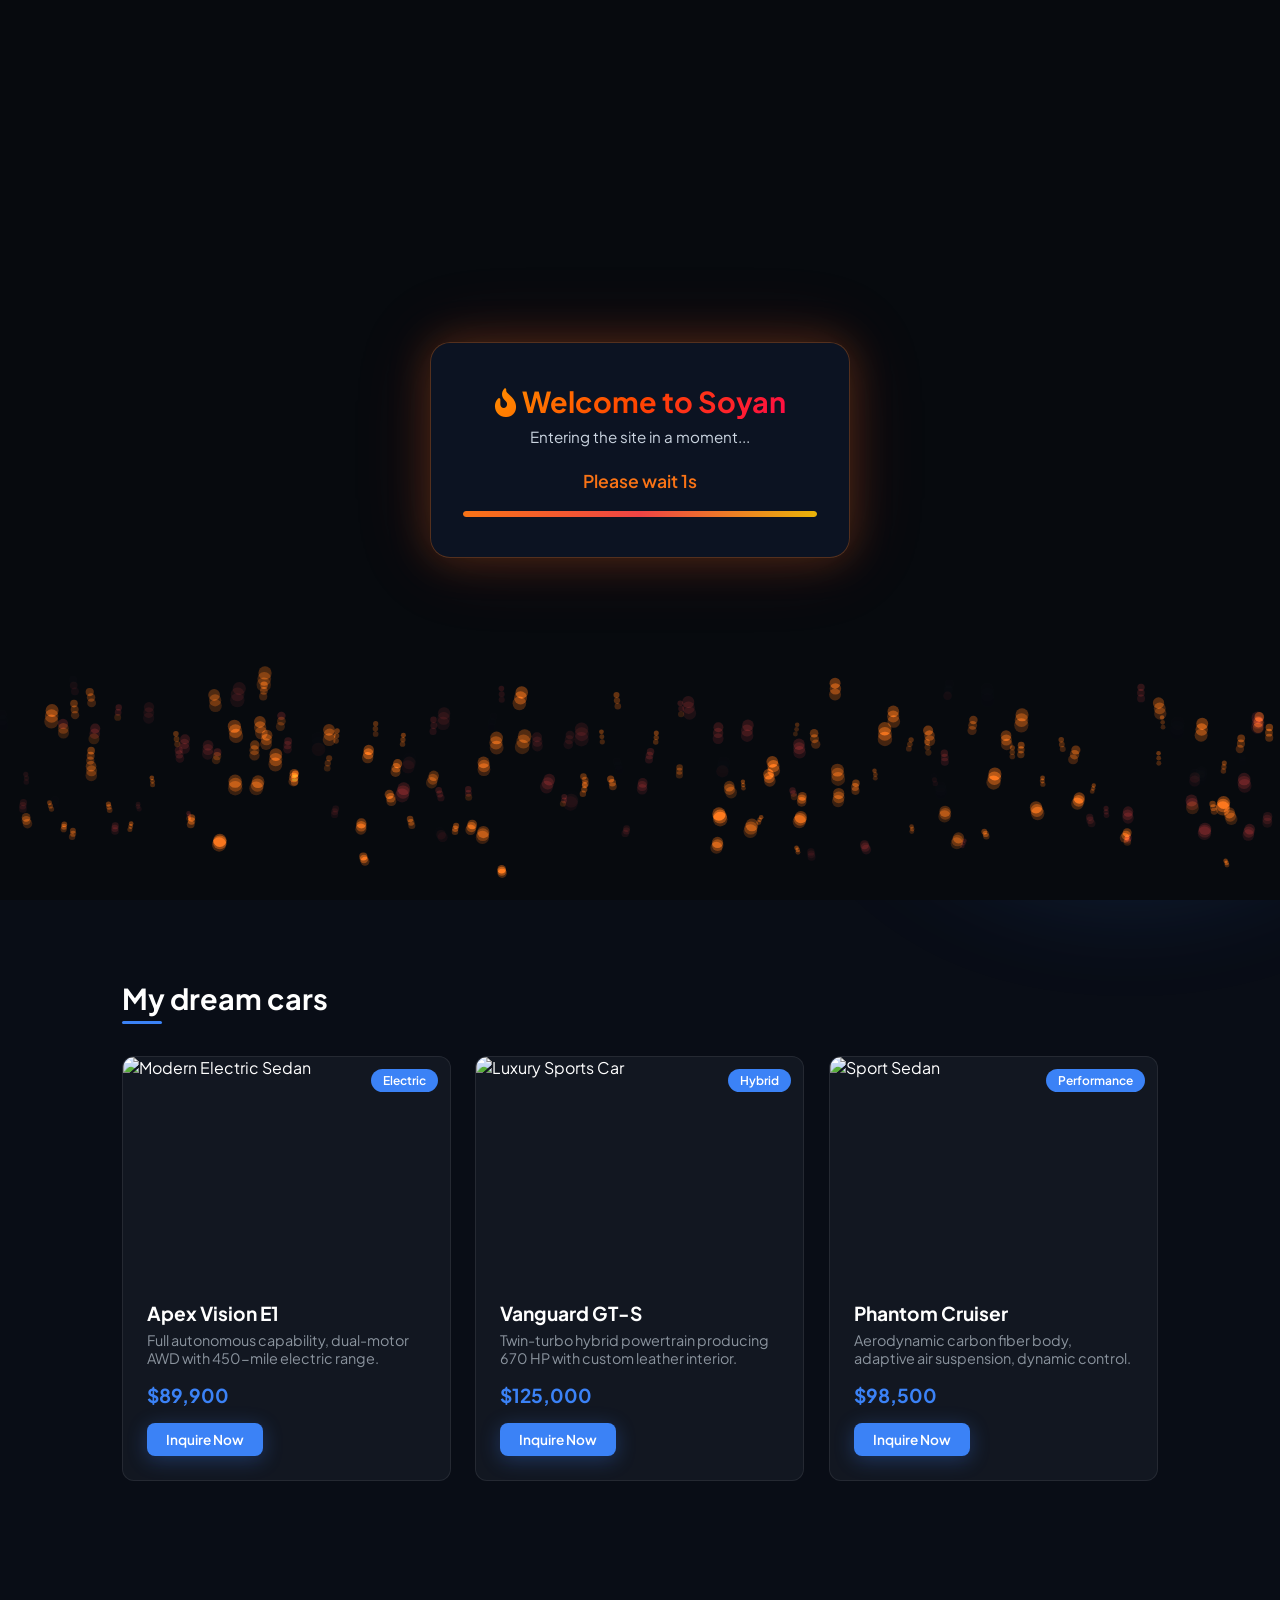
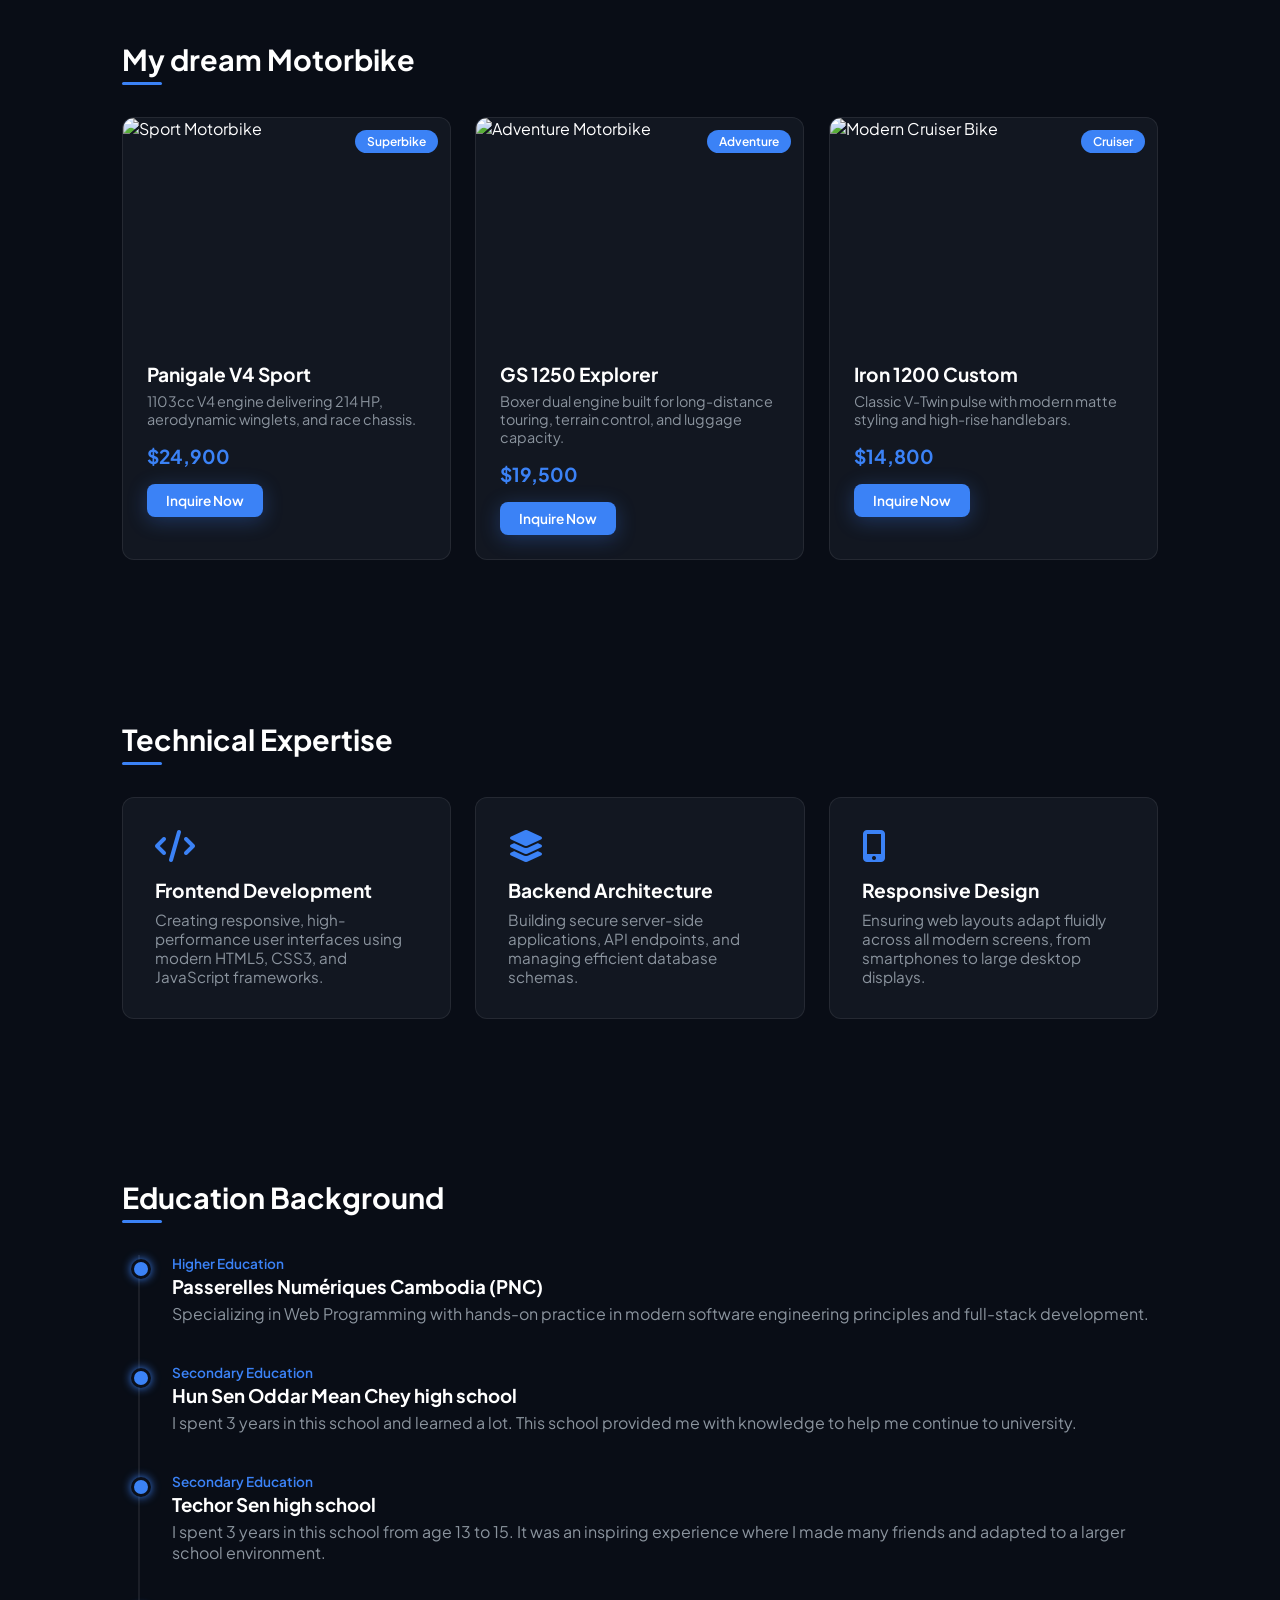
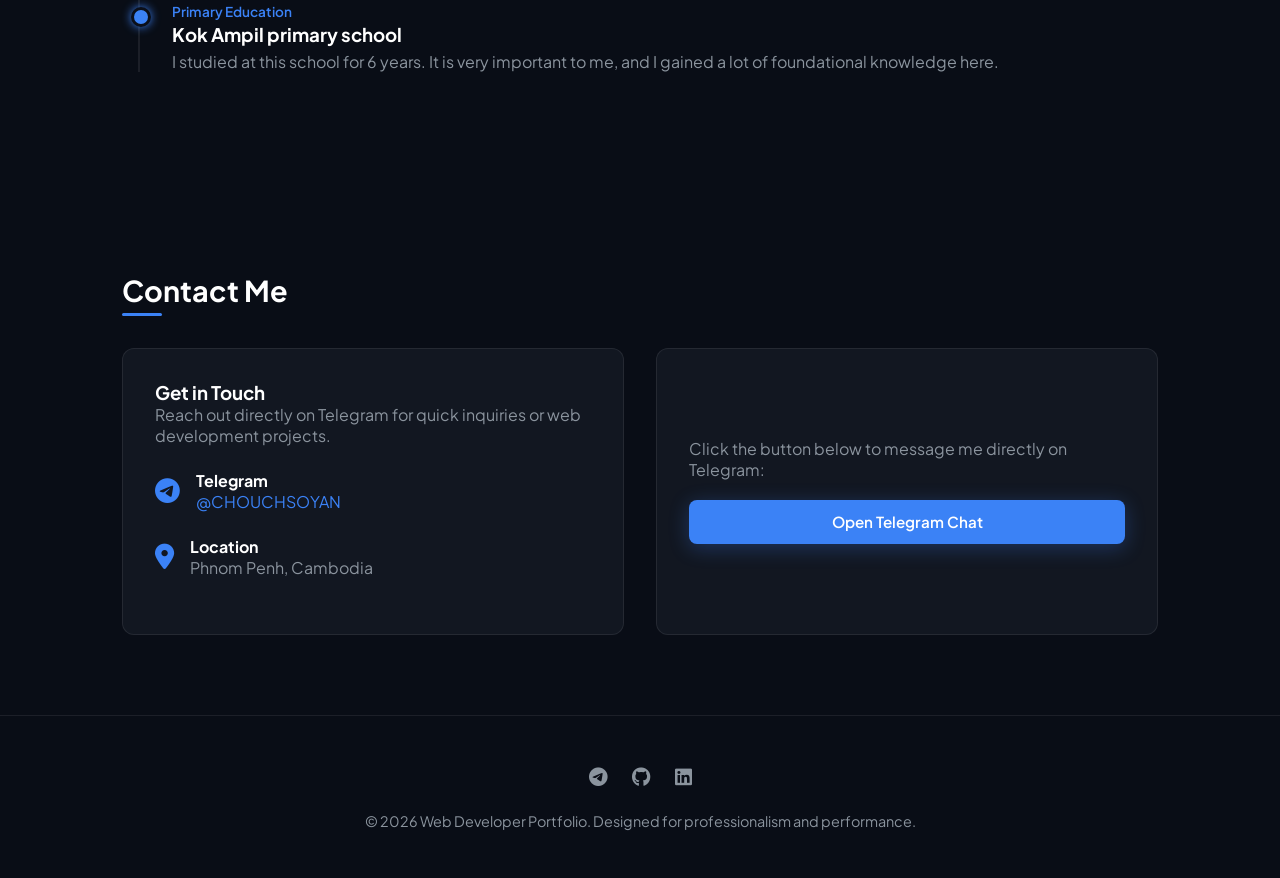
==== index.html @ 1fde0a18 "Persona-hosting" ====
<!DOCTYPE html>
<html lang="en">

<head>
  <meta charset="UTF-8">
  <meta name="viewport" content="width=device-width, initial-scale=1.0">
  <title>Soyan</title>

  <meta name="description"
    content="Welcome to Soyan's personal portfolio. Discover my skills, projects, experience, and web development work.">
  <meta name="robots" content="index, follow">

  <link rel="stylesheet" href="./style.css">

  <style>
    /* REDIRECT OVERLAY - HIGH QUALITY FIRE ANIMATION */
    #redirect-overlay {
      position: fixed;
      inset: 0;
      z-index: 99999;
      background: #090a0f;
      display: flex;
      flex-direction: column;
      align-items: center;
      justify-content: center;
      overflow: hidden;
      color: #ffffff;
      font-family: 'Plus Jakarta Sans', sans-serif;
      transition: opacity 0.6s ease, visibility 0.6s ease;
    }

    #redirect-overlay.fade-out {
      opacity: 0;
      visibility: hidden;
      pointer-events: none;
    }

    #fire-canvas {
      position: absolute;
      inset: 0;
      width: 100%;
      height: 100%;
      z-index: 1;
      pointer-events: none;
    }

    .redirect-card {
      position: relative;
      z-index: 2;
      background: rgba(15, 23, 42, 0.75);
      border: 1px solid rgba(249, 115, 22, 0.3);
      backdrop-filter: blur(16px);
      padding: 2.5rem 2rem;
      border-radius: 20px;
      text-align: center;
      max-width: 420px;
      width: 90%;
      box-shadow: 0 0 40px rgba(249, 115, 22, 0.25), 0 0 80px rgba(239, 68, 68, 0.15);
      animation: firePulse 2s infinite alternate ease-in-out;
    }

    @keyframes firePulse {
      0% {
        box-shadow: 0 0 30px rgba(249, 115, 22, 0.2), 0 0 60px rgba(239, 68, 68, 0.1);
      }
      100% {
        box-shadow: 0 0 50px rgba(249, 115, 22, 0.45), 0 0 100px rgba(239, 68, 68, 0.25);
      }
    }

    .fire-title {
      font-size: 1.8rem;
      font-weight: 700;
      margin-bottom: 0.5rem;
      background: linear-gradient(135deg, #ff9d00, #ff4500, #ff0055);
      -webkit-background-clip: text;
      -webkit-text-fill-color: transparent;
    }

    .redirect-card p {
      color: #cbd5e1;
      font-size: 0.95rem;
      margin-bottom: 1.5rem;
    }

    .timer-badge {
      font-size: 1.1rem;
      font-weight: 600;
      color: #f97316;
      margin-bottom: 1.2rem;
    }

    .redirect-progress-bar {
      width: 100%;
      height: 6px;
      background: rgba(255, 255, 255, 0.1);
      border-radius: 10px;
      overflow: hidden;
      position: relative;
    }

    .redirect-progress-fill {
      width: 0%;
      height: 100%;
      background: linear-gradient(90deg, #f97316, #ef4444, #eab308);
      border-radius: 10px;
      animation: fillProgress 3s linear forwards;
    }

    @keyframes fillProgress {
      0% { width: 0%; }
      100% { width: 100%; }
    }

    /* PROFILE IMAGE ONLY - EXACT FIT RECTANGLE BORDER */
    .profile-card {
      position: relative;
      display: inline-block;
      width: 280px;
      height: 280px;
      border-radius: 16px;
      overflow: hidden;
      box-shadow: 0 0 20px rgba(59, 130, 246, 0.5);
      transition: transform 0.4s ease, box-shadow 0.4s ease;
    }

    .profile-card::before {
      content: '';
      position: absolute;
      inset: 0;
      border-radius: 16px;
      padding: 4px;
      background: linear-gradient(135deg, #3b82f6, #a855f7, #f97316, #3b82f6);
      background-size: 300% 300%;
      animation: profileBorderGlow 4s ease infinite;
      -webkit-mask: linear-gradient(#fff 0 0) content-box, linear-gradient(#fff 0 0);
      -webkit-mask-composite: xor;
              mask-composite: exclude;
      z-index: 3;
      pointer-events: none;
    }

    .profile-card:hover {
      transform: scale(1.03);
      box-shadow: 0 0 30px rgba(168, 85, 247, 0.8);
    }

    @keyframes profileBorderGlow {
      0% { background-position: 0% 50%; }
      50% { background-position: 100% 50%; }
      100% { background-position: 0% 50%; }
    }

    .profile-card-inner {
      width: 100%;
      height: 100%;
      border-radius: 16px;
      overflow: hidden;
    }

    .profile-card-inner img {
      width: 100%;
      height: 100%;
      object-fit: cover;
      display: block;
      transition: opacity 1.5s ease-in-out, transform 1.5s ease-in-out;
    }

    .profile-card-inner img.img-fade-out {
      opacity: 0;
      transform: scale(0.98);
    }
  </style>

  <link rel="preconnect" href="https://fonts.googleapis.com">
  <link rel="preconnect" href="https://fonts.gstatic.com" crossorigin>
  <link href="https://fonts.googleapis.com/css2?family=Kantumruy+Pro:ital,wght@0,300..700;1,300..700&family=Plus+Jakarta+Sans:wght@300;400;600;700&display=swap" rel="stylesheet">

  <link rel="stylesheet" href="https://cdnjs.cloudflare.com/ajax/libs/font-awesome/6.4.0/css/all.min.css">

</head>

<body>

  <div id="redirect-overlay">
    <canvas id="fire-canvas"></canvas>
    <div class="redirect-card">
      <div class="fire-title"><i class="fa-solid fa-fire-flame-curved"></i> Welcome to Soyan</div>
      <p>Entering the site in a moment...</p>
      <div class="timer-badge">Please wait <span id="countdown-timer">3</span>s</div>
      <div class="redirect-progress-bar">
        <div class="redirect-progress-fill"></div>
      </div>
    </div>
  </div>

  <div class="bg-orb orb-1"></div>
  <div class="bg-orb orb-2"></div>

  <div id="welcome-overlay">
    <canvas id="dust-canvas"></canvas>

    <div class="welcome-card" id="actionCard">
      <div class="logo" style="font-size: 2rem; margin-bottom: 0.5rem; font-weight: 700;">Welcome<span style="color: #f97316;">.</span></div>
      <h2>Who is soyan?</h2>
      <p style="margin-bottom: 1.5rem;">If you want to know about me just click start</p>
      
      <button type="button" class="start-btn" onclick="enterSite()">
        Start <i class="fa-solid fa-arrow-right" style="margin-left: 8px;"></i>
      </button>
    </div>
  </div>

  <canvas id="bg-canvas"></canvas>

  <header>
    <video class="nav-video-bg" autoplay loop muted playsinline>
      <source src="https://assets.mixkit.co/videos/preview/mixkit-abstract-technology-network-nodes-in-motion-41559-large.mp4" type="video/mp4">
      Your browser does not support HTML5 video.
    </video>
    <div class="nav-overlay"></div>
    
    <nav>
      <div class="logo">Persona<span>.</span></div>
      <ul class="nav-links">
        <li><a href="features.html" data-i18n="nav_GlobalFeatures">Globalfeatures</a></li>
        <li><a href="#skills" data-i18n="nav_skills">Skills</a></li>
        <li><a href="pricing.html" data-i18n="nav_Portfolio">Portfolio</a></li>
        <li><a href="#education" data-i18n="nav_education">Education</a></li>
        <li><a href="https://t.me/CHOUCHSOYAN" target="_blank" rel="noopener noreferrer" data-i18n="nav_contact">Contact</a></li>
      </ul>

      <div class="nav-controls">
        <button id="theme-toggle-btn" class="ctrl-btn" onclick="toggleTheme()" aria-label="Toggle Theme">
          <i id="theme-icon" class="fa-solid fa-moon"></i>
        </button>
        <button id="lang-toggle-btn" class="ctrl-btn" onclick="toggleLanguage()">
          <i class="fa-solid fa-globe"></i> <span id="lang-label">ខ្មែរ</span>
        </button>
      </div>
    </nav>
  </header>

  <section class="hero" id="about">
    <div class="hero-content">
      <span class="tagline float-anim-1" data-i18n="hero_tagline">Web Developer</span>
      <h1 class="float-anim-2" data-i18n="hero_name" style="cursor: pointer; user-select: none;">CHOUCH SOYAN</h1>
      <p class="float-anim-3" data-i18n="hero_description">I was born in Oddar Mean Chey Province and My birthday on june 17 2008</p>
      <div class="hero-buttons float-anim-4">
        <a href="https://t.me/CHOUCHSOYAN" target="_blank" rel="noopener noreferrer" class="btn btn-primary" data-i18n="btn_touch">Get in Touch</a>
        <a href="#skills" class="btn btn-secondary" data-i18n="btn_skills">View Skills</a>
      </div>
    </div>
    <div class="hero-image">
      <div class="profile-card float-anim-1" id="profileCard">
        <div class="profile-card-inner">
          <img id="profile-img" src="profile.png" alt="Profile Photo">
        </div>
      </div>
    </div>
  </section>

  <section id="cars">
    <h2 class="section-title float-anim-2" data-i18n="section_cars">My dream cars</h2>
    <div class="car-grid auto-swap-grid" id="carGrid">
      <div class="car-card float-anim-1">
        <div class="car-image-box">
          <span class="car-badge" data-i18n="badge_electric">Electric</span>
          <img src="https://images.unsplash.com/photo-1617814076367-b759c7d7e738?auto=format&fit=crop&w=800&q=80" alt="Modern Electric Sedan">
        </div>
        <div class="car-details">
          <h3>Apex Vision E1</h3>
          <p data-i18n="car1_desc">Full autonomous capability, dual-motor AWD with 450-mile electric range.</p>
          <div class="car-price">$89,900</div>
          <a href="https://t.me/CHOUCHSOYAN" target="_blank" rel="noopener noreferrer" class="btn btn-primary btn-sm" data-i18n="btn_inquire">Inquire Now</a>
        </div>
      </div>

      <div class="car-card float-anim-3">
        <div class="car-image-box">
          <span class="car-badge" data-i18n="badge_hybrid">Hybrid</span>
          <img src="https://images.unsplash.com/photo-1503376780353-7e6692767b70?auto=format&fit=crop&w=800&q=80" alt="Luxury Sports Car">
        </div>
        <div class="car-details">
          <h3>Vanguard GT-S</h3>
          <p data-i18n="car2_desc">Twin-turbo hybrid powertrain producing 670 HP with custom leather interior.</p>
          <div class="car-price">$125,000</div>
          <a href="https://t.me/CHOUCHSOYAN" target="_blank" rel="noopener noreferrer" class="btn btn-primary btn-sm" data-i18n="btn_inquire">Inquire Now</a>
        </div>
      </div>

      <div class="car-card float-anim-2">
        <div class="car-image-box">
          <span class="car-badge" data-i18n="badge_performance">Performance</span>
          <img src="https://images.unsplash.com/photo-1552519507-da3b142c6e3d?auto=format&fit=crop&w=800&q=80" alt="Sport Sedan">
        </div>
        <div class="car-details">
          <h3>Phantom Cruiser</h3>
          <p data-i18n="car3_desc">Aerodynamic carbon fiber body, adaptive air suspension, dynamic control.</p>
          <div class="car-price">$98,500</div>
          <a href="https://t.me/CHOUCHSOYAN" target="_blank" rel="noopener noreferrer" class="btn btn-primary btn-sm" data-i18n="btn_inquire">Inquire Now</a>
        </div>
      </div>
    </div>
  </section>

  <section id="motorbikes">
    <h2 class="section-title float-anim-1" data-i18n="section_bikes">My dream Motorbike</h2>
    <div class="car-grid auto-swap-grid" id="bikeGrid">
      <div class="car-card float-anim-2">
        <div class="car-image-box">
          <span class="car-badge" data-i18n="badge_superbike">Superbike</span>
          <img src="https://images.unsplash.com/photo-1558981806-ec527fa84c39?auto=format&fit=crop&w=800&q=80" alt="Sport Motorbike">
        </div>
        <div class="car-details">
          <h3>Panigale V4 Sport</h3>
          <p data-i18n="bike1_desc">1103cc V4 engine delivering 214 HP, aerodynamic winglets, and race chassis.</p>
          <div class="car-price">$24,900</div>
          <a href="https://t.me/CHOUCHSOYAN" target="_blank" rel="noopener noreferrer" class="btn btn-primary btn-sm" data-i18n="btn_inquire">Inquire Now</a>
        </div>
      </div>

      <div class="car-card float-anim-4">
        <div class="car-image-box">
          <span class="car-badge" data-i18n="badge_adventure">Adventure</span>
          <img src="https://images.unsplash.com/photo-1568772585407-9361f9bf3a87?auto=format&fit=crop&w=800&q=80" alt="Adventure Motorbike">
        </div>
        <div class="car-details">
          <h3>GS 1250 Explorer</h3>
          <p data-i18n="bike2_desc">Boxer dual engine built for long-distance touring, terrain control, and luggage capacity.</p>
          <div class="car-price">$19,500</div>
          <a href="https://t.me/CHOUCHSOYAN" target="_blank" rel="noopener noreferrer" class="btn btn-primary btn-sm" data-i18n="btn_inquire">Inquire Now</a>
        </div>
      </div>

      <div class="car-card float-anim-3">
        <div class="car-image-box">
          <span class="car-badge" data-i18n="badge_cruiser">Cruiser</span>
          <img src="https://images.unsplash.com/photo-1558981403-c5f9899a28bc?auto=format&fit=crop&w=800&q=80" alt="Modern Cruiser Bike">
        </div>
        <div class="car-details">
          <h3>Iron 1200 Custom</h3>
          <p data-i18n="bike3_desc">Classic V-Twin pulse with modern matte styling and high-rise handlebars.</p>
          <div class="car-price">$14,800</div>
          <a href="https://t.me/CHOUCHSOYAN" target="_blank" rel="noopener noreferrer" class="btn btn-primary btn-sm" data-i18n="btn_inquire">Inquire Now</a>
        </div>
      </div>
    </div>
  </section>

  <section id="skills">
    <h2 class="section-title float-anim-3" data-i18n="section_skills">Technical Expertise</h2>
    <div class="skills-grid">
      <div class="card float-anim-1">
        <i class="fa-solid fa-code icon-bounce"></i>
        <h3 data-i18n="skill1_title">Frontend Development</h3>
        <p data-i18n="skill1_desc">Creating responsive, high-performance user interfaces using modern HTML5, CSS3, and JavaScript frameworks.</p>
      </div>
      <div class="card float-anim-2">
        <i class="fa-solid fa-layer-group icon-bounce"></i>
        <h3 data-i18n="skill2_title">Backend Architecture</h3>
        <p data-i18n="skill2_desc">Building secure server-side applications, API endpoints, and managing efficient database schemas.</p>
      </div>
      <div class="card float-anim-4">
        <i class="fa-solid fa-mobile-screen-button icon-bounce"></i>
        <h3 data-i18n="skill3_title">Responsive Design</h3>
        <p data-i18n="skill3_desc">Ensuring web layouts adapt fluidly across all modern screens, from smartphones to large desktop displays.</p>
      </div>
    </div>
  </section>

  <section id="education">
    <h2 class="section-title float-anim-2" data-i18n="section_education">Education Background</h2>
    <div class="timeline">
      <div class="timeline-item float-anim-1">
        <div class="timeline-date" data-i18n="edu1_type">Higher Education</div>
        <h3>Passerelles Numériques Cambodia (PNC)</h3>
        <p style="color: var(--text-muted); margin-top: 0.3rem;" data-i18n="edu1_desc">
          Specializing in Web Programming with hands-on practice in modern software engineering principles and full-stack development.
        </p>
      </div>
      <div class="timeline-item float-anim-3">
        <div class="timeline-date" data-i18n="edu2_type">Secondary Education</div>
        <h3>Hun Sen Oddar Mean Chey high school</h3>
        <p style="color: var(--text-muted); margin-top: 0.3rem;" data-i18n="edu2_desc">
          I spent 3 years in this school and learned a lot. This school provided me with knowledge to help me continue to university.
        </p>
      </div>
      <div class="timeline-item float-anim-2">
        <div class="timeline-date" data-i18n="edu3_type">Secondary Education</div>
        <h3>Techor Sen high school</h3>
        <p style="color: var(--text-muted); margin-top: 0.3rem;" data-i18n="edu3_desc">
          I spent 3 years in this school from age 13 to 15. It was an inspiring experience where I made many friends and adapted to a larger school environment.
        </p>
      </div>
      <div class="timeline-item float-anim-4">
        <div class="timeline-date" data-i18n="edu4_type">Primary Education</div>
        <h3>Kok Ampil primary school</h3>
        <p style="color: var(--text-muted); margin-top: 0.3rem;" data-i18n="edu4_desc">
          I studied at this school for 6 years. It is very important to me, and I gained a lot of foundational knowledge here.
        </p>
      </div>
    </div>
  </section>

  <section id="contact-section">
    <h2 class="section-title float-anim-1" data-i18n="section_contact">Contact Me</h2>
    <div class="contact-grid">
      <div class="contact-info float-anim-2">
        <h3 data-i18n="contact_heading">Get in Touch</h3>
        <p style="color: var(--text-muted); margin-bottom: 1.5rem;" data-i18n="contact_subheading">Reach out directly on Telegram for quick inquiries or web development projects.</p>
        
        <a href="https://t.me/CHOUCHSOYAN" target="_blank" rel="noopener noreferrer" class="info-item-link">
          <div class="info-item">
            <i class="fa-brands fa-telegram icon-bounce"></i>
            <div>
              <strong>Telegram</strong>
              <p style="color: var(--accent);">@CHOUCHSOYAN</p>
            </div>
          </div>
        </a>

        <div class="info-item">
          <i class="fa-solid fa-location-dot icon-bounce"></i>
          <div>
            <strong data-i18n="location_title">Location</strong>
            <p style="color: var(--text-muted);" data-i18n="location_value">Phnom Penh, Cambodia</p>
          </div>
        </div>
      </div>

      <div class="contact-form-box float-anim-3">
        <p style="margin-bottom: 1.2rem; color: var(--text-muted);" data-i18n="telegram_prompt">Click the button below to message me directly on Telegram:</p>
        <a href="https://t.me/CHOUCHSOYAN" target="_blank" rel="noopener noreferrer" class="btn btn-primary pulse-btn" style="width: 100%; text-align: center; display: block;" data-i18n="btn_open_telegram">
          <i class="fa-brands fa-telegram" style="margin-right: 8px;"></i> Open Telegram Chat
        </a>
      </div>
    </div>
  </section>

  <footer>
    <div class="social-links float-anim-1">
      <a href="https://t.me/CHOUCHSOYAN" target="_blank" rel="noopener noreferrer"><i class="fa-brands fa-telegram"></i></a>
      <a href="https://github.com/soyan11" target="_blank" rel="noopener noreferrer"><i class="fa-brands fa-github"></i></a>
      <a href="#"><i class="fa-brands fa-linkedin"></i></a>
    </div>
    <p data-i18n="footer_text">&copy; 2026 Web Developer Portfolio. Designed for professionalism and performance.</p>
  </footer>

  <script>
    const fireCanvas = document.getElementById('fire-canvas');
    const fCtx = fireCanvas.getContext('2d');
    let fWidth, fHeight, fireParticles = [];

    function resizeFire() {
      fWidth = fireCanvas.width = window.innerWidth;
      fHeight = fireCanvas.height = window.innerHeight;
    }
    window.addEventListener('resize', resizeFire);
    resizeFire();

    class FireParticle {
      constructor() {
        this.reset();
      }
      reset() {
        this.x = Math.random() * fWidth;
        this.y = fHeight + Math.random() * 50;
        this.vx = (Math.random() - 0.5) * 2;
        this.vy = -(Math.random() * 4 + 2);
        this.size = Math.random() * 24 + 10;
        this.life = 0;
        this.maxLife = Math.random() * 60 + 40;
      }
      update() {
        this.x += this.vx + (Math.random() - 0.5) * 1.5;
        this.y += this.vy;
        this.size *= 0.96;
        this.life++;
        if (this.life >= this.maxLife || this.size <= 0.5) {
          this.reset();
        }
      }
      draw() {
        const progress = this.life / this.maxLife;
        const alpha = 1 - progress;
        fCtx.beginPath();
        fCtx.arc(this.x, this.y, this.size, 0, Math.PI * 2);

        let color;
        if (progress < 0.25) {
          color = `rgba(255, 230, 100, ${alpha * 0.8})`; // Bright Yellow Core
        } else if (progress < 0.6) {
          color = `rgba(249, 115, 22, ${alpha * 0.7})`;  // Intense Orange
        } else if (progress < 0.85) {
          color = `rgba(239, 68, 68, ${alpha * 0.5})`;   // Deep Red
        } else {
          color = `rgba(50, 50, 50, ${alpha * 0.2})`;    // Rising Smoke
        }

        fCtx.fillStyle = color;
        fCtx.fill();
      }
    }

    for (let i = 0; i < 180; i++) {
      fireParticles.push(new FireParticle());
    }

    function animateFire() {
      fCtx.fillStyle = 'rgba(9, 10, 15, 0.2)';
      fCtx.fillRect(0, 0, fWidth, fHeight);
      
      fCtx.globalCompositeOperation = 'lighter';
      fireParticles.forEach(p => {
        p.update();
        p.draw();
      });
      fCtx.globalCompositeOperation = 'source-over';
      requestAnimationFrame(animateFire);
    }
    animateFire();

    // 3-SECOND TIMER TO FADE OUT OVERLAY (PREVENTS 404 ERROR)
    let timeLeft = 3;
    const timerElem = document.getElementById('countdown-timer');

    const countdownInterval = setInterval(() => {
      timeLeft--;
      if (timerElem) timerElem.textContent = timeLeft;
      if (timeLeft <= 0) {
        clearInterval(countdownInterval);
        const overlay = document.getElementById('redirect-overlay');
        if (overlay) {
          overlay.classList.add('fade-out');
        }
      }
    }, 1000);
  </script>

  <script>
    document.addEventListener('DOMContentLoaded', () => {
      const profileImg = document.getElementById('profile-img');
      const profilePhotos = [
        "profile.png",
        "photo_2026-04-27_22-35-55.jpg"
      ];
      let currentPhotoIndex = 0;

      setInterval(() => {
        if (!profileImg) return;

        profileImg.classList.add('img-fade-out');

        setTimeout(() => {
          currentPhotoIndex = (currentPhotoIndex + 1) % profilePhotos.length;
          profileImg.src = profilePhotos[currentPhotoIndex];
          profileImg.classList.remove('img-fade-out');
        }, 1500);
      }, 5000);
    });
  </script>

  <script>
    function startAutoSwap() {
      const grids = document.querySelectorAll('.auto-swap-grid');

      setInterval(() => {
        grids.forEach(grid => {
          const cards = grid.children;
          if (cards.length > 1) {
            const firstCard = cards[0];

            firstCard.classList.add('card-slide-out');

            setTimeout(() => {
              grid.appendChild(firstCard);
              firstCard.classList.remove('card-slide-out');
              firstCard.classList.add('card-slide-in');

              void firstCard.offsetWidth;

              firstCard.classList.remove('card-slide-in');
            }, 3500);
          }
        });
      }, 10000);
    }

    document.addEventListener('DOMContentLoaded', startAutoSwap);
  </script>

  <script>
    function enterSite() {
      const overlay = document.getElementById('welcome-overlay');
      if (overlay) {
        overlay.classList.add('welcome-hidden');
      }
    }
  </script>

  <script>
    document.addEventListener('DOMContentLoaded', () => {
      const heroHeading = document.querySelector('.hero-content h1');
      if (heroHeading) {
        heroHeading.addEventListener('click', () => {
          heroHeading.textContent = 'ជុច​ សុយ៉ាន';
        });
      }
    });
  </script>

  <script>
    const dCanvas = document.getElementById('dust-canvas');
    const dCtx = dCanvas.getContext('2d');
    let dWidth, dHeight, dustParticles = [];

    function resizeDust() {
      dWidth = dCanvas.width = window.innerWidth;
      dHeight = dCanvas.height = window.innerHeight;
    }
    window.addEventListener('resize', resizeDust);
    resizeDust();

    class DustParticle {
      constructor() {
        this.reset();
      }
      reset() {
        this.x = Math.random() * dWidth;
        this.y = dHeight + Math.random() * 20;
        this.vx = (Math.random() - 0.2) * 2;
        this.vy = -(Math.random() * 1.5 + 0.5);
        this.size = Math.random() * 2 + 0.5;
        this.alpha = Math.random() * 0.5 + 0.1;
      }
      update() {
        this.x += this.vx;
        this.y += this.vy;
        if (this.y < -10 || this.x > dWidth + 10) {
          this.reset();
        }
      }
      draw() {
        dCtx.beginPath();
        dCtx.arc(this.x, this.y, this.size, 0, Math.PI * 2);
        dCtx.fillStyle = `rgba(249, 115, 22, ${this.alpha})`;
        dCtx.fill();
      }
    }

    for (let i = 0; i < 60; i++) dustParticles.push(new DustParticle());

    function animateDust() {
      dCtx.clearRect(0, 0, dWidth, dHeight);
      dustParticles.forEach(p => {
        p.update();
        p.draw();
      });
      requestAnimationFrame(animateDust);
    }
    animateDust();
  </script>

  <script>
    let particleColor = 'rgba(59, 130, 246, 0.4)';

    function updateThemeUI(theme) {
      const themeIcon = document.getElementById('theme-icon');

      if (theme === 'light') {
        document.body.classList.add('light-mode');
        themeIcon.className = 'fa-solid fa-sun';
        particleColor = 'rgba(37, 99, 235, 0.5)';
      } else {
        document.body.classList.remove('light-mode');
        themeIcon.className = 'fa-solid fa-moon';
        particleColor = 'rgba(59, 130, 246, 0.4)';
      }
    }

    function toggleTheme() {
      const currentTheme = localStorage.getItem('site_theme') || 'dark';
      const newTheme = currentTheme === 'dark' ? 'light' : 'dark';
      localStorage.setItem('site_theme', newTheme);
      updateThemeUI(newTheme);
    }

    const savedTheme = localStorage.getItem('site_theme') || 'dark';
    updateThemeUI(savedTheme);

    const translations = {
      en: {
        nav_Portfolio: "Portfolio",
        nav_GlobalFeatures: "Globalfeatures",
        nav_about: "About",
        nav_cars: "Car Showroom",
        nav_bikes: "Motorbikes",
        nav_skills: "Skills",
        nav_education: "Education",
        nav_contact: "Contact",
        hero_tagline: "Web Developer",
        hero_name: "CHOUCH SOYAN",
        hero_description: "I was born in Oddar Mean Chey Province and My birthday on june 17 2008",
        btn_touch: "Get in Touch",
        btn_skills: "View Skills",
        section_cars: "My dream cars",
        badge_electric: "Electric",
        badge_hybrid: "Hybrid",
        badge_performance: "Performance",
        car1_desc: "Full autonomous capability, dual-motor AWD with 450-mile electric range.",
        car2_desc: "Twin-turbo hybrid powertrain producing 670 HP with custom leather interior.",
        car3_desc: "Aerodynamic carbon fiber body, adaptive air suspension, dynamic control.",
        btn_inquire: "Inquire Now",
        section_bikes: "My dream Motorbike",
        badge_superbike: "Superbike",
        badge_adventure: "Adventure",
        badge_cruiser: "Cruiser",
        bike1_desc: "1103cc V4 engine delivering 214 HP, aerodynamic winglets, and race chassis.",
        bike2_desc: "Boxer dual engine built for long-distance touring, terrain control, and luggage capacity.",
        bike3_desc: "Classic V-Twin pulse with modern matte styling and high-rise handlebars.",
        section_skills: "Technical Expertise",
        skill1_title: "Frontend Development",
        skill1_desc: "Creating responsive, high-performance user interfaces using modern HTML5, CSS3, and JavaScript frameworks.",
        skill2_title: "Backend Architecture",
        skill2_desc: "Building secure server-side applications, API endpoints, and managing efficient database schemas.",
        skill3_title: "Responsive Design",
        skill3_desc: "Ensuring web layouts adapt fluidly across all modern screens, from smartphones to large desktop displays.",
        section_education: "Education Background",
        edu1_type: "Higher Education",
        edu1_desc: "Specializing in Web Programming with hands-on practice in modern software engineering principles and full-stack development.",
        edu2_type: "Secondary Education",
        edu2_desc: "I spent 3 years in this school and learned a lot. This school provided me with knowledge to help me continue to university.",
        edu3_type: "Secondary Education",
        edu3_desc: "I spent 3 years in this school from age 13 to 15. It was an inspiring experience where I made many friends and adapted to a larger school environment.",
        edu4_type: "Primary Education",
        edu4_desc: "I studied at this school for 6 years. It is very important to me, and I gained a lot of foundational knowledge here.",
        section_contact: "Contact Me",
        contact_heading: "Get in Touch",
        contact_subheading: "Reach out directly on Telegram for quick inquiries or web development projects.",
        location_title: "Location",
        location_value: "Phnom Penh, Cambodia",
        telegram_prompt: "Click the button below to message me directly on Telegram:",
        btn_open_telegram: "Open Telegram Chat",
        footer_text: "© 2026 Web Developer Portfolio. Designed for professionalism and performance."
      },
      km: {
        nav_Portfolio: "ផលប័ត្រ",
        nav_GlobalFeatures: "លក្ខណៈពិសេសសកល",
        nav_about: "អំពីខ្ញុំ",
        nav_cars: "ឡានក្នុងក្ដីស្រម៉ៃ",
        nav_bikes: "ម៉ូតូ",
        nav_skills: "ជំនាញ",
        nav_education: "ការសិក្សា",
        nav_contact: "ទំនាក់ទំនង",
        hero_tagline: "អ្នកអភិវឌ្ឍន៍វេបសាយ",
        hero_name: "ជុច​ សុយ៉ាន",
        hero_description: "ខ្ញុំកើតនៅខេត្តឧត្តរមានជ័យ ហើយថ្ងៃខែឆ្នាំកំណើតរបស់ខ្ញុំគឺ ថ្ងៃទី ១៧ ខែមិថុនា ឆ្នាំ ២០០៨",
        btn_touch: "ទាក់ទងមកខ្ញុំ",
        btn_skills: "មើលជំនាញ",
        section_cars: "ឡានក្នុងក្ដីស្រម៉ៃ",
        badge_electric: "អគ្គិសនី",
        badge_hybrid: "ហាយប្រ៊ីដ",
        badge_performance: "កម្លាំងខ្លាំង",
        car1_desc: "ប្រព័ន្ធបើកបរស្វ័យប្រវត្តិ ម៉ូទ័រពីរ AWD បើកបរបាន ៤៥០ ម៉ាយល៍។",
        car2_desc: "ម៉ាស៊ីន Hybrid Twin-Turbo កម្លាំង ៦៧០ សេះ ជាមួយនឹងពូកស្បែកប្រណិត។",
        car3_desc: "គ្រោងឆ្អឹង Carbon Fiber សម្រួលខ្យល់ ប្រព័ន្ធបូមអាកាស បញ្ជាយ៉ាងរលូន។",
        btn_inquire: "សាកសួរព័ត៌មាន",
        section_bikes: "ម៉ូតូ ក្នុងក្ដីស្រម៉ៃ",
        badge_superbike: "ស៊ុបពើបៃ",
        badge_adventure: "ផ្សងព្រេង",
        badge_cruiser: "គ្រូស៊ើ",
        bike1_desc: "ម៉ាស៊ីន 1103cc V4 កម្លាំង ២១៤ សេះ រចនាបែបប្រកួតប្រជែង។",
        bike2_desc: "ម៉ាស៊ីន Boxer សម្រាប់ធ្វើដំណើរផ្លូវឆ្ងាយ ធន់ និងផ្ទុកអីវ៉ាន់បានច្រើន។",
        bike3_desc: "រចនាប័ទ្ម V-Twin បុរាណ រួមផ្សំជាមួយភាពទាន់សម័យ និងចង្កូតខ្ពស់។",
        section_skills: "ជំនាញបច្ចេកវិទ្យា",
        skill1_title: "ការអភិវឌ្ឍ Frontend",
        skill1_desc: "បង្កើតផ្ទាំងកម្មវិធីទាក់ទាញ លឿន និងដំណើរការស្អាតលើគ្រប់ឧបករណ៍ដោយប្រើ HTML5, CSS3, និង JS។",
        skill2_title: "រចនាសម្ព័ន្ធ Backend",
        skill2_desc: "បង្កើតប្រព័ន្ធម៉ាស៊ីនបម្រើដែលមានសុវត្ថិភាព API និងគ្រប់គ្រងមូលដ្ឋានទិន្នន័យ។",
        skill3_title: "ការរចនា Responsive",
        skill3_desc: "ធានាថាគេហទំព័រសម្របខ្លួនបានល្អលើគ្រប់ទំហំអេក្រង់ ចាប់ពីទូរស័ព្ទដៃរហូតដល់កុំព្យូទ័រ។",
        section_education: "ប្រវត្តិការសិក្សា",
        edu1_type: "ឧត្តមសិក្សា",
        edu1_desc: "ឯកទេសខាងការសរសេរកម្មវិធីវេបសាយ នៅអង្គការ Passerelles Numériques Cambodia (PNC)។",
        edu2_type: "មធ្យមសិក្សា",
        edu2_desc: "ខ្ញុំបានសិក្សានៅវិទ្យាល័យ ហ៊ុន សែន ឧត្តរមានជ័យ រយៈពេល ៣ ឆ្នាំ ហើយទទួលបានចំណេះដឹងយ៉ាងច្រើន។",
        edu3_type: "អនុវិទ្យាល័យ",
        edu3_desc: "ខ្ញុំបានសិក្សានៅវិទ្យាល័យ តេជោ សែន រយៈពេល ៣ ឆ្នាំ (អាយុ ១៣ ដល់ ១៥ ឆ្នាំ)។",
        edu4_type: "បឋមសិក្សា",
        edu4_desc: "ខ្ញុំបានសិក្សានៅសាលាបឋមសិក្សា គោកអំពិល រយៈពេល ៦ ឆ្នាំ ដែលជាគ្រឹះយ៉ាងសំខាន់សម្រាប់ខ្ញុំ។",
        section_contact: "ទំនាក់ទំនងខ្ញុំ",
        contact_heading: "ផ្ញើសារមកកាន់ខ្ញុំ",
        contact_subheading: "ទាក់ទងមកកាន់ខ្ញុំផ្ទាល់តាម Telegram សម្រាប់ការសាកសួរ ឬគម្រោងអភិវឌ្ឍន៍វេបសាយ។",
        location_title: "ទីតាំង",
        location_value: "រាជធានីភ្នំពេញ កម្ពុជា",
        telegram_prompt: "ចុចប៊ូតុងខាងក្រោមដើម្បីផ្ញើសារមកខ្ញុំតាម Telegram ដោយផ្ទាល់:",
        btn_open_telegram: "បើកការឆាត Telegram",
        footer_text: "© 2026 បណ្តុំស្នាដៃអ្នកអភិវឌ្ឍន៍វេបសាយ។ រចនាឡើងដើម្បីភាពអាជីព និងប្រសិទ្ធភាព।"
      }
    };

    let currentLang = localStorage.getItem('site_lang') || 'en';

    function updateLanguage(lang) {
      currentLang = lang;
      localStorage.setItem('site_lang', lang);
      
      if (lang === 'km') {
        document.body.classList.add('km-font');
        document.getElementById('lang-label').textContent = 'English';
      } else {
        document.body.classList.remove('km-font');
        document.getElementById('lang-label').textContent = 'ខ្មែរ';
      }

      document.querySelectorAll('[data-i18n]').forEach(element => {
        const key = element.getAttribute('data-i18n');
        if (translations[lang] && translations[lang][key]) {
          element.textContent = translations[lang][key];
        }
      });
    }

    function toggleLanguage() {
      const newLang = currentLang === 'en' ? 'km' : 'en';
      updateLanguage(newLang);
    }

    document.addEventListener('DOMContentLoaded', () => {
      updateLanguage(currentLang);
    });
  </script>

  <script>
    const canvas = document.getElementById('bg-canvas');
    const ctx = canvas.getContext('2d');
    let width, height, particles = [];

    function resize() {
      width = canvas.width = window.innerWidth;
      height = canvas.height = window.innerHeight;
    }
    window.addEventListener('resize', resize);
    resize();

    class Particle {
      constructor() {
        this.x = Math.random() * width;
        this.y = Math.random() * height;
        this.vx = (Math.random() - 0.5) * 0.4;
        this.vy = (Math.random() - 0.5) * 0.4;
        this.radius = Math.random() * 1.5 + 1;
      }
      update() {
        this.x += this.vx;
        this.y += this.vy;
        if (this.x < 0 || this.x > width) this.vx *= -1;
        if (this.y < 0 || this.y > height) this.vy *= -1;
      }
      draw() {
        ctx.beginPath();
        ctx.arc(this.x, this.y, this.radius, 0, Math.PI * 2);
        ctx.fillStyle = particleColor;
        ctx.fill();
      }
    }

    for (let i = 0; i < 65; i++) particles.push(new Particle());

    function animate() {
      ctx.clearRect(0, 0, width, height);
      for (let i = 0; i < particles.length; i++) {
        particles[i].update();
        particles[i].draw();
        for (let j = i + 1; j < particles.length; j++) {
          const dx = particles[i].x - particles[j].x;
          const dy = particles[i].y - particles[j].y;
          const dist = Math.sqrt(dx * dx + dy * dy);
          if (dist < 130) {
            ctx.beginPath();
            ctx.moveTo(particles[i].x, particles[i].y);
            ctx.lineTo(particles[j].x, particles[j].y);
            ctx.strokeStyle = particleColor.replace('0.4', (0.12 - dist / 1300).toString()).replace('0.5', (0.15 - dist / 1300).toString());
            ctx.lineWidth = 0.8;
            ctx.stroke();
          }
        }
      }
      requestAnimationFrame(animate);
    }
    animate();
  </script>
</body>
</html>
---- style.css ----
/* CSS Theme Variables (Dark Mode Default) */
:root {
  --bg-dark: #0b0f19;
  --header-bg: rgba(11, 15, 25, 0.85);
  --card-bg: rgba(22, 27, 38, 0.75);
  --card-border: rgba(255, 255, 255, 0.08);
  --accent: #3b82f6;
  --accent-glow: rgba(59, 130, 246, 0.3);
  --text-main: #f3f4f6;
  --text-muted: #9ca3af;
  --btn-sec-bg: rgba(255, 255, 255, 0.05);
  --btn-sec-hover: rgba(255, 255, 255, 0.1);
  --transition: all 0.3s cubic-bezier(0.4, 0, 0.2, 1);
}

/* Light Mode Overrides */
body.light-mode {
  --bg-dark: #f8fafc;
  --header-bg: rgba(255, 255, 255, 0.85);
  --card-bg: rgba(255, 255, 255, 0.85);
  --card-border: rgba(0, 0, 0, 0.1);
  --accent: #2563eb;
  --accent-glow: rgba(37, 99, 235, 0.25);
  --text-main: #0f172a;
  --text-muted: #475569;
  --btn-sec-bg: rgba(0, 0, 0, 0.05);
  --btn-sec-hover: rgba(0, 0, 0, 0.1);
}

* {
  box-sizing: border-box;
  margin: 0;
  padding: 0;
}

/* ==========================================================================
   CSS Variables with Background Images
   ========================================================================== */
:root {
  --bg-color: #0d1117;
  /* Default / Dark Mode Background Image */
  --bg-image: url('dark_bg.jpg'); 
  --bg-card: rgba(22, 27, 34, 0.75);
  --text-main: #f0f6fc;
  --text-muted: #8b949e;
  --accent: #3b82f6;
  --accent-hover: #2563eb;
  --nav-bg: rgba(13, 17, 23, 0.85);
  --border-color: rgba(255, 255, 255, 0.1);
  --shadow: 0 10px 30px rgba(0, 0, 0, 0.5);
  --badge-bg: rgba(59, 130, 246, 0.2);
}

/* Light Mode Override — Swaps ONLY the background image */
body.light-mode {
  --bg-color: #f8fafc;
  /* Light Mode Background Image */
  --bg-image: url('light_bg.jpg'); 
  --bg-card: rgba(255, 255, 255, 0.85);
  --text-main: #0f172a;
  --text-muted: #475569;
  --accent: #2563eb;
  --accent-hover: #1d4ed8;
  --nav-bg: rgba(248, 250, 252, 0.85);
  --border-color: rgba(0, 0, 0, 0.1);
  --shadow: 0 10px 30px rgba(0, 0, 0, 0.08);
  --badge-bg: rgba(37, 99, 235, 0.15);
}

/* Base Body Setup */
body {
  font-family: 'Plus Jakarta Sans', sans-serif;
  background-color: var(--bg-color);
  
  /* Applies background image cleanly across the full viewport */
  background-image: var(--bg-image);
  background-size: cover;
  background-position: center;
  background-repeat: no-repeat;
  background-attachment: fixed;
  
  color: var(--text-main);
  transition: background-image 0.4s ease, background-color 0.4s ease, color 0.4s ease;
  overflow-x: hidden;
  position: relative;
}
    body {
      background: #090d16 !important;
      background-image: 
        radial-gradient(at 0% 0%, rgba(249, 115, 22, 0.15) 0px, transparent 50%),
        radial-gradient(at 100% 0%, rgba(59, 130, 246, 0.15) 0px, transparent 50%),
        radial-gradient(at 100% 100%, rgba(236, 72, 153, 0.12) 0px, transparent 50%),
        radial-gradient(at 0% 100%, rgba(139, 92, 246, 0.15) 0px, transparent 50%);
      background-attachment: fixed;
      color: #ffffff;
      overflow-x: hidden;
      margin: 0;
    }

    /* Video Background Container exclusively for Nav Header */
    header {
      position: relative;
      width: 100%;
      overflow: hidden;
      z-index: 100;

      /* Glowing Lightning Border Effect Around Navbar */
      border-bottom: 2px solid #3b82f6;
      box-shadow: 
        0 0 10px rgba(59, 130, 246, 0.8),
        0 0 25px rgba(139, 92, 246, 0.6),
        0 0 45px rgba(59, 130, 246, 0.4);
      animation: lightningGlow 2.5s infinite alternate ease-in-out;
    }

    /* Animated Electric Pulse along bottom edge of Nav */
    header::after {
      content: '';
      position: absolute;
      bottom: 0;
      left: -100%;
      width: 50%;
      height: 2px;
      background: linear-gradient(90deg, transparent, #ffffff, #60a5fa, #f97316, transparent);
      animation: electricStreak 2s linear infinite;
      z-index: 10;
      pointer-events: none;
    }

    @keyframes lightningGlow {
      0% {
        border-bottom-color: #3b82f6;
        box-shadow: 
          0 0 8px rgba(59, 130, 246, 0.7),
          0 0 20px rgba(59, 130, 246, 0.4),
          inset 0 -2px 15px rgba(59, 130, 246, 0.3);
      }
      50% {
        border-bottom-color: #a855f7;
        box-shadow: 
          0 0 18px rgba(168, 85, 247, 0.9),
          0 0 35px rgba(236, 72, 153, 0.7),
          0 0 60px rgba(168, 85, 247, 0.5),
          inset 0 -2px 25px rgba(168, 85, 247, 0.4);
      }
      100% {
        border-bottom-color: #f97316;
        box-shadow: 
          0 0 12px rgba(249, 115, 22, 0.8),
          0 0 30px rgba(249, 115, 22, 0.5),
          inset 0 -2px 18px rgba(249, 115, 22, 0.3);
      }
    }

    @keyframes electricStreak {
      0% { left: -50%; }
      100% { left: 150%; }
    }

    /* Background Video inside Navbar */
    .nav-video-bg {
      position: absolute;
      top: 50%;
      left: 50%;
      min-width: 100%;
      min-height: 100%;
      width: auto;
      height: auto;
      transform: translate(-50%, -50%);
      object-fit: cover;
      z-index: 0;
      opacity: 0.45;
      filter: contrast(115%) brightness(85%);
    }

    /* Dark Tint Overlay over Navbar Video */
    .nav-overlay {
      position: absolute;
      top: 0;
      left: 0;
      width: 100%;
      height: 100%;
      background: linear-gradient(180deg, rgba(9, 13, 22, 0.6) 0%, rgba(9, 13, 22, 0.85) 100%);
      backdrop-filter: blur(8px);
      -webkit-backdrop-filter: blur(8px);
      z-index: 1;
    }

    /* Navigation Menu Items floating above the Video */
    nav {
      position: relative;
      z-index: 2;
      display: flex;
      justify-content: space-between;
      align-items: center;
      padding: 1.2rem 8%;
    }

    /* Ambient Background Light Orbs */
    .bg-orb {
      position: fixed;
      border-radius: 50%;
      filter: blur(90px);
      z-index: -1;
      pointer-events: none;
      opacity: 0.6;
      animation: floatOrb 10s infinite alternate ease-in-out;
    }

    .orb-1 {
      width: 350px;
      height: 350px;
      background: #f97316;
      top: 10%;
      left: -50px;
    }

    .orb-2 {
      width: 400px;
      height: 400px;
      background: #3b82f6;
      bottom: 10%;
      right: -50px;
      animation-delay: -5s;
    }

    @keyframes floatOrb {
      0% { transform: translate(0, 0) scale(1); }
      100% { transform: translate(30px, 40px) scale(1.1); }
    }

    /* Fullscreen Login Page Overlay */
    #welcome-overlay {
      position: fixed;
      top: 0;
      left: 0;
      width: 100vw;
      height: 100vh;
      z-index: 9999;
      display: flex;
      justify-content: center;
      align-items: center;
      transition: opacity 0.8s cubic-bezier(0.4, 0, 0.2, 1), visibility 0.8s cubic-bezier(0.4, 0, 0.2, 1);
      overflow: hidden;
      background: rgba(9, 13, 22, 0.85);
      backdrop-filter: blur(12px);
    }

    /* Glassmorphism Login Card */
    .welcome-card {
      position: relative;
      background: rgba(15, 23, 42, 0.75);
      backdrop-filter: blur(25px);
      -webkit-backdrop-filter: blur(25px);
      border: 1px solid rgba(255, 255, 255, 0.12);
      padding: 3rem 2.5rem;
      border-radius: 24px;
      text-align: center;
      box-shadow: 0 25px 50px -12px rgba(0, 0, 0, 0.7), inset 0 0 20px rgba(255, 255, 255, 0.05);
      max-width: 420px;
      width: 90%;
      color: #ffffff;
      z-index: 4;
    }

    .welcome-card h2 {
      font-size: 2rem;
      margin-bottom: 0.5rem;
      font-weight: 700;
      background: linear-gradient(135deg, #ffffff, #f97316);
      -webkit-background-clip: text;
      -webkit-text-fill-color: transparent;
    }

    .welcome-card p {
      color: #94a3b8;
      margin-bottom: 1.8rem;
      font-size: 0.95rem;
      line-height: 1.5;
    }

    /* Modern Login Inputs */
    .login-input-group {
      margin-bottom: 1.2rem;
      text-align: left;
    }

    .login-input-group label {
      display: block;
      font-size: 0.85rem;
      color: #cbd5e1;
      margin-bottom: 0.4rem;
    }

    .login-input-box {
      position: relative;
      display: flex;
      align-items: center;
    }

    .login-input-box i {
      position: absolute;
      left: 15px;
      color: #64748b;
    }

    .login-input-box input {
      width: 100%;
      padding: 0.85rem 1rem 0.85rem 2.7rem;
      background: rgba(15, 23, 42, 0.6);
      border: 1px solid rgba(255, 255, 255, 0.15);
      border-radius: 12px;
      color: #ffffff;
      font-size: 0.95rem;
      outline: none;
      transition: all 0.3s ease;
    }

    .login-input-box input:focus {
      border-color: #f97316;
      box-shadow: 0 0 15px rgba(249, 115, 22, 0.3);
    }

    /* Action Button */
    .start-btn {
      position: relative;
      width: 100%;
      padding: 0.9rem 1.8rem;
      font-size: 1rem;
      font-weight: 600;
      color: #ffffff;
      background: linear-gradient(135deg, #ea580c, #d97706);
      border: none;
      border-radius: 12px;
      cursor: pointer;
      overflow: hidden;
      transition: all 0.3s ease;
      box-shadow: 0 4px 20px rgba(234, 88, 12, 0.4);
      margin-top: 0.5rem;
    }

    .start-btn:hover {
      transform: translateY(-2px);
      box-shadow: 0 8px 25px rgba(234, 88, 12, 0.6);
    }

    .welcome-hidden {
      opacity: 0;
      visibility: hidden;
      pointer-events: none;
    }

    /* Ultra-Slow & Silky-Smooth Card Transition */
    .car-card {
      transition: opacity 3.5s cubic-bezier(0.16, 1, 0.3, 1), transform 3.5s cubic-bezier(0.16, 1, 0.3, 1);
      will-change: transform, opacity;
      opacity: 1;
      transform: translateY(0) scale(1);
    }
    
    .card-slide-out {
      opacity: 0;
      transform: translateY(-25px) scale(0.95);
    }

    .card-slide-in {
      opacity: 0;
      transform: translateY(25px) scale(0.95);
    }

    /* Profile Image Super-Smooth Transition */
    .profile-card-inner img {
      transition: opacity 1.5s ease-in-out, transform 1.5s ease-in-out;
      will-change: opacity, transform;
      opacity: 1;
      transform: scale(1);
    }

    .profile-card-inner img.img-fade-out {
      opacity: 0;
      transform: scale(0.98);
    }
body.km-font {
  font-family: 'Kantumruy Pro', 'Plus Jakarta Sans', sans-serif;
}
   #welcome-overlay {
      position: fixed;
      top: 0;
      left: 0;
      width: 100vw;
      height: 100vh;
      z-index: 9999;
      display: flex;
      justify-content: center;
      align-items: center;
      transition: opacity 0.8s cubic-bezier(0.4, 0, 0.2, 1), visibility 0.8s cubic-bezier(0.4, 0, 0.2, 1);
      overflow: hidden;
    }

    /* Background Action Video Styling */
    .bg-video {
      position: absolute;
      top: 50%;
      left: 50%;
      min-width: 100%;
      min-height: 100%;
      width: auto;
      height: auto;
      transform: translate(-50%, -50%) scale(1.05);
      object-fit: cover;
      z-index: 1;
      animation: subtleActionZoom 12s infinite alternate ease-in-out;
    }

    /* Subtle dynamic zoom */
    @keyframes subtleActionZoom {
      0% { transform: translate(-50%, -50%) scale(1); }
      100% { transform: translate(-50%, -50%) scale(1.08); }
    }

    /* Cinematic Dark & Heat Gradient Overlay */
    .video-overlay {
      position: absolute;
      top: 0;
      left: 0;
      width: 100%;
      height: 100%;
      background: radial-gradient(circle at center, rgba(15, 23, 42, 0.5) 0%, rgba(2, 6, 23, 0.85) 100%);
      z-index: 2;
    }

    /* Canvas for Dust/Sand Action Particles */
    #dust-canvas {
      position: absolute;
      top: 0;
      left: 0;
      width: 100%;
      height: 100%;
      z-index: 3;
      pointer-events: none;
    }

    /* Glassmorphism Card */
    .welcome-card {
      position: relative;
      background: rgba(15, 23, 42, 0.65);
      backdrop-filter: blur(20px);
      -webkit-backdrop-filter: blur(20px);
      border: 1px solid rgba(249, 115, 22, 0.3);
      padding: 3.5rem 2.5rem;
      border-radius: 24px;
      text-align: center;
      box-shadow: 0 30px 60px rgba(0, 0, 0, 0.8), inset 0 0 25px rgba(249, 115, 22, 0.15);
      max-width: 440px;
      width: 90%;
      color: #ffffff;
      z-index: 4;
      animation: actionPulse 3s infinite alternate cubic-bezier(0.4, 0, 0.2, 1);
    }

    @keyframes actionPulse {
      0% {
        box-shadow: 0 20px 50px rgba(234, 88, 12, 0.25), inset 0 0 15px rgba(249, 115, 22, 0.1);
        border-color: rgba(249, 115, 22, 0.3);
      }
      100% {
        box-shadow: 0 30px 70px rgba(234, 88, 12, 0.5), inset 0 0 30px rgba(249, 115, 22, 0.3);
        border-color: rgba(249, 115, 22, 0.6);
      }
    }

    .welcome-card h2 {
      font-size: 2.2rem;
      margin-bottom: 0.6rem;
      font-weight: 700;
      background: linear-gradient(135deg, #ffffff, #fdba74);
      -webkit-background-clip: text;
      -webkit-text-fill-color: transparent;
    }

    .welcome-card p {
      color: #e2e8f0;
      margin-bottom: 2.2rem;
      font-size: 1rem;
      line-height: 1.5;
    }

    /* Action Button */
    .start-btn {
      position: relative;
      width: 100%;
      padding: 1rem 1.8rem;
      font-size: 1.1rem;
      font-weight: 600;
      color: #ffffff;
      background: linear-gradient(135deg, #ea580c, #d97706);
      border: none;
      border-radius: 14px;
      cursor: pointer;
      overflow: hidden;
      transition: all 0.3s ease;
      box-shadow: 0 4px 25px rgba(234, 88, 12, 0.5);
    }

    .start-btn::before {
      content: '';
      position: absolute;
      top: 0;
      left: -100%;
      width: 100%;
      height: 100%;
      background: linear-gradient(90deg, transparent, rgba(255, 255, 255, 0.5), transparent);
      transition: left 0.5s ease;
    }

    .start-btn:hover::before {
      left: 100%;
    }

    .start-btn:hover {
      transform: translateY(-3px) scale(1.03);
      box-shadow: 0 10px 35px rgba(234, 88, 12, 0.7);
    }

    .welcome-hidden {
      opacity: 0;
      visibility: hidden;
      pointer-events: none;
    }

    /* Ultra-Slow & Silky-Smooth Card Transition */
    .car-card {
      transition: opacity 3.5s cubic-bezier(0.16, 1, 0.3, 1), transform 3.5s cubic-bezier(0.16, 1, 0.3, 1);
      will-change: transform, opacity;
      opacity: 1;
      transform: translateY(0) scale(1);
    }
    
    /* Sliding Out - Very Slow Fade & Gentle Lift */
    .card-slide-out {
      opacity: 0;
      transform: translateY(-25px) scale(0.95);
    }

    /* Sliding In - Gentle Descent */
    .card-slide-in {
      opacity: 0;
      transform: translateY(25px) scale(0.95);
    }

    /* Profile Image Smooth Cross-Fade Transition */
    .profile-card-inner img {
      transition: opacity 1s ease-in-out, transform 1s ease-in-out;
      will-change: opacity, transform;
    }

    .profile-card-inner img.img-fade-out {
      opacity: 0;
      transform: scale(0.95);
    }
/* Background Canvas */
#bg-canvas {
  position: fixed;
  top: 0;
  left: 0;
  width: 100vw;
  height: 100vh;
  z-index: -1;
  pointer-events: none;
}

/* Navigation Bar */
header {
  position: fixed;
  top: 0;
  width: 100%;
  background: var(--header-bg);
  backdrop-filter: blur(12px);
  border-bottom: 1px solid var(--card-border);
  z-index: 1000;
  transition: background-color 0.4s ease;
}

nav {
  max-width: 1100px;
  margin: 0 auto;
  padding: 1.2rem 2rem;
  display: flex;
  justify-content: space-between;
  align-items: center;
}

.logo {
  font-size: 1.3rem;
  font-weight: 700;
  letter-spacing: 1px;
  color: var(--text-main);
}

.logo span {
  color: var(--accent);
}

.nav-links {
  display: flex;
  gap: 2rem;
  list-style: none;
}

.nav-links a {
  color: var(--text-muted);
  text-decoration: none;
  font-size: 0.95rem;
  font-weight: 500;
  transition: var(--transition);
  display: inline-block;
}

.nav-links a:hover {
  color: var(--text-main);
  transform: translateY(-2px);
}

/* Control Buttons (Theme & Language Toggle) */
.nav-controls {
  display: flex;
  align-items: center;
  gap: 0.75rem;
}

.ctrl-btn {
  background: rgba(59, 130, 246, 0.12);
  border: 1px solid rgba(59, 130, 246, 0.3);
  color: var(--text-main);
  padding: 0.45rem 0.9rem;
  border-radius: 20px;
  cursor: pointer;
  font-size: 0.88rem;
  font-weight: 600;
  display: flex;
  align-items: center;
  justify-content: center;
  gap: 0.5rem;
  transition: var(--transition);
}

.ctrl-btn:hover {
  background: var(--accent);
  color: #fff;
  transform: translateY(-2px);
  box-shadow: 0 4px 15px var(--accent-glow);
}

/* Hero Section */
.hero {
  min-height: 100vh;
  display: flex;
  align-items: center;
  justify-content: center;
  padding: 8rem 2rem 4rem;
  max-width: 1100px;
  margin: 0 auto;
  gap: 4rem;
}

.hero-content {
  flex: 1;
}

.tagline {
  display: inline-block;
  font-size: 0.85rem;
  text-transform: uppercase;
  letter-spacing: 2px;
  color: var(--accent);
  background: rgba(59, 130, 246, 0.1);
  padding: 0.4rem 1rem;
  border-radius: 20px;
  margin-bottom: 1.5rem;
  border: 1px solid rgba(59, 130, 246, 0.2);
}

.hero-content h1 {
  font-size: 3rem;
  line-height: 1.2;
  margin-bottom: 1rem;
  display: inline-block;
}

.hero-content p {
  color: var(--text-muted);
  font-size: 1.1rem;
  margin-bottom: 2rem;
  max-width: 500px;
}

.hero-buttons {
  display: flex;
  gap: 1rem;
}

.btn {
  display: inline-block;
  padding: 0.8rem 1.8rem;
  border-radius: 8px;
  text-decoration: none;
  font-weight: 600;
  font-size: 0.95rem;
  transition: var(--transition);
}

.btn-primary {
  background: var(--accent);
  color: #fff;
  box-shadow: 0 4px 20px var(--accent-glow);
}

.btn-primary:hover {
  transform: translateY(-4px) scale(1.02);
  box-shadow: 0 8px 25px rgba(59, 130, 246, 0.5);
}

.btn-secondary {
  background: var(--btn-sec-bg);
  color: var(--text-main);
  border: 1px solid var(--card-border);
}

.btn-secondary:hover {
  background: var(--btn-sec-hover);
  transform: translateY(-4px);
}

.hero-image {
  flex: 1;
  display: flex;
  justify-content: center;
  perspective: 1000px;
}

.profile-card {
  position: relative;
  width: 100%;
  max-width: 360px;
  border-radius: 20px;
  background: var(--card-bg);
  border: 2px solid var(--card-border);
  box-shadow: 0 20px 40px rgba(0, 0, 0, 0.15);
  cursor: pointer;
  transform-style: preserve-3d;
  transition: transform 0.2s ease, border-color 0.3s ease, box-shadow 0.3s ease;
}

.profile-card-inner {
  position: relative;
  border-radius: 18px;
  overflow: hidden;
}

.profile-card img {
  width: 100%;
  height: auto;
  display: block;
  filter: grayscale(15%) contrast(105%);
  transition: transform 0.5s ease, filter 0.5s ease;
}

.profile-card:hover {
  border-color: var(--accent);
  box-shadow: 0 0 25px rgba(59, 130, 246, 0.4);
}

.profile-card:hover img {
  filter: grayscale(0%);
  transform: scale(1.06);
}

/* Sections */
section {
  padding: 5rem 2rem;
  max-width: 1100px;
  margin: 0 auto;
}

.section-title {
  font-size: 1.8rem;
  margin-bottom: 2.5rem;
  position: relative;
  display: inline-block;
}

.section-title::after {
  content: '';
  position: absolute;
  bottom: -8px;
  left: 0;
  width: 40px;
  height: 3px;
  background: var(--accent);
  border-radius: 2px;
}

/* Vehicle Cards */
.car-grid {
  display: grid;
  grid-template-columns: repeat(auto-fit, minmax(280px, 1fr));
  gap: 1.5rem;
}

.car-card {
  background: var(--card-bg);
  border: 1px solid var(--card-border);
  border-radius: 12px;
  overflow: hidden;
  backdrop-filter: blur(10px);
  transition: var(--transition);
}

.car-card:hover {
  transform: translateY(-8px) scale(1.01);
  border-color: rgba(59, 130, 246, 0.5);
  box-shadow: 0 15px 35px rgba(59, 130, 246, 0.2);
}

.car-image-box {
  position: relative;
  overflow: hidden;
}

.car-image-box img {
  width: 100%;
  height: 220px;
  object-fit: cover;
  display: block;
  transition: transform 0.5s ease;
}

.car-card:hover .car-image-box img {
  transform: scale(1.08);
}

.car-badge {
  position: absolute;
  top: 12px;
  right: 12px;
  background: var(--accent);
  color: #fff;
  padding: 0.25rem 0.75rem;
  border-radius: 20px;
  font-size: 0.75rem;
  font-weight: 600;
}

.car-details {
  padding: 1.5rem;
}

.car-details h3 {
  font-size: 1.2rem;
  margin-bottom: 0.4rem;
}

.car-details p {
  color: var(--text-muted);
  font-size: 0.9rem;
  margin-bottom: 1rem;
}

.car-price {
  font-size: 1.2rem;
  font-weight: 700;
  color: var(--accent);
  margin-bottom: 1rem;
}

.btn-sm {
  padding: 0.5rem 1.2rem;
  font-size: 0.85rem;
}

/* Skills Section */
.skills-grid {
  display: grid;
  grid-template-columns: repeat(auto-fit, minmax(280px, 1fr));
  gap: 1.5rem;
}

.card {
  background: var(--card-bg);
  border: 1px solid var(--card-border);
  border-radius: 12px;
  padding: 2rem;
  backdrop-filter: blur(10px);
  transition: var(--transition);
}

.card:hover {
  transform: translateY(-8px);
  border-color: rgba(59, 130, 246, 0.4);
  box-shadow: 0 12px 30px rgba(0, 0, 0, 0.15);
}

.card i {
  font-size: 2rem;
  color: var(--accent);
  margin-bottom: 1rem;
  display: inline-block;
  transition: transform 0.3s ease;
}

.card:hover i {
  transform: scale(1.15) rotate(5deg);
}

.card h3 {
  font-size: 1.2rem;
  margin-bottom: 0.5rem;
}

.card p {
  color: var(--text-muted);
  font-size: 0.95rem;
}

/* Timeline */
.timeline {
  position: relative;
  border-left: 2px solid var(--card-border);
  margin-left: 1rem;
  padding-left: 2rem;
}

.timeline-item {
  position: relative;
  margin-bottom: 2.5rem;
  transition: transform 0.3s ease;
}

.timeline-item:hover {
  transform: translateX(6px);
}

.timeline-item::before {
  content: '';
  position: absolute;
  left: -2.55rem;
  top: 4px;
  width: 14px;
  height: 14px;
  border-radius: 50%;
  background: var(--accent);
  border: 3px solid var(--bg-dark);
  box-shadow: 0 0 10px var(--accent);
}

.timeline-date {
  font-size: 0.85rem;
  color: var(--accent);
  margin-bottom: 0.2rem;
  font-weight: 600;
}

/* Contact Section */
.contact-grid {
  display: grid;
  grid-template-columns: repeat(auto-fit, minmax(300px, 1fr));
  gap: 2rem;
}

.contact-info, .contact-form-box {
  background: var(--card-bg);
  border: 1px solid var(--card-border);
  padding: 2rem;
  border-radius: 12px;
  backdrop-filter: blur(10px);
  display: flex;
  flex-direction: column;
  justify-content: center;
  transition: var(--transition);
}

.contact-info:hover, .contact-form-box:hover {
  border-color: rgba(59, 130, 246, 0.4);
}

.info-item-link {
  text-decoration: none;
  color: inherit;
}

.info-item {
  display: flex;
  align-items: center;
  gap: 1rem;
  margin-bottom: 1.5rem;
}

.info-item i {
  font-size: 1.6rem;
  color: var(--accent);
}

/* Footer */
footer {
  border-top: 1px solid var(--card-border);
  padding: 3rem 2rem;
  text-align: center;
  color: var(--text-muted);
  font-size: 0.9rem;
}

.social-links {
  display: flex;
  justify-content: center;
  gap: 1.5rem;
  margin-bottom: 1.5rem;
}

.social-links a {
  color: var(--text-muted);
  font-size: 1.2rem;
  transition: var(--transition);
  display: inline-block;
}

.social-links a:hover {
  color: var(--accent);
  transform: translateY(-4px) scale(1.1);
}

/* Floating Animations */
.float-anim-1 { animation: floatUp 4s ease-in-out infinite; }
.float-anim-2 { animation: floatUp 4.5s ease-in-out infinite; animation-delay: 0.5s; }
.float-anim-3 { animation: floatUp 5s ease-in-out infinite; animation-delay: 1s; }
.float-anim-4 { animation: floatUp 4.2s ease-in-out infinite; animation-delay: 1.5s; }

@keyframes floatUp {
  0% { transform: translateY(0px); }
  50% { transform: translateY(-12px); }
  100% { transform: translateY(0px); }
}

/* Pulsing Button Action */
.pulse-btn { animation: pulseGlow 2.5s infinite; }

@keyframes pulseGlow {
  0% { box-shadow: 0 0 0 0 rgba(59, 130, 246, 0.6); }
  70% { box-shadow: 0 0 0 15px rgba(59, 130, 246, 0); }
  100% { box-shadow: 0 0 0 0 rgba(59, 130, 246, 0); }
}

/* Responsive Layout */
@media (max-width: 850px) {
  .hero {
    flex-direction: column-reverse;
    text-align: center;
    padding-top: 6rem;
  }
  .hero-content p { margin: 0 auto 2rem; }
  .hero-buttons { justify-content: center; }
  .nav-links { display: none; }
}
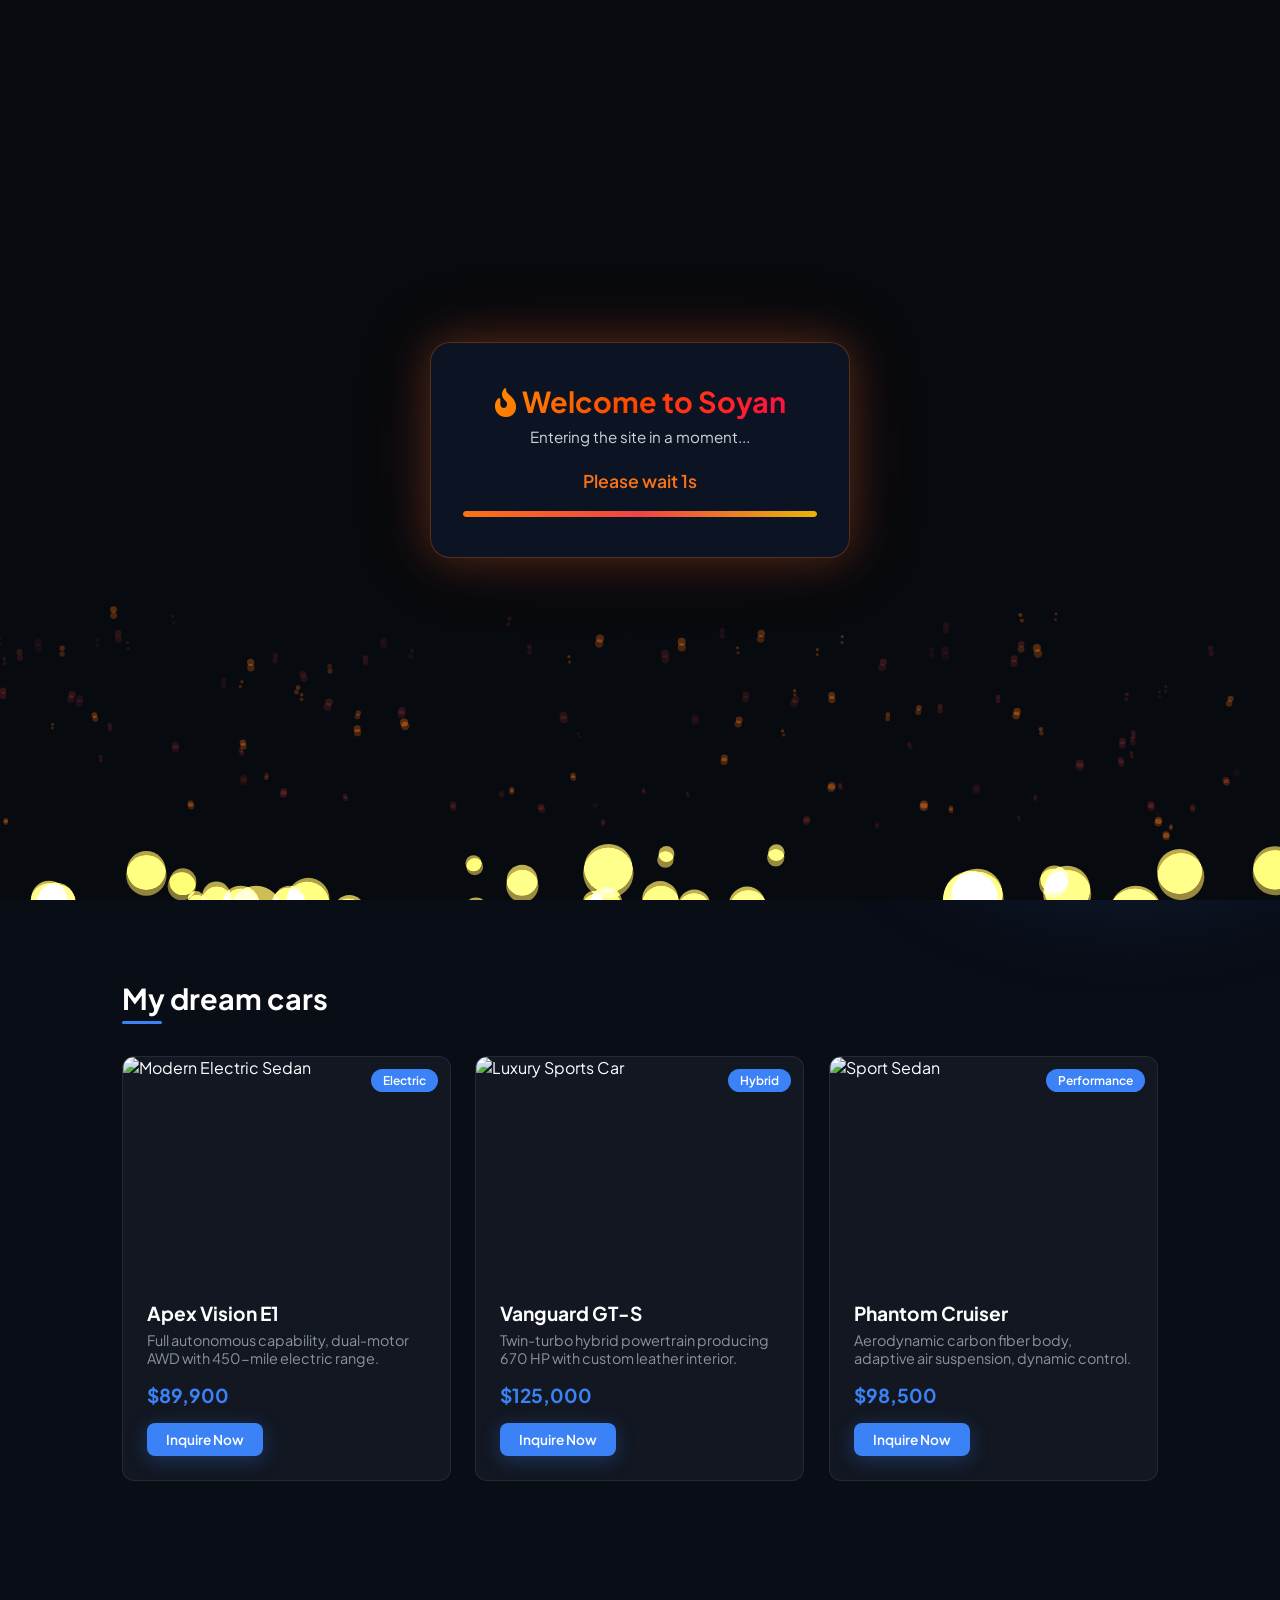
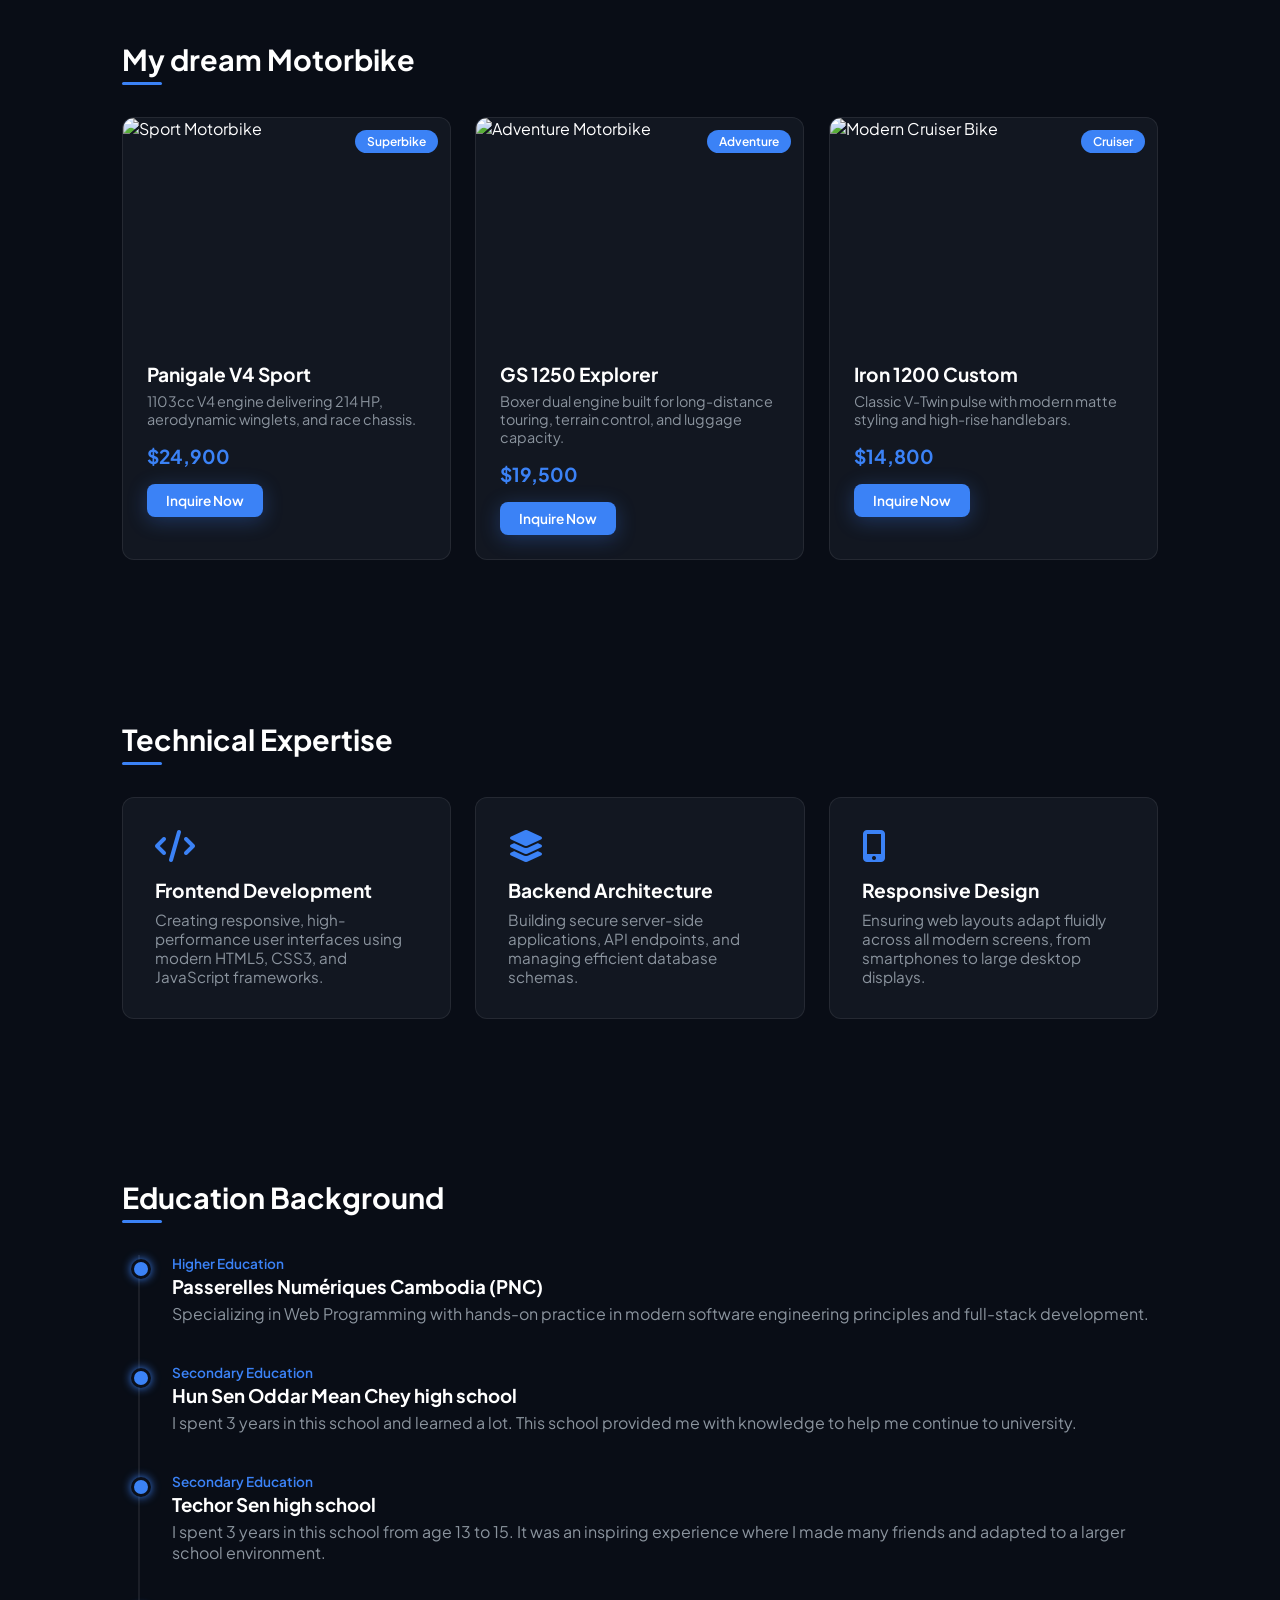
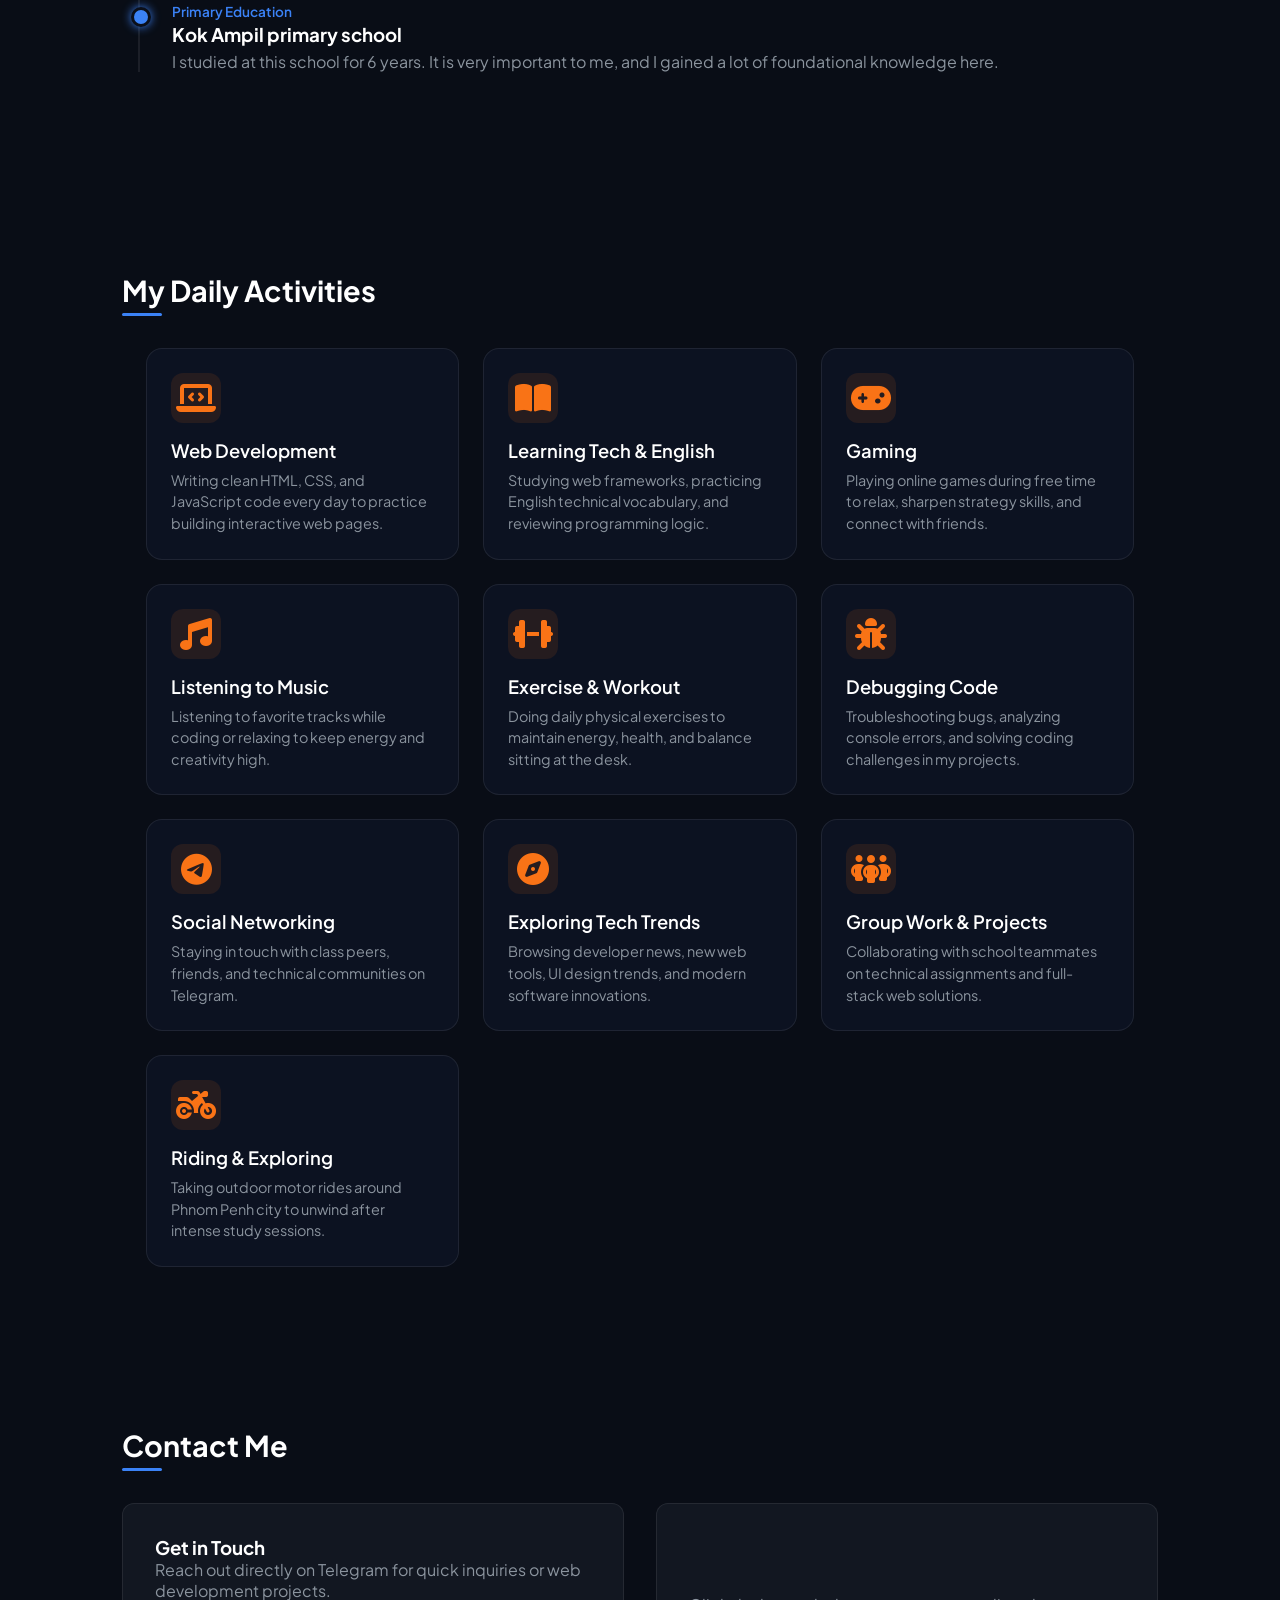
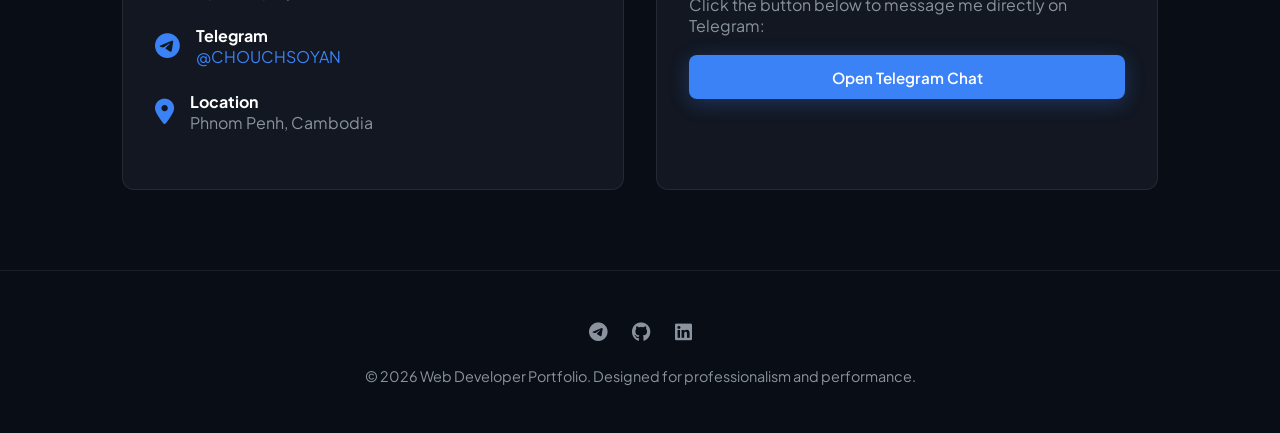
==== commit 52ac0dd4: "Persona-hosting" ====
--- a/index.html
+++ b/index.html
@@ -170,6 +170,116 @@
       opacity: 0;
       transform: scale(0.98);
     }
+
+    /* ACTIVITIES SECTION STYLES */
+    .activities-grid {
+      display: grid;
+      grid-template-columns: repeat(auto-fit, minmax(260px, 1fr));
+      gap: 1.5rem;
+      max-width: 1200px;
+      margin: 0 auto;
+      padding: 0 1.5rem;
+    }
+
+    .activity-card {
+      background: rgba(15, 23, 42, 0.6);
+      border: 1px solid rgba(255, 255, 255, 0.08);
+      border-radius: 16px;
+      padding: 1.5rem;
+      transition: transform 0.3s ease, border-color 0.3s ease, box-shadow 0.3s ease;
+      display: flex;
+      flex-direction: column;
+      align-items: flex-start;
+    }
+
+    .activity-card:hover {
+      transform: translateY(-5px);
+      border-color: #f97316;
+      box-shadow: 0 10px 25px rgba(249, 115, 22, 0.15);
+    }
+
+    .activity-icon {
+      font-size: 2rem;
+      color: #f97316;
+      margin-bottom: 1rem;
+      width: 50px;
+      height: 50px;
+      display: flex;
+      align-items: center;
+      justify-content: center;
+      background: rgba(249, 115, 22, 0.1);
+      border-radius: 12px;
+    }
+
+    .activity-card h3 {
+      font-size: 1.15rem;
+      font-weight: 600;
+      margin-bottom: 0.5rem;
+      color: #fff;
+    }
+
+    .activity-card p {
+      font-size: 0.9rem;
+      color: var(--text-muted, #94a3b8);
+      line-height: 1.5;
+    }
+
+    /* MOBILE NAVIGATION & DROPDOWN MENU */
+    .menu-toggle {
+      display: none;
+      background: none;
+      border: none;
+      color: #ffffff;
+      font-size: 1.5rem;
+      cursor: pointer;
+      z-index: 1000;
+    }
+
+    @media (max-width: 768px) {
+      .menu-toggle {
+        display: block;
+      }
+
+      .nav-links {
+        position: absolute;
+        top: 100%;
+        right: 1.5rem;
+        width: 220px;
+        background: rgba(15, 23, 42, 0.95);
+        border: 1px solid rgba(249, 115, 22, 0.3);
+        backdrop-filter: blur(12px);
+        border-radius: 12px;
+        padding: 1rem;
+        flex-direction: column;
+        gap: 0.8rem;
+        box-shadow: 0 10px 25px rgba(0, 0, 0, 0.5);
+        
+        opacity: 0;
+        visibility: hidden;
+        transform: translateY(-10px);
+        transition: all 0.3s ease;
+      }
+
+      .nav-links.active {
+        opacity: 1;
+        visibility: visible;
+        transform: translateY(0);
+      }
+
+      .nav-links li {
+        width: 100%;
+      }
+
+      .nav-links a {
+        display: block;
+        padding: 0.5rem 0.8rem;
+        border-radius: 6px;
+      }
+
+      .nav-links a:hover {
+        background: rgba(249, 115, 22, 0.15);
+      }
+    }
   </style>
 
   <link rel="preconnect" href="https://fonts.googleapis.com">
@@ -222,14 +332,21 @@
     
     <nav>
       <div class="logo">Persona<span>.</span></div>
-      <ul class="nav-links">
+
+      <button class="menu-toggle" id="menu-toggle" aria-label="Toggle Navigation">
+        <i class="fa-solid fa-bars" id="menu-icon"></i>
+      </button>
+
+      <ul class="nav-links" id="nav-links">
         <li><a href="features.html" data-i18n="nav_GlobalFeatures">Globalfeatures</a></li>
         <li><a href="#skills" data-i18n="nav_skills">Skills</a></li>
+        <li><a href="#activities" data-i18n="nav_activities">Activities</a></li>
+        <li><a href="game.html" data-i18n="nav_game">Game</a></li>
         <li><a href="pricing.html" data-i18n="nav_Portfolio">Portfolio</a></li>
         <li><a href="#education" data-i18n="nav_education">Education</a></li>
         <li><a href="https://t.me/CHOUCHSOYAN" target="_blank" rel="noopener noreferrer" data-i18n="nav_contact">Contact</a></li>
       </ul>
-
+      
       <div class="nav-controls">
         <button id="theme-toggle-btn" class="ctrl-btn" onclick="toggleTheme()" aria-label="Toggle Theme">
           <i id="theme-icon" class="fa-solid fa-moon"></i>
@@ -399,6 +516,71 @@
         <p style="color: var(--text-muted); margin-top: 0.3rem;" data-i18n="edu4_desc">
           I studied at this school for 6 years. It is very important to me, and I gained a lot of foundational knowledge here.
         </p>
+      </div>
+    </div>
+  </section>
+
+  <section id="activities">
+    <h2 class="section-title float-anim-1" data-i18n="section_activities">My Daily Activities</h2>
+    <div class="activities-grid">
+      <div class="activity-card float-anim-1">
+        <div class="activity-icon"><i class="fa-solid fa-laptop-code"></i></div>
+        <h3 data-i18n="act1_title">Web Development</h3>
+        <p data-i18n="act1_desc">Writing clean HTML, CSS, and JavaScript code every day to practice building interactive web pages.</p>
+      </div>
+
+      <div class="activity-card float-anim-2">
+        <div class="activity-icon"><i class="fa-solid fa-book-open"></i></div>
+        <h3 data-i18n="act2_title">Learning Tech & English</h3>
+        <p data-i18n="act2_desc">Studying web frameworks, practicing English technical vocabulary, and reviewing programming logic.</p>
+      </div>
+
+      <div class="activity-card float-anim-3">
+        <div class="activity-icon"><i class="fa-solid fa-gamepad"></i></div>
+        <h3 data-i18n="act3_title">Gaming</h3>
+        <p data-i18n="act3_desc">Playing online games during free time to relax, sharpen strategy skills, and connect with friends.</p>
+      </div>
+
+      <div class="activity-card float-anim-4">
+        <div class="activity-icon"><i class="fa-solid fa-music"></i></div>
+        <h3 data-i18n="act4_title">Listening to Music</h3>
+        <p data-i18n="act4_desc">Listening to favorite tracks while coding or relaxing to keep energy and creativity high.</p>
+      </div>
+
+      <div class="activity-card float-anim-1">
+        <div class="activity-icon"><i class="fa-solid fa-dumbbell"></i></div>
+        <h3 data-i18n="act5_title">Exercise & Workout</h3>
+        <p data-i18n="act5_desc">Doing daily physical exercises to maintain energy, health, and balance sitting at the desk.</p>
+      </div>
+
+      <div class="activity-card float-anim-2">
+        <div class="activity-icon"><i class="fa-solid fa-bug"></i></div>
+        <h3 data-i18n="act6_title">Debugging Code</h3>
+        <p data-i18n="act6_desc">Troubleshooting bugs, analyzing console errors, and solving coding challenges in my projects.</p>
+      </div>
+
+      <div class="activity-card float-anim-3">
+        <div class="activity-icon"><i class="fa-brands fa-telegram"></i></div>
+        <h3 data-i18n="act7_title">Social Networking</h3>
+        <p data-i18n="act7_desc">Staying in touch with class peers, friends, and technical communities on Telegram.</p>
+      </div>
+
+      <div class="activity-card float-anim-4">
+        <div class="activity-icon"><i class="fa-solid fa-compass"></i></div>
+        <h3 data-i18n="act8_title">Exploring Tech Trends</h3>
+        <p data-i18n="act8_desc">Browsing developer news, new web tools, UI design trends, and modern software innovations.</p>
+      </div>
+
+      <div class="activity-card float-anim-1">
+        <div class="activity-icon"><i class="fa-solid fa-people-group"></i></div>
+        <h3 data-i18n="act9_title">Group Work & Projects</h3>
+        <p data-i18n="act9_desc">Collaborating with school teammates on technical assignments and full-stack web solutions.</p>
+      </div>
+
+      <div class="activity-card float-anim-2">
+        <div class="activity-icon"><i class="fa-solid fa-motorcycle"></i></div>
+        <h3 data-i18n="act10_title">Riding & Exploring</h3>
+        <p data-i18n="act10_desc">Taking outdoor motor rides around Phnom Penh city to unwind after intense study sessions.</p>
       </div>
     </div>
   </section>
@@ -489,13 +671,13 @@
 
         let color;
         if (progress < 0.25) {
-          color = `rgba(255, 230, 100, ${alpha * 0.8})`; // Bright Yellow Core
+          color = `rgba(255, 230, 100, ${alpha * 0.8})`; 
         } else if (progress < 0.6) {
-          color = `rgba(249, 115, 22, ${alpha * 0.7})`;  // Intense Orange
+          color = `rgba(249, 115, 22, ${alpha * 0.7})`;  
         } else if (progress < 0.85) {
-          color = `rgba(239, 68, 68, ${alpha * 0.5})`;   // Deep Red
+          color = `rgba(239, 68, 68, ${alpha * 0.5})`;   
         } else {
-          color = `rgba(50, 50, 50, ${alpha * 0.2})`;    // Rising Smoke
+          color = `rgba(50, 50, 50, ${alpha * 0.2})`;    
         }
 
         fCtx.fillStyle = color;
@@ -521,21 +703,25 @@
     }
     animateFire();
 
-    // 3-SECOND TIMER TO FADE OUT OVERLAY (PREVENTS 404 ERROR)
-    let timeLeft = 3;
-    const timerElem = document.getElementById('countdown-timer');
-
-    const countdownInterval = setInterval(() => {
-      timeLeft--;
-      if (timerElem) timerElem.textContent = timeLeft;
-      if (timeLeft <= 0) {
-        clearInterval(countdownInterval);
-        const overlay = document.getElementById('redirect-overlay');
-        if (overlay) {
-          overlay.classList.add('fade-out');
+    if (sessionStorage.getItem('has_entered_site')) {
+      const redirectOverlay = document.getElementById('redirect-overlay');
+      if (redirectOverlay) redirectOverlay.style.display = 'none';
+    } else {
+      let timeLeft = 3;
+      const timerElem = document.getElementById('countdown-timer');
+
+      const countdownInterval = setInterval(() => {
+        timeLeft--;
+        if (timerElem) timerElem.textContent = timeLeft;
+        if (timeLeft <= 0) {
+          clearInterval(countdownInterval);
+          const overlay = document.getElementById('redirect-overlay');
+          if (overlay) {
+            overlay.classList.add('fade-out');
+          }
         }
-      }
-    }, 1000);
+      }, 1000);
+    }
   </script>
 
   <script>
@@ -596,7 +782,18 @@
       if (overlay) {
         overlay.classList.add('welcome-hidden');
       }
-    }
+      sessionStorage.setItem('has_entered_site', 'true');
+    }
+
+    document.addEventListener('DOMContentLoaded', () => {
+      if (sessionStorage.getItem('has_entered_site')) {
+        const welcomeOverlay = document.getElementById('welcome-overlay');
+        if (welcomeOverlay) {
+          welcomeOverlay.classList.add('welcome-hidden');
+          welcomeOverlay.style.display = 'none';
+        }
+      }
+    });
   </script>
 
   <script>
@@ -605,6 +802,33 @@
       if (heroHeading) {
         heroHeading.addEventListener('click', () => {
           heroHeading.textContent = 'ជុច​ សុយ៉ាន';
+        });
+      }
+    });
+  </script>
+
+  <script>
+    document.addEventListener('DOMContentLoaded', () => {
+      const menuToggle = document.getElementById('menu-toggle');
+      const navLinks = document.getElementById('nav-links');
+      const menuIcon = document.getElementById('menu-icon');
+
+      if (menuToggle && navLinks) {
+        menuToggle.addEventListener('click', () => {
+          navLinks.classList.toggle('active');
+          
+          if (navLinks.classList.contains('active')) {
+            menuIcon.className = 'fa-solid fa-xmark';
+          } else {
+            menuIcon.className = 'fa-solid fa-bars';
+          }
+        });
+
+        document.querySelectorAll('.nav-links a').forEach(link => {
+          link.addEventListener('click', () => {
+            navLinks.classList.remove('active');
+            menuIcon.className = 'fa-solid fa-bars';
+          });
         });
       }
     });
@@ -697,6 +921,8 @@
         nav_cars: "Car Showroom",
         nav_bikes: "Motorbikes",
         nav_skills: "Skills",
+        nav_activities: "Activities",
+        nav_game: "Game",
         nav_education: "Education",
         nav_contact: "Contact",
         hero_tagline: "Web Developer",
@@ -735,6 +961,27 @@
         edu3_desc: "I spent 3 years in this school from age 13 to 15. It was an inspiring experience where I made many friends and adapted to a larger school environment.",
         edu4_type: "Primary Education",
         edu4_desc: "I studied at this school for 6 years. It is very important to me, and I gained a lot of foundational knowledge here.",
+        section_activities: "My Daily Activities",
+        act1_title: "Web Development",
+        act1_desc: "Writing clean HTML, CSS, and JavaScript code every day to practice building interactive web pages.",
+        act2_title: "Learning Tech & English",
+        act2_desc: "Studying web frameworks, practicing English technical vocabulary, and reviewing programming logic.",
+        act3_title: "Gaming",
+        act3_desc: "Playing online games during free time to relax, sharpen strategy skills, and connect with friends.",
+        act4_title: "Listening to Music",
+        act4_desc: "Listening to favorite tracks while coding or relaxing to keep energy and creativity high.",
+        act5_title: "Exercise & Workout",
+        act5_desc: "Doing daily physical exercises to maintain energy, health, and balance sitting at the desk.",
+        act6_title: "Debugging Code",
+        act6_desc: "Troubleshooting bugs, analyzing console errors, and solving coding challenges in my projects.",
+        act7_title: "Social Networking",
+        act7_desc: "Staying in touch with class peers, friends, and technical communities on Telegram.",
+        act8_title: "Exploring Tech Trends",
+        act8_desc: "Browsing developer news, new web tools, UI design trends, and modern software innovations.",
+        act9_title: "Group Work & Projects",
+        act9_desc: "Collaborating with school teammates on technical assignments and full-stack web solutions.",
+        act10_title: "Riding & Exploring",
+        act10_desc: "Taking outdoor motor rides around Phnom Penh city to unwind after intense study sessions.",
         section_contact: "Contact Me",
         contact_heading: "Get in Touch",
         contact_subheading: "Reach out directly on Telegram for quick inquiries or web development projects.",
@@ -751,6 +998,8 @@
         nav_cars: "ឡានក្នុងក្ដីស្រម៉ៃ",
         nav_bikes: "ម៉ូតូ",
         nav_skills: "ជំនាញ",
+        nav_activities: "សកម្មភាព",
+        nav_game: "ហ្គេម",
         nav_education: "ការសិក្សា",
         nav_contact: "ទំនាក់ទំនង",
         hero_tagline: "អ្នកអភិវឌ្ឍន៍វេបសាយ",
@@ -789,6 +1038,27 @@
         edu3_desc: "ខ្ញុំបានសិក្សានៅវិទ្យាល័យ តេជោ សែន រយៈពេល ៣ ឆ្នាំ (អាយុ ១៣ ដល់ ១៥ ឆ្នាំ)។",
         edu4_type: "បឋមសិក្សា",
         edu4_desc: "ខ្ញុំបានសិក្សានៅសាលាបឋមសិក្សា គោកអំពិល រយៈពេល ៦ ឆ្នាំ ដែលជាគ្រឹះយ៉ាងសំខាន់សម្រាប់ខ្ញុំ។",
+        section_activities: "សកម្មភាពប្រចាំថ្ងៃ",
+        act1_title: "ការអភិវឌ្ឍវេបសាយ",
+        act1_desc: "សរសេរកូដ HTML, CSS, និង JS រាល់ថ្ងៃដើម្បីហាត់រចនាទំព័រវេបសាយឱ្យកាន់តែស្អាត។",
+        act2_title: "រៀនបច្ចេកវិទ្យា និងភាសាអង់គ្លេស",
+        act2_desc: "សិក្សា Web Frameworks ថ្មីៗ អនុវត្តពាក្យបច្ចេកទេស និងរំលឹកកូដ។",
+        act3_title: "លេងហ្គេម",
+        act3_desc: "លេងហ្គេមតាមអ៊ីនធឺណិតពេលទំនេរដើម្បីលំហែកាយ បង្កើនការគិត និងទំនាក់ទំនងមិត្តភក្តិ។",
+        act4_title: "ស្តាប់តន្ត្រី",
+        act4_desc: "ស្តាប់បទចម្រៀងដែលចូលចិត្តពេលសរសេរកូដ ដើម្បីបង្កើនអារម្មណ៍ស្រស់ថ្លា។",
+        act5_title: "ហាត់ប្រាណ",
+        act5_desc: "ធ្វើលំហាត់ប្រាណប្រចាំថ្ងៃដើម្បីសុខភាពមាំមួន និងរក្សាកម្លាំង។",
+        act6_title: "ដោះស្រាយកូដ (Debugging)",
+        act6_desc: "ស្វែងរក និងដោះស្រាយបញ្ហាកូដ error ផ្សេងៗក្នុងគម្រោង portfolio។",
+        act7_title: "ទំនាក់ទំនងសង្គម",
+        act7_desc: "ទំនាក់ទំនងជាមួយមិត្តរួមថ្នាក់ និងក្រុមអ្នកសរសេរកូដតាម Telegram។",
+        act8_title: "តាមដានបច្ចេកវិទ្យាថ្មីៗ",
+        act8_desc: "មើលព័ត៌មាន Developer, Tool ថ្មីៗ និងការរចនា UI/UX ទំនើបៗ។",
+        act9_title: "ធ្វើការងារក្រុម",
+        act9_desc: "សហការជាមួយមិត្តរួមថ្នាក់ដើម្បីធ្វើកិច្ចការសាលា និងគម្រោងវេបសាយ។",
+        act10_title: "ជិះម៉ូតូលំហែកាយ",
+        act10_desc: "ជិះម៉ូតូមើលទិដ្ឋភាពជុំវិញរាជធានីភ្នំពេញដើម្បីរំសាយអារម្មណ៍បន្ទាប់ពីរៀន។",
         section_contact: "ទំនាក់ទំនងខ្ញុំ",
         contact_heading: "ផ្ញើសារមកកាន់ខ្ញុំ",
         contact_subheading: "ទាក់ទងមកកាន់ខ្ញុំផ្ទាល់តាម Telegram សម្រាប់ការសាកសួរ ឬគម្រោងអភិវឌ្ឍន៍វេបសាយ។",
@@ -805,19 +1075,16 @@
     function updateLanguage(lang) {
       currentLang = lang;
       localStorage.setItem('site_lang', lang);
-      
-      if (lang === 'km') {
-        document.body.classList.add('km-font');
-        document.getElementById('lang-label').textContent = 'English';
-      } else {
-        document.body.classList.remove('km-font');
-        document.getElementById('lang-label').textContent = 'ខ្មែរ';
-      }
-
-      document.querySelectorAll('[data-i18n]').forEach(element => {
-        const key = element.getAttribute('data-i18n');
+
+      const langLabel = document.getElementById('lang-label');
+      if (langLabel) {
+        langLabel.textContent = lang === 'en' ? 'ខ្មែរ' : 'English';
+      }
+
+      document.querySelectorAll('[data-i18n]').forEach(el => {
+        const key = el.getAttribute('data-i18n');
         if (translations[lang] && translations[lang][key]) {
-          element.textContent = translations[lang][key];
+          el.textContent = translations[lang][key];
         }
       });
     }
@@ -831,65 +1098,6 @@
       updateLanguage(currentLang);
     });
   </script>
-
-  <script>
-    const canvas = document.getElementById('bg-canvas');
-    const ctx = canvas.getContext('2d');
-    let width, height, particles = [];
-
-    function resize() {
-      width = canvas.width = window.innerWidth;
-      height = canvas.height = window.innerHeight;
-    }
-    window.addEventListener('resize', resize);
-    resize();
-
-    class Particle {
-      constructor() {
-        this.x = Math.random() * width;
-        this.y = Math.random() * height;
-        this.vx = (Math.random() - 0.5) * 0.4;
-        this.vy = (Math.random() - 0.5) * 0.4;
-        this.radius = Math.random() * 1.5 + 1;
-      }
-      update() {
-        this.x += this.vx;
-        this.y += this.vy;
-        if (this.x < 0 || this.x > width) this.vx *= -1;
-        if (this.y < 0 || this.y > height) this.vy *= -1;
-      }
-      draw() {
-        ctx.beginPath();
-        ctx.arc(this.x, this.y, this.radius, 0, Math.PI * 2);
-        ctx.fillStyle = particleColor;
-        ctx.fill();
-      }
-    }
-
-    for (let i = 0; i < 65; i++) particles.push(new Particle());
-
-    function animate() {
-      ctx.clearRect(0, 0, width, height);
-      for (let i = 0; i < particles.length; i++) {
-        particles[i].update();
-        particles[i].draw();
-        for (let j = i + 1; j < particles.length; j++) {
-          const dx = particles[i].x - particles[j].x;
-          const dy = particles[i].y - particles[j].y;
-          const dist = Math.sqrt(dx * dx + dy * dy);
-          if (dist < 130) {
-            ctx.beginPath();
-            ctx.moveTo(particles[i].x, particles[i].y);
-            ctx.lineTo(particles[j].x, particles[j].y);
-            ctx.strokeStyle = particleColor.replace('0.4', (0.12 - dist / 1300).toString()).replace('0.5', (0.15 - dist / 1300).toString());
-            ctx.lineWidth = 0.8;
-            ctx.stroke();
-          }
-        }
-      }
-      requestAnimationFrame(animate);
-    }
-    animate();
-  </script>
 </body>
+
 </html>
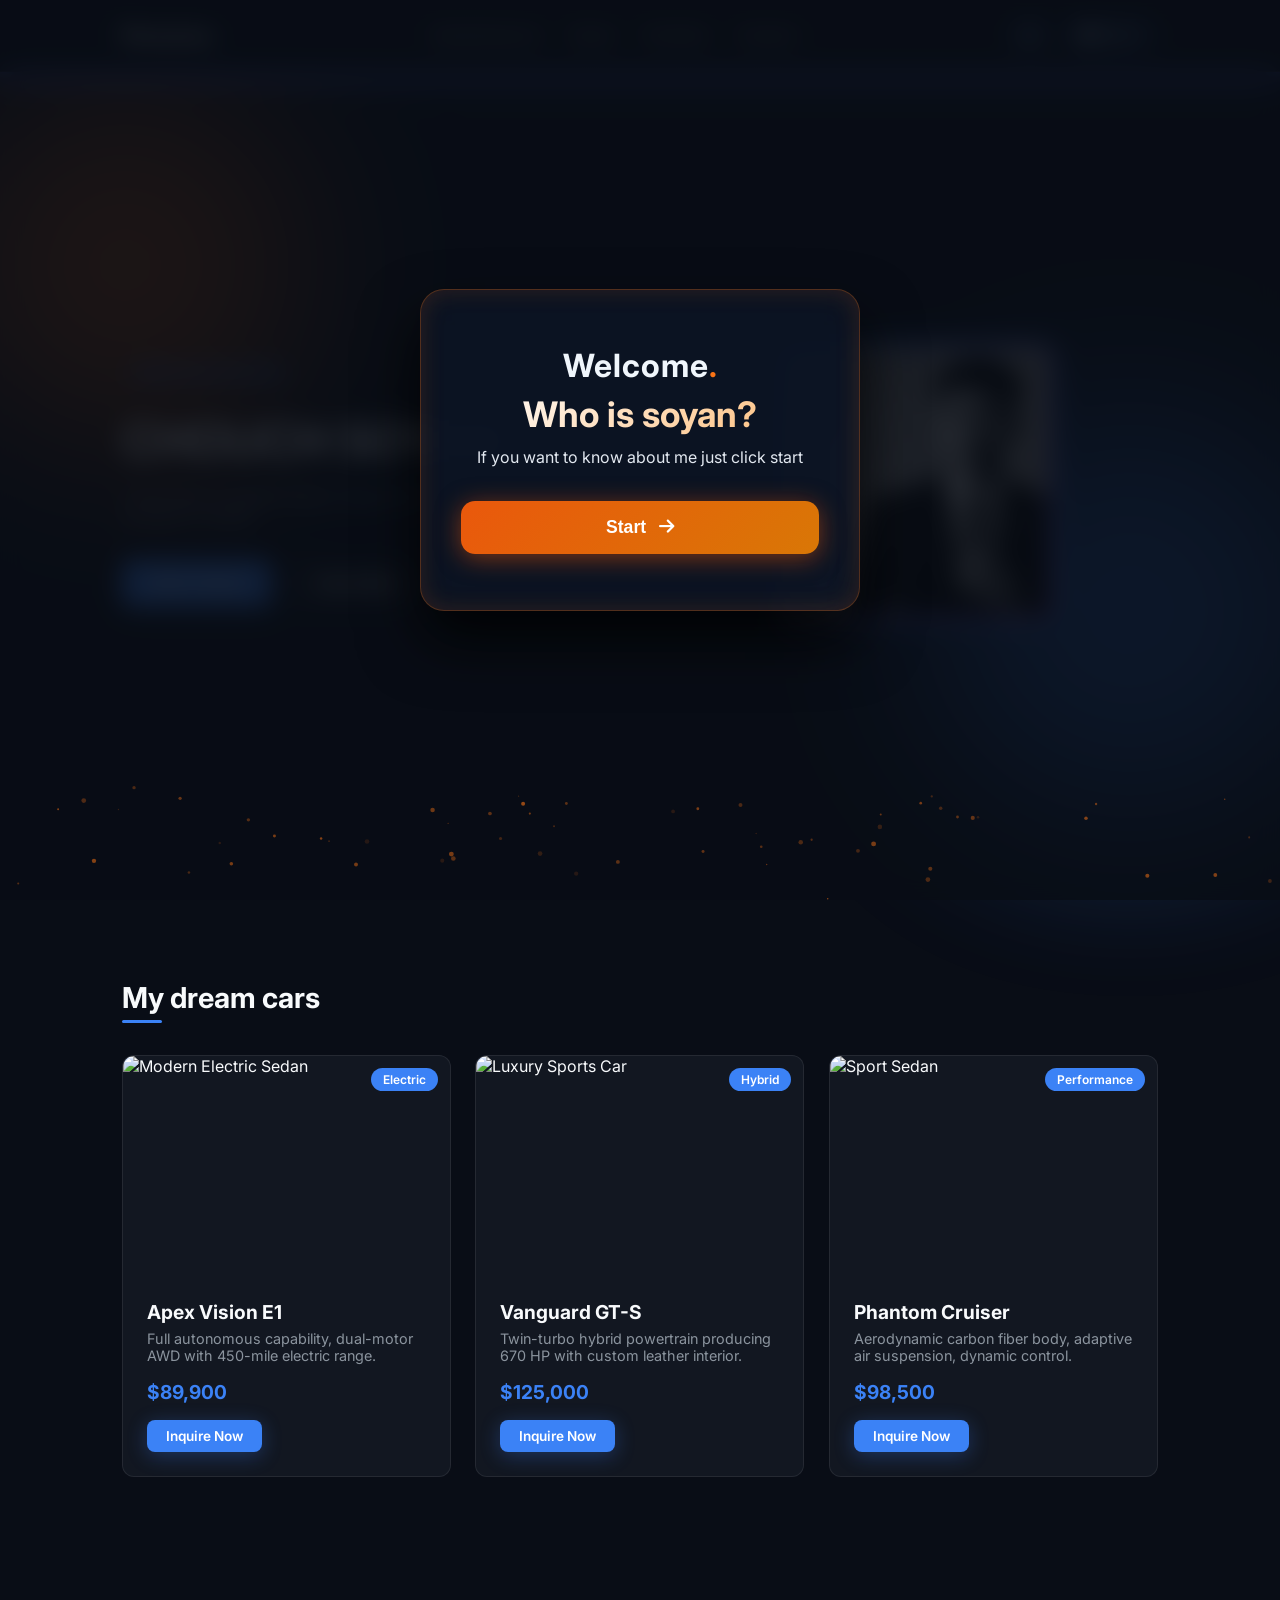
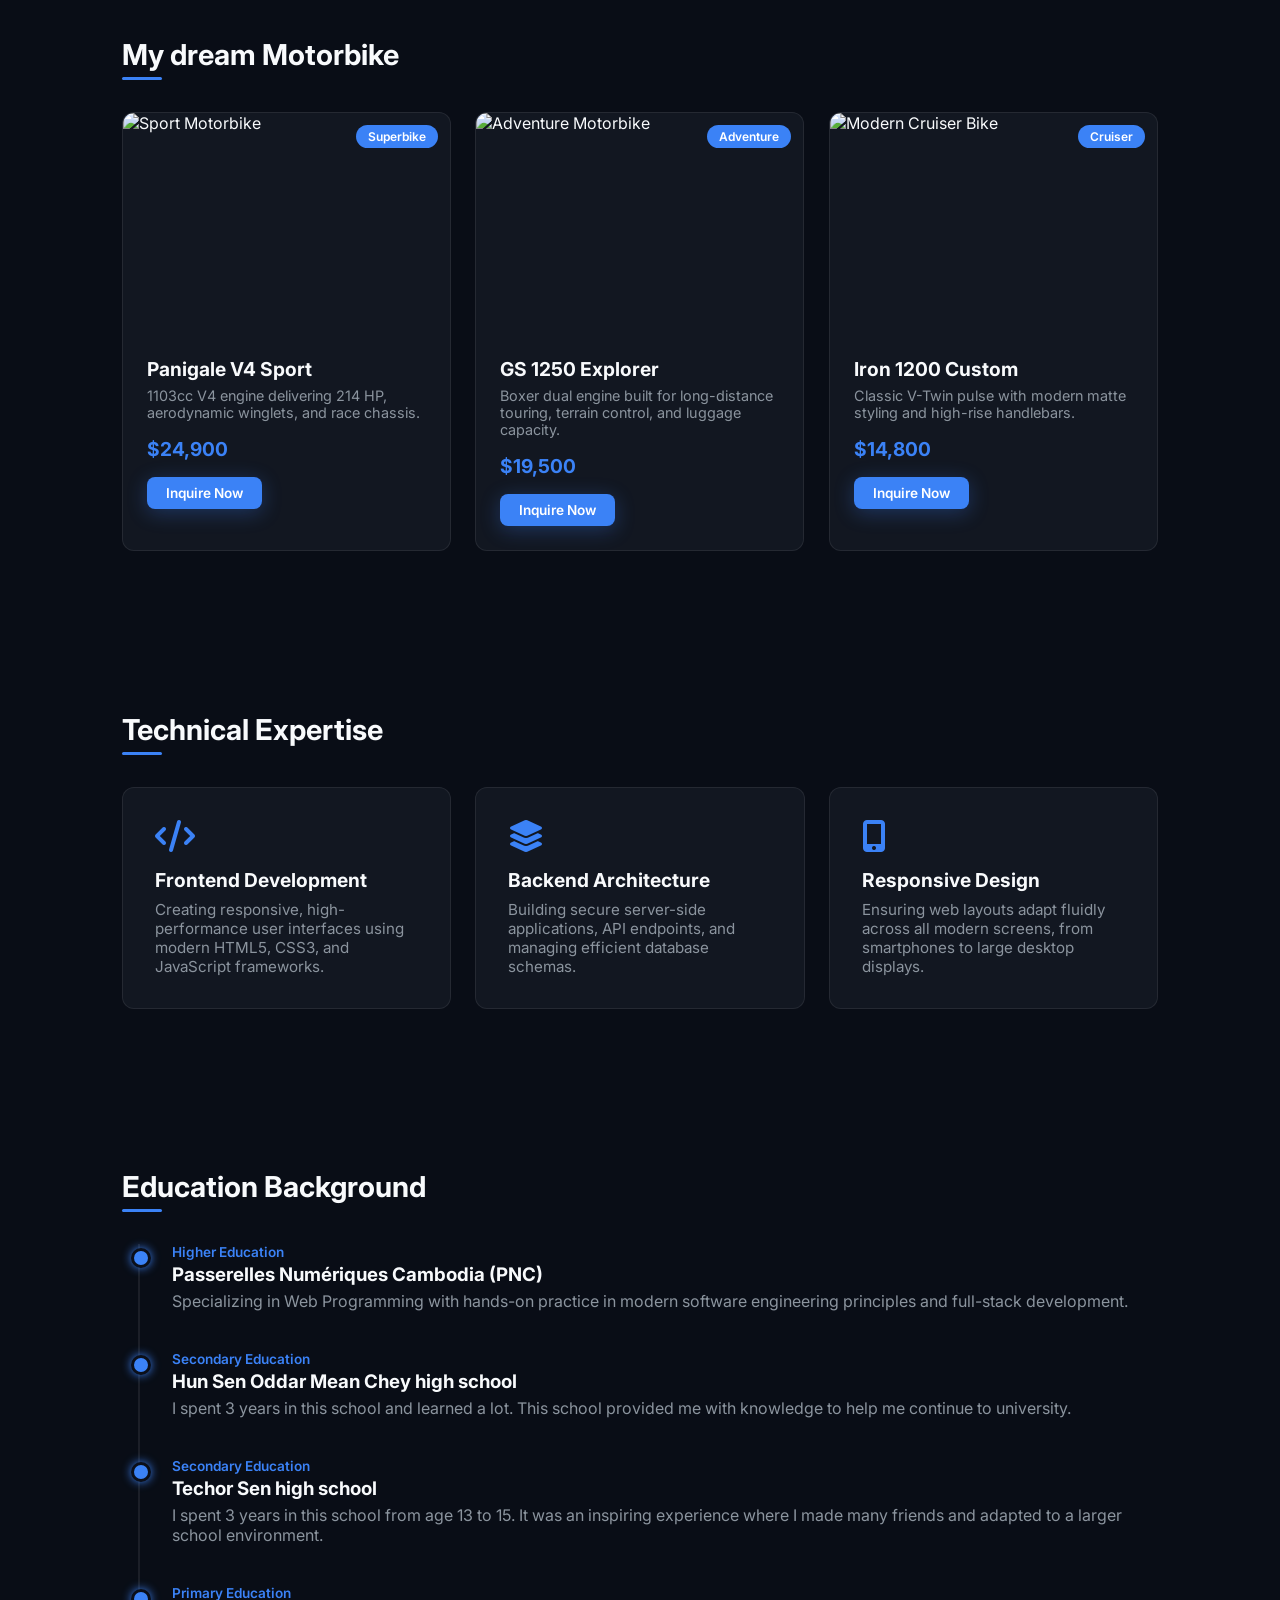
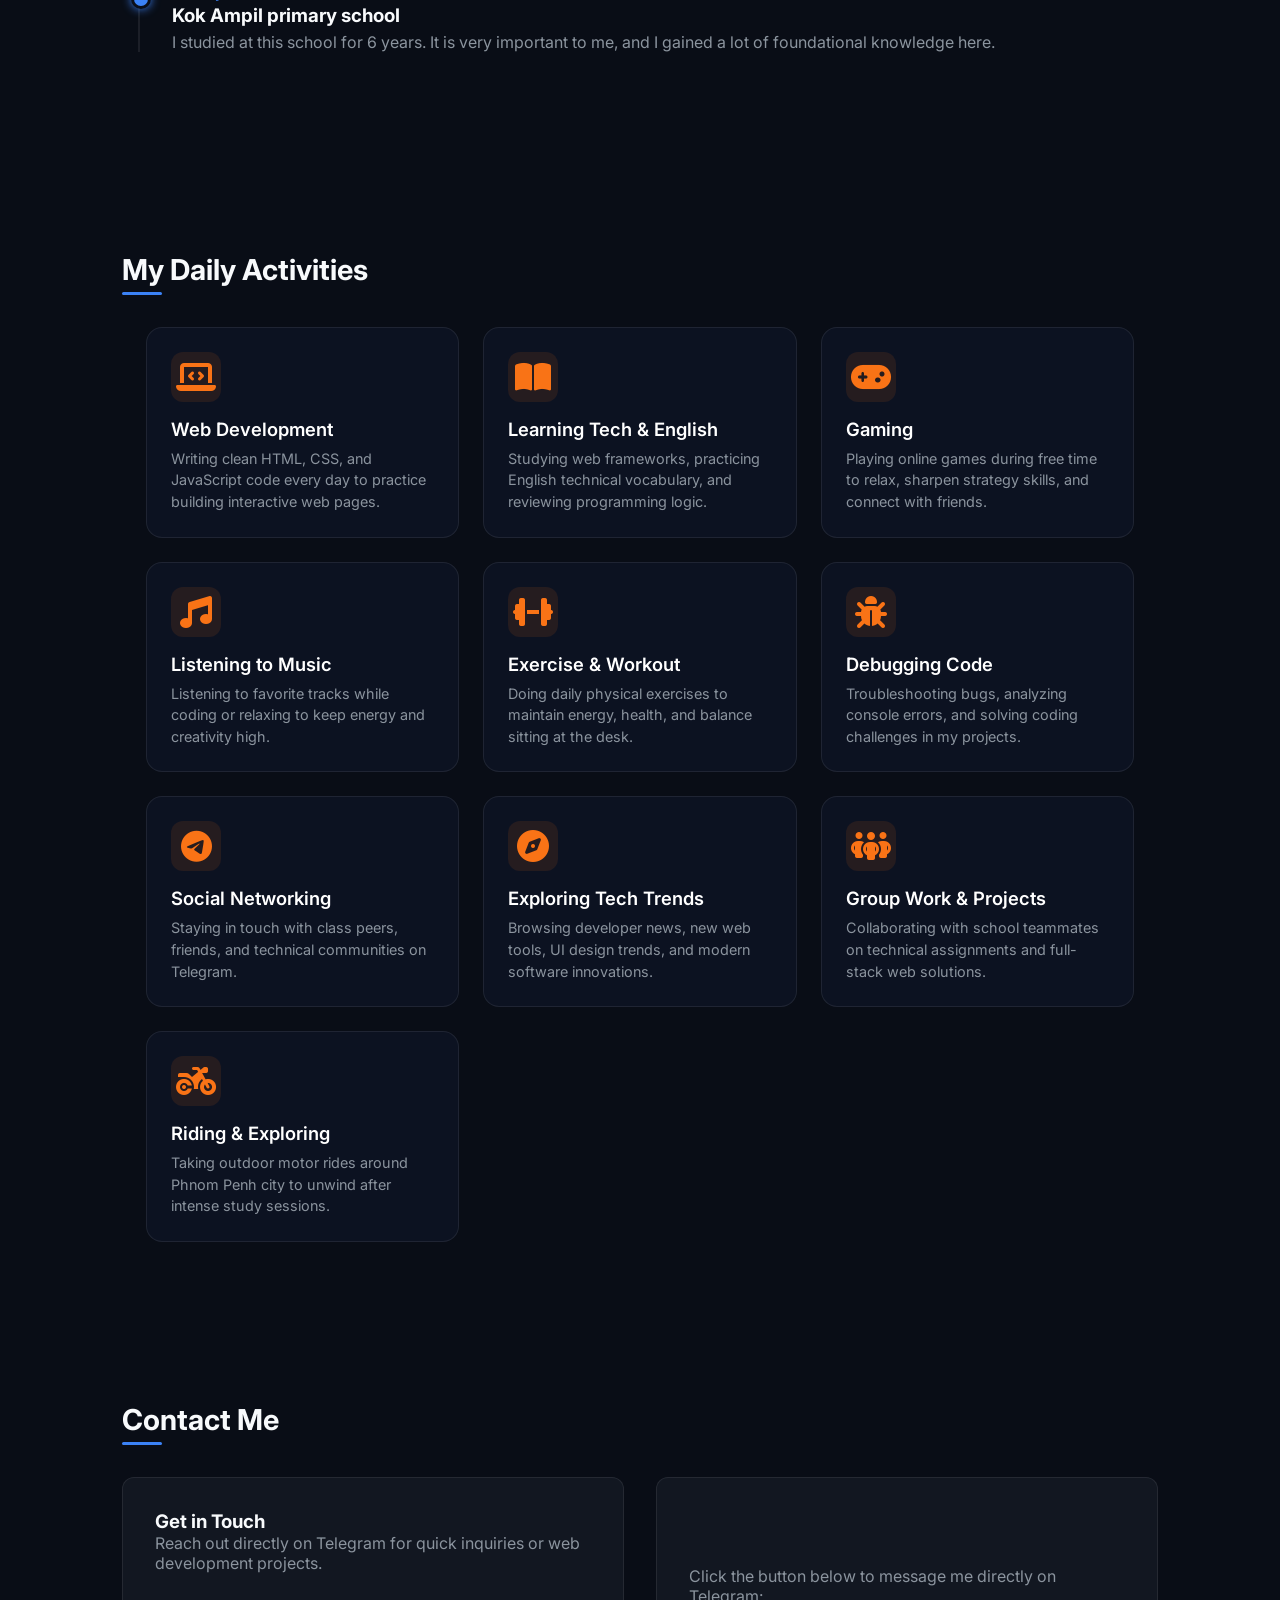
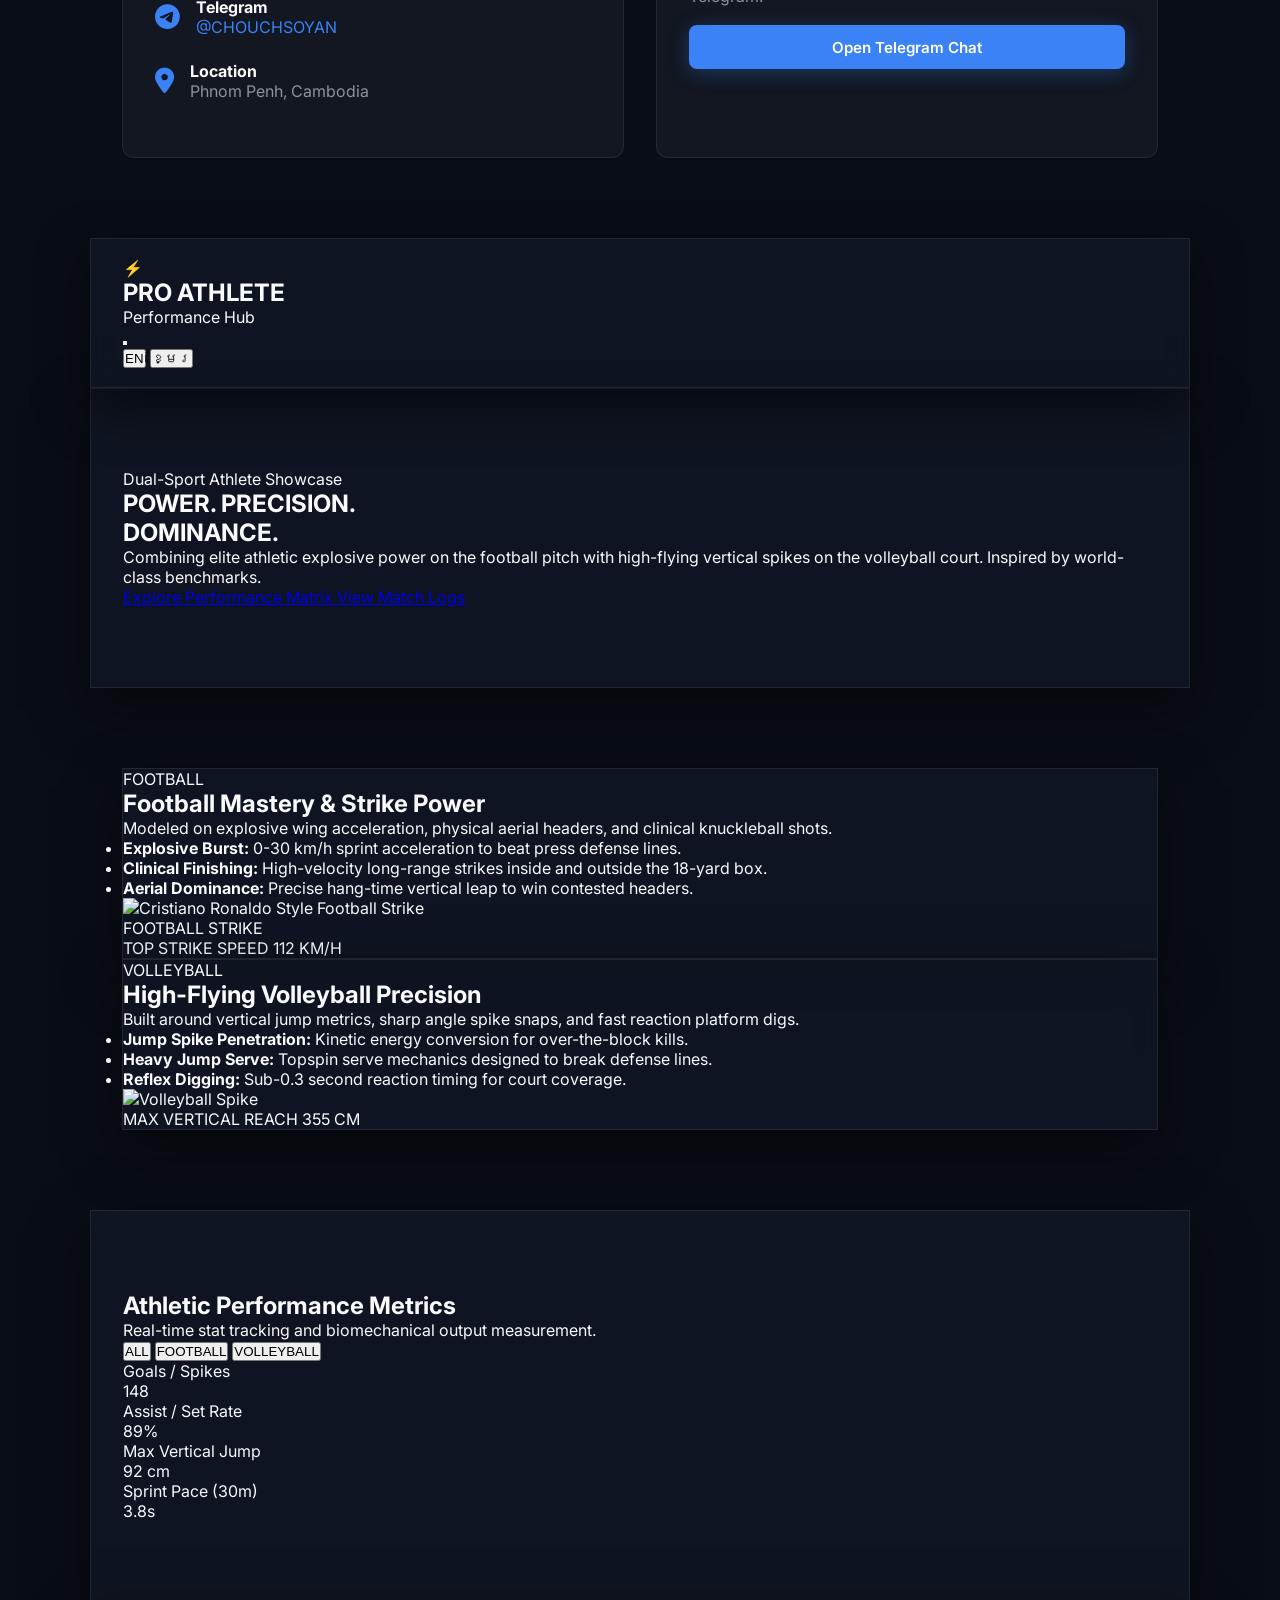
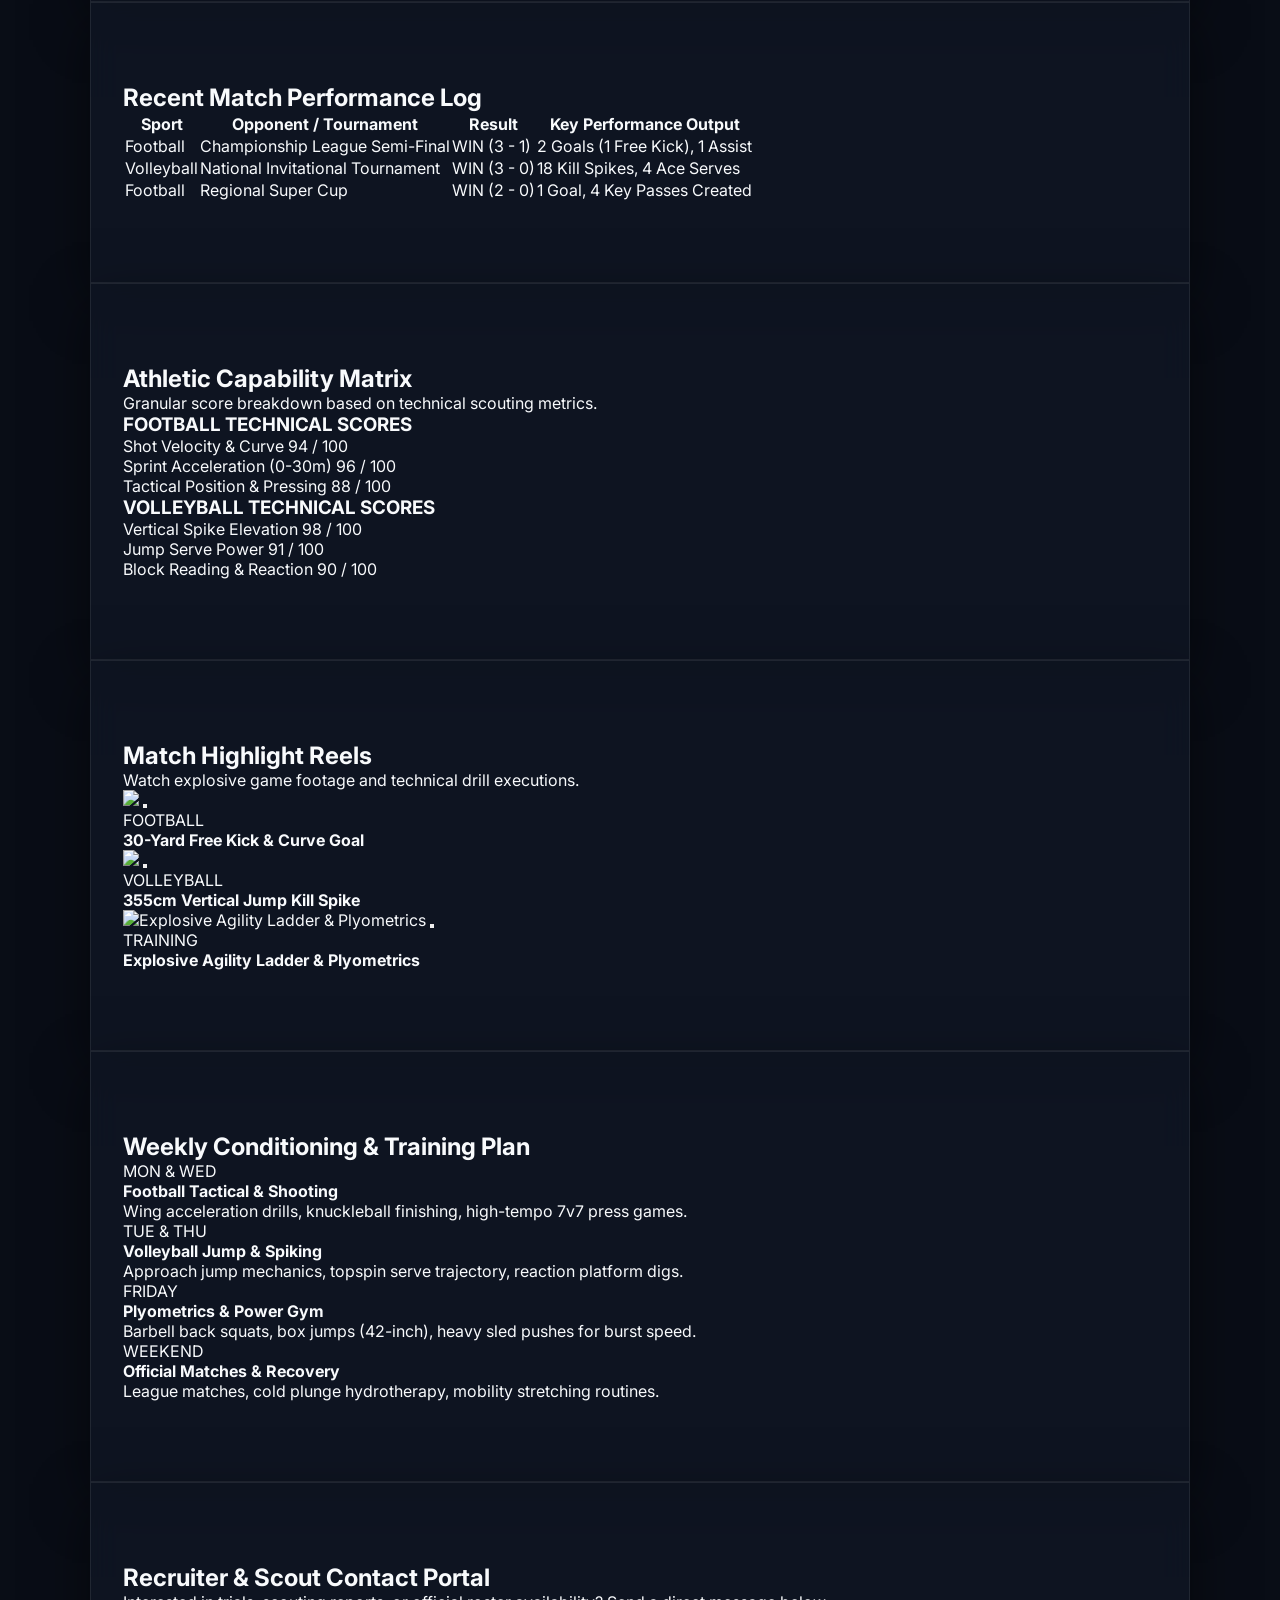
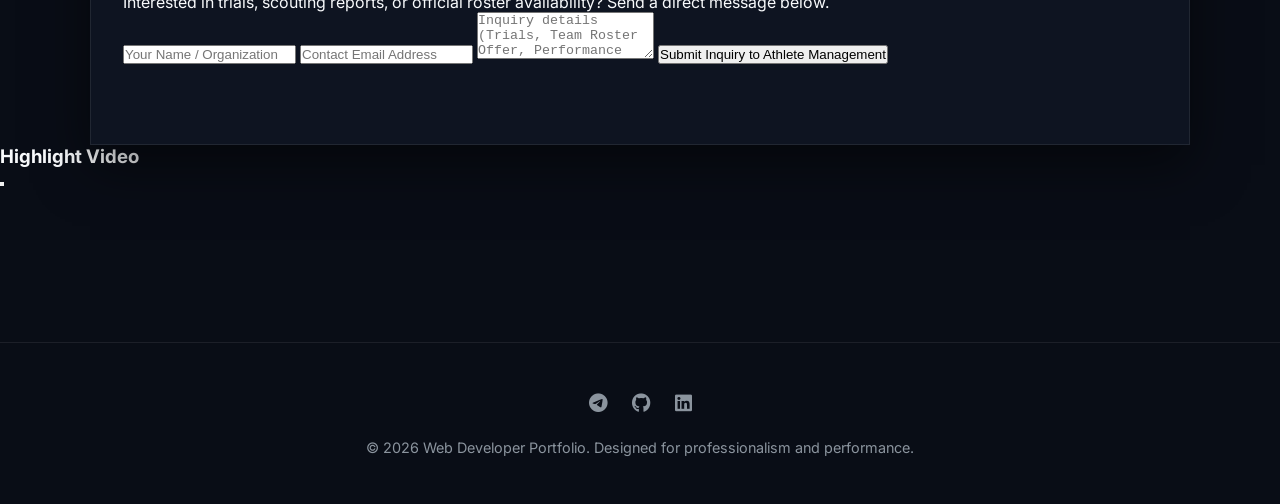
==== commit 698d6efe: "Person-hosting" ====
--- a/index.html
+++ b/index.html
@@ -63,6 +63,7 @@
       0% {
         box-shadow: 0 0 30px rgba(249, 115, 22, 0.2), 0 0 60px rgba(239, 68, 68, 0.1);
       }
+
       100% {
         box-shadow: 0 0 50px rgba(249, 115, 22, 0.45), 0 0 100px rgba(239, 68, 68, 0.25);
       }
@@ -108,8 +109,13 @@
     }
 
     @keyframes fillProgress {
-      0% { width: 0%; }
-      100% { width: 100%; }
+      0% {
+        width: 0%;
+      }
+
+      100% {
+        width: 100%;
+      }
     }
 
     /* PROFILE IMAGE ONLY - EXACT FIT RECTANGLE BORDER */
@@ -135,7 +141,7 @@
       animation: profileBorderGlow 4s ease infinite;
       -webkit-mask: linear-gradient(#fff 0 0) content-box, linear-gradient(#fff 0 0);
       -webkit-mask-composite: xor;
-              mask-composite: exclude;
+      mask-composite: exclude;
       z-index: 3;
       pointer-events: none;
     }
@@ -146,9 +152,17 @@
     }
 
     @keyframes profileBorderGlow {
-      0% { background-position: 0% 50%; }
-      50% { background-position: 100% 50%; }
-      100% { background-position: 0% 50%; }
+      0% {
+        background-position: 0% 50%;
+      }
+
+      50% {
+        background-position: 100% 50%;
+      }
+
+      100% {
+        background-position: 0% 50%;
+      }
     }
 
     .profile-card-inner {
@@ -253,7 +267,7 @@
         flex-direction: column;
         gap: 0.8rem;
         box-shadow: 0 10px 25px rgba(0, 0, 0, 0.5);
-        
+
         opacity: 0;
         visibility: hidden;
         transform: translateY(-10px);
@@ -284,7 +298,9 @@
 
   <link rel="preconnect" href="https://fonts.googleapis.com">
   <link rel="preconnect" href="https://fonts.gstatic.com" crossorigin>
-  <link href="https://fonts.googleapis.com/css2?family=Kantumruy+Pro:ital,wght@0,300..700;1,300..700&family=Plus+Jakarta+Sans:wght@300;400;600;700&display=swap" rel="stylesheet">
+  <link
+    href="https://fonts.googleapis.com/css2?family=Kantumruy+Pro:ital,wght@0,300..700;1,300..700&family=Plus+Jakarta+Sans:wght@300;400;600;700&display=swap"
+    rel="stylesheet">
 
   <link rel="stylesheet" href="https://cdnjs.cloudflare.com/ajax/libs/font-awesome/6.4.0/css/all.min.css">
 
@@ -311,10 +327,11 @@
     <canvas id="dust-canvas"></canvas>
 
     <div class="welcome-card" id="actionCard">
-      <div class="logo" style="font-size: 2rem; margin-bottom: 0.5rem; font-weight: 700;">Welcome<span style="color: #f97316;">.</span></div>
+      <div class="logo" style="font-size: 2rem; margin-bottom: 0.5rem; font-weight: 700;">Welcome<span
+          style="color: #f97316;">.</span></div>
       <h2>Who is soyan?</h2>
       <p style="margin-bottom: 1.5rem;">If you want to know about me just click start</p>
-      
+
       <button type="button" class="start-btn" onclick="enterSite()">
         Start <i class="fa-solid fa-arrow-right" style="margin-left: 8px;"></i>
       </button>
@@ -325,11 +342,13 @@
 
   <header>
     <video class="nav-video-bg" autoplay loop muted playsinline>
-      <source src="https://assets.mixkit.co/videos/preview/mixkit-abstract-technology-network-nodes-in-motion-41559-large.mp4" type="video/mp4">
+      <source
+        src="https://assets.mixkit.co/videos/preview/mixkit-abstract-technology-network-nodes-in-motion-41559-large.mp4"
+        type="video/mp4">
       Your browser does not support HTML5 video.
     </video>
     <div class="nav-overlay"></div>
-    
+
     <nav>
       <div class="logo">Persona<span>.</span></div>
 
@@ -339,14 +358,12 @@
 
       <ul class="nav-links" id="nav-links">
         <li><a href="features.html" data-i18n="nav_GlobalFeatures">Globalfeatures</a></li>
-        <li><a href="#skills" data-i18n="nav_skills">Skills</a></li>
-        <li><a href="#activities" data-i18n="nav_activities">Activities</a></li>
         <li><a href="game.html" data-i18n="nav_game">Game</a></li>
         <li><a href="pricing.html" data-i18n="nav_Portfolio">Portfolio</a></li>
-        <li><a href="#education" data-i18n="nav_education">Education</a></li>
-        <li><a href="https://t.me/CHOUCHSOYAN" target="_blank" rel="noopener noreferrer" data-i18n="nav_contact">Contact</a></li>
+        <li><a href="https://t.me/CHOUCHSOYAN" target="_blank" rel="noopener noreferrer"
+            data-i18n="nav_contact">Contact</a></li>
       </ul>
-      
+
       <div class="nav-controls">
         <button id="theme-toggle-btn" class="ctrl-btn" onclick="toggleTheme()" aria-label="Toggle Theme">
           <i id="theme-icon" class="fa-solid fa-moon"></i>
@@ -362,9 +379,11 @@
     <div class="hero-content">
       <span class="tagline float-anim-1" data-i18n="hero_tagline">Web Developer</span>
       <h1 class="float-anim-2" data-i18n="hero_name" style="cursor: pointer; user-select: none;">CHOUCH SOYAN</h1>
-      <p class="float-anim-3" data-i18n="hero_description">I was born in Oddar Mean Chey Province and My birthday on june 17 2008</p>
+      <p class="float-anim-3" data-i18n="hero_description">I was born in Oddar Mean Chey Province and My birthday on
+        june 17 2008</p>
       <div class="hero-buttons float-anim-4">
-        <a href="https://t.me/CHOUCHSOYAN" target="_blank" rel="noopener noreferrer" class="btn btn-primary" data-i18n="btn_touch">Get in Touch</a>
+        <a href="https://t.me/CHOUCHSOYAN" target="_blank" rel="noopener noreferrer" class="btn btn-primary"
+          data-i18n="btn_touch">Get in Touch</a>
         <a href="#skills" class="btn btn-secondary" data-i18n="btn_skills">View Skills</a>
       </div>
     </div>
@@ -383,39 +402,45 @@
       <div class="car-card float-anim-1">
         <div class="car-image-box">
           <span class="car-badge" data-i18n="badge_electric">Electric</span>
-          <img src="https://images.unsplash.com/photo-1617814076367-b759c7d7e738?auto=format&fit=crop&w=800&q=80" alt="Modern Electric Sedan">
+          <img src="https://images.unsplash.com/photo-1617814076367-b759c7d7e738?auto=format&fit=crop&w=800&q=80"
+            alt="Modern Electric Sedan">
         </div>
         <div class="car-details">
           <h3>Apex Vision E1</h3>
           <p data-i18n="car1_desc">Full autonomous capability, dual-motor AWD with 450-mile electric range.</p>
           <div class="car-price">$89,900</div>
-          <a href="https://t.me/CHOUCHSOYAN" target="_blank" rel="noopener noreferrer" class="btn btn-primary btn-sm" data-i18n="btn_inquire">Inquire Now</a>
+          <a href="https://t.me/CHOUCHSOYAN" target="_blank" rel="noopener noreferrer" class="btn btn-primary btn-sm"
+            data-i18n="btn_inquire">Inquire Now</a>
         </div>
       </div>
 
       <div class="car-card float-anim-3">
         <div class="car-image-box">
           <span class="car-badge" data-i18n="badge_hybrid">Hybrid</span>
-          <img src="https://images.unsplash.com/photo-1503376780353-7e6692767b70?auto=format&fit=crop&w=800&q=80" alt="Luxury Sports Car">
+          <img src="https://images.unsplash.com/photo-1503376780353-7e6692767b70?auto=format&fit=crop&w=800&q=80"
+            alt="Luxury Sports Car">
         </div>
         <div class="car-details">
           <h3>Vanguard GT-S</h3>
           <p data-i18n="car2_desc">Twin-turbo hybrid powertrain producing 670 HP with custom leather interior.</p>
           <div class="car-price">$125,000</div>
-          <a href="https://t.me/CHOUCHSOYAN" target="_blank" rel="noopener noreferrer" class="btn btn-primary btn-sm" data-i18n="btn_inquire">Inquire Now</a>
+          <a href="https://t.me/CHOUCHSOYAN" target="_blank" rel="noopener noreferrer" class="btn btn-primary btn-sm"
+            data-i18n="btn_inquire">Inquire Now</a>
         </div>
       </div>
 
       <div class="car-card float-anim-2">
         <div class="car-image-box">
           <span class="car-badge" data-i18n="badge_performance">Performance</span>
-          <img src="https://images.unsplash.com/photo-1552519507-da3b142c6e3d?auto=format&fit=crop&w=800&q=80" alt="Sport Sedan">
+          <img src="https://images.unsplash.com/photo-1552519507-da3b142c6e3d?auto=format&fit=crop&w=800&q=80"
+            alt="Sport Sedan">
         </div>
         <div class="car-details">
           <h3>Phantom Cruiser</h3>
           <p data-i18n="car3_desc">Aerodynamic carbon fiber body, adaptive air suspension, dynamic control.</p>
           <div class="car-price">$98,500</div>
-          <a href="https://t.me/CHOUCHSOYAN" target="_blank" rel="noopener noreferrer" class="btn btn-primary btn-sm" data-i18n="btn_inquire">Inquire Now</a>
+          <a href="https://t.me/CHOUCHSOYAN" target="_blank" rel="noopener noreferrer" class="btn btn-primary btn-sm"
+            data-i18n="btn_inquire">Inquire Now</a>
         </div>
       </div>
     </div>
@@ -427,39 +452,46 @@
       <div class="car-card float-anim-2">
         <div class="car-image-box">
           <span class="car-badge" data-i18n="badge_superbike">Superbike</span>
-          <img src="https://images.unsplash.com/photo-1558981806-ec527fa84c39?auto=format&fit=crop&w=800&q=80" alt="Sport Motorbike">
+          <img src="https://images.unsplash.com/photo-1558981806-ec527fa84c39?auto=format&fit=crop&w=800&q=80"
+            alt="Sport Motorbike">
         </div>
         <div class="car-details">
           <h3>Panigale V4 Sport</h3>
           <p data-i18n="bike1_desc">1103cc V4 engine delivering 214 HP, aerodynamic winglets, and race chassis.</p>
           <div class="car-price">$24,900</div>
-          <a href="https://t.me/CHOUCHSOYAN" target="_blank" rel="noopener noreferrer" class="btn btn-primary btn-sm" data-i18n="btn_inquire">Inquire Now</a>
+          <a href="https://t.me/CHOUCHSOYAN" target="_blank" rel="noopener noreferrer" class="btn btn-primary btn-sm"
+            data-i18n="btn_inquire">Inquire Now</a>
         </div>
       </div>
 
       <div class="car-card float-anim-4">
         <div class="car-image-box">
           <span class="car-badge" data-i18n="badge_adventure">Adventure</span>
-          <img src="https://images.unsplash.com/photo-1568772585407-9361f9bf3a87?auto=format&fit=crop&w=800&q=80" alt="Adventure Motorbike">
+          <img src="https://images.unsplash.com/photo-1568772585407-9361f9bf3a87?auto=format&fit=crop&w=800&q=80"
+            alt="Adventure Motorbike">
         </div>
         <div class="car-details">
           <h3>GS 1250 Explorer</h3>
-          <p data-i18n="bike2_desc">Boxer dual engine built for long-distance touring, terrain control, and luggage capacity.</p>
+          <p data-i18n="bike2_desc">Boxer dual engine built for long-distance touring, terrain control, and luggage
+            capacity.</p>
           <div class="car-price">$19,500</div>
-          <a href="https://t.me/CHOUCHSOYAN" target="_blank" rel="noopener noreferrer" class="btn btn-primary btn-sm" data-i18n="btn_inquire">Inquire Now</a>
+          <a href="https://t.me/CHOUCHSOYAN" target="_blank" rel="noopener noreferrer" class="btn btn-primary btn-sm"
+            data-i18n="btn_inquire">Inquire Now</a>
         </div>
       </div>
 
       <div class="car-card float-anim-3">
         <div class="car-image-box">
           <span class="car-badge" data-i18n="badge_cruiser">Cruiser</span>
-          <img src="https://images.unsplash.com/photo-1558981403-c5f9899a28bc?auto=format&fit=crop&w=800&q=80" alt="Modern Cruiser Bike">
+          <img src="https://images.unsplash.com/photo-1558981403-c5f9899a28bc?auto=format&fit=crop&w=800&q=80"
+            alt="Modern Cruiser Bike">
         </div>
         <div class="car-details">
           <h3>Iron 1200 Custom</h3>
           <p data-i18n="bike3_desc">Classic V-Twin pulse with modern matte styling and high-rise handlebars.</p>
           <div class="car-price">$14,800</div>
-          <a href="https://t.me/CHOUCHSOYAN" target="_blank" rel="noopener noreferrer" class="btn btn-primary btn-sm" data-i18n="btn_inquire">Inquire Now</a>
+          <a href="https://t.me/CHOUCHSOYAN" target="_blank" rel="noopener noreferrer" class="btn btn-primary btn-sm"
+            data-i18n="btn_inquire">Inquire Now</a>
         </div>
       </div>
     </div>
@@ -471,17 +503,20 @@
       <div class="card float-anim-1">
         <i class="fa-solid fa-code icon-bounce"></i>
         <h3 data-i18n="skill1_title">Frontend Development</h3>
-        <p data-i18n="skill1_desc">Creating responsive, high-performance user interfaces using modern HTML5, CSS3, and JavaScript frameworks.</p>
+        <p data-i18n="skill1_desc">Creating responsive, high-performance user interfaces using modern HTML5, CSS3, and
+          JavaScript frameworks.</p>
       </div>
       <div class="card float-anim-2">
         <i class="fa-solid fa-layer-group icon-bounce"></i>
         <h3 data-i18n="skill2_title">Backend Architecture</h3>
-        <p data-i18n="skill2_desc">Building secure server-side applications, API endpoints, and managing efficient database schemas.</p>
+        <p data-i18n="skill2_desc">Building secure server-side applications, API endpoints, and managing efficient
+          database schemas.</p>
       </div>
       <div class="card float-anim-4">
         <i class="fa-solid fa-mobile-screen-button icon-bounce"></i>
         <h3 data-i18n="skill3_title">Responsive Design</h3>
-        <p data-i18n="skill3_desc">Ensuring web layouts adapt fluidly across all modern screens, from smartphones to large desktop displays.</p>
+        <p data-i18n="skill3_desc">Ensuring web layouts adapt fluidly across all modern screens, from smartphones to
+          large desktop displays.</p>
       </div>
     </div>
   </section>
@@ -493,28 +528,32 @@
         <div class="timeline-date" data-i18n="edu1_type">Higher Education</div>
         <h3>Passerelles Numériques Cambodia (PNC)</h3>
         <p style="color: var(--text-muted); margin-top: 0.3rem;" data-i18n="edu1_desc">
-          Specializing in Web Programming with hands-on practice in modern software engineering principles and full-stack development.
+          Specializing in Web Programming with hands-on practice in modern software engineering principles and
+          full-stack development.
         </p>
       </div>
       <div class="timeline-item float-anim-3">
         <div class="timeline-date" data-i18n="edu2_type">Secondary Education</div>
         <h3>Hun Sen Oddar Mean Chey high school</h3>
         <p style="color: var(--text-muted); margin-top: 0.3rem;" data-i18n="edu2_desc">
-          I spent 3 years in this school and learned a lot. This school provided me with knowledge to help me continue to university.
+          I spent 3 years in this school and learned a lot. This school provided me with knowledge to help me continue
+          to university.
         </p>
       </div>
       <div class="timeline-item float-anim-2">
         <div class="timeline-date" data-i18n="edu3_type">Secondary Education</div>
         <h3>Techor Sen high school</h3>
         <p style="color: var(--text-muted); margin-top: 0.3rem;" data-i18n="edu3_desc">
-          I spent 3 years in this school from age 13 to 15. It was an inspiring experience where I made many friends and adapted to a larger school environment.
+          I spent 3 years in this school from age 13 to 15. It was an inspiring experience where I made many friends and
+          adapted to a larger school environment.
         </p>
       </div>
       <div class="timeline-item float-anim-4">
         <div class="timeline-date" data-i18n="edu4_type">Primary Education</div>
         <h3>Kok Ampil primary school</h3>
         <p style="color: var(--text-muted); margin-top: 0.3rem;" data-i18n="edu4_desc">
-          I studied at this school for 6 years. It is very important to me, and I gained a lot of foundational knowledge here.
+          I studied at this school for 6 years. It is very important to me, and I gained a lot of foundational knowledge
+          here.
         </p>
       </div>
     </div>
@@ -526,37 +565,43 @@
       <div class="activity-card float-anim-1">
         <div class="activity-icon"><i class="fa-solid fa-laptop-code"></i></div>
         <h3 data-i18n="act1_title">Web Development</h3>
-        <p data-i18n="act1_desc">Writing clean HTML, CSS, and JavaScript code every day to practice building interactive web pages.</p>
+        <p data-i18n="act1_desc">Writing clean HTML, CSS, and JavaScript code every day to practice building interactive
+          web pages.</p>
       </div>
 
       <div class="activity-card float-anim-2">
         <div class="activity-icon"><i class="fa-solid fa-book-open"></i></div>
         <h3 data-i18n="act2_title">Learning Tech & English</h3>
-        <p data-i18n="act2_desc">Studying web frameworks, practicing English technical vocabulary, and reviewing programming logic.</p>
+        <p data-i18n="act2_desc">Studying web frameworks, practicing English technical vocabulary, and reviewing
+          programming logic.</p>
       </div>
 
       <div class="activity-card float-anim-3">
         <div class="activity-icon"><i class="fa-solid fa-gamepad"></i></div>
         <h3 data-i18n="act3_title">Gaming</h3>
-        <p data-i18n="act3_desc">Playing online games during free time to relax, sharpen strategy skills, and connect with friends.</p>
+        <p data-i18n="act3_desc">Playing online games during free time to relax, sharpen strategy skills, and connect
+          with friends.</p>
       </div>
 
       <div class="activity-card float-anim-4">
         <div class="activity-icon"><i class="fa-solid fa-music"></i></div>
         <h3 data-i18n="act4_title">Listening to Music</h3>
-        <p data-i18n="act4_desc">Listening to favorite tracks while coding or relaxing to keep energy and creativity high.</p>
+        <p data-i18n="act4_desc">Listening to favorite tracks while coding or relaxing to keep energy and creativity
+          high.</p>
       </div>
 
       <div class="activity-card float-anim-1">
         <div class="activity-icon"><i class="fa-solid fa-dumbbell"></i></div>
         <h3 data-i18n="act5_title">Exercise & Workout</h3>
-        <p data-i18n="act5_desc">Doing daily physical exercises to maintain energy, health, and balance sitting at the desk.</p>
+        <p data-i18n="act5_desc">Doing daily physical exercises to maintain energy, health, and balance sitting at the
+          desk.</p>
       </div>
 
       <div class="activity-card float-anim-2">
         <div class="activity-icon"><i class="fa-solid fa-bug"></i></div>
         <h3 data-i18n="act6_title">Debugging Code</h3>
-        <p data-i18n="act6_desc">Troubleshooting bugs, analyzing console errors, and solving coding challenges in my projects.</p>
+        <p data-i18n="act6_desc">Troubleshooting bugs, analyzing console errors, and solving coding challenges in my
+          projects.</p>
       </div>
 
       <div class="activity-card float-anim-3">
@@ -568,19 +613,22 @@
       <div class="activity-card float-anim-4">
         <div class="activity-icon"><i class="fa-solid fa-compass"></i></div>
         <h3 data-i18n="act8_title">Exploring Tech Trends</h3>
-        <p data-i18n="act8_desc">Browsing developer news, new web tools, UI design trends, and modern software innovations.</p>
+        <p data-i18n="act8_desc">Browsing developer news, new web tools, UI design trends, and modern software
+          innovations.</p>
       </div>
 
       <div class="activity-card float-anim-1">
         <div class="activity-icon"><i class="fa-solid fa-people-group"></i></div>
         <h3 data-i18n="act9_title">Group Work & Projects</h3>
-        <p data-i18n="act9_desc">Collaborating with school teammates on technical assignments and full-stack web solutions.</p>
+        <p data-i18n="act9_desc">Collaborating with school teammates on technical assignments and full-stack web
+          solutions.</p>
       </div>
 
       <div class="activity-card float-anim-2">
         <div class="activity-icon"><i class="fa-solid fa-motorcycle"></i></div>
         <h3 data-i18n="act10_title">Riding & Exploring</h3>
-        <p data-i18n="act10_desc">Taking outdoor motor rides around Phnom Penh city to unwind after intense study sessions.</p>
+        <p data-i18n="act10_desc">Taking outdoor motor rides around Phnom Penh city to unwind after intense study
+          sessions.</p>
       </div>
     </div>
   </section>
@@ -590,8 +638,9 @@
     <div class="contact-grid">
       <div class="contact-info float-anim-2">
         <h3 data-i18n="contact_heading">Get in Touch</h3>
-        <p style="color: var(--text-muted); margin-bottom: 1.5rem;" data-i18n="contact_subheading">Reach out directly on Telegram for quick inquiries or web development projects.</p>
-        
+        <p style="color: var(--text-muted); margin-bottom: 1.5rem;" data-i18n="contact_subheading">Reach out directly on
+          Telegram for quick inquiries or web development projects.</p>
+
         <a href="https://t.me/CHOUCHSOYAN" target="_blank" rel="noopener noreferrer" class="info-item-link">
           <div class="info-item">
             <i class="fa-brands fa-telegram icon-bounce"></i>
@@ -612,22 +661,16 @@
       </div>
 
       <div class="contact-form-box float-anim-3">
-        <p style="margin-bottom: 1.2rem; color: var(--text-muted);" data-i18n="telegram_prompt">Click the button below to message me directly on Telegram:</p>
-        <a href="https://t.me/CHOUCHSOYAN" target="_blank" rel="noopener noreferrer" class="btn btn-primary pulse-btn" style="width: 100%; text-align: center; display: block;" data-i18n="btn_open_telegram">
+        <p style="margin-bottom: 1.2rem; color: var(--text-muted);" data-i18n="telegram_prompt">Click the button below
+          to message me directly on Telegram:</p>
+        <a href="https://t.me/CHOUCHSOYAN" target="_blank" rel="noopener noreferrer" class="btn btn-primary pulse-btn"
+          style="width: 100%; text-align: center; display: block;" data-i18n="btn_open_telegram">
           <i class="fa-brands fa-telegram" style="margin-right: 8px;"></i> Open Telegram Chat
         </a>
       </div>
     </div>
   </section>
 
-  <footer>
-    <div class="social-links float-anim-1">
-      <a href="https://t.me/CHOUCHSOYAN" target="_blank" rel="noopener noreferrer"><i class="fa-brands fa-telegram"></i></a>
-      <a href="https://github.com/soyan11" target="_blank" rel="noopener noreferrer"><i class="fa-brands fa-github"></i></a>
-      <a href="#"><i class="fa-brands fa-linkedin"></i></a>
-    </div>
-    <p data-i18n="footer_text">&copy; 2026 Web Developer Portfolio. Designed for professionalism and performance.</p>
-  </footer>
 
   <script>
     const fireCanvas = document.getElementById('fire-canvas');
@@ -671,13 +714,13 @@
 
         let color;
         if (progress < 0.25) {
-          color = `rgba(255, 230, 100, ${alpha * 0.8})`; 
+          color = `rgba(255, 230, 100, ${alpha * 0.8})`;
         } else if (progress < 0.6) {
-          color = `rgba(249, 115, 22, ${alpha * 0.7})`;  
+          color = `rgba(249, 115, 22, ${alpha * 0.7})`;
         } else if (progress < 0.85) {
-          color = `rgba(239, 68, 68, ${alpha * 0.5})`;   
+          color = `rgba(239, 68, 68, ${alpha * 0.5})`;
         } else {
-          color = `rgba(50, 50, 50, ${alpha * 0.2})`;    
+          color = `rgba(50, 50, 50, ${alpha * 0.2})`;
         }
 
         fCtx.fillStyle = color;
@@ -692,7 +735,7 @@
     function animateFire() {
       fCtx.fillStyle = 'rgba(9, 10, 15, 0.2)';
       fCtx.fillRect(0, 0, fWidth, fHeight);
-      
+
       fCtx.globalCompositeOperation = 'lighter';
       fireParticles.forEach(p => {
         p.update();
@@ -816,7 +859,7 @@
       if (menuToggle && navLinks) {
         menuToggle.addEventListener('click', () => {
           navLinks.classList.toggle('active');
-          
+
           if (navLinks.classList.contains('active')) {
             menuIcon.className = 'fa-solid fa-xmark';
           } else {
@@ -1100,4 +1143,828 @@
   </script>
 </body>
 
+</html>
+<!DOCTYPE html>
+<html lang="en">
+
+<head>
+  <meta charset="UTF-8">
+  <meta name="viewport" content="width=device-width, initial-scale=1.0">
+  <title>ELITE ATHLETE | High-Action Football & Volleyball Hub</title>
+  <!-- Tailwind CSS -->
+  <script src="https://cdn.tailwindcss.com"></script>
+  <!-- Three.js for 3D Background & Visuals -->
+  <script src="https://cdnjs.cloudflare.com/ajax/libs/three.js/r128/three.min.js"></script>
+  <!-- Lucide Icons -->
+  <script src="https://unpkg.com/lucide@latest"></script>
+  <!-- Custom Tailwind Configuration -->
+  <script>
+    tailwind.config = {
+      darkMode: 'class',
+      theme: {
+        extend: {
+          colors: {
+            gold: '#FFB703',
+            cyan: '#00B4D8',
+            darkBg: '#080C14',
+            cardBg: '#101726'
+          },
+          fontFamily: {
+            en: ['Inter', 'sans-serif'],
+            km: ['Kantumruy Pro', 'Battambang', 'sans-serif']
+          }
+        }
+      }
+    }
+  </script>
+  <style>
+    @import url('https://fonts.googleapis.com/css2?family=Inter:wght@400;600;800;900&family=Kantumruy+Pro:wght@400;600;700&display=swap');
+
+    body {
+      background-color: #080C14;
+      color: #F8FAFC;
+      font-family: 'Inter', sans-serif;
+      overflow-x: hidden;
+    }
+
+    /* 3D Canvas Background */
+    #canvas-container {
+      position: fixed;
+      top: 0;
+      left: 0;
+      width: 100vw;
+      height: 100vh;
+      z-index: -1;
+      pointer-events: none;
+    }
+
+    /* Custom Glassmorphism Cards */
+    .glass-card {
+      background: rgba(16, 23, 38, 0.75);
+      backdrop-filter: blur(16px);
+      border: 1px solid rgba(255, 255, 255, 0.08);
+      box-shadow: 0 20px 50px rgba(0, 0, 0, 0.5);
+    }
+
+    .glass-card:hover {
+      border-color: rgba(255, 183, 3, 0.4);
+      box-shadow: 0 0 30px rgba(255, 183, 3, 0.15);
+    }
+
+    /* Neon Glow Utility */
+    .glow-gold {
+      box-shadow: 0 0 25px rgba(255, 183, 3, 0.35);
+    }
+
+    .glow-cyan {
+      box-shadow: 0 0 25px rgba(0, 180, 216, 0.35);
+    }
+
+    /* Language-specific Display Rules */
+    [data-lang="km"] {
+      display: none;
+    }
+
+    .lang-km [data-lang="en"] {
+      display: none;
+    }
+
+    .lang-km [data-lang="km"] {
+      display: block;
+    }
+
+    .lang-km {
+      font-family: 'Kantumruy Pro', sans-serif;
+    }
+  </style>
+</head>
+
+<body class="antialiased">
+
+  <!-- 3D Canvas Element for Interactive Background -->
+  <div id="canvas-container"></div>
+
+  <!-- Navigation Bar -->
+  <!-- Navigation Bar -->
+  <nav class="sticky top-0 z-50 glass-card border-b border-slate-800/80 px-6 py-4">
+    <!-- w-full and justify-between pushes Left side to start, Right side to end -->
+    <div class="w-full max-w-7xl mx-auto flex justify-between items-center">
+
+      <!-- LEFT SIDE: Logo & Title -->
+      <div class="flex items-center space-x-3">
+        <div
+          class="w-10 h-10 rounded-lg bg-gradient-to-tr from-gold to-orange-500 flex items-center justify-center font-black text-black text-xl shadow-lg shadow-gold/20">
+          ⚡
+        </div>
+        <div>
+          <h1 class="text-xl font-black tracking-wider text-white">PRO ATHLETE</h1>
+          <p class="text-xs text-gold font-semibold uppercase tracking-widest" data-lang="en">Performance Hub</p>
+          <p class="text-xs text-gold font-semibold uppercase tracking-widest" data-lang="km">មជ្ឈមណ្ឌលសមត្ថភាព</p>
+        </div>
+      </div>
+
+      <!-- RIGHT SIDE: Controls pushed to far right -->
+      <div class="flex items-center space-x-3">
+        <!-- Sound Toggle -->
+        <button onclick="toggleSound()" id="sound-btn"
+          class="p-2.5 rounded-xl bg-slate-800/80 text-slate-300 hover:text-gold hover:bg-slate-700 transition flex items-center justify-center">
+          <i data-lucide="volume-2" class="w-5 h-5"></i>
+        </button>
+
+        <!-- Bilingual Switcher -->
+        <div class="bg-slate-900 p-1 rounded-xl border border-slate-700 flex items-center space-x-1">
+          <button onclick="setLanguage('en')" id="btn-en"
+            class="px-3 py-1.5 text-xs font-extrabold rounded-lg transition-all bg-gold text-black shadow-md">EN</button>
+          <button onclick="setLanguage('km')" id="btn-km"
+            class="px-3 py-1.5 text-xs font-extrabold rounded-lg transition-all text-slate-400 hover:text-white">ខ្មែរ</button>
+        </div>
+      </div>
+
+    </div>
+  </nav>
+
+  <main class="max-w-7xl mx-auto px-6 py-10 space-y-16">
+
+    <!-- HERO SECTION -->
+    <section class="relative rounded-3xl overflow-hidden glass-card p-8 md:p-14 border border-slate-700/50">
+      <div class="absolute -right-20 -top-20 w-96 h-96 bg-gold/10 rounded-full blur-3xl pointer-events-none"></div>
+      <div class="absolute -left-20 -bottom-20 w-96 h-96 bg-cyan/10 rounded-full blur-3xl pointer-events-none"></div>
+
+      <div class="relative z-10 max-w-3xl space-y-6">
+        <div
+          class="inline-flex items-center space-x-2 px-3 py-1.5 rounded-full bg-gold/10 border border-gold/30 text-gold text-xs font-bold uppercase tracking-wider">
+          <span class="w-2 h-2 rounded-full bg-gold animate-ping"></span>
+          <span data-lang="en">Dual-Sport Athlete Showcase</span>
+          <span data-lang="km">ការបង្ហាញសមត្ថភាពកីឡាពីរប្រភេទ</span>
+        </div>
+
+        <h1 class="text-4xl md:text-6xl font-black tracking-tight leading-none text-white">
+          <span data-lang="en">POWER. PRECISION. <br><span
+              class="text-transparent bg-clip-text bg-gradient-to-r from-gold via-orange-400 to-cyan">DOMINANCE.</span></span>
+          <span data-lang="km">ថាមពល។ ភាពច្បាស់លាស់។ <br><span
+              class="text-transparent bg-clip-text bg-gradient-to-r from-gold via-orange-400 to-cyan">ឧត្តមភាព។</span></span>
+        </h1>
+
+        <p class="text-slate-300 text-lg md:text-xl font-normal leading-relaxed" data-lang="en">
+          Combining elite athletic explosive power on the football pitch with high-flying vertical spikes on the
+          volleyball court. Inspired by world-class benchmarks.
+        </p>
+        <p class="text-slate-300 text-lg md:text-xl font-normal leading-relaxed" data-lang="km">
+          រួមបញ្ចូលគ្នានូវថាមពលស្ទុះដ៏ខ្លាំងក្លាលើទីលានបាល់ទាត់ ជាមួយនឹងការលោតវាយបាល់យ៉ាងខ្ពស់លើទីលានបាល់ទះ។
+          ទទួលបានបម្រែបម្រួលពីកីឡាករកំពូលៗលើពិភពលោក។
+        </p>
+
+        <div class="flex flex-wrap gap-4 pt-4">
+          <a href="#stats" onclick="playSound()"
+            class="px-8 py-4 rounded-xl bg-gradient-to-r from-gold to-orange-500 text-black font-extrabold tracking-wide uppercase shadow-lg shadow-gold/20 hover:scale-105 transition-all">
+            <span data-lang="en">Explore Performance Matrix</span>
+            <span data-lang="km">មើលតារាងសមត្ថភាព</span>
+          </a>
+          <a href="#logs" onclick="playSound()"
+            class="px-8 py-4 rounded-xl bg-slate-800 border border-slate-700 hover:border-cyan text-white font-extrabold tracking-wide uppercase hover:bg-slate-700 transition-all">
+            <span data-lang="en">View Match Logs</span>
+            <span data-lang="km">មើលកំណត់ត្រាការប្រកួត</span>
+          </a>
+        </div>
+      </div>
+    </section>
+
+    <!-- HIGH-ACTION SPORT CARDS -->
+    <section class="grid md:grid-cols-2 gap-8">
+
+      <!-- Football Showcase Card -->
+      <div
+        class="glass-card rounded-3xl p-8 space-y-6 relative overflow-hidden group hover:border-gold/50 transition-all duration-500">
+        <div class="flex justify-between items-start">
+          <div class="p-4 rounded-2xl bg-gold/10 text-gold border border-gold/30">
+            <i data-lucide="trophy" class="w-8 h-8"></i>
+          </div>
+          <span
+            class="px-3 py-1 rounded-full bg-slate-800 text-xs font-bold text-slate-300 border border-slate-700">FOOTBALL</span>
+        </div>
+
+        <div class="space-y-2">
+          <h2 class="text-2xl font-black text-white" data-lang="en">Football Mastery & Strike Power</h2>
+          <h2 class="text-2xl font-black text-white" data-lang="km">ជំនាញបាល់ទាត់ និងថាមពលស៊ុត</h2>
+          <p class="text-slate-400 text-sm" data-lang="en">Modeled on explosive wing acceleration, physical aerial
+            headers, and clinical knuckleball shots.</p>
+          <p class="text-slate-400 text-sm" data-lang="km">ផ្តោតលើល្បឿនស្ទុះតាមស្លាប ការតែតបាល់លើអាកាស
+            និងការស៊ុតបញ្ចូលទីយ៉ាងច្បាស់លាស់។</p>
+        </div>
+
+        <ul class="space-y-3 text-sm text-slate-300">
+          <li class="flex items-center space-x-3">
+            <i data-lucide="check-circle-2" class="w-5 h-5 text-gold flex-shrink-0"></i>
+            <span data-lang="en"><strong>Explosive Burst:</strong> 0-30 km/h sprint acceleration to beat press defense
+              lines.</span>
+            <span data-lang="km"><strong>ល្បឿនស្ទុះ៖</strong> ការសន្ទុះល្បឿនយ៉ាងរហ័សដើម្បីជម្រុះខ្សែការពារ។</span>
+          </li>
+          <li class="flex items-center space-x-3">
+            <i data-lucide="check-circle-2" class="w-5 h-5 text-gold flex-shrink-0"></i>
+            <span data-lang="en"><strong>Clinical Finishing:</strong> High-velocity long-range strikes inside and
+              outside the 18-yard box.</span>
+            <span data-lang="km"><strong>ការស៊ុតបញ្ចូលទី៖</strong> ការស៊ុតបាល់ថាមពលខ្ពស់ពីចម្ងាយយ៉ាងច្បាស់លាស់។</span>
+          </li>
+          <li class="flex items-center space-x-3">
+            <i data-lucide="check-circle-2" class="w-5 h-5 text-gold flex-shrink-0"></i>
+            <span data-lang="en"><strong>Aerial Dominance:</strong> Precise hang-time vertical leap to win contested
+              headers.</span>
+            <span data-lang="km"><strong>សមត្ថភាពលើអាកាស៖</strong> ការលោតតែតបាល់យកឈ្នះលើខ្សែការពារ។</span>
+          </li>
+        </ul>
+
+        <!-- Visual Action Banner -->
+        <div class="relative w-full h-56 rounded-2xl overflow-hidden border border-amber-500/40 shadow-xl group">
+    <!-- Image -->
+    <img 
+        src="https://images.unsplash.com/photo-1518091043644-c1d4457512c6?auto=format&fit=crop&w=1200&q=80" 
+        alt="Cristiano Ronaldo Style Football Strike" 
+        class="absolute inset-0 w-full h-full object-cover group-hover:scale-105 transition duration-500"
+    />
+
+    <!-- Dark Gradient Overlay -->
+    <div class="absolute inset-0 bg-gradient-to-t from-slate-950 via-slate-950/40 to-transparent"></div>
+
+    <!-- Stats / Text Content -->
+    <div class="relative z-10 h-full flex flex-col justify-between p-5">
+        <span class="text-xs font-black tracking-widest text-amber-400 uppercase">FOOTBALL STRIKE</span>
+
+        <div class="flex justify-between items-center text-xs font-bold text-white bg-slate-950/80 px-4 py-2.5 rounded-xl backdrop-blur-md border border-slate-800">
+            <span class="text-slate-300">TOP STRIKE SPEED</span>
+            <span class="text-amber-400 font-mono text-sm">112 KM/H</span>
+        </div>
+    </div>
+</div>
+      </div>
+
+      <!-- Volleyball Showcase Card -->
+      <div
+        class="glass-card rounded-3xl p-8 space-y-6 relative overflow-hidden group hover:border-cyan/50 transition-all duration-500">
+        <div class="flex justify-between items-start">
+          <div class="p-4 rounded-2xl bg-cyan/10 text-cyan border border-cyan/30">
+            <i data-lucide="zap" class="w-8 h-8"></i>
+          </div>
+          <span
+            class="px-3 py-1 rounded-full bg-slate-800 text-xs font-bold text-slate-300 border border-slate-700">VOLLEYBALL</span>
+        </div>
+
+        <div class="space-y-2">
+          <h2 class="text-2xl font-black text-white" data-lang="en">High-Flying Volleyball Precision</h2>
+          <h2 class="text-2xl font-black text-white" data-lang="km">ជំនាញបាល់ទះ និងការលោតស៊ុតពីលើអាកាស</h2>
+          <p class="text-slate-400 text-sm" data-lang="en">Built around vertical jump metrics, sharp angle spike snaps,
+            and fast reaction platform digs.</p>
+          <p class="text-slate-400 text-sm" data-lang="km">ផ្តោតលើកម្ពស់នៃការលោត ការវាយបាល់ផ្តាច់កាត់រ៉ាវបាំង
+            និងការការពារបាល់យ៉ាងរហ័ស។</p>
+        </div>
+
+        <ul class="space-y-3 text-sm text-slate-300">
+          <li class="flex items-center space-x-3">
+            <i data-lucide="check-circle-2" class="w-5 h-5 text-cyan flex-shrink-0"></i>
+            <span data-lang="en"><strong>Jump Spike Penetration:</strong> Kinetic energy conversion for over-the-block
+              kills.</span>
+            <span data-lang="km"><strong>ការវាយបាល់ផ្តាច់៖</strong> ការបញ្ចេញថាមពលលោតវាយបាល់រំលងរ៉ាវបាំង។</span>
+          </li>
+          <li class="flex items-center space-x-3">
+            <i data-lucide="check-circle-2" class="w-5 h-5 text-cyan flex-shrink-0"></i>
+            <span data-lang="en"><strong>Heavy Jump Serve:</strong> Topspin serve mechanics designed to break defense
+              lines.</span>
+            <span data-lang="km"><strong>ការលោតសេវាធ្ងន់៖</strong> ការលោតសេវាថាមពលខ្ពស់ដើម្បីបំផ្លាញការទទួលបាល់។</span>
+          </li>
+          <li class="flex items-center space-x-3">
+            <i data-lucide="check-circle-2" class="w-5 h-5 text-cyan flex-shrink-0"></i>
+            <span data-lang="en"><strong>Reflex Digging:</strong> Sub-0.3 second reaction timing for court
+              coverage.</span>
+            <span data-lang="km"><strong>ប្រតិកម្មការពារ៖</strong> ការសង្គ្រោះបាល់ល្បឿនលឿនក្រោម ០.៣ វិនាទី។</span>
+          </li>
+        </ul>
+
+        <!-- Visual Action Banner -->
+        <div class="relative h-48 rounded-2xl overflow-hidden bg-slate-900 border border-slate-800">
+          <img src="https://images.unsplash.com/photo-1612872087720-bb876e2e67d1?auto=format&fit=crop&w=800&q=80"
+            alt="Volleyball Spike"
+            class="w-full h-full object-cover group-hover:scale-110 transition-transform duration-700 opacity-80">
+          <div class="absolute inset-0 bg-gradient-to-t from-darkBg via-transparent to-transparent"></div>
+          <div class="absolute bottom-4 left-4 right-4 flex justify-between items-center text-xs font-bold text-white">
+            <span>MAX VERTICAL REACH</span>
+            <span class="text-cyan font-mono">355 CM</span>
+          </div>
+        </div>
+      </div>
+
+    </section>
+
+    <!-- DYNAMIC STATS DASHBOARD -->
+    <section id="stats" class="glass-card rounded-3xl p-8 space-y-8">
+      <div class="flex flex-col md:flex-row justify-between md:items-center gap-4 border-b border-slate-800 pb-6">
+        <div>
+          <h2 class="text-3xl font-black text-white" data-lang="en">Athletic Performance Metrics</h2>
+          <h2 class="text-3xl font-black text-white" data-lang="km">តារាងសមត្ថភាពកាយសម្បទា</h2>
+          <p class="text-slate-400 text-sm" data-lang="en">Real-time stat tracking and biomechanical output measurement.
+          </p>
+          <p class="text-slate-400 text-sm" data-lang="km">ការតាមដានទិន្នន័យសមត្ថភាព និងការវាស់វែងកម្លាំងកាយសម្បទា។</p>
+        </div>
+        <div class="flex space-x-2">
+          <button onclick="updateStats('all')"
+            class="px-4 py-2 rounded-xl bg-slate-800 hover:bg-slate-700 text-xs font-bold text-white transition">ALL</button>
+          <button onclick="updateStats('football')"
+            class="px-4 py-2 rounded-xl bg-slate-800 hover:bg-gold hover:text-black text-xs font-bold text-white transition">FOOTBALL</button>
+          <button onclick="updateStats('volleyball')"
+            class="px-4 py-2 rounded-xl bg-slate-800 hover:bg-cyan hover:text-black text-xs font-bold text-white transition">VOLLEYBALL</button>
+        </div>
+      </div>
+
+      <!-- Stat Counters Grid -->
+      <div class="grid grid-cols-2 md:grid-cols-4 gap-6">
+        <div class="bg-slate-900/80 p-6 rounded-2xl border border-slate-800 text-center space-y-2">
+          <span class="text-slate-400 text-xs font-extrabold uppercase" data-lang="en">Goals / Spikes</span>
+          <span class="text-slate-400 text-xs font-extrabold uppercase" data-lang="km">គ្រាប់បាល់ / ការវាយបញ្ចូល</span>
+          <div id="stat-goals" class="text-4xl md:text-5xl font-black text-gold font-mono">148</div>
+        </div>
+
+        <div class="bg-slate-900/80 p-6 rounded-2xl border border-slate-800 text-center space-y-2">
+          <span class="text-slate-400 text-xs font-extrabold uppercase" data-lang="en">Assist / Set Rate</span>
+          <span class="text-slate-400 text-xs font-extrabold uppercase" data-lang="km">ការបញ្ជូនបាល់ឱ្យស៊ុត</span>
+          <div id="stat-assists" class="text-4xl md:text-5xl font-black text-cyan font-mono">89%</div>
+        </div>
+
+        <div class="bg-slate-900/80 p-6 rounded-2xl border border-slate-800 text-center space-y-2">
+          <span class="text-slate-400 text-xs font-extrabold uppercase" data-lang="en">Max Vertical Jump</span>
+          <span class="text-slate-400 text-xs font-extrabold uppercase" data-lang="km">កម្ពស់លោតអតិបរមា</span>
+          <div id="stat-jump" class="text-4xl md:text-5xl font-black text-white font-mono">92 cm</div>
+        </div>
+
+        <div class="bg-slate-900/80 p-6 rounded-2xl border border-slate-800 text-center space-y-2">
+          <span class="text-slate-400 text-xs font-extrabold uppercase" data-lang="en">Sprint Pace (30m)</span>
+          <span class="text-slate-400 text-xs font-extrabold uppercase" data-lang="km">ល្បឿនស្ទុះ (៣០ម៉ែត្រ)</span>
+          <div id="stat-speed" class="text-4xl md:text-5xl font-black text-orange-400 font-mono">3.8s</div>
+        </div>
+      </div>
+    </section>
+
+    <!-- INTERACTIVE MATCH LOG SYSTEM -->
+    <section id="logs" class="glass-card rounded-3xl p-8 space-y-6">
+      <h2 class="text-3xl font-black text-white" data-lang="en">Recent Match Performance Log</h2>
+      <h2 class="text-3xl font-black text-white" data-lang="km">កំណត់ត្រាការប្រកួតថ្មីៗ</h2>
+
+      <div class="overflow-x-auto">
+        <table class="w-full text-left border-collapse">
+          <thead>
+            <tr class="border-b border-slate-800 text-slate-400 text-xs uppercase font-extrabold">
+              <th class="py-4 px-4">Sport</th>
+              <th class="py-4 px-4">Opponent / Tournament</th>
+              <th class="py-4 px-4">Result</th>
+              <th class="py-4 px-4">Key Performance Output</th>
+            </tr>
+          </thead>
+          <tbody class="divide-y divide-slate-800/60 text-sm font-semibold">
+            <tr class="hover:bg-slate-800/30 transition">
+              <td class="py-4 px-4"><span
+                  class="px-2.5 py-1 rounded-md bg-gold/10 text-gold font-bold text-xs">Football</span></td>
+              <td class="py-4 px-4 text-white">Championship League Semi-Final</td>
+              <td class="py-4 px-4 text-emerald-400 font-bold">WIN (3 - 1)</td>
+              <td class="py-4 px-4 text-slate-300">2 Goals (1 Free Kick), 1 Assist</td>
+            </tr>
+            <tr class="hover:bg-slate-800/30 transition">
+              <td class="py-4 px-4"><span
+                  class="px-2.5 py-1 rounded-md bg-cyan/10 text-cyan font-bold text-xs">Volleyball</span></td>
+              <td class="py-4 px-4 text-white">National Invitational Tournament</td>
+              <td class="py-4 px-4 text-emerald-400 font-bold">WIN (3 - 0)</td>
+              <td class="py-4 px-4 text-slate-300">18 Kill Spikes, 4 Ace Serves</td>
+            </tr>
+            <tr class="hover:bg-slate-800/30 transition">
+              <td class="py-4 px-4"><span
+                  class="px-2.5 py-1 rounded-md bg-gold/10 text-gold font-bold text-xs">Football</span></td>
+              <td class="py-4 px-4 text-white">Regional Super Cup</td>
+              <td class="py-4 px-4 text-emerald-400 font-bold">WIN (2 - 0)</td>
+              <td class="py-4 px-4 text-slate-300">1 Goal, 4 Key Passes Created</td>
+            </tr>
+          </tbody>
+        </table>
+      </div>
+    </section>
+
+    <!-- ADDED MODULE 1: SKILL RADAR MATRIX & PROFILER -->
+    <section class="glass-card rounded-3xl p-8 space-y-8">
+      <div class="border-b border-slate-800 pb-4">
+        <h2 class="text-3xl font-black text-white" data-lang="en">Athletic Capability Matrix</h2>
+        <h2 class="text-3xl font-black text-white" data-lang="km">រ៉ាដាកម្រិតជំនាញ និងកាយសម្បទា</h2>
+        <p class="text-slate-400 text-sm" data-lang="en">Granular score breakdown based on technical scouting metrics.
+        </p>
+        <p class="text-slate-400 text-sm" data-lang="km">ការបែងចែកពិន្ទុជំនាញលម្អិតយោងតាមការវាយតម្លៃពីគ្រូបង្វឹក។</p>
+      </div>
+
+      <div class="grid md:grid-cols-2 gap-8">
+        <!-- Football Skills Bar Matrix -->
+        <div class="space-y-4 bg-slate-900/50 p-6 rounded-2xl border border-slate-800">
+          <h3 class="text-lg font-bold text-gold flex items-center space-x-2">
+            <i data-lucide="target" class="w-5 h-5"></i>
+            <span>FOOTBALL TECHNICAL SCORES</span>
+          </h3>
+
+          <div class="space-y-3">
+            <div>
+              <div class="flex justify-between text-xs font-bold text-slate-300 mb-1">
+                <span>Shot Velocity & Curve</span>
+                <span class="text-gold font-mono">94 / 100</span>
+              </div>
+              <div class="w-full h-2.5 bg-slate-800 rounded-full overflow-hidden">
+                <div class="h-full bg-gradient-to-r from-gold to-orange-500 rounded-full" style="width: 94%"></div>
+              </div>
+            </div>
+
+            <div>
+              <div class="flex justify-between text-xs font-bold text-slate-300 mb-1">
+                <span>Sprint Acceleration (0-30m)</span>
+                <span class="text-gold font-mono">96 / 100</span>
+              </div>
+              <div class="w-full h-2.5 bg-slate-800 rounded-full overflow-hidden">
+                <div class="h-full bg-gradient-to-r from-gold to-orange-500 rounded-full" style="width: 96%"></div>
+              </div>
+            </div>
+
+            <div>
+              <div class="flex justify-between text-xs font-bold text-slate-300 mb-1">
+                <span>Tactical Position & Pressing</span>
+                <span class="text-gold font-mono">88 / 100</span>
+              </div>
+              <div class="w-full h-2.5 bg-slate-800 rounded-full overflow-hidden">
+                <div class="h-full bg-gradient-to-r from-gold to-orange-500 rounded-full" style="width: 88%"></div>
+              </div>
+            </div>
+          </div>
+        </div>
+
+        <!-- Volleyball Skills Bar Matrix -->
+        <div class="space-y-4 bg-slate-900/50 p-6 rounded-2xl border border-slate-800">
+          <h3 class="text-lg font-bold text-cyan flex items-center space-x-2">
+            <i data-lucide="activity" class="w-5 h-5"></i>
+            <span>VOLLEYBALL TECHNICAL SCORES</span>
+          </h3>
+
+          <div class="space-y-3">
+            <div>
+              <div class="flex justify-between text-xs font-bold text-slate-300 mb-1">
+                <span>Vertical Spike Elevation</span>
+                <span class="text-cyan font-mono">98 / 100</span>
+              </div>
+              <div class="w-full h-2.5 bg-slate-800 rounded-full overflow-hidden">
+                <div class="h-full bg-gradient-to-r from-cyan to-blue-500 rounded-full" style="width: 98%"></div>
+              </div>
+            </div>
+
+            <div>
+              <div class="flex justify-between text-xs font-bold text-slate-300 mb-1">
+                <span>Jump Serve Power</span>
+                <span class="text-cyan font-mono">91 / 100</span>
+              </div>
+              <div class="w-full h-2.5 bg-slate-800 rounded-full overflow-hidden">
+                <div class="h-full bg-gradient-to-r from-cyan to-blue-500 rounded-full" style="width: 91%"></div>
+              </div>
+            </div>
+
+            <div>
+              <div class="flex justify-between text-xs font-bold text-slate-300 mb-1">
+                <span>Block Reading & Reaction</span>
+                <span class="text-cyan font-mono">90 / 100</span>
+              </div>
+              <div class="w-full h-2.5 bg-slate-800 rounded-full overflow-hidden">
+                <div class="h-full bg-gradient-to-r from-cyan to-blue-500 rounded-full" style="width: 90%"></div>
+              </div>
+            </div>
+          </div>
+        </div>
+      </div>
+    </section>
+
+    <!-- ADDED MODULE 2: HIGH-ACTION VIDEO HIGHLIGHTS SYSTEM -->
+    <section class="glass-card rounded-3xl p-8 space-y-6">
+      <div class="flex justify-between items-center border-b border-slate-800 pb-4">
+        <div>
+          <h2 class="text-3xl font-black text-white" data-lang="en">Match Highlight Reels</h2>
+          <h2 class="text-3xl font-black text-white" data-lang="km">វីដេអូសកម្មភាពលេចធ្លោ</h2>
+          <p class="text-slate-400 text-sm" data-lang="en">Watch explosive game footage and technical drill executions.
+          </p>
+        </div>
+      </div>
+
+      <div class="grid md:grid-cols-3 gap-6">
+        <!-- Video Reel 1 -->
+        <div
+          class="bg-slate-900 rounded-2xl overflow-hidden border border-slate-800 hover:border-gold transition group">
+          <div class="relative h-44 overflow-hidden">
+            <img src="https://images.unsplash.com/photo-1574629810360-7efbbe195018?auto=format&fit=crop&w=600&q=80"
+              class="w-full h-full object-cover group-hover:scale-105 transition duration-500">
+            <button onclick="openVideoModal('Football Strike Highlights', 'https://www.youtube.com/embed/dQw4w9WgXcQ')"
+              class="absolute inset-0 m-auto w-12 h-12 rounded-full bg-gold/90 text-black flex items-center justify-center shadow-lg group-hover:scale-110 transition">
+              <i data-lucide="play" class="w-6 h-6 fill-black ml-1"></i>
+            </button>
+          </div>
+          <div class="p-4 space-y-1">
+            <span class="text-xs font-bold text-gold">FOOTBALL</span>
+            <h4 class="font-bold text-white text-sm">30-Yard Free Kick & Curve Goal</h4>
+          </div>
+        </div>
+
+        <!-- Video Reel 2 -->
+        <div
+          class="bg-slate-900 rounded-2xl overflow-hidden border border-slate-800 hover:border-cyan transition group">
+          <div class="relative h-44 overflow-hidden">
+            <img src="https://images.unsplash.com/photo-1592656094267-764a45160876?auto=format&fit=crop&w=600&q=80"
+              class="w-full h-full object-cover group-hover:scale-105 transition duration-500">
+            <button onclick="openVideoModal('Volleyball Spike Kills', 'https://www.youtube.com/embed/dQw4w9WgXcQ')"
+              class="absolute inset-0 m-auto w-12 h-12 rounded-full bg-cyan/90 text-black flex items-center justify-center shadow-lg group-hover:scale-110 transition">
+              <i data-lucide="play" class="w-6 h-6 fill-black ml-1"></i>
+            </button>
+          </div>
+          <div class="p-4 space-y-1">
+            <span class="text-xs font-bold text-cyan">VOLLEYBALL</span>
+            <h4 class="font-bold text-white text-sm">355cm Vertical Jump Kill Spike</h4>
+          </div>
+        </div>
+
+        <!-- Video Reel 3 -->
+        <div
+          class="bg-slate-900 rounded-2xl overflow-hidden border border-slate-800 hover:border-orange-400 transition group">
+          <div class="relative h-44 overflow-hidden">
+            <img src="https://images.unsplash.com/photo-1517838277536-f5f99be501cd?auto=format&fit=crop&w=800&q=80"
+              alt="Explosive Agility Ladder & Plyometrics" class="w-full h-48 object-cover" />
+            <button
+              onclick="openVideoModal('Athletic Conditioning Drills', 'https://www.youtube.com/embed/dQw4w9WgXcQ')"
+              class="absolute inset-0 m-auto w-12 h-12 rounded-full bg-orange-500/90 text-black flex items-center justify-center shadow-lg group-hover:scale-110 transition">
+              <i data-lucide="play" class="w-6 h-6 fill-black ml-1"></i>
+            </button>
+          </div>
+          <div class="p-4 space-y-1">
+            <span class="text-xs font-bold text-orange-400">TRAINING</span>
+            <h4 class="font-bold text-white text-sm">Explosive Agility Ladder & Plyometrics</h4>
+          </div>
+        </div>
+      </div>
+    </section>
+
+    <!-- ADDED MODULE 3: ATHLETIC TRAINING SCHEDULE LOG -->
+    <section class="glass-card rounded-3xl p-8 space-y-6">
+      <h2 class="text-3xl font-black text-white" data-lang="en">Weekly Conditioning & Training Plan</h2>
+      <h2 class="text-3xl font-black text-white" data-lang="km">កាលវិភាគហ្វឹកហាត់ប្រចាំសប្តាហ៍</h2>
+
+      <div class="grid md:grid-cols-4 gap-4 text-sm">
+        <div class="bg-slate-900/90 p-5 rounded-2xl border border-slate-800 space-y-2">
+          <span class="px-2 py-1 bg-gold/10 text-gold text-xs font-bold rounded">MON & WED</span>
+          <h4 class="font-extrabold text-white">Football Tactical & Shooting</h4>
+          <p class="text-xs text-slate-400">Wing acceleration drills, knuckleball finishing, high-tempo 7v7 press games.
+          </p>
+        </div>
+
+        <div class="bg-slate-900/90 p-5 rounded-2xl border border-slate-800 space-y-2">
+          <span class="px-2 py-1 bg-cyan/10 text-cyan text-xs font-bold rounded">TUE & THU</span>
+          <h4 class="font-extrabold text-white">Volleyball Jump & Spiking</h4>
+          <p class="text-xs text-slate-400">Approach jump mechanics, topspin serve trajectory, reaction platform digs.
+          </p>
+        </div>
+
+        <div class="bg-slate-900/90 p-5 rounded-2xl border border-slate-800 space-y-2">
+          <span class="px-2 py-1 bg-orange-500/10 text-orange-400 text-xs font-bold rounded">FRIDAY</span>
+          <h4 class="font-extrabold text-white">Plyometrics & Power Gym</h4>
+          <p class="text-xs text-slate-400">Barbell back squats, box jumps (42-inch), heavy sled pushes for burst speed.
+          </p>
+        </div>
+
+        <div class="bg-slate-900/90 p-5 rounded-2xl border border-slate-800 space-y-2">
+          <span class="px-2 py-1 bg-emerald-500/10 text-emerald-400 text-xs font-bold rounded">WEEKEND</span>
+          <h4 class="font-extrabold text-white">Official Matches & Recovery</h4>
+          <p class="text-xs text-slate-400">League matches, cold plunge hydrotherapy, mobility stretching routines.</p>
+        </div>
+      </div>
+    </section>
+
+    <!-- ADDED MODULE 4: SCOUT & RECRUITER CONTACT PORTAL -->
+    <section class="glass-card rounded-3xl p-8 md:p-12 space-y-6 border border-gold/30">
+      <div class="max-w-2xl space-y-4">
+        <h2 class="text-3xl font-black text-white" data-lang="en">Recruiter & Scout Contact Portal</h2>
+        <h2 class="text-3xl font-black text-white" data-lang="km">ទំនាក់ទំនងគ្រូបង្វឹក និងអ្នកស្វែងរកកីឡាករ</h2>
+        <p class="text-slate-300 text-sm" data-lang="en">Interested in trials, scouting reports, or official roster
+          availability? Send a direct message below.</p>
+      </div>
+
+      <form onsubmit="handleContactSubmit(event)" class="grid md:grid-cols-2 gap-4">
+        <input type="text" placeholder="Your Name / Organization" required
+          class="bg-slate-900 border border-slate-800 rounded-xl p-4 text-sm text-white focus:outline-none focus:border-gold">
+        <input type="email" placeholder="Contact Email Address" required
+          class="bg-slate-900 border border-slate-800 rounded-xl p-4 text-sm text-white focus:outline-none focus:border-gold">
+        <textarea placeholder="Inquiry details (Trials, Team Roster Offer, Performance Data request...)" rows="3"
+          required
+          class="md:col-span-2 bg-slate-900 border border-slate-800 rounded-xl p-4 text-sm text-white focus:outline-none focus:border-gold"></textarea>
+        <button type="submit"
+          class="md:col-span-2 py-4 rounded-xl bg-gradient-to-r from-gold to-orange-500 text-black font-extrabold tracking-wider uppercase shadow-lg shadow-gold/20 hover:scale-[1.01] transition-all">
+          Submit Inquiry to Athlete Management
+        </button>
+      </form>
+    </section>
+
+  </main>
+
+  <!-- VIDEO PLAYER MODAL -->
+  <div id="video-modal"
+    class="fixed inset-0 z-50 bg-black/90 backdrop-blur-md hidden flex items-center justify-center p-4">
+    <div class="max-w-4xl w-full bg-slate-900 rounded-2xl border border-slate-700 overflow-hidden shadow-2xl">
+      <div class="flex justify-between items-center p-4 border-b border-slate-800">
+        <h3 id="modal-title" class="text-lg font-bold text-white">Highlight Video</h3>
+        <button onclick="closeVideoModal()" class="text-slate-400 hover:text-white p-2"><i data-lucide="x"
+            class="w-6 h-6"></i></button>
+      </div>
+      <div class="aspect-video w-full bg-black">
+        <iframe id="modal-iframe" class="w-full h-full" src="" frameborder="0" allowfullscreen></iframe>
+      </div>
+    </div>
+  </div>
+
+  <footer>
+    <div class="social-links float-anim-1">
+      <a href="https://t.me/CHOUCHSOYAN" target="_blank" rel="noopener noreferrer"><i
+          class="fa-brands fa-telegram"></i></a>
+      <a href="https://github.com/soyan11" target="_blank" rel="noopener noreferrer"><i
+          class="fa-brands fa-github"></i></a>
+      <a href="#"><i class="fa-brands fa-linkedin"></i></a>
+    </div>
+    <p data-i18n="footer_text">&copy; 2026 Web Developer Portfolio. Designed for professionalism and performance.</p>
+  </footer>
+
+
+  <!-- INTERACTIVE JAVASCRIPT & 3D ENGINE -->
+  <script>
+    // Initialize Lucide Icons
+    lucide.createIcons();
+
+    // Audio Effects Setup (Web Audio API)
+    let soundEnabled = true;
+    const audioCtx = new (window.AudioContext || window.webkitAudioContext)();
+
+    function playSound() {
+      if (!soundEnabled) return;
+      const osc = audioCtx.createOscillator();
+      const gain = audioCtx.createGain();
+      osc.type = 'sine';
+      osc.frequency.setValueAtTime(440, audioCtx.currentTime);
+      osc.frequency.exponentialRampToValueAtTime(880, audioCtx.currentTime + 0.1);
+      gain.gain.setValueAtTime(0.05, audioCtx.currentTime);
+      gain.gain.exponentialRampToValueAtTime(0.001, audioCtx.currentTime + 0.1);
+      osc.connect(gain);
+      gain.connect(audioCtx.destination);
+      osc.start();
+      osc.stop(audioCtx.currentTime + 0.1);
+    }
+
+    function toggleSound() {
+      soundEnabled = !soundEnabled;
+      const btn = document.getElementById('sound-btn');
+      btn.classList.toggle('text-gold', soundEnabled);
+      btn.classList.toggle('text-slate-500', !soundEnabled);
+    }
+
+    // Language Switcher System
+    function setLanguage(lang) {
+      playSound();
+      const body = document.body;
+      const btnEn = document.getElementById('btn-en');
+      const btnKm = document.getElementById('btn-km');
+
+      if (lang === 'km') {
+        body.classList.add('lang-km');
+        btnKm.className = "px-3 py-1.5 text-xs font-extrabold rounded-lg transition-all bg-gold text-black shadow-md";
+        btnEn.className = "px-3 py-1.5 text-xs font-extrabold rounded-lg transition-all text-slate-400 hover:text-white";
+      } else {
+        body.classList.remove('lang-km');
+        btnEn.className = "px-3 py-1.5 text-xs font-extrabold rounded-lg transition-all bg-gold text-black shadow-md";
+        btnKm.className = "px-3 py-1.5 text-xs font-extrabold rounded-lg transition-all text-slate-400 hover:text-white";
+      }
+    }
+
+    // Dynamic Dashboard Filter
+    function updateStats(type) {
+      playSound();
+      const goals = document.getElementById('stat-goals');
+      const assists = document.getElementById('stat-assists');
+      const jump = document.getElementById('stat-jump');
+      const speed = document.getElementById('stat-speed');
+
+      if (type === 'football') {
+        goals.innerText = '84';
+        assists.innerText = '92%';
+        jump.innerText = '84 cm';
+        speed.innerText = '3.7s';
+      } else if (type === 'volleyball') {
+        goals.innerText = '64';
+        assists.innerText = '86%';
+        jump.innerText = '95 cm';
+        speed.innerText = '3.9s';
+      } else {
+        goals.innerText = '148';
+        assists.innerText = '89%';
+        jump.innerText = '92 cm';
+        speed.innerText = '3.8s';
+      }
+    }
+
+    // Modal Controls
+    function openVideoModal(title, url) {
+      playSound();
+      document.getElementById('modal-title').innerText = title;
+      document.getElementById('modal-iframe').src = url;
+      document.getElementById('video-modal').classList.remove('hidden');
+    }
+
+    function closeVideoModal() {
+      playSound();
+      document.getElementById('modal-iframe').src = '';
+      document.getElementById('video-modal').classList.add('hidden');
+    }
+
+    function handleContactSubmit(e) {
+      e.preventDefault();
+      playSound();
+      alert('Inquiry sent successfully! The athlete management team will reply shorty.');
+      e.target.reset();
+    }
+
+    // Three.js 3D Background Engine
+    const container = document.getElementById('canvas-container');
+    const scene = new THREE.Scene();
+    const camera = new THREE.PerspectiveCamera(75, window.innerWidth / window.innerHeight, 0.1, 1000);
+    const renderer = new THREE.WebGLRenderer({ alpha: true, antialias: true });
+
+    renderer.setSize(window.innerWidth, window.innerHeight);
+    renderer.setPixelRatio(Math.min(window.devicePixelRatio, 2));
+    container.appendChild(renderer.domElement);
+
+    // Particle System
+    const particlesCount = 700;
+    const posArray = new Float32Array(particlesCount * 3);
+    const colorArray = new Float32Array(particlesCount * 3);
+
+    const color1 = new THREE.Color('#FFB703');
+    const color2 = new THREE.Color('#00B4D8');
+
+    for (let i = 0; i < particlesCount * 3; i += 3) {
+      posArray[i] = (Math.random() - 0.5) * 15;
+      posArray[i + 1] = (Math.random() - 0.5) * 15;
+      posArray[i + 2] = (Math.random() - 0.5) * 15;
+
+      const mixedColor = Math.random() > 0.5 ? color1 : color2;
+      colorArray[i] = mixedColor.r;
+      colorArray[i + 1] = mixedColor.g;
+      colorArray[i + 2] = mixedColor.b;
+    }
+
+    const particlesGeometry = new THREE.BufferGeometry();
+    particlesGeometry.setAttribute('position', new THREE.BufferAttribute(posArray, 3));
+    particlesGeometry.setAttribute('color', new THREE.BufferAttribute(colorArray, 3));
+
+    const particlesMaterial = new THREE.PointsMaterial({
+      size: 0.04,
+      vertexColors: true,
+      transparent: true,
+      opacity: 0.7
+    });
+
+    const particlesMesh = new THREE.Points(particlesGeometry, particlesMaterial);
+    scene.add(particlesMesh);
+
+    camera.position.z = 5;
+
+    // Mouse Parallax Effect
+    let mouseX = 0;
+    let mouseY = 0;
+
+    window.addEventListener('mousemove', (e) => {
+      mouseX = (e.clientX / window.innerWidth - 0.5) * 0.5;
+      mouseY = (e.clientY / window.innerHeight - 0.5) * 0.5;
+    });
+
+    // Window Resize Listener
+    window.addEventListener('resize', () => {
+      camera.aspect = window.innerWidth / window.innerHeight;
+      camera.updateProjectionMatrix();
+      renderer.setSize(window.innerWidth, window.innerHeight);
+    });
+
+    // Animation Loop
+    const clock = new THREE.Clock();
+
+    function animate() {
+      requestAnimationFrame(animate);
+      const elapsedTime = clock.getElapsedTime();
+
+      particlesMesh.rotation.y = elapsedTime * 0.05;
+      particlesMesh.rotation.x = elapsedTime * 0.02;
+
+      camera.position.x += (mouseX - camera.position.x) * 0.05;
+      camera.position.y += (-mouseY - camera.position.y) * 0.05;
+
+      renderer.render(scene, camera);
+    }
+
+    animate();
+  </script>
+</body>
+
 </html>
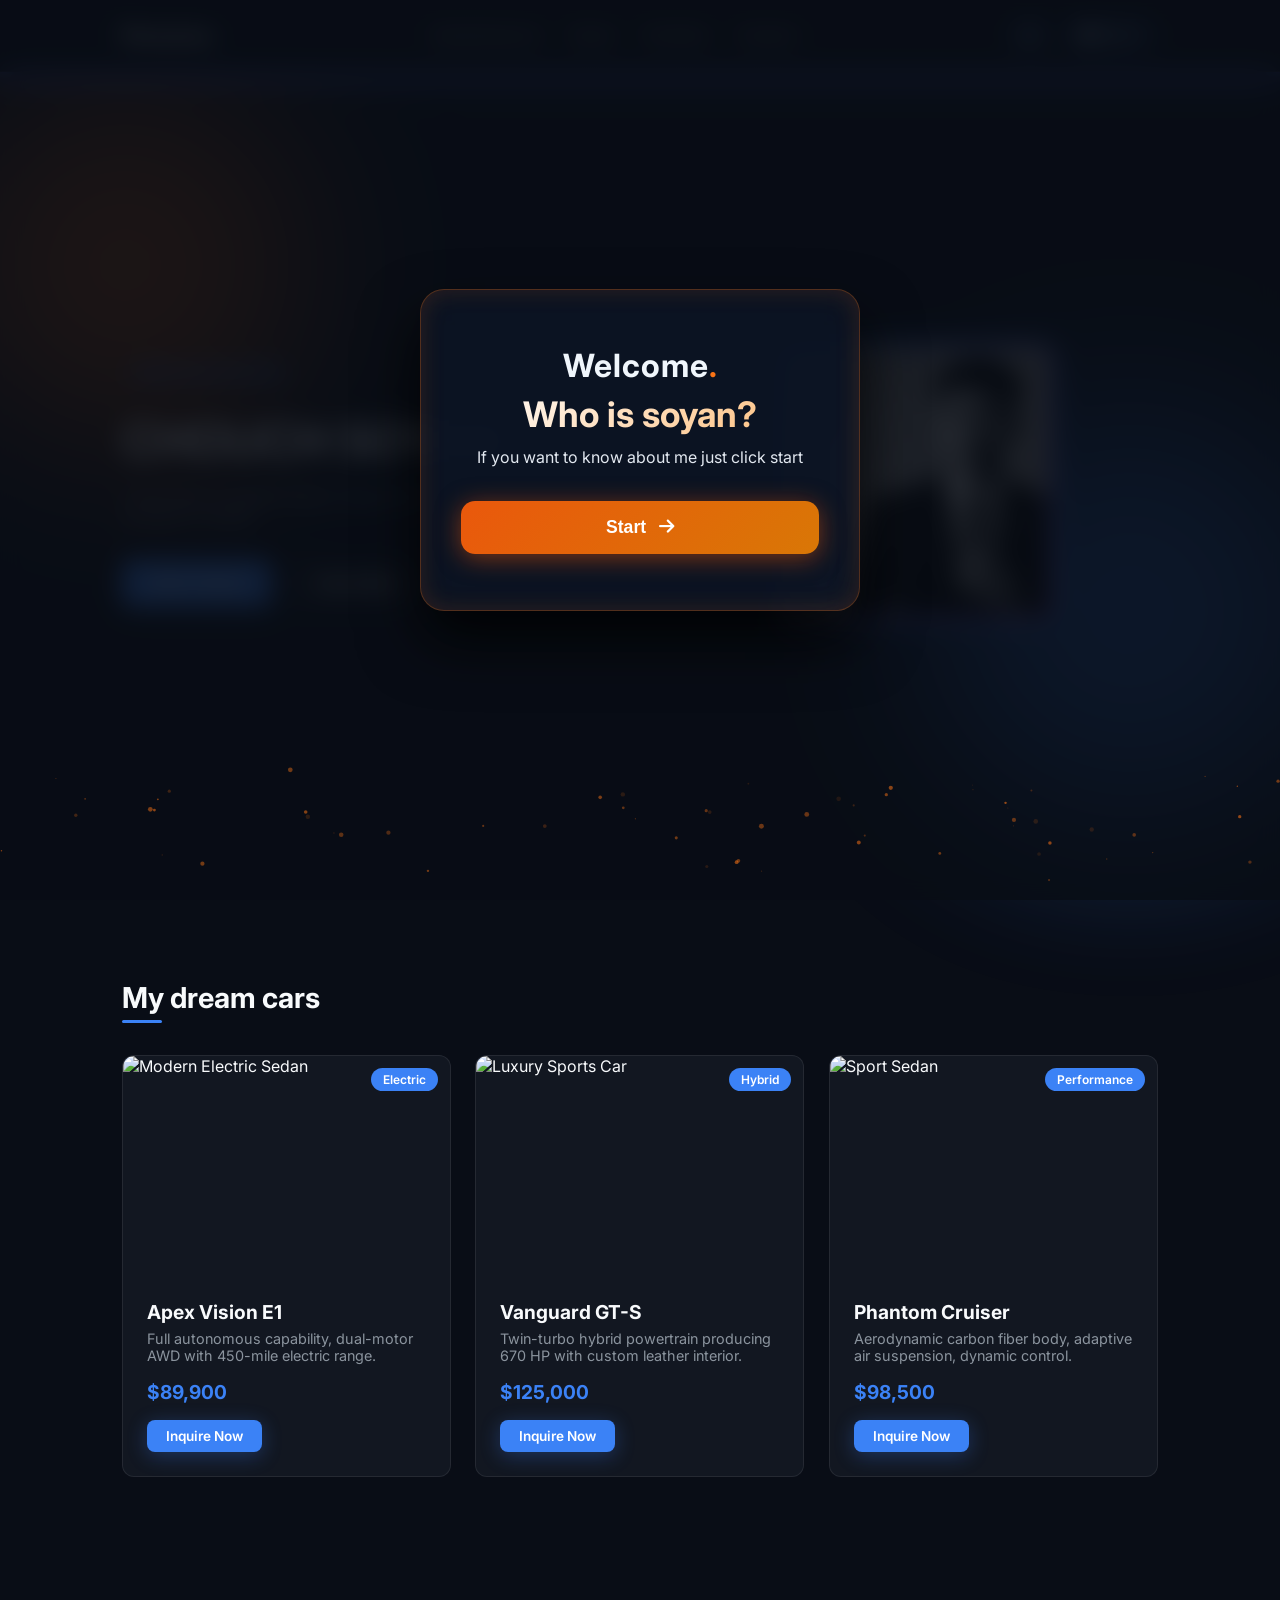
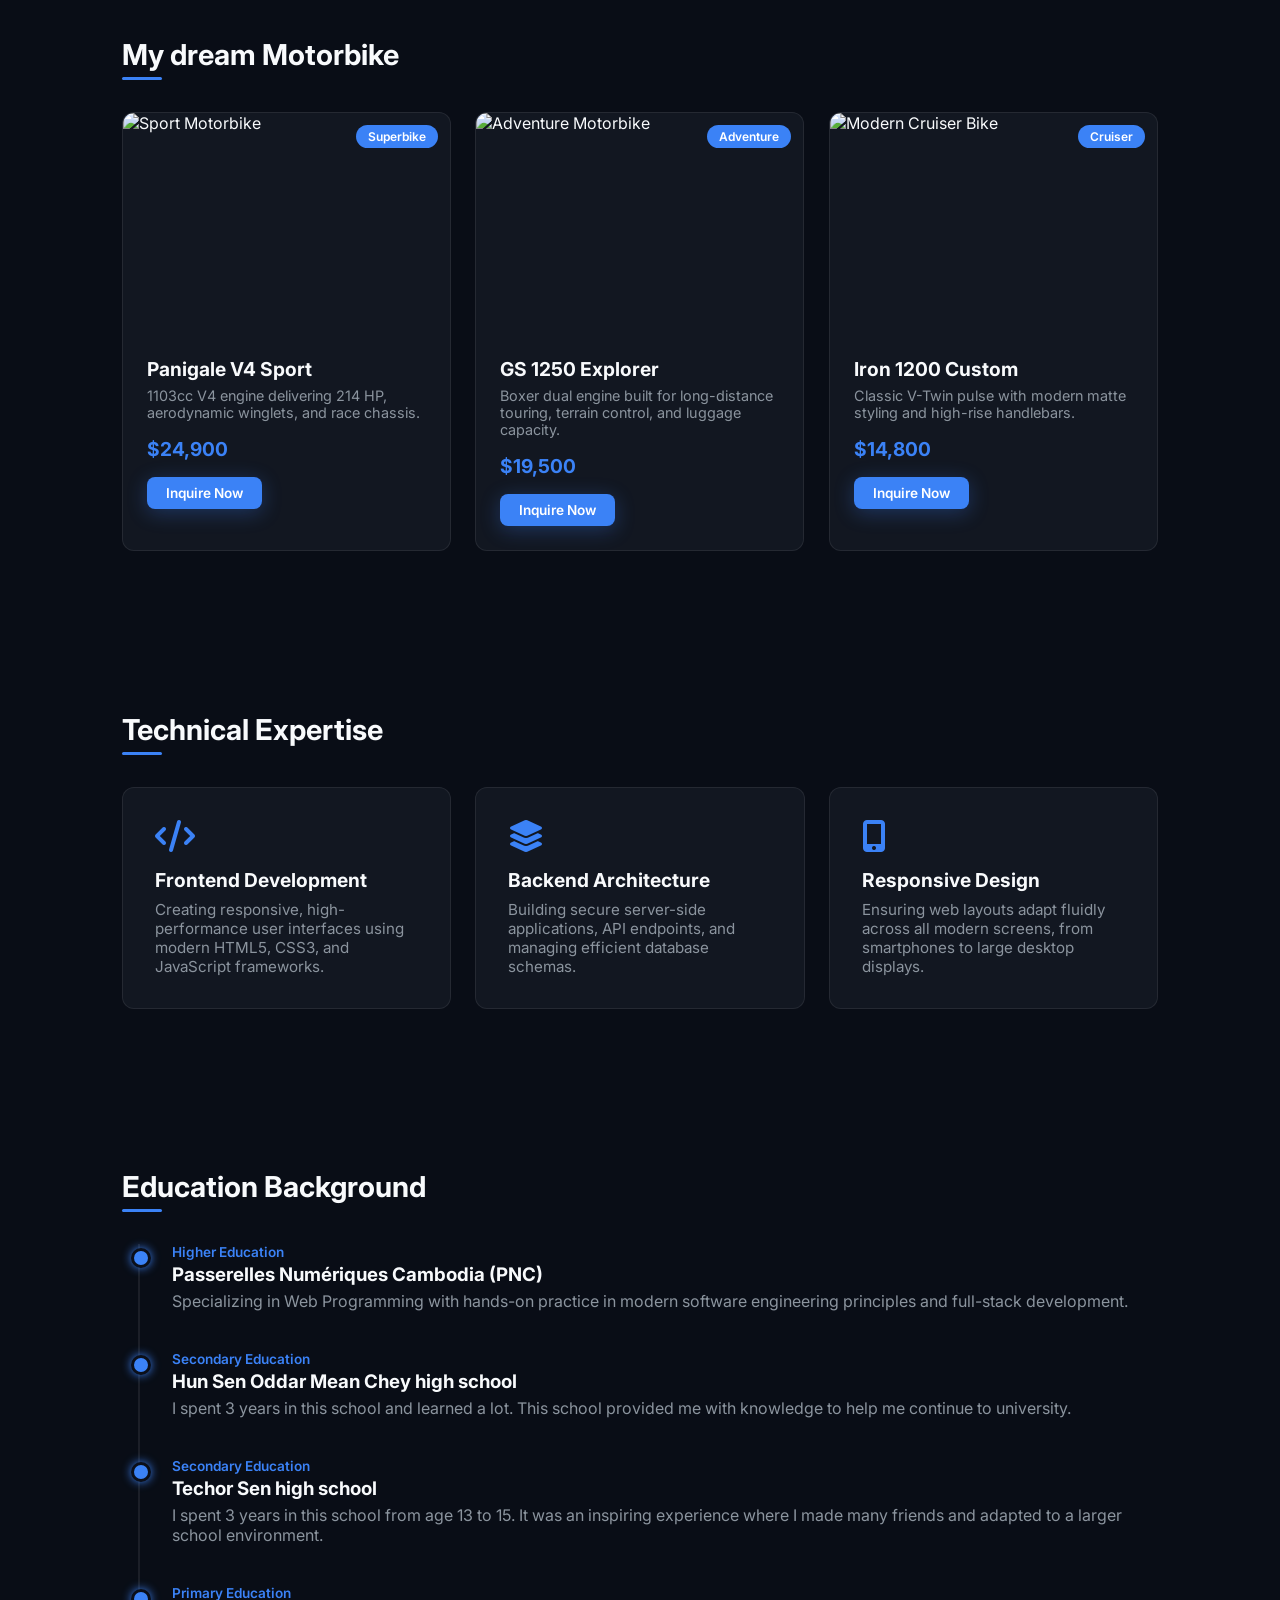
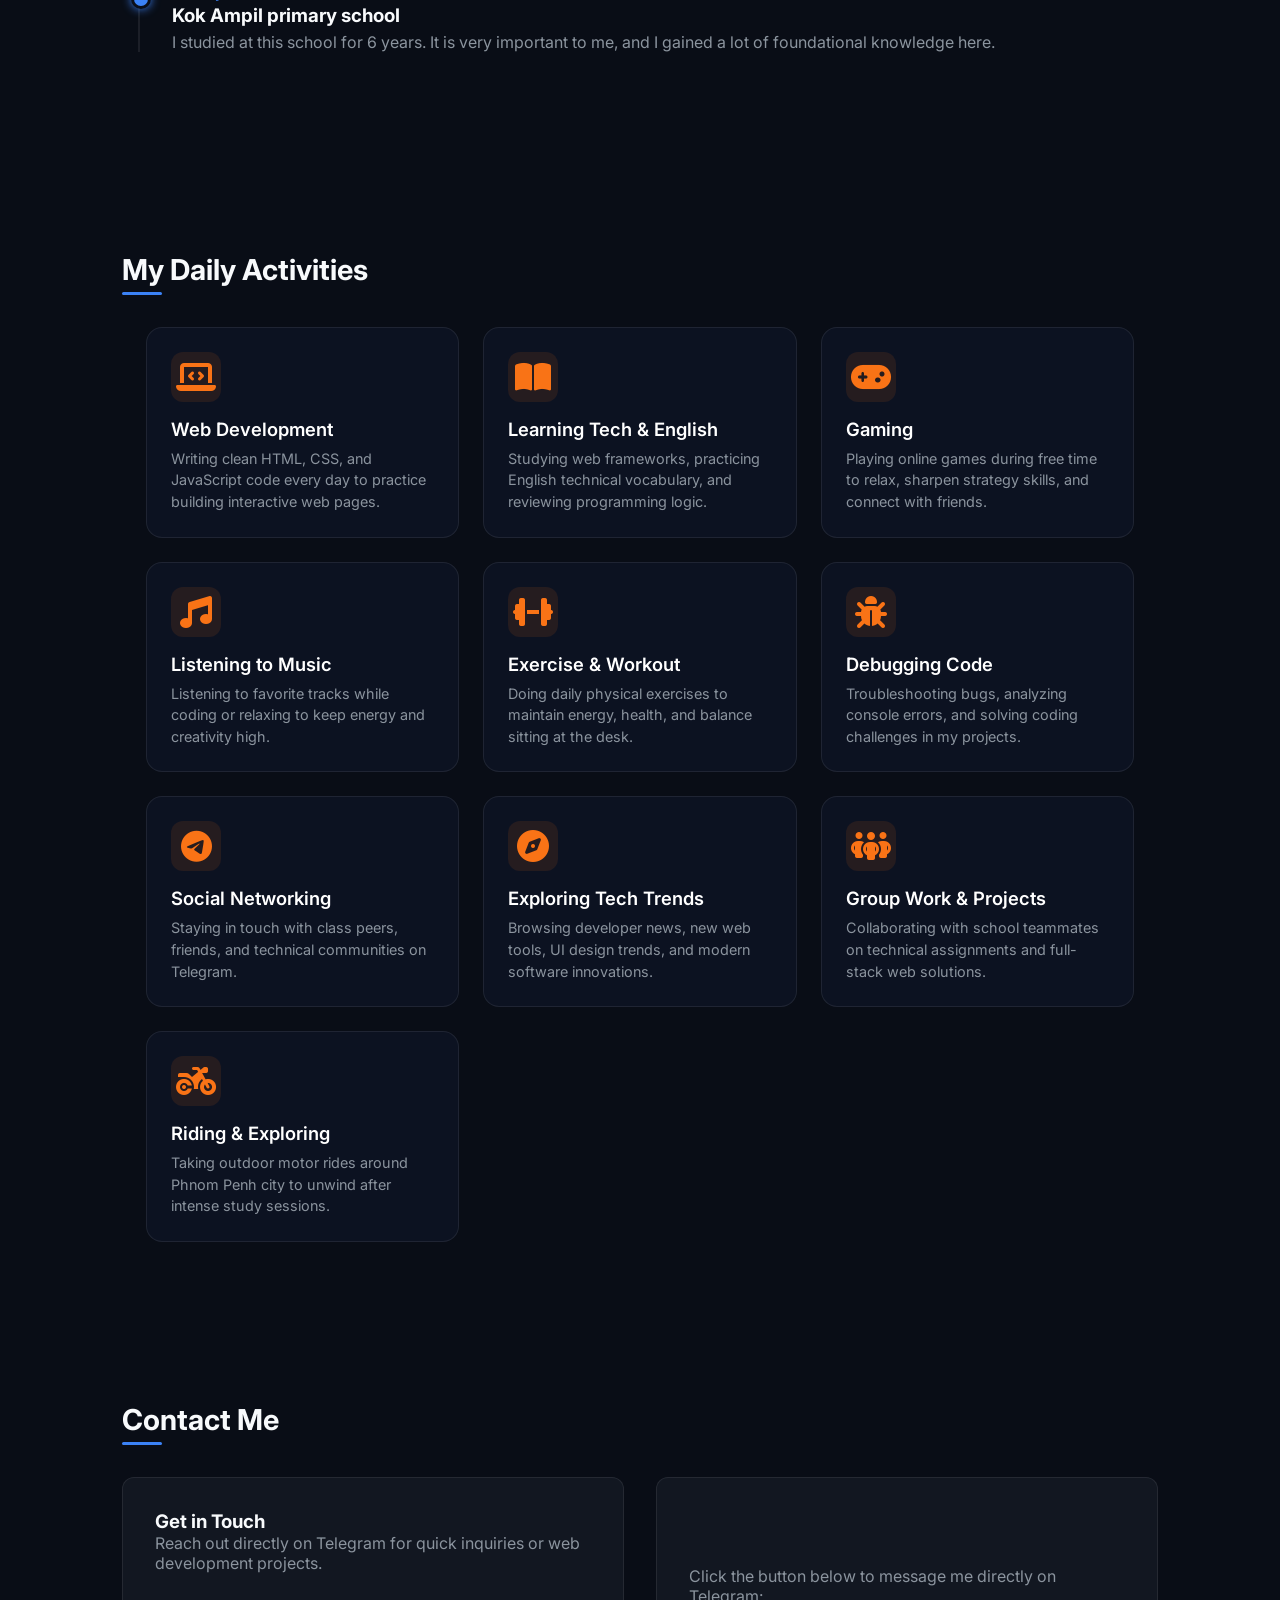
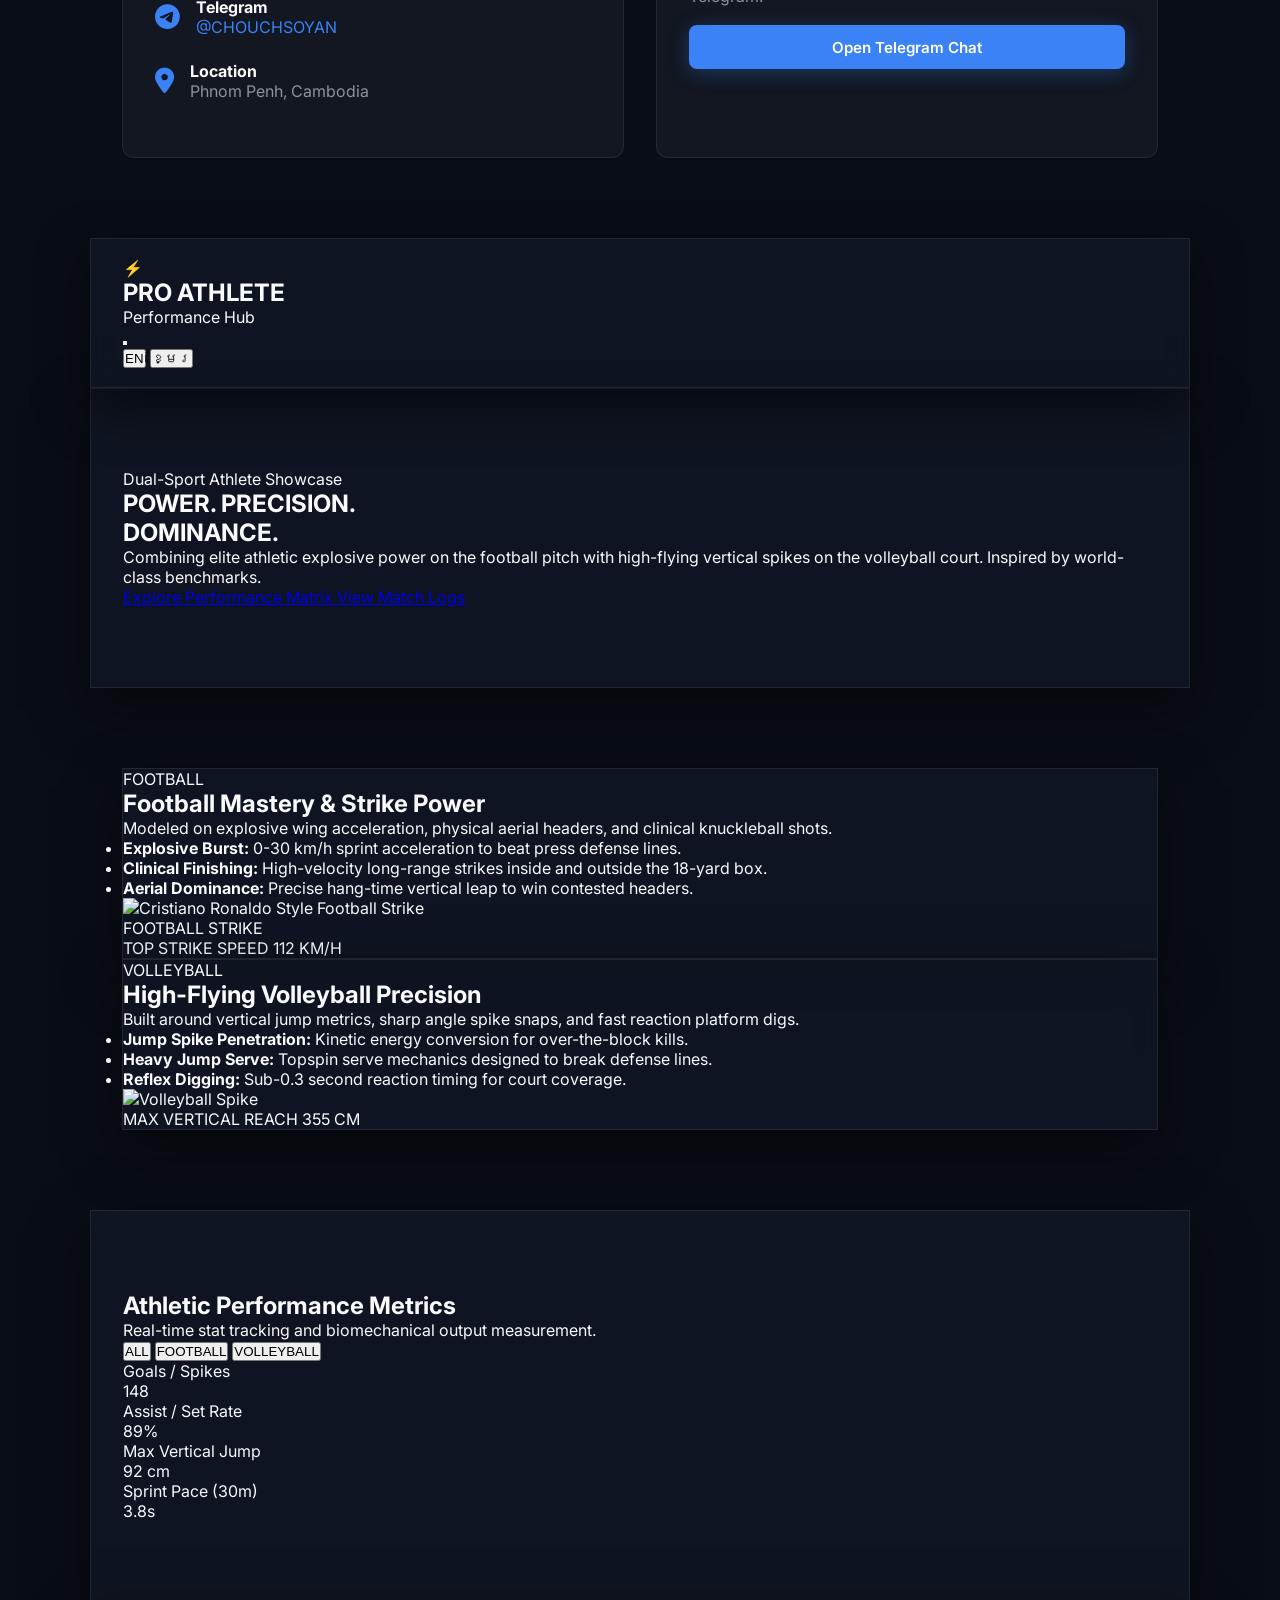
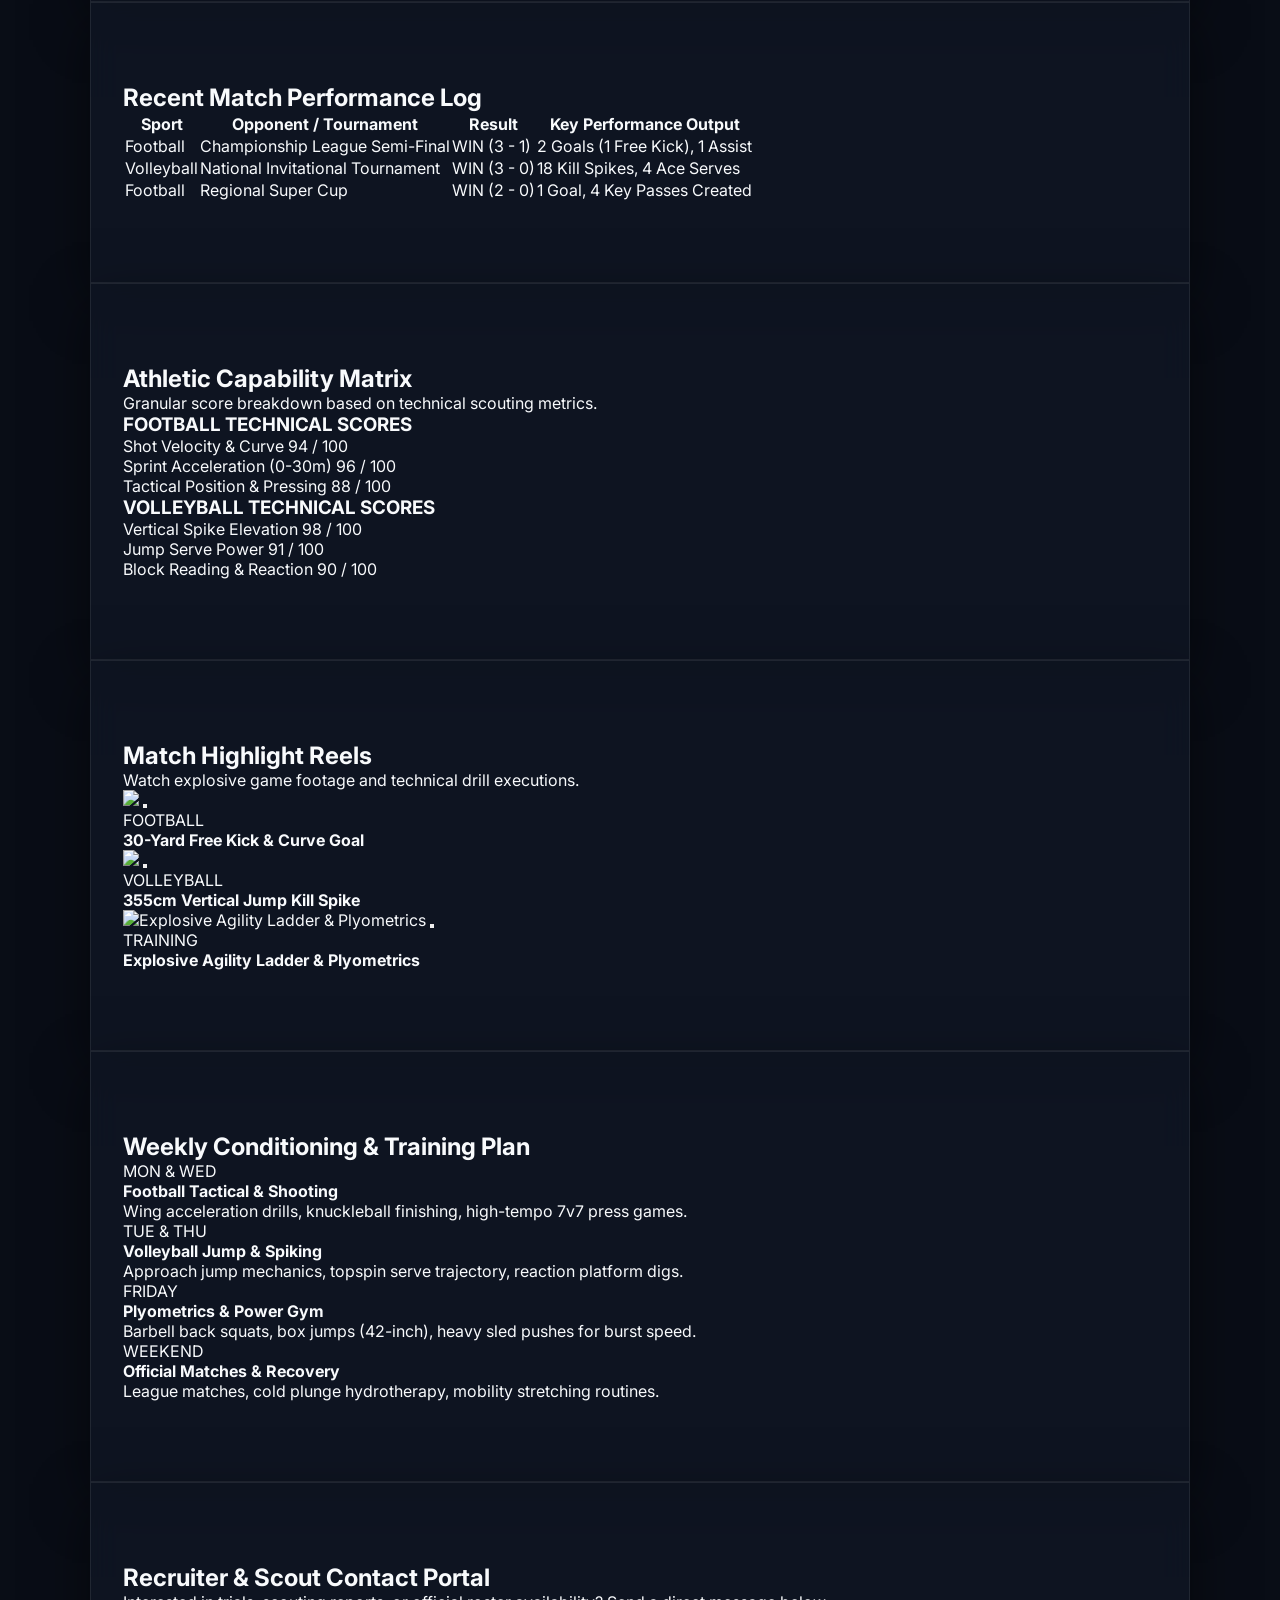
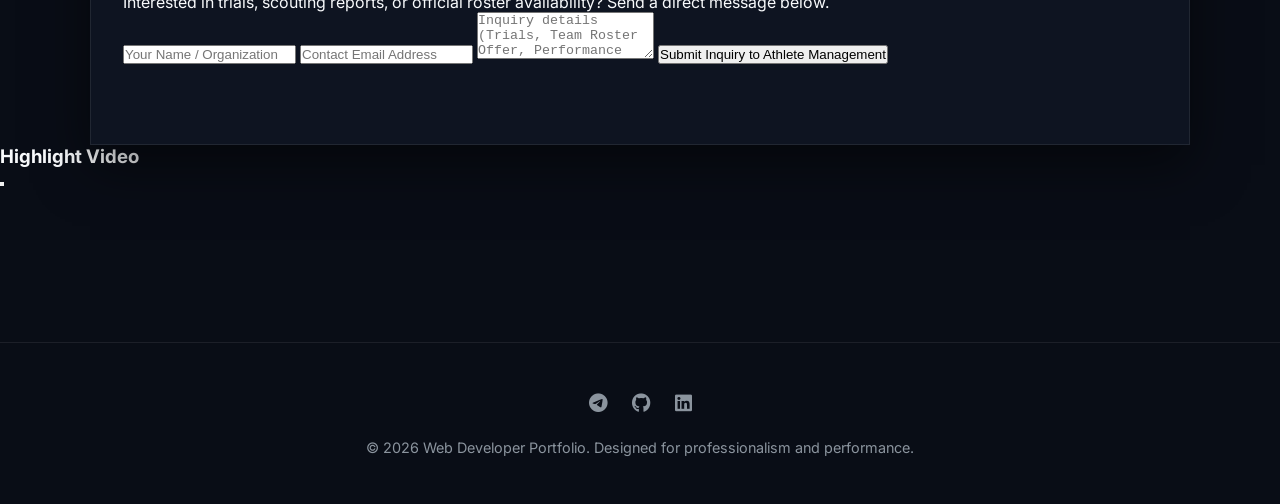
==== commit 76fbd9e9: "Update page" ====
--- a/index.html
+++ b/index.html
@@ -2,15 +2,33 @@
 <html lang="en">
 
 <head>
+ <head>
+  <head>
   <meta charset="UTF-8">
   <meta name="viewport" content="width=device-width, initial-scale=1.0">
   <title>Soyan</title>
 
-  <meta name="description"
-    content="Welcome to Soyan's personal portfolio. Discover my skills, projects, experience, and web development work.">
+  <link rel="icon" type="image/jpeg" href="photo_2026-04-27_22-35-55.jpg">
+  <link rel="apple-touch-icon" href="photo_2026-04-27_22-35-55.jpg">
+
+  <meta property="og:site_name" content="Soyan">
+  <meta property="og:title" content="Soyan">
+  <meta property="og:description" content="Soyan">
+  <meta property="og:image" content="https://persona-c4lu.vercel.app/photo_2026-04-27_22-35-55.jpg">
+  <meta property="og:type" content="website">
+  <meta property="og:url" content="https://persona-c4lu.vercel.app/">
+
+  <meta name="twitter:card" content="summary_large_image">
+  <meta name="twitter:title" content="Soyan">
+  <meta name="twitter:description" content="Soyan">
+  <meta name="twitter:image" content="https://persona-c4lu.vercel.app/photo_2026-04-27_22-35-55.jpg">
+
+  <meta name="description" content="Soyan">
   <meta name="robots" content="index, follow">
+  <meta property="og:site_name" content="Soyan">
 
   <link rel="stylesheet" href="./style.css">
+
 
   <style>
     /* REDIRECT OVERLAY - HIGH QUALITY FIRE ANIMATION */
@@ -350,6 +368,7 @@
     <div class="nav-overlay"></div>
 
     <nav>
+      
       <div class="logo">Persona<span>.</span></div>
 
       <button class="menu-toggle" id="menu-toggle" aria-label="Toggle Navigation">
--- a/style.css
+++ b/style.css
@@ -39,7 +39,7 @@
 :root {
   --bg-color: #0d1117;
   /* Default / Dark Mode Background Image */
-  --bg-image: url('dark_bg.jpg'); 
+  --bg-image: url('dark_bg.jpg');
   --bg-card: rgba(22, 27, 34, 0.75);
   --text-main: #f0f6fc;
   --text-muted: #8b949e;
@@ -55,7 +55,7 @@
 body.light-mode {
   --bg-color: #f8fafc;
   /* Light Mode Background Image */
-  --bg-image: url('light_bg.jpg'); 
+  --bg-image: url('light_bg.jpg');
   --bg-card: rgba(255, 255, 255, 0.85);
   --text-main: #0f172a;
   --text-muted: #475569;
@@ -71,493 +71,543 @@
 body {
   font-family: 'Plus Jakarta Sans', sans-serif;
   background-color: var(--bg-color);
-  
+
   /* Applies background image cleanly across the full viewport */
   background-image: var(--bg-image);
   background-size: cover;
   background-position: center;
   background-repeat: no-repeat;
   background-attachment: fixed;
-  
+
   color: var(--text-main);
   transition: background-image 0.4s ease, background-color 0.4s ease, color 0.4s ease;
   overflow-x: hidden;
   position: relative;
 }
-    body {
-      background: #090d16 !important;
-      background-image: 
-        radial-gradient(at 0% 0%, rgba(249, 115, 22, 0.15) 0px, transparent 50%),
-        radial-gradient(at 100% 0%, rgba(59, 130, 246, 0.15) 0px, transparent 50%),
-        radial-gradient(at 100% 100%, rgba(236, 72, 153, 0.12) 0px, transparent 50%),
-        radial-gradient(at 0% 100%, rgba(139, 92, 246, 0.15) 0px, transparent 50%);
-      background-attachment: fixed;
-      color: #ffffff;
-      overflow-x: hidden;
-      margin: 0;
-    }
-
-    /* Video Background Container exclusively for Nav Header */
-    header {
-      position: relative;
-      width: 100%;
-      overflow: hidden;
-      z-index: 100;
-
-      /* Glowing Lightning Border Effect Around Navbar */
-      border-bottom: 2px solid #3b82f6;
-      box-shadow: 
-        0 0 10px rgba(59, 130, 246, 0.8),
-        0 0 25px rgba(139, 92, 246, 0.6),
-        0 0 45px rgba(59, 130, 246, 0.4);
-      animation: lightningGlow 2.5s infinite alternate ease-in-out;
-    }
-
-    /* Animated Electric Pulse along bottom edge of Nav */
-    header::after {
-      content: '';
-      position: absolute;
-      bottom: 0;
-      left: -100%;
-      width: 50%;
-      height: 2px;
-      background: linear-gradient(90deg, transparent, #ffffff, #60a5fa, #f97316, transparent);
-      animation: electricStreak 2s linear infinite;
-      z-index: 10;
-      pointer-events: none;
-    }
-
-    @keyframes lightningGlow {
-      0% {
-        border-bottom-color: #3b82f6;
-        box-shadow: 
-          0 0 8px rgba(59, 130, 246, 0.7),
-          0 0 20px rgba(59, 130, 246, 0.4),
-          inset 0 -2px 15px rgba(59, 130, 246, 0.3);
-      }
-      50% {
-        border-bottom-color: #a855f7;
-        box-shadow: 
-          0 0 18px rgba(168, 85, 247, 0.9),
-          0 0 35px rgba(236, 72, 153, 0.7),
-          0 0 60px rgba(168, 85, 247, 0.5),
-          inset 0 -2px 25px rgba(168, 85, 247, 0.4);
-      }
-      100% {
-        border-bottom-color: #f97316;
-        box-shadow: 
-          0 0 12px rgba(249, 115, 22, 0.8),
-          0 0 30px rgba(249, 115, 22, 0.5),
-          inset 0 -2px 18px rgba(249, 115, 22, 0.3);
-      }
-    }
-
-    @keyframes electricStreak {
-      0% { left: -50%; }
-      100% { left: 150%; }
-    }
-
-    /* Background Video inside Navbar */
-    .nav-video-bg {
-      position: absolute;
-      top: 50%;
-      left: 50%;
-      min-width: 100%;
-      min-height: 100%;
-      width: auto;
-      height: auto;
-      transform: translate(-50%, -50%);
-      object-fit: cover;
-      z-index: 0;
-      opacity: 0.45;
-      filter: contrast(115%) brightness(85%);
-    }
-
-    /* Dark Tint Overlay over Navbar Video */
-    .nav-overlay {
-      position: absolute;
-      top: 0;
-      left: 0;
-      width: 100%;
-      height: 100%;
-      background: linear-gradient(180deg, rgba(9, 13, 22, 0.6) 0%, rgba(9, 13, 22, 0.85) 100%);
-      backdrop-filter: blur(8px);
-      -webkit-backdrop-filter: blur(8px);
-      z-index: 1;
-    }
-
-    /* Navigation Menu Items floating above the Video */
-    nav {
-      position: relative;
-      z-index: 2;
-      display: flex;
-      justify-content: space-between;
-      align-items: center;
-      padding: 1.2rem 8%;
-    }
-
-    /* Ambient Background Light Orbs */
-    .bg-orb {
-      position: fixed;
-      border-radius: 50%;
-      filter: blur(90px);
-      z-index: -1;
-      pointer-events: none;
-      opacity: 0.6;
-      animation: floatOrb 10s infinite alternate ease-in-out;
-    }
-
-    .orb-1 {
-      width: 350px;
-      height: 350px;
-      background: #f97316;
-      top: 10%;
-      left: -50px;
-    }
-
-    .orb-2 {
-      width: 400px;
-      height: 400px;
-      background: #3b82f6;
-      bottom: 10%;
-      right: -50px;
-      animation-delay: -5s;
-    }
-
-    @keyframes floatOrb {
-      0% { transform: translate(0, 0) scale(1); }
-      100% { transform: translate(30px, 40px) scale(1.1); }
-    }
-
-    /* Fullscreen Login Page Overlay */
-    #welcome-overlay {
-      position: fixed;
-      top: 0;
-      left: 0;
-      width: 100vw;
-      height: 100vh;
-      z-index: 9999;
-      display: flex;
-      justify-content: center;
-      align-items: center;
-      transition: opacity 0.8s cubic-bezier(0.4, 0, 0.2, 1), visibility 0.8s cubic-bezier(0.4, 0, 0.2, 1);
-      overflow: hidden;
-      background: rgba(9, 13, 22, 0.85);
-      backdrop-filter: blur(12px);
-    }
-
-    /* Glassmorphism Login Card */
-    .welcome-card {
-      position: relative;
-      background: rgba(15, 23, 42, 0.75);
-      backdrop-filter: blur(25px);
-      -webkit-backdrop-filter: blur(25px);
-      border: 1px solid rgba(255, 255, 255, 0.12);
-      padding: 3rem 2.5rem;
-      border-radius: 24px;
-      text-align: center;
-      box-shadow: 0 25px 50px -12px rgba(0, 0, 0, 0.7), inset 0 0 20px rgba(255, 255, 255, 0.05);
-      max-width: 420px;
-      width: 90%;
-      color: #ffffff;
-      z-index: 4;
-    }
-
-    .welcome-card h2 {
-      font-size: 2rem;
-      margin-bottom: 0.5rem;
-      font-weight: 700;
-      background: linear-gradient(135deg, #ffffff, #f97316);
-      -webkit-background-clip: text;
-      -webkit-text-fill-color: transparent;
-    }
-
-    .welcome-card p {
-      color: #94a3b8;
-      margin-bottom: 1.8rem;
-      font-size: 0.95rem;
-      line-height: 1.5;
-    }
-
-    /* Modern Login Inputs */
-    .login-input-group {
-      margin-bottom: 1.2rem;
-      text-align: left;
-    }
-
-    .login-input-group label {
-      display: block;
-      font-size: 0.85rem;
-      color: #cbd5e1;
-      margin-bottom: 0.4rem;
-    }
-
-    .login-input-box {
-      position: relative;
-      display: flex;
-      align-items: center;
-    }
-
-    .login-input-box i {
-      position: absolute;
-      left: 15px;
-      color: #64748b;
-    }
-
-    .login-input-box input {
-      width: 100%;
-      padding: 0.85rem 1rem 0.85rem 2.7rem;
-      background: rgba(15, 23, 42, 0.6);
-      border: 1px solid rgba(255, 255, 255, 0.15);
-      border-radius: 12px;
-      color: #ffffff;
-      font-size: 0.95rem;
-      outline: none;
-      transition: all 0.3s ease;
-    }
-
-    .login-input-box input:focus {
-      border-color: #f97316;
-      box-shadow: 0 0 15px rgba(249, 115, 22, 0.3);
-    }
-
-    /* Action Button */
-    .start-btn {
-      position: relative;
-      width: 100%;
-      padding: 0.9rem 1.8rem;
-      font-size: 1rem;
-      font-weight: 600;
-      color: #ffffff;
-      background: linear-gradient(135deg, #ea580c, #d97706);
-      border: none;
-      border-radius: 12px;
-      cursor: pointer;
-      overflow: hidden;
-      transition: all 0.3s ease;
-      box-shadow: 0 4px 20px rgba(234, 88, 12, 0.4);
-      margin-top: 0.5rem;
-    }
-
-    .start-btn:hover {
-      transform: translateY(-2px);
-      box-shadow: 0 8px 25px rgba(234, 88, 12, 0.6);
-    }
-
-    .welcome-hidden {
-      opacity: 0;
-      visibility: hidden;
-      pointer-events: none;
-    }
-
-    /* Ultra-Slow & Silky-Smooth Card Transition */
-    .car-card {
-      transition: opacity 3.5s cubic-bezier(0.16, 1, 0.3, 1), transform 3.5s cubic-bezier(0.16, 1, 0.3, 1);
-      will-change: transform, opacity;
-      opacity: 1;
-      transform: translateY(0) scale(1);
-    }
-    
-    .card-slide-out {
-      opacity: 0;
-      transform: translateY(-25px) scale(0.95);
-    }
-
-    .card-slide-in {
-      opacity: 0;
-      transform: translateY(25px) scale(0.95);
-    }
-
-    /* Profile Image Super-Smooth Transition */
-    .profile-card-inner img {
-      transition: opacity 1.5s ease-in-out, transform 1.5s ease-in-out;
-      will-change: opacity, transform;
-      opacity: 1;
-      transform: scale(1);
-    }
-
-    .profile-card-inner img.img-fade-out {
-      opacity: 0;
-      transform: scale(0.98);
-    }
+
+
+body {
+  background: #090d16 !important;
+  background-image:
+    radial-gradient(at 0% 0%, rgba(249, 115, 22, 0.15) 0px, transparent 50%),
+    radial-gradient(at 100% 0%, rgba(59, 130, 246, 0.15) 0px, transparent 50%),
+    radial-gradient(at 100% 100%, rgba(236, 72, 153, 0.12) 0px, transparent 50%),
+    radial-gradient(at 0% 100%, rgba(139, 92, 246, 0.15) 0px, transparent 50%);
+  background-attachment: fixed;
+  color: #ffffff;
+  overflow-x: hidden;
+  margin: 0;
+}
+
+/* Video Background Container exclusively for Nav Header */
+header {
+  position: relative;
+  width: 100%;
+  overflow: hidden;
+  z-index: 100;
+
+  /* Glowing Lightning Border Effect Around Navbar */
+  border-bottom: 2px solid #3b82f6;
+  box-shadow:
+    0 0 10px rgba(59, 130, 246, 0.8),
+    0 0 25px rgba(139, 92, 246, 0.6),
+    0 0 45px rgba(59, 130, 246, 0.4);
+  animation: lightningGlow 2.5s infinite alternate ease-in-out;
+}
+
+/* Animated Electric Pulse along bottom edge of Nav */
+header::after {
+  content: '';
+  position: absolute;
+  bottom: 0;
+  left: -100%;
+  width: 50%;
+  height: 2px;
+  background: linear-gradient(90deg, transparent, #ffffff, #60a5fa, #f97316, transparent);
+  animation: electricStreak 2s linear infinite;
+  z-index: 10;
+  pointer-events: none;
+}
+
+.logo-link {
+  display: flex;
+  align-items: center;
+  text-decoration: none;
+}
+
+.site-logo {
+  height: 36px;
+  /* Adjust height to match your header height */
+  width: auto;
+  /* Keeps the original aspect ratio */
+  object-fit: contain;
+  transition: transform 0.3s ease;
+}
+
+.site-logo:hover {
+  transform: scale(1.05);
+  /* Optional hover effect */
+}
+
+/* Ensure mobile header stays aligned */
+@media (max-width: 768px) {
+  .site-logo {
+    height: 30px;
+  }
+}
+
+@keyframes lightningGlow {
+  0% {
+    border-bottom-color: #3b82f6;
+    box-shadow:
+      0 0 8px rgba(59, 130, 246, 0.7),
+      0 0 20px rgba(59, 130, 246, 0.4),
+      inset 0 -2px 15px rgba(59, 130, 246, 0.3);
+  }
+
+  50% {
+    border-bottom-color: #a855f7;
+    box-shadow:
+      0 0 18px rgba(168, 85, 247, 0.9),
+      0 0 35px rgba(236, 72, 153, 0.7),
+      0 0 60px rgba(168, 85, 247, 0.5),
+      inset 0 -2px 25px rgba(168, 85, 247, 0.4);
+  }
+
+  100% {
+    border-bottom-color: #f97316;
+    box-shadow:
+      0 0 12px rgba(249, 115, 22, 0.8),
+      0 0 30px rgba(249, 115, 22, 0.5),
+      inset 0 -2px 18px rgba(249, 115, 22, 0.3);
+  }
+}
+
+@keyframes electricStreak {
+  0% {
+    left: -50%;
+  }
+
+  100% {
+    left: 150%;
+  }
+}
+
+/* Background Video inside Navbar */
+.nav-video-bg {
+  position: absolute;
+  top: 50%;
+  left: 50%;
+  min-width: 100%;
+  min-height: 100%;
+  width: auto;
+  height: auto;
+  transform: translate(-50%, -50%);
+  object-fit: cover;
+  z-index: 0;
+  opacity: 0.45;
+  filter: contrast(115%) brightness(85%);
+}
+
+/* Dark Tint Overlay over Navbar Video */
+.nav-overlay {
+  position: absolute;
+  top: 0;
+  left: 0;
+  width: 100%;
+  height: 100%;
+  background: linear-gradient(180deg, rgba(9, 13, 22, 0.6) 0%, rgba(9, 13, 22, 0.85) 100%);
+  backdrop-filter: blur(8px);
+  -webkit-backdrop-filter: blur(8px);
+  z-index: 1;
+}
+
+/* Navigation Menu Items floating above the Video */
+nav {
+  position: relative;
+  z-index: 2;
+  display: flex;
+  justify-content: space-between;
+  align-items: center;
+  padding: 1.2rem 8%;
+}
+
+/* Ambient Background Light Orbs */
+.bg-orb {
+  position: fixed;
+  border-radius: 50%;
+  filter: blur(90px);
+  z-index: -1;
+  pointer-events: none;
+  opacity: 0.6;
+  animation: floatOrb 10s infinite alternate ease-in-out;
+}
+
+.orb-1 {
+  width: 350px;
+  height: 350px;
+  background: #f97316;
+  top: 10%;
+  left: -50px;
+}
+
+.orb-2 {
+  width: 400px;
+  height: 400px;
+  background: #3b82f6;
+  bottom: 10%;
+  right: -50px;
+  animation-delay: -5s;
+}
+
+@keyframes floatOrb {
+  0% {
+    transform: translate(0, 0) scale(1);
+  }
+
+  100% {
+    transform: translate(30px, 40px) scale(1.1);
+  }
+}
+
+/* Fullscreen Login Page Overlay */
+#welcome-overlay {
+  position: fixed;
+  top: 0;
+  left: 0;
+  width: 100vw;
+  height: 100vh;
+  z-index: 9999;
+  display: flex;
+  justify-content: center;
+  align-items: center;
+  transition: opacity 0.8s cubic-bezier(0.4, 0, 0.2, 1), visibility 0.8s cubic-bezier(0.4, 0, 0.2, 1);
+  overflow: hidden;
+  background: rgba(9, 13, 22, 0.85);
+  backdrop-filter: blur(12px);
+}
+
+/* Glassmorphism Login Card */
+.welcome-card {
+  position: relative;
+  background: rgba(15, 23, 42, 0.75);
+  backdrop-filter: blur(25px);
+  -webkit-backdrop-filter: blur(25px);
+  border: 1px solid rgba(255, 255, 255, 0.12);
+  padding: 3rem 2.5rem;
+  border-radius: 24px;
+  text-align: center;
+  box-shadow: 0 25px 50px -12px rgba(0, 0, 0, 0.7), inset 0 0 20px rgba(255, 255, 255, 0.05);
+  max-width: 420px;
+  width: 90%;
+  color: #ffffff;
+  z-index: 4;
+}
+
+.welcome-card h2 {
+  font-size: 2rem;
+  margin-bottom: 0.5rem;
+  font-weight: 700;
+  background: linear-gradient(135deg, #ffffff, #f97316);
+  -webkit-background-clip: text;
+  -webkit-text-fill-color: transparent;
+}
+
+.welcome-card p {
+  color: #94a3b8;
+  margin-bottom: 1.8rem;
+  font-size: 0.95rem;
+  line-height: 1.5;
+}
+
+/* Modern Login Inputs */
+.login-input-group {
+  margin-bottom: 1.2rem;
+  text-align: left;
+}
+
+.login-input-group label {
+  display: block;
+  font-size: 0.85rem;
+  color: #cbd5e1;
+  margin-bottom: 0.4rem;
+}
+
+.login-input-box {
+  position: relative;
+  display: flex;
+  align-items: center;
+}
+
+.login-input-box i {
+  position: absolute;
+  left: 15px;
+  color: #64748b;
+}
+
+.login-input-box input {
+  width: 100%;
+  padding: 0.85rem 1rem 0.85rem 2.7rem;
+  background: rgba(15, 23, 42, 0.6);
+  border: 1px solid rgba(255, 255, 255, 0.15);
+  border-radius: 12px;
+  color: #ffffff;
+  font-size: 0.95rem;
+  outline: none;
+  transition: all 0.3s ease;
+}
+
+.login-input-box input:focus {
+  border-color: #f97316;
+  box-shadow: 0 0 15px rgba(249, 115, 22, 0.3);
+}
+
+/* Action Button */
+.start-btn {
+  position: relative;
+  width: 100%;
+  padding: 0.9rem 1.8rem;
+  font-size: 1rem;
+  font-weight: 600;
+  color: #ffffff;
+  background: linear-gradient(135deg, #ea580c, #d97706);
+  border: none;
+  border-radius: 12px;
+  cursor: pointer;
+  overflow: hidden;
+  transition: all 0.3s ease;
+  box-shadow: 0 4px 20px rgba(234, 88, 12, 0.4);
+  margin-top: 0.5rem;
+}
+
+.start-btn:hover {
+  transform: translateY(-2px);
+  box-shadow: 0 8px 25px rgba(234, 88, 12, 0.6);
+}
+
+.welcome-hidden {
+  opacity: 0;
+  visibility: hidden;
+  pointer-events: none;
+}
+
+/* Ultra-Slow & Silky-Smooth Card Transition */
+.car-card {
+  transition: opacity 3.5s cubic-bezier(0.16, 1, 0.3, 1), transform 3.5s cubic-bezier(0.16, 1, 0.3, 1);
+  will-change: transform, opacity;
+  opacity: 1;
+  transform: translateY(0) scale(1);
+}
+
+.card-slide-out {
+  opacity: 0;
+  transform: translateY(-25px) scale(0.95);
+}
+
+.card-slide-in {
+  opacity: 0;
+  transform: translateY(25px) scale(0.95);
+}
+
+/* Profile Image Super-Smooth Transition */
+.profile-card-inner img {
+  transition: opacity 1.5s ease-in-out, transform 1.5s ease-in-out;
+  will-change: opacity, transform;
+  opacity: 1;
+  transform: scale(1);
+}
+
+.profile-card-inner img.img-fade-out {
+  opacity: 0;
+  transform: scale(0.98);
+}
+
 body.km-font {
   font-family: 'Kantumruy Pro', 'Plus Jakarta Sans', sans-serif;
 }
-   #welcome-overlay {
-      position: fixed;
-      top: 0;
-      left: 0;
-      width: 100vw;
-      height: 100vh;
-      z-index: 9999;
-      display: flex;
-      justify-content: center;
-      align-items: center;
-      transition: opacity 0.8s cubic-bezier(0.4, 0, 0.2, 1), visibility 0.8s cubic-bezier(0.4, 0, 0.2, 1);
-      overflow: hidden;
-    }
-
-    /* Background Action Video Styling */
-    .bg-video {
-      position: absolute;
-      top: 50%;
-      left: 50%;
-      min-width: 100%;
-      min-height: 100%;
-      width: auto;
-      height: auto;
-      transform: translate(-50%, -50%) scale(1.05);
-      object-fit: cover;
-      z-index: 1;
-      animation: subtleActionZoom 12s infinite alternate ease-in-out;
-    }
-
-    /* Subtle dynamic zoom */
-    @keyframes subtleActionZoom {
-      0% { transform: translate(-50%, -50%) scale(1); }
-      100% { transform: translate(-50%, -50%) scale(1.08); }
-    }
-
-    /* Cinematic Dark & Heat Gradient Overlay */
-    .video-overlay {
-      position: absolute;
-      top: 0;
-      left: 0;
-      width: 100%;
-      height: 100%;
-      background: radial-gradient(circle at center, rgba(15, 23, 42, 0.5) 0%, rgba(2, 6, 23, 0.85) 100%);
-      z-index: 2;
-    }
-
-    /* Canvas for Dust/Sand Action Particles */
-    #dust-canvas {
-      position: absolute;
-      top: 0;
-      left: 0;
-      width: 100%;
-      height: 100%;
-      z-index: 3;
-      pointer-events: none;
-    }
-
-    /* Glassmorphism Card */
-    .welcome-card {
-      position: relative;
-      background: rgba(15, 23, 42, 0.65);
-      backdrop-filter: blur(20px);
-      -webkit-backdrop-filter: blur(20px);
-      border: 1px solid rgba(249, 115, 22, 0.3);
-      padding: 3.5rem 2.5rem;
-      border-radius: 24px;
-      text-align: center;
-      box-shadow: 0 30px 60px rgba(0, 0, 0, 0.8), inset 0 0 25px rgba(249, 115, 22, 0.15);
-      max-width: 440px;
-      width: 90%;
-      color: #ffffff;
-      z-index: 4;
-      animation: actionPulse 3s infinite alternate cubic-bezier(0.4, 0, 0.2, 1);
-    }
-
-    @keyframes actionPulse {
-      0% {
-        box-shadow: 0 20px 50px rgba(234, 88, 12, 0.25), inset 0 0 15px rgba(249, 115, 22, 0.1);
-        border-color: rgba(249, 115, 22, 0.3);
-      }
-      100% {
-        box-shadow: 0 30px 70px rgba(234, 88, 12, 0.5), inset 0 0 30px rgba(249, 115, 22, 0.3);
-        border-color: rgba(249, 115, 22, 0.6);
-      }
-    }
-
-    .welcome-card h2 {
-      font-size: 2.2rem;
-      margin-bottom: 0.6rem;
-      font-weight: 700;
-      background: linear-gradient(135deg, #ffffff, #fdba74);
-      -webkit-background-clip: text;
-      -webkit-text-fill-color: transparent;
-    }
-
-    .welcome-card p {
-      color: #e2e8f0;
-      margin-bottom: 2.2rem;
-      font-size: 1rem;
-      line-height: 1.5;
-    }
-
-    /* Action Button */
-    .start-btn {
-      position: relative;
-      width: 100%;
-      padding: 1rem 1.8rem;
-      font-size: 1.1rem;
-      font-weight: 600;
-      color: #ffffff;
-      background: linear-gradient(135deg, #ea580c, #d97706);
-      border: none;
-      border-radius: 14px;
-      cursor: pointer;
-      overflow: hidden;
-      transition: all 0.3s ease;
-      box-shadow: 0 4px 25px rgba(234, 88, 12, 0.5);
-    }
-
-    .start-btn::before {
-      content: '';
-      position: absolute;
-      top: 0;
-      left: -100%;
-      width: 100%;
-      height: 100%;
-      background: linear-gradient(90deg, transparent, rgba(255, 255, 255, 0.5), transparent);
-      transition: left 0.5s ease;
-    }
-
-    .start-btn:hover::before {
-      left: 100%;
-    }
-
-    .start-btn:hover {
-      transform: translateY(-3px) scale(1.03);
-      box-shadow: 0 10px 35px rgba(234, 88, 12, 0.7);
-    }
-
-    .welcome-hidden {
-      opacity: 0;
-      visibility: hidden;
-      pointer-events: none;
-    }
-
-    /* Ultra-Slow & Silky-Smooth Card Transition */
-    .car-card {
-      transition: opacity 3.5s cubic-bezier(0.16, 1, 0.3, 1), transform 3.5s cubic-bezier(0.16, 1, 0.3, 1);
-      will-change: transform, opacity;
-      opacity: 1;
-      transform: translateY(0) scale(1);
-    }
-    
-    /* Sliding Out - Very Slow Fade & Gentle Lift */
-    .card-slide-out {
-      opacity: 0;
-      transform: translateY(-25px) scale(0.95);
-    }
-
-    /* Sliding In - Gentle Descent */
-    .card-slide-in {
-      opacity: 0;
-      transform: translateY(25px) scale(0.95);
-    }
-
-    /* Profile Image Smooth Cross-Fade Transition */
-    .profile-card-inner img {
-      transition: opacity 1s ease-in-out, transform 1s ease-in-out;
-      will-change: opacity, transform;
-    }
-
-    .profile-card-inner img.img-fade-out {
-      opacity: 0;
-      transform: scale(0.95);
-    }
+
+#welcome-overlay {
+  position: fixed;
+  top: 0;
+  left: 0;
+  width: 100vw;
+  height: 100vh;
+  z-index: 9999;
+  display: flex;
+  justify-content: center;
+  align-items: center;
+  transition: opacity 0.8s cubic-bezier(0.4, 0, 0.2, 1), visibility 0.8s cubic-bezier(0.4, 0, 0.2, 1);
+  overflow: hidden;
+}
+
+/* Background Action Video Styling */
+.bg-video {
+  position: absolute;
+  top: 50%;
+  left: 50%;
+  min-width: 100%;
+  min-height: 100%;
+  width: auto;
+  height: auto;
+  transform: translate(-50%, -50%) scale(1.05);
+  object-fit: cover;
+  z-index: 1;
+  animation: subtleActionZoom 12s infinite alternate ease-in-out;
+}
+
+/* Subtle dynamic zoom */
+@keyframes subtleActionZoom {
+  0% {
+    transform: translate(-50%, -50%) scale(1);
+  }
+
+  100% {
+    transform: translate(-50%, -50%) scale(1.08);
+  }
+}
+
+/* Cinematic Dark & Heat Gradient Overlay */
+.video-overlay {
+  position: absolute;
+  top: 0;
+  left: 0;
+  width: 100%;
+  height: 100%;
+  background: radial-gradient(circle at center, rgba(15, 23, 42, 0.5) 0%, rgba(2, 6, 23, 0.85) 100%);
+  z-index: 2;
+}
+
+/* Canvas for Dust/Sand Action Particles */
+#dust-canvas {
+  position: absolute;
+  top: 0;
+  left: 0;
+  width: 100%;
+  height: 100%;
+  z-index: 3;
+  pointer-events: none;
+}
+
+/* Glassmorphism Card */
+.welcome-card {
+  position: relative;
+  background: rgba(15, 23, 42, 0.65);
+  backdrop-filter: blur(20px);
+  -webkit-backdrop-filter: blur(20px);
+  border: 1px solid rgba(249, 115, 22, 0.3);
+  padding: 3.5rem 2.5rem;
+  border-radius: 24px;
+  text-align: center;
+  box-shadow: 0 30px 60px rgba(0, 0, 0, 0.8), inset 0 0 25px rgba(249, 115, 22, 0.15);
+  max-width: 440px;
+  width: 90%;
+  color: #ffffff;
+  z-index: 4;
+  animation: actionPulse 3s infinite alternate cubic-bezier(0.4, 0, 0.2, 1);
+}
+
+@keyframes actionPulse {
+  0% {
+    box-shadow: 0 20px 50px rgba(234, 88, 12, 0.25), inset 0 0 15px rgba(249, 115, 22, 0.1);
+    border-color: rgba(249, 115, 22, 0.3);
+  }
+
+  100% {
+    box-shadow: 0 30px 70px rgba(234, 88, 12, 0.5), inset 0 0 30px rgba(249, 115, 22, 0.3);
+    border-color: rgba(249, 115, 22, 0.6);
+  }
+}
+
+.welcome-card h2 {
+  font-size: 2.2rem;
+  margin-bottom: 0.6rem;
+  font-weight: 700;
+  background: linear-gradient(135deg, #ffffff, #fdba74);
+  -webkit-background-clip: text;
+  -webkit-text-fill-color: transparent;
+}
+
+.welcome-card p {
+  color: #e2e8f0;
+  margin-bottom: 2.2rem;
+  font-size: 1rem;
+  line-height: 1.5;
+}
+
+/* Action Button */
+.start-btn {
+  position: relative;
+  width: 100%;
+  padding: 1rem 1.8rem;
+  font-size: 1.1rem;
+  font-weight: 600;
+  color: #ffffff;
+  background: linear-gradient(135deg, #ea580c, #d97706);
+  border: none;
+  border-radius: 14px;
+  cursor: pointer;
+  overflow: hidden;
+  transition: all 0.3s ease;
+  box-shadow: 0 4px 25px rgba(234, 88, 12, 0.5);
+}
+
+.start-btn::before {
+  content: '';
+  position: absolute;
+  top: 0;
+  left: -100%;
+  width: 100%;
+  height: 100%;
+  background: linear-gradient(90deg, transparent, rgba(255, 255, 255, 0.5), transparent);
+  transition: left 0.5s ease;
+}
+
+.start-btn:hover::before {
+  left: 100%;
+}
+
+.start-btn:hover {
+  transform: translateY(-3px) scale(1.03);
+  box-shadow: 0 10px 35px rgba(234, 88, 12, 0.7);
+}
+
+.welcome-hidden {
+  opacity: 0;
+  visibility: hidden;
+  pointer-events: none;
+}
+
+/* Ultra-Slow & Silky-Smooth Card Transition */
+.car-card {
+  transition: opacity 3.5s cubic-bezier(0.16, 1, 0.3, 1), transform 3.5s cubic-bezier(0.16, 1, 0.3, 1);
+  will-change: transform, opacity;
+  opacity: 1;
+  transform: translateY(0) scale(1);
+}
+
+/* Sliding Out - Very Slow Fade & Gentle Lift */
+.card-slide-out {
+  opacity: 0;
+  transform: translateY(-25px) scale(0.95);
+}
+
+/* Sliding In - Gentle Descent */
+.card-slide-in {
+  opacity: 0;
+  transform: translateY(25px) scale(0.95);
+}
+
+/* Profile Image Smooth Cross-Fade Transition */
+.profile-card-inner img {
+  transition: opacity 1s ease-in-out, transform 1s ease-in-out;
+  will-change: opacity, transform;
+}
+
+.profile-card-inner img.img-fade-out {
+  opacity: 0;
+  transform: scale(0.95);
+}
+
 /* Background Canvas */
 #bg-canvas {
   position: fixed;
@@ -967,7 +1017,8 @@
   gap: 2rem;
 }
 
-.contact-info, .contact-form-box {
+.contact-info,
+.contact-form-box {
   background: var(--card-bg);
   border: 1px solid var(--card-border);
   padding: 2rem;
@@ -979,7 +1030,8 @@
   transition: var(--transition);
 }
 
-.contact-info:hover, .contact-form-box:hover {
+.contact-info:hover,
+.contact-form-box:hover {
   border-color: rgba(59, 130, 246, 0.4);
 }
 
@@ -1029,24 +1081,56 @@
 }
 
 /* Floating Animations */
-.float-anim-1 { animation: floatUp 4s ease-in-out infinite; }
-.float-anim-2 { animation: floatUp 4.5s ease-in-out infinite; animation-delay: 0.5s; }
-.float-anim-3 { animation: floatUp 5s ease-in-out infinite; animation-delay: 1s; }
-.float-anim-4 { animation: floatUp 4.2s ease-in-out infinite; animation-delay: 1.5s; }
+.float-anim-1 {
+  animation: floatUp 4s ease-in-out infinite;
+}
+
+.float-anim-2 {
+  animation: floatUp 4.5s ease-in-out infinite;
+  animation-delay: 0.5s;
+}
+
+.float-anim-3 {
+  animation: floatUp 5s ease-in-out infinite;
+  animation-delay: 1s;
+}
+
+.float-anim-4 {
+  animation: floatUp 4.2s ease-in-out infinite;
+  animation-delay: 1.5s;
+}
 
 @keyframes floatUp {
-  0% { transform: translateY(0px); }
-  50% { transform: translateY(-12px); }
-  100% { transform: translateY(0px); }
+  0% {
+    transform: translateY(0px);
+  }
+
+  50% {
+    transform: translateY(-12px);
+  }
+
+  100% {
+    transform: translateY(0px);
+  }
 }
 
 /* Pulsing Button Action */
-.pulse-btn { animation: pulseGlow 2.5s infinite; }
+.pulse-btn {
+  animation: pulseGlow 2.5s infinite;
+}
 
 @keyframes pulseGlow {
-  0% { box-shadow: 0 0 0 0 rgba(59, 130, 246, 0.6); }
-  70% { box-shadow: 0 0 0 15px rgba(59, 130, 246, 0); }
-  100% { box-shadow: 0 0 0 0 rgba(59, 130, 246, 0); }
+  0% {
+    box-shadow: 0 0 0 0 rgba(59, 130, 246, 0.6);
+  }
+
+  70% {
+    box-shadow: 0 0 0 15px rgba(59, 130, 246, 0);
+  }
+
+  100% {
+    box-shadow: 0 0 0 0 rgba(59, 130, 246, 0);
+  }
 }
 
 /* Responsive Layout */
@@ -1056,7 +1140,16 @@
     text-align: center;
     padding-top: 6rem;
   }
-  .hero-content p { margin: 0 auto 2rem; }
-  .hero-buttons { justify-content: center; }
-  .nav-links { display: none; }
+
+  .hero-content p {
+    margin: 0 auto 2rem;
+  }
+
+  .hero-buttons {
+    justify-content: center;
+  }
+
+  .nav-links {
+    display: none;
+  }
 }
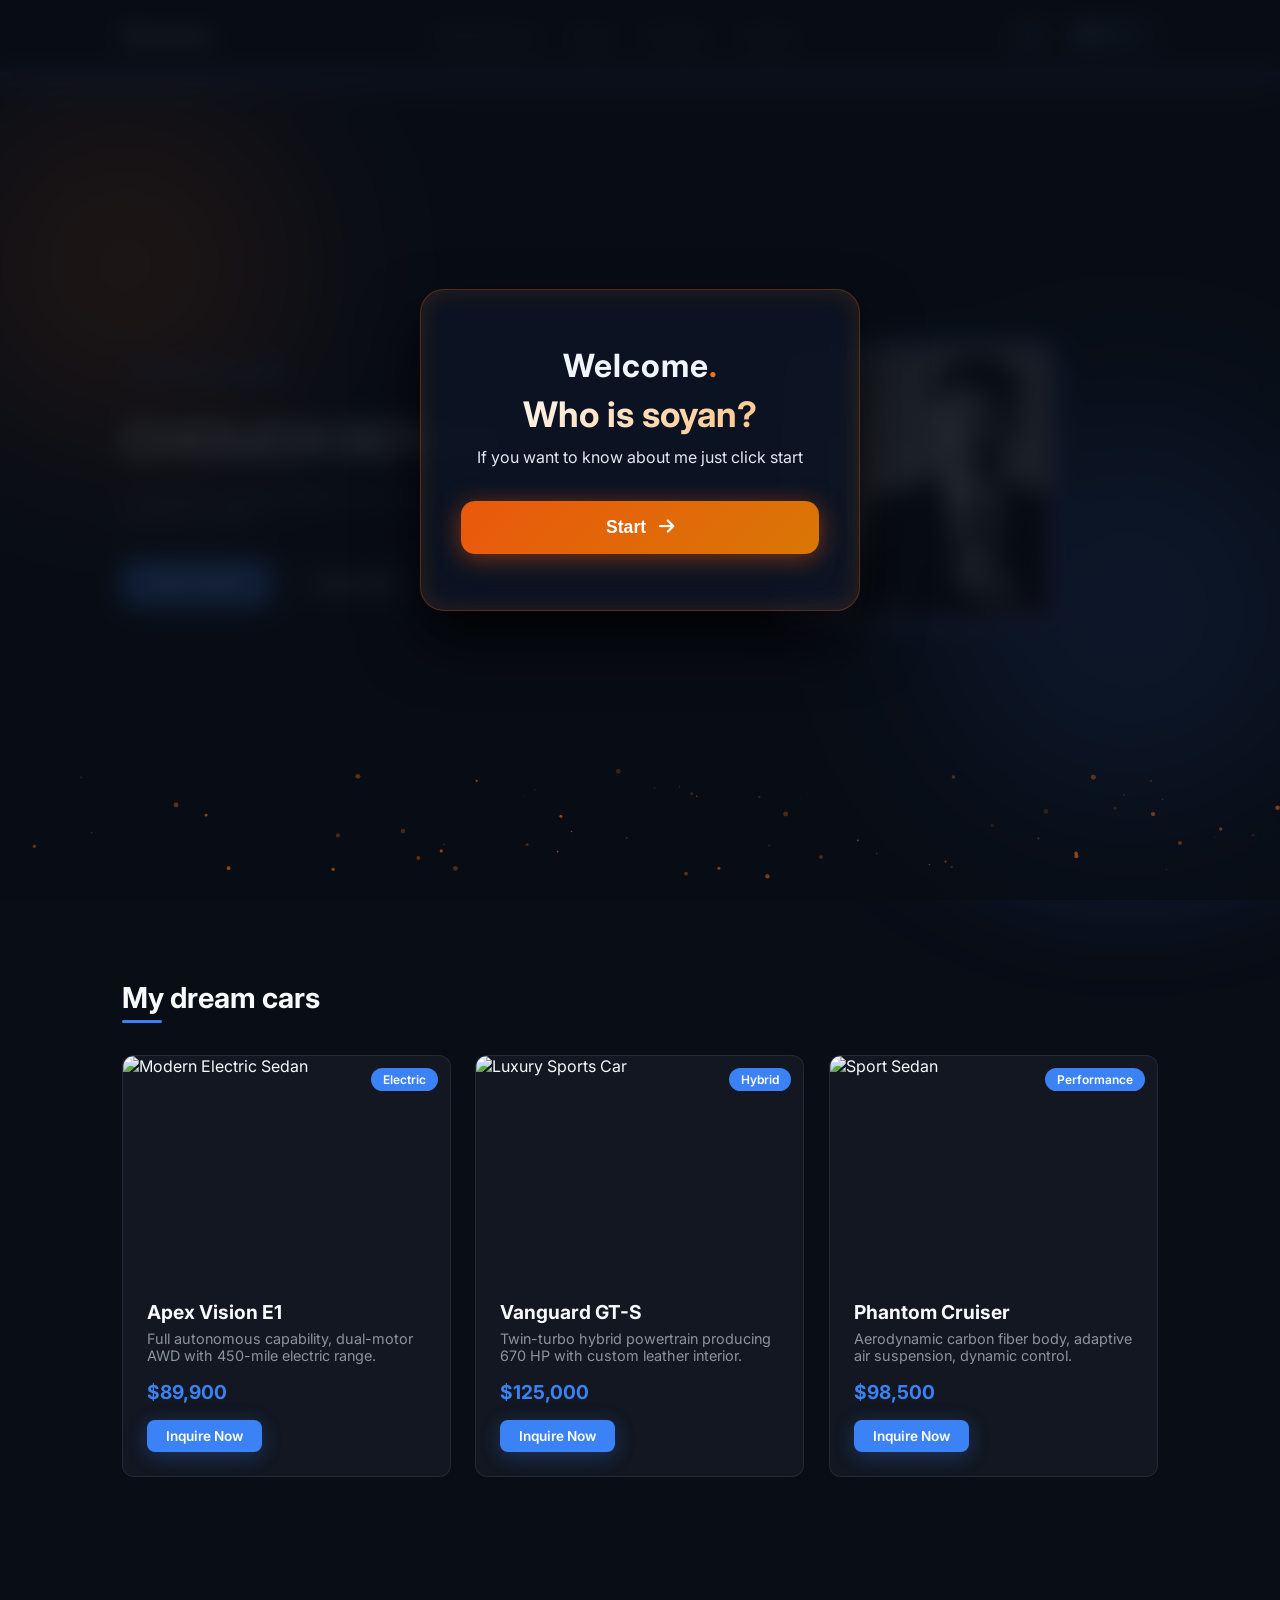
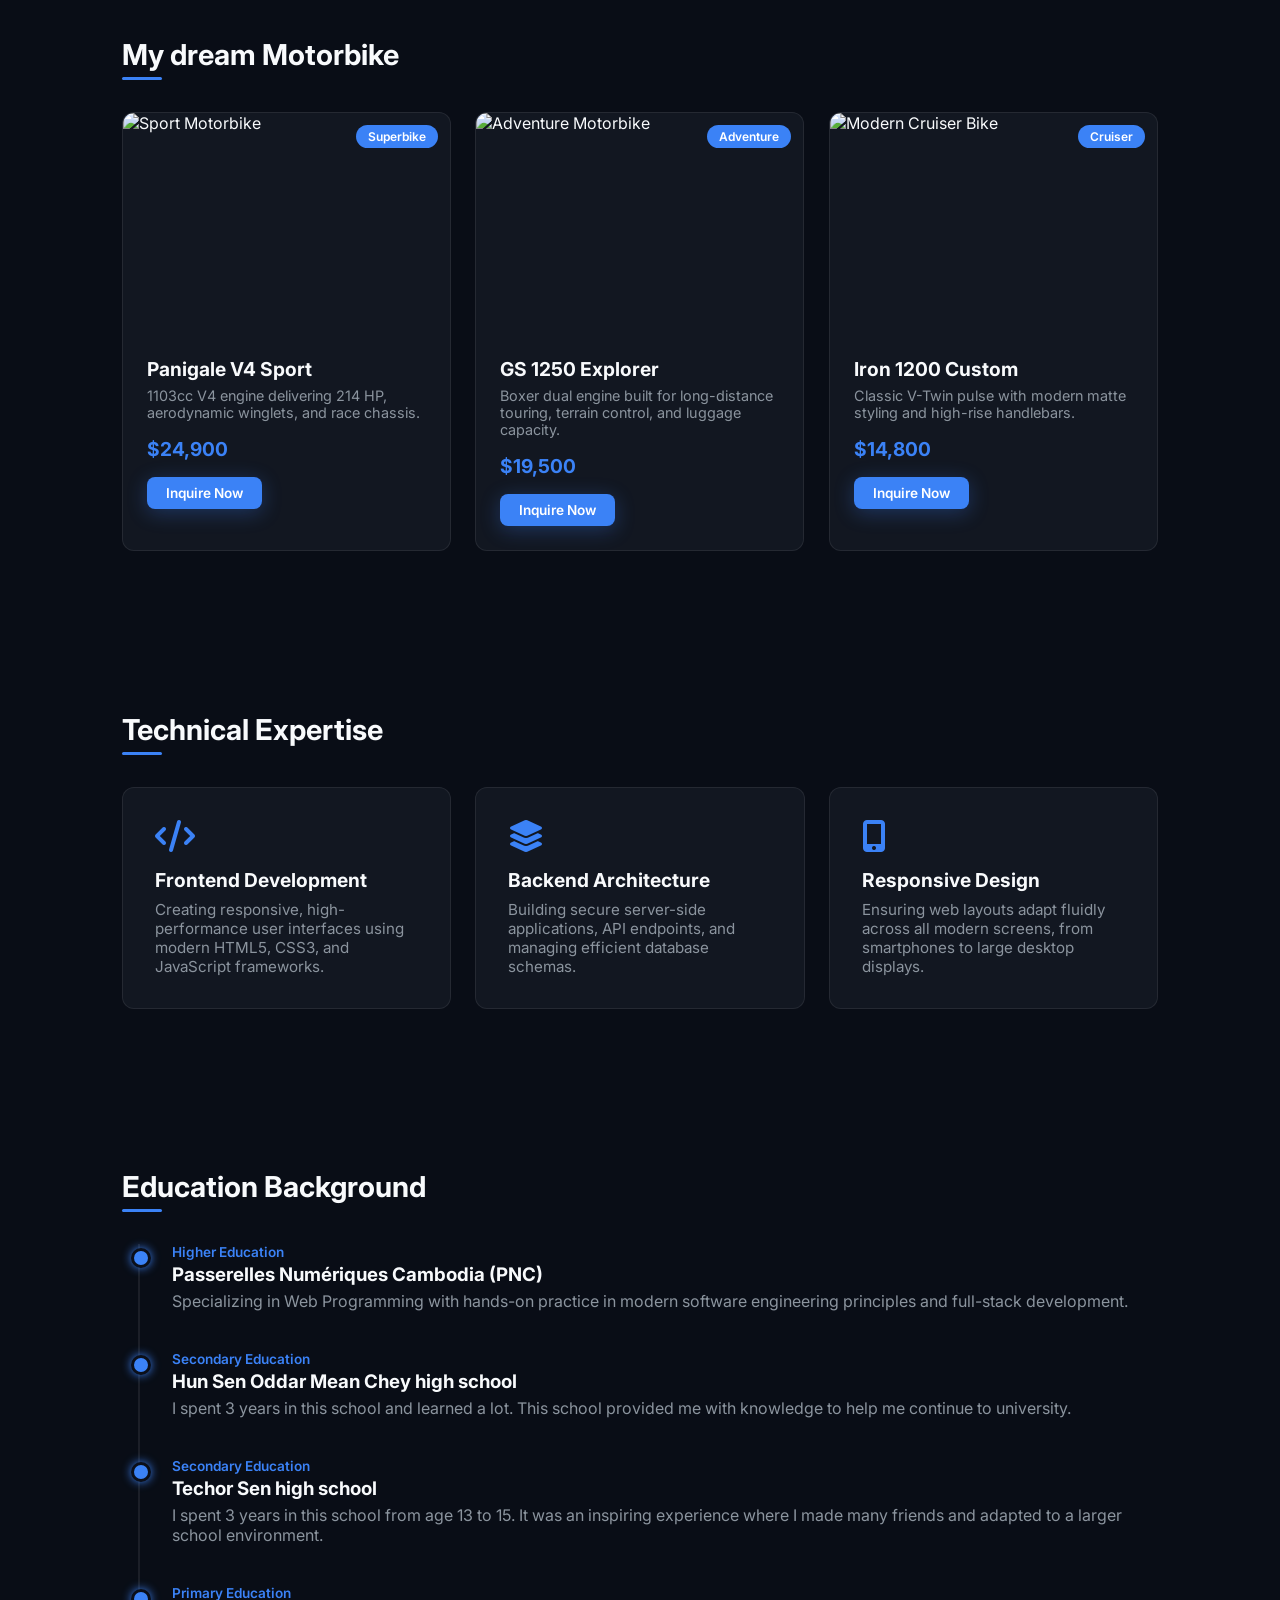
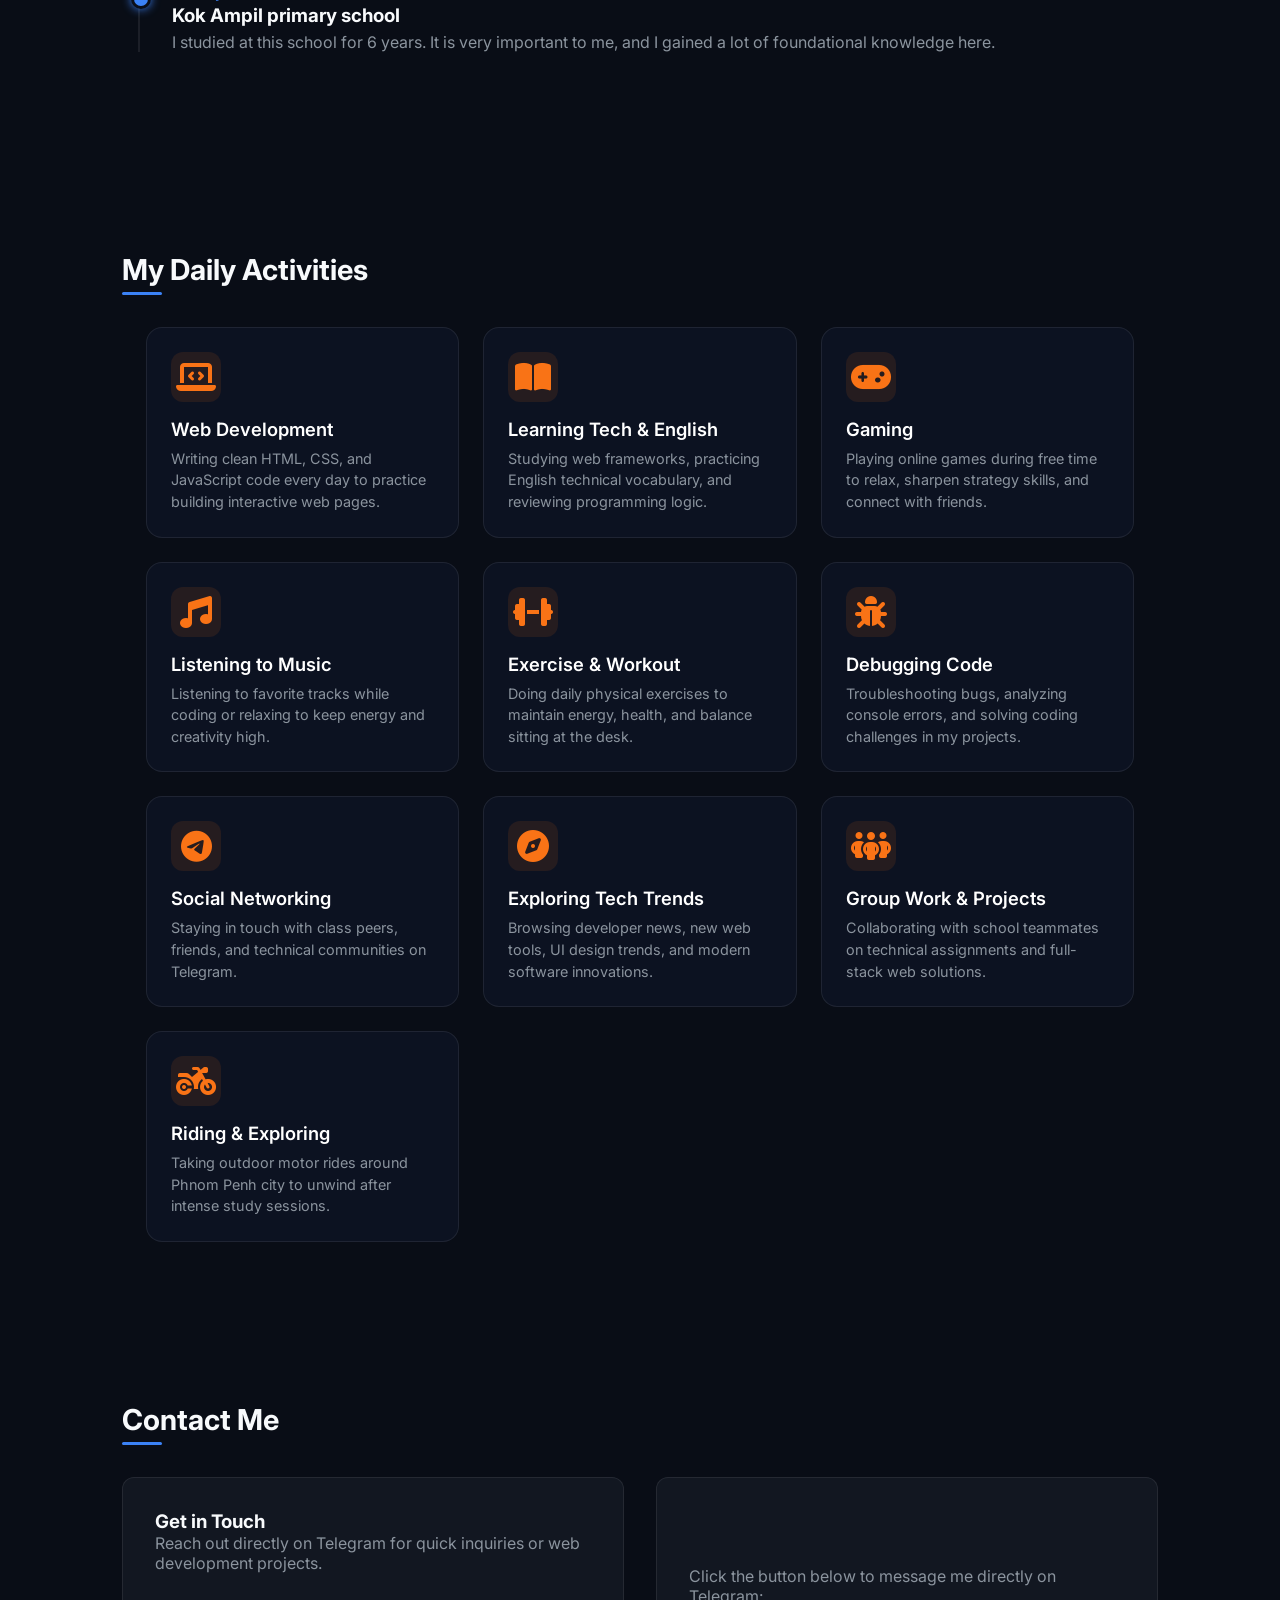
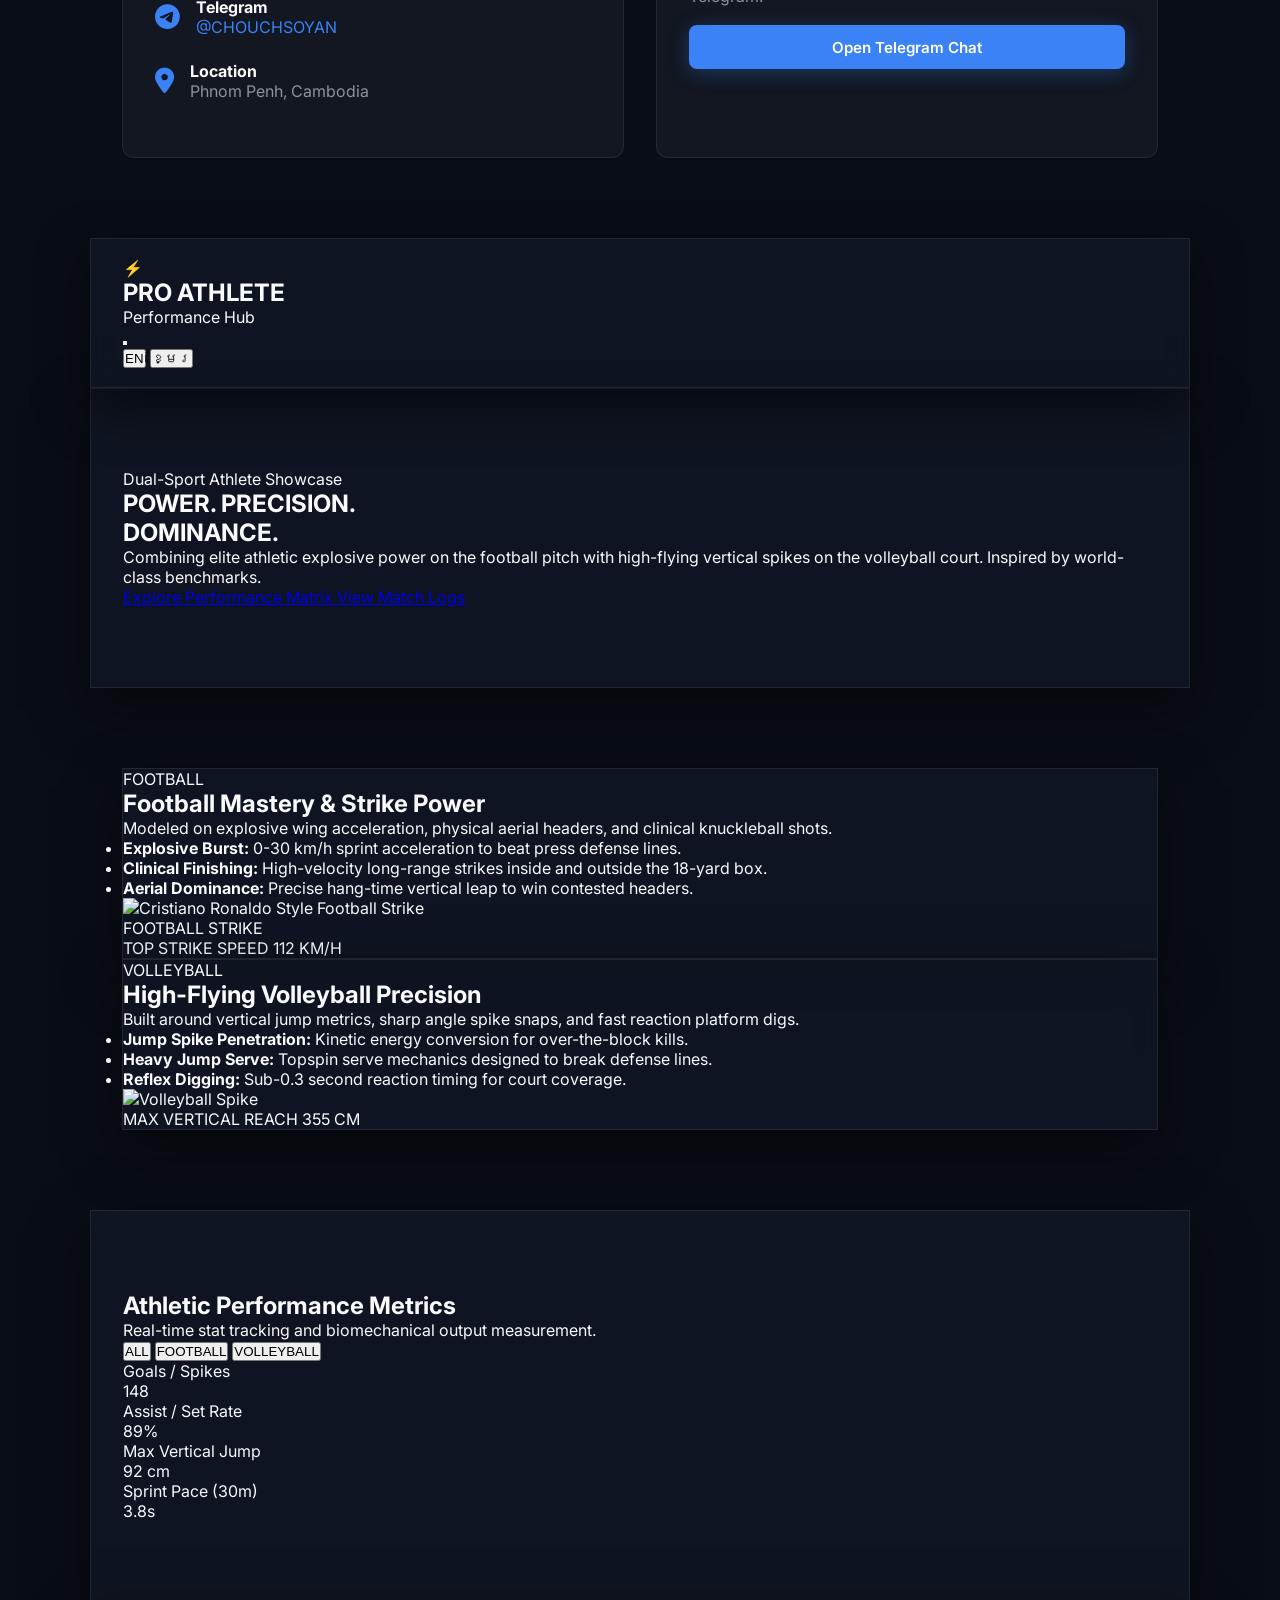
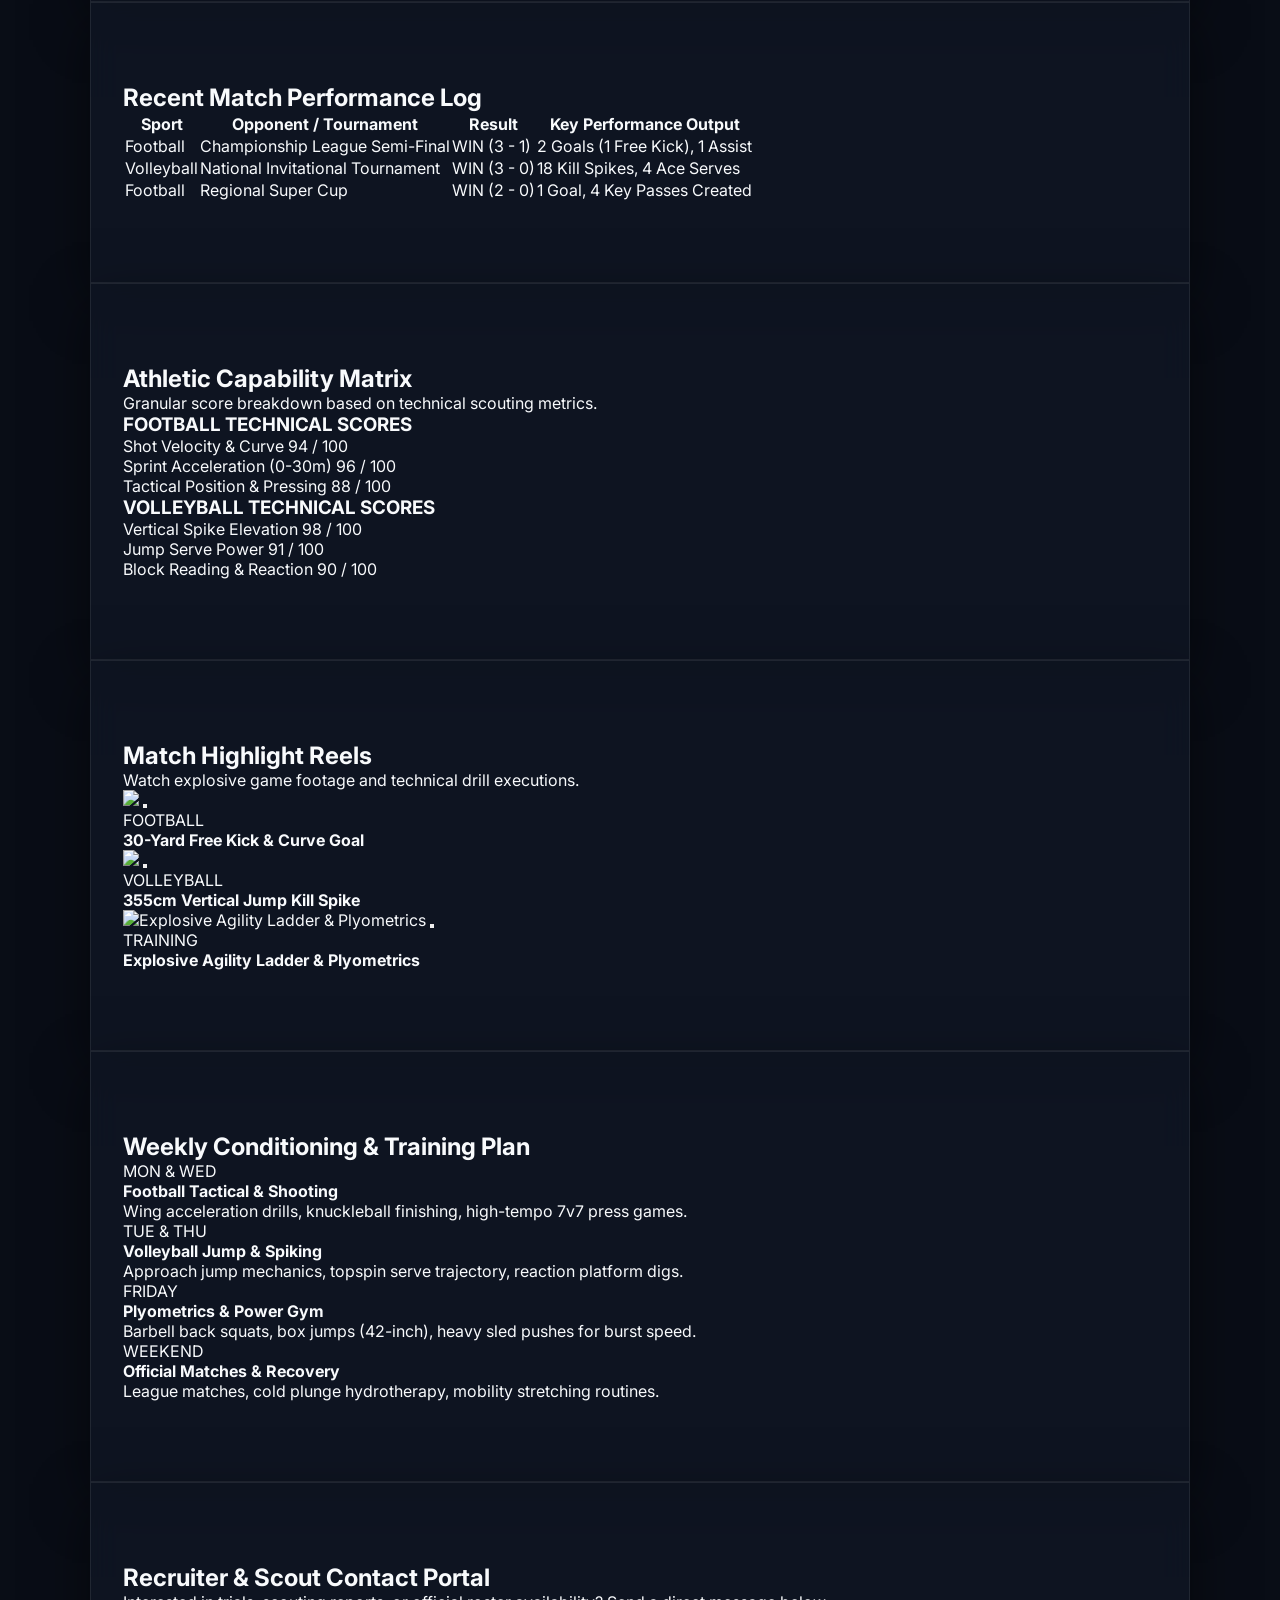
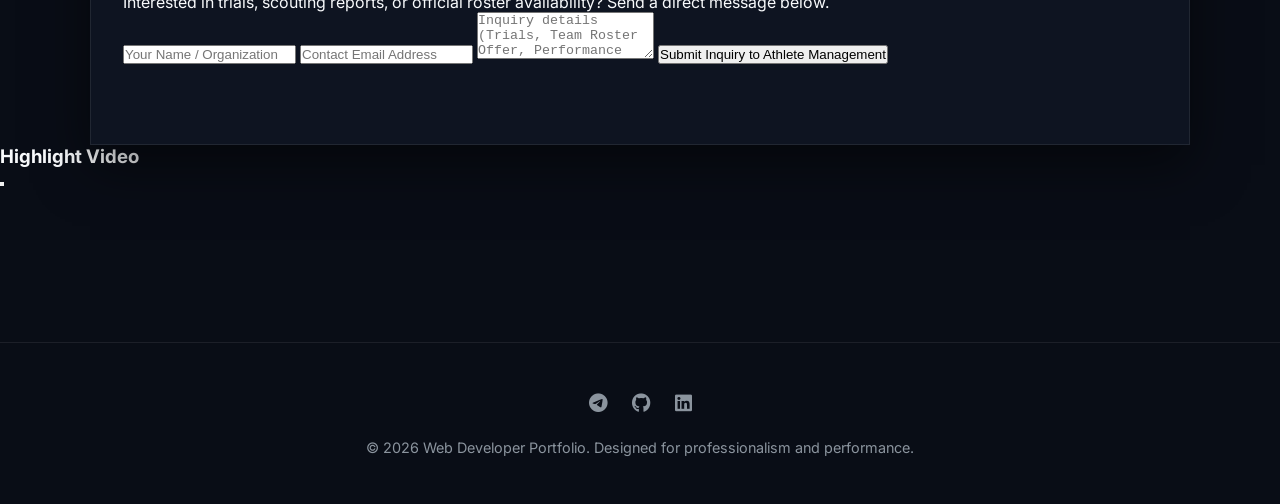
==== commit c22e9fa0: "Update page" ====
--- a/index.html
+++ b/index.html
@@ -2,327 +2,329 @@
 <html lang="en">
 
 <head>
- <head>
+
   <head>
-  <meta charset="UTF-8">
-  <meta name="viewport" content="width=device-width, initial-scale=1.0">
-  <title>Soyan</title>
-
-  <link rel="icon" type="image/jpeg" href="photo_2026-04-27_22-35-55.jpg">
-  <link rel="apple-touch-icon" href="photo_2026-04-27_22-35-55.jpg">
-
-  <meta property="og:site_name" content="Soyan">
-  <meta property="og:title" content="Soyan">
-  <meta property="og:description" content="Soyan">
-  <meta property="og:image" content="https://persona-c4lu.vercel.app/photo_2026-04-27_22-35-55.jpg">
-  <meta property="og:type" content="website">
-  <meta property="og:url" content="https://persona-c4lu.vercel.app/">
-
-  <meta name="twitter:card" content="summary_large_image">
-  <meta name="twitter:title" content="Soyan">
-  <meta name="twitter:description" content="Soyan">
-  <meta name="twitter:image" content="https://persona-c4lu.vercel.app/photo_2026-04-27_22-35-55.jpg">
-
-  <meta name="description" content="Soyan">
-  <meta name="robots" content="index, follow">
-  <meta property="og:site_name" content="Soyan">
-
-  <link rel="stylesheet" href="./style.css">
-
-
-  <style>
-    /* REDIRECT OVERLAY - HIGH QUALITY FIRE ANIMATION */
-    #redirect-overlay {
-      position: fixed;
-      inset: 0;
-      z-index: 99999;
-      background: #090a0f;
-      display: flex;
-      flex-direction: column;
-      align-items: center;
-      justify-content: center;
-      overflow: hidden;
-      color: #ffffff;
-      font-family: 'Plus Jakarta Sans', sans-serif;
-      transition: opacity 0.6s ease, visibility 0.6s ease;
-    }
-
-    #redirect-overlay.fade-out {
-      opacity: 0;
-      visibility: hidden;
-      pointer-events: none;
-    }
-
-    #fire-canvas {
-      position: absolute;
-      inset: 0;
-      width: 100%;
-      height: 100%;
-      z-index: 1;
-      pointer-events: none;
-    }
-
-    .redirect-card {
-      position: relative;
-      z-index: 2;
-      background: rgba(15, 23, 42, 0.75);
-      border: 1px solid rgba(249, 115, 22, 0.3);
-      backdrop-filter: blur(16px);
-      padding: 2.5rem 2rem;
-      border-radius: 20px;
-      text-align: center;
-      max-width: 420px;
-      width: 90%;
-      box-shadow: 0 0 40px rgba(249, 115, 22, 0.25), 0 0 80px rgba(239, 68, 68, 0.15);
-      animation: firePulse 2s infinite alternate ease-in-out;
-    }
-
-    @keyframes firePulse {
-      0% {
-        box-shadow: 0 0 30px rgba(249, 115, 22, 0.2), 0 0 60px rgba(239, 68, 68, 0.1);
-      }
-
-      100% {
-        box-shadow: 0 0 50px rgba(249, 115, 22, 0.45), 0 0 100px rgba(239, 68, 68, 0.25);
-      }
-    }
-
-    .fire-title {
-      font-size: 1.8rem;
-      font-weight: 700;
-      margin-bottom: 0.5rem;
-      background: linear-gradient(135deg, #ff9d00, #ff4500, #ff0055);
-      -webkit-background-clip: text;
-      -webkit-text-fill-color: transparent;
-    }
-
-    .redirect-card p {
-      color: #cbd5e1;
-      font-size: 0.95rem;
-      margin-bottom: 1.5rem;
-    }
-
-    .timer-badge {
-      font-size: 1.1rem;
-      font-weight: 600;
-      color: #f97316;
-      margin-bottom: 1.2rem;
-    }
-
-    .redirect-progress-bar {
-      width: 100%;
-      height: 6px;
-      background: rgba(255, 255, 255, 0.1);
-      border-radius: 10px;
-      overflow: hidden;
-      position: relative;
-    }
-
-    .redirect-progress-fill {
-      width: 0%;
-      height: 100%;
-      background: linear-gradient(90deg, #f97316, #ef4444, #eab308);
-      border-radius: 10px;
-      animation: fillProgress 3s linear forwards;
-    }
-
-    @keyframes fillProgress {
-      0% {
-        width: 0%;
-      }
-
-      100% {
-        width: 100%;
-      }
-    }
-
-    /* PROFILE IMAGE ONLY - EXACT FIT RECTANGLE BORDER */
-    .profile-card {
-      position: relative;
-      display: inline-block;
-      width: 280px;
-      height: 280px;
-      border-radius: 16px;
-      overflow: hidden;
-      box-shadow: 0 0 20px rgba(59, 130, 246, 0.5);
-      transition: transform 0.4s ease, box-shadow 0.4s ease;
-    }
-
-    .profile-card::before {
-      content: '';
-      position: absolute;
-      inset: 0;
-      border-radius: 16px;
-      padding: 4px;
-      background: linear-gradient(135deg, #3b82f6, #a855f7, #f97316, #3b82f6);
-      background-size: 300% 300%;
-      animation: profileBorderGlow 4s ease infinite;
-      -webkit-mask: linear-gradient(#fff 0 0) content-box, linear-gradient(#fff 0 0);
-      -webkit-mask-composite: xor;
-      mask-composite: exclude;
-      z-index: 3;
-      pointer-events: none;
-    }
-
-    .profile-card:hover {
-      transform: scale(1.03);
-      box-shadow: 0 0 30px rgba(168, 85, 247, 0.8);
-    }
-
-    @keyframes profileBorderGlow {
-      0% {
-        background-position: 0% 50%;
-      }
-
-      50% {
-        background-position: 100% 50%;
-      }
-
-      100% {
-        background-position: 0% 50%;
-      }
-    }
-
-    .profile-card-inner {
-      width: 100%;
-      height: 100%;
-      border-radius: 16px;
-      overflow: hidden;
-    }
-
-    .profile-card-inner img {
-      width: 100%;
-      height: 100%;
-      object-fit: cover;
-      display: block;
-      transition: opacity 1.5s ease-in-out, transform 1.5s ease-in-out;
-    }
-
-    .profile-card-inner img.img-fade-out {
-      opacity: 0;
-      transform: scale(0.98);
-    }
-
-    /* ACTIVITIES SECTION STYLES */
-    .activities-grid {
-      display: grid;
-      grid-template-columns: repeat(auto-fit, minmax(260px, 1fr));
-      gap: 1.5rem;
-      max-width: 1200px;
-      margin: 0 auto;
-      padding: 0 1.5rem;
-    }
-
-    .activity-card {
-      background: rgba(15, 23, 42, 0.6);
-      border: 1px solid rgba(255, 255, 255, 0.08);
-      border-radius: 16px;
-      padding: 1.5rem;
-      transition: transform 0.3s ease, border-color 0.3s ease, box-shadow 0.3s ease;
-      display: flex;
-      flex-direction: column;
-      align-items: flex-start;
-    }
-
-    .activity-card:hover {
-      transform: translateY(-5px);
-      border-color: #f97316;
-      box-shadow: 0 10px 25px rgba(249, 115, 22, 0.15);
-    }
-
-    .activity-icon {
-      font-size: 2rem;
-      color: #f97316;
-      margin-bottom: 1rem;
-      width: 50px;
-      height: 50px;
-      display: flex;
-      align-items: center;
-      justify-content: center;
-      background: rgba(249, 115, 22, 0.1);
-      border-radius: 12px;
-    }
-
-    .activity-card h3 {
-      font-size: 1.15rem;
-      font-weight: 600;
-      margin-bottom: 0.5rem;
-      color: #fff;
-    }
-
-    .activity-card p {
-      font-size: 0.9rem;
-      color: var(--text-muted, #94a3b8);
-      line-height: 1.5;
-    }
-
-    /* MOBILE NAVIGATION & DROPDOWN MENU */
-    .menu-toggle {
-      display: none;
-      background: none;
-      border: none;
-      color: #ffffff;
-      font-size: 1.5rem;
-      cursor: pointer;
-      z-index: 1000;
-    }
-
-    @media (max-width: 768px) {
-      .menu-toggle {
-        display: block;
-      }
-
-      .nav-links {
-        position: absolute;
-        top: 100%;
-        right: 1.5rem;
-        width: 220px;
-        background: rgba(15, 23, 42, 0.95);
-        border: 1px solid rgba(249, 115, 22, 0.3);
-        backdrop-filter: blur(12px);
-        border-radius: 12px;
-        padding: 1rem;
+    <meta charset="UTF-8">
+    <meta name="viewport" content="width=device-width, initial-scale=1.0">
+    <title>Soyan</title>
+
+    <link rel="icon" type="image/jpeg" href="logo.jpg">
+    <link rel="apple-touch-icon" href="logo.jpg">
+
+    <!-- THIS CONTROL THE TOP TITLE LINE IN LINK PREVIEWS -->
+    <meta property="og:site_name" content="soyan.org">
+
+    <meta property="og:title" content="Soyan">
+    <meta property="og:description" content="Soyan">
+    <meta property="og:image" content="https://persona-c4lu.vercel.app/logo.jpg">
+    <meta property="og:type" content="website">
+    <meta property="og:url" content="https://persona-c4lu.vercel.app/">
+
+    <meta name="twitter:card" content="summary_large_image">
+    <meta name="twitter:title" content="Soyan">
+    <meta name="twitter:description" content="Soyan">
+    <meta name="twitter:image" content="https://persona-c4lu.vercel.app/logo.jpg">
+
+    <meta name="description" content="Soyan">
+    <meta name="robots" content="index, follow">
+
+    <link rel="stylesheet" href="./style.css">
+
+
+
+    <style>
+      /* REDIRECT OVERLAY - HIGH QUALITY FIRE ANIMATION */
+      #redirect-overlay {
+        position: fixed;
+        inset: 0;
+        z-index: 99999;
+        background: #090a0f;
+        display: flex;
         flex-direction: column;
-        gap: 0.8rem;
-        box-shadow: 0 10px 25px rgba(0, 0, 0, 0.5);
-
+        align-items: center;
+        justify-content: center;
+        overflow: hidden;
+        color: #ffffff;
+        font-family: 'Plus Jakarta Sans', sans-serif;
+        transition: opacity 0.6s ease, visibility 0.6s ease;
+      }
+
+      #redirect-overlay.fade-out {
         opacity: 0;
         visibility: hidden;
-        transform: translateY(-10px);
-        transition: all 0.3s ease;
-      }
-
-      .nav-links.active {
-        opacity: 1;
-        visibility: visible;
-        transform: translateY(0);
-      }
-
-      .nav-links li {
+        pointer-events: none;
+      }
+
+      #fire-canvas {
+        position: absolute;
+        inset: 0;
         width: 100%;
-      }
-
-      .nav-links a {
+        height: 100%;
+        z-index: 1;
+        pointer-events: none;
+      }
+
+      .redirect-card {
+        position: relative;
+        z-index: 2;
+        background: rgba(15, 23, 42, 0.75);
+        border: 1px solid rgba(249, 115, 22, 0.3);
+        backdrop-filter: blur(16px);
+        padding: 2.5rem 2rem;
+        border-radius: 20px;
+        text-align: center;
+        max-width: 420px;
+        width: 90%;
+        box-shadow: 0 0 40px rgba(249, 115, 22, 0.25), 0 0 80px rgba(239, 68, 68, 0.15);
+        animation: firePulse 2s infinite alternate ease-in-out;
+      }
+
+      @keyframes firePulse {
+        0% {
+          box-shadow: 0 0 30px rgba(249, 115, 22, 0.2), 0 0 60px rgba(239, 68, 68, 0.1);
+        }
+
+        100% {
+          box-shadow: 0 0 50px rgba(249, 115, 22, 0.45), 0 0 100px rgba(239, 68, 68, 0.25);
+        }
+      }
+
+      .fire-title {
+        font-size: 1.8rem;
+        font-weight: 700;
+        margin-bottom: 0.5rem;
+        background: linear-gradient(135deg, #ff9d00, #ff4500, #ff0055);
+        -webkit-background-clip: text;
+        -webkit-text-fill-color: transparent;
+      }
+
+      .redirect-card p {
+        color: #cbd5e1;
+        font-size: 0.95rem;
+        margin-bottom: 1.5rem;
+      }
+
+      .timer-badge {
+        font-size: 1.1rem;
+        font-weight: 600;
+        color: #f97316;
+        margin-bottom: 1.2rem;
+      }
+
+      .redirect-progress-bar {
+        width: 100%;
+        height: 6px;
+        background: rgba(255, 255, 255, 0.1);
+        border-radius: 10px;
+        overflow: hidden;
+        position: relative;
+      }
+
+      .redirect-progress-fill {
+        width: 0%;
+        height: 100%;
+        background: linear-gradient(90deg, #f97316, #ef4444, #eab308);
+        border-radius: 10px;
+        animation: fillProgress 3s linear forwards;
+      }
+
+      @keyframes fillProgress {
+        0% {
+          width: 0%;
+        }
+
+        100% {
+          width: 100%;
+        }
+      }
+
+      /* PROFILE IMAGE ONLY - EXACT FIT RECTANGLE BORDER */
+      .profile-card {
+        position: relative;
+        display: inline-block;
+        width: 280px;
+        height: 280px;
+        border-radius: 16px;
+        overflow: hidden;
+        box-shadow: 0 0 20px rgba(59, 130, 246, 0.5);
+        transition: transform 0.4s ease, box-shadow 0.4s ease;
+      }
+
+      .profile-card::before {
+        content: '';
+        position: absolute;
+        inset: 0;
+        border-radius: 16px;
+        padding: 4px;
+        background: linear-gradient(135deg, #3b82f6, #a855f7, #f97316, #3b82f6);
+        background-size: 300% 300%;
+        animation: profileBorderGlow 4s ease infinite;
+        -webkit-mask: linear-gradient(#fff 0 0) content-box, linear-gradient(#fff 0 0);
+        -webkit-mask-composite: xor;
+        mask-composite: exclude;
+        z-index: 3;
+        pointer-events: none;
+      }
+
+      .profile-card:hover {
+        transform: scale(1.03);
+        box-shadow: 0 0 30px rgba(168, 85, 247, 0.8);
+      }
+
+      @keyframes profileBorderGlow {
+        0% {
+          background-position: 0% 50%;
+        }
+
+        50% {
+          background-position: 100% 50%;
+        }
+
+        100% {
+          background-position: 0% 50%;
+        }
+      }
+
+      .profile-card-inner {
+        width: 100%;
+        height: 100%;
+        border-radius: 16px;
+        overflow: hidden;
+      }
+
+      .profile-card-inner img {
+        width: 100%;
+        height: 100%;
+        object-fit: cover;
         display: block;
-        padding: 0.5rem 0.8rem;
-        border-radius: 6px;
-      }
-
-      .nav-links a:hover {
-        background: rgba(249, 115, 22, 0.15);
-      }
-    }
-  </style>
-
-  <link rel="preconnect" href="https://fonts.googleapis.com">
-  <link rel="preconnect" href="https://fonts.gstatic.com" crossorigin>
-  <link
-    href="https://fonts.googleapis.com/css2?family=Kantumruy+Pro:ital,wght@0,300..700;1,300..700&family=Plus+Jakarta+Sans:wght@300;400;600;700&display=swap"
-    rel="stylesheet">
-
-  <link rel="stylesheet" href="https://cdnjs.cloudflare.com/ajax/libs/font-awesome/6.4.0/css/all.min.css">
-
-</head>
+        transition: opacity 1.5s ease-in-out, transform 1.5s ease-in-out;
+      }
+
+      .profile-card-inner img.img-fade-out {
+        opacity: 0;
+        transform: scale(0.98);
+      }
+
+      /* ACTIVITIES SECTION STYLES */
+      .activities-grid {
+        display: grid;
+        grid-template-columns: repeat(auto-fit, minmax(260px, 1fr));
+        gap: 1.5rem;
+        max-width: 1200px;
+        margin: 0 auto;
+        padding: 0 1.5rem;
+      }
+
+      .activity-card {
+        background: rgba(15, 23, 42, 0.6);
+        border: 1px solid rgba(255, 255, 255, 0.08);
+        border-radius: 16px;
+        padding: 1.5rem;
+        transition: transform 0.3s ease, border-color 0.3s ease, box-shadow 0.3s ease;
+        display: flex;
+        flex-direction: column;
+        align-items: flex-start;
+      }
+
+      .activity-card:hover {
+        transform: translateY(-5px);
+        border-color: #f97316;
+        box-shadow: 0 10px 25px rgba(249, 115, 22, 0.15);
+      }
+
+      .activity-icon {
+        font-size: 2rem;
+        color: #f97316;
+        margin-bottom: 1rem;
+        width: 50px;
+        height: 50px;
+        display: flex;
+        align-items: center;
+        justify-content: center;
+        background: rgba(249, 115, 22, 0.1);
+        border-radius: 12px;
+      }
+
+      .activity-card h3 {
+        font-size: 1.15rem;
+        font-weight: 600;
+        margin-bottom: 0.5rem;
+        color: #fff;
+      }
+
+      .activity-card p {
+        font-size: 0.9rem;
+        color: var(--text-muted, #94a3b8);
+        line-height: 1.5;
+      }
+
+      /* MOBILE NAVIGATION & DROPDOWN MENU */
+      .menu-toggle {
+        display: none;
+        background: none;
+        border: none;
+        color: #ffffff;
+        font-size: 1.5rem;
+        cursor: pointer;
+        z-index: 1000;
+      }
+
+      @media (max-width: 768px) {
+        .menu-toggle {
+          display: block;
+        }
+
+        .nav-links {
+          position: absolute;
+          top: 100%;
+          right: 1.5rem;
+          width: 220px;
+          background: rgba(15, 23, 42, 0.95);
+          border: 1px solid rgba(249, 115, 22, 0.3);
+          backdrop-filter: blur(12px);
+          border-radius: 12px;
+          padding: 1rem;
+          flex-direction: column;
+          gap: 0.8rem;
+          box-shadow: 0 10px 25px rgba(0, 0, 0, 0.5);
+
+          opacity: 0;
+          visibility: hidden;
+          transform: translateY(-10px);
+          transition: all 0.3s ease;
+        }
+
+        .nav-links.active {
+          opacity: 1;
+          visibility: visible;
+          transform: translateY(0);
+        }
+
+        .nav-links li {
+          width: 100%;
+        }
+
+        .nav-links a {
+          display: block;
+          padding: 0.5rem 0.8rem;
+          border-radius: 6px;
+        }
+
+        .nav-links a:hover {
+          background: rgba(249, 115, 22, 0.15);
+        }
+      }
+    </style>
+
+    <link rel="preconnect" href="https://fonts.googleapis.com">
+    <link rel="preconnect" href="https://fonts.gstatic.com" crossorigin>
+    <link
+      href="https://fonts.googleapis.com/css2?family=Kantumruy+Pro:ital,wght@0,300..700;1,300..700&family=Plus+Jakarta+Sans:wght@300;400;600;700&display=swap"
+      rel="stylesheet">
+
+    <link rel="stylesheet" href="https://cdnjs.cloudflare.com/ajax/libs/font-awesome/6.4.0/css/all.min.css">
+
+  </head>
 
 <body>
 
@@ -368,7 +370,7 @@
     <div class="nav-overlay"></div>
 
     <nav>
-      
+
       <div class="logo">Persona<span>.</span></div>
 
       <button class="menu-toggle" id="menu-toggle" aria-label="Toggle Navigation">
@@ -1394,26 +1396,25 @@
 
         <!-- Visual Action Banner -->
         <div class="relative w-full h-56 rounded-2xl overflow-hidden border border-amber-500/40 shadow-xl group">
-    <!-- Image -->
-    <img 
-        src="https://images.unsplash.com/photo-1518091043644-c1d4457512c6?auto=format&fit=crop&w=1200&q=80" 
-        alt="Cristiano Ronaldo Style Football Strike" 
-        class="absolute inset-0 w-full h-full object-cover group-hover:scale-105 transition duration-500"
-    />
-
-    <!-- Dark Gradient Overlay -->
-    <div class="absolute inset-0 bg-gradient-to-t from-slate-950 via-slate-950/40 to-transparent"></div>
-
-    <!-- Stats / Text Content -->
-    <div class="relative z-10 h-full flex flex-col justify-between p-5">
-        <span class="text-xs font-black tracking-widest text-amber-400 uppercase">FOOTBALL STRIKE</span>
-
-        <div class="flex justify-between items-center text-xs font-bold text-white bg-slate-950/80 px-4 py-2.5 rounded-xl backdrop-blur-md border border-slate-800">
-            <span class="text-slate-300">TOP STRIKE SPEED</span>
-            <span class="text-amber-400 font-mono text-sm">112 KM/H</span>
-        </div>
-    </div>
-</div>
+          <!-- Image -->
+          <img src="https://images.unsplash.com/photo-1518091043644-c1d4457512c6?auto=format&fit=crop&w=1200&q=80"
+            alt="Cristiano Ronaldo Style Football Strike"
+            class="absolute inset-0 w-full h-full object-cover group-hover:scale-105 transition duration-500" />
+
+          <!-- Dark Gradient Overlay -->
+          <div class="absolute inset-0 bg-gradient-to-t from-slate-950 via-slate-950/40 to-transparent"></div>
+
+          <!-- Stats / Text Content -->
+          <div class="relative z-10 h-full flex flex-col justify-between p-5">
+            <span class="text-xs font-black tracking-widest text-amber-400 uppercase">FOOTBALL STRIKE</span>
+
+            <div
+              class="flex justify-between items-center text-xs font-bold text-white bg-slate-950/80 px-4 py-2.5 rounded-xl backdrop-blur-md border border-slate-800">
+              <span class="text-slate-300">TOP STRIKE SPEED</span>
+              <span class="text-amber-400 font-mono text-sm">112 KM/H</span>
+            </div>
+          </div>
+        </div>
       </div>
 
       <!-- Volleyball Showcase Card -->
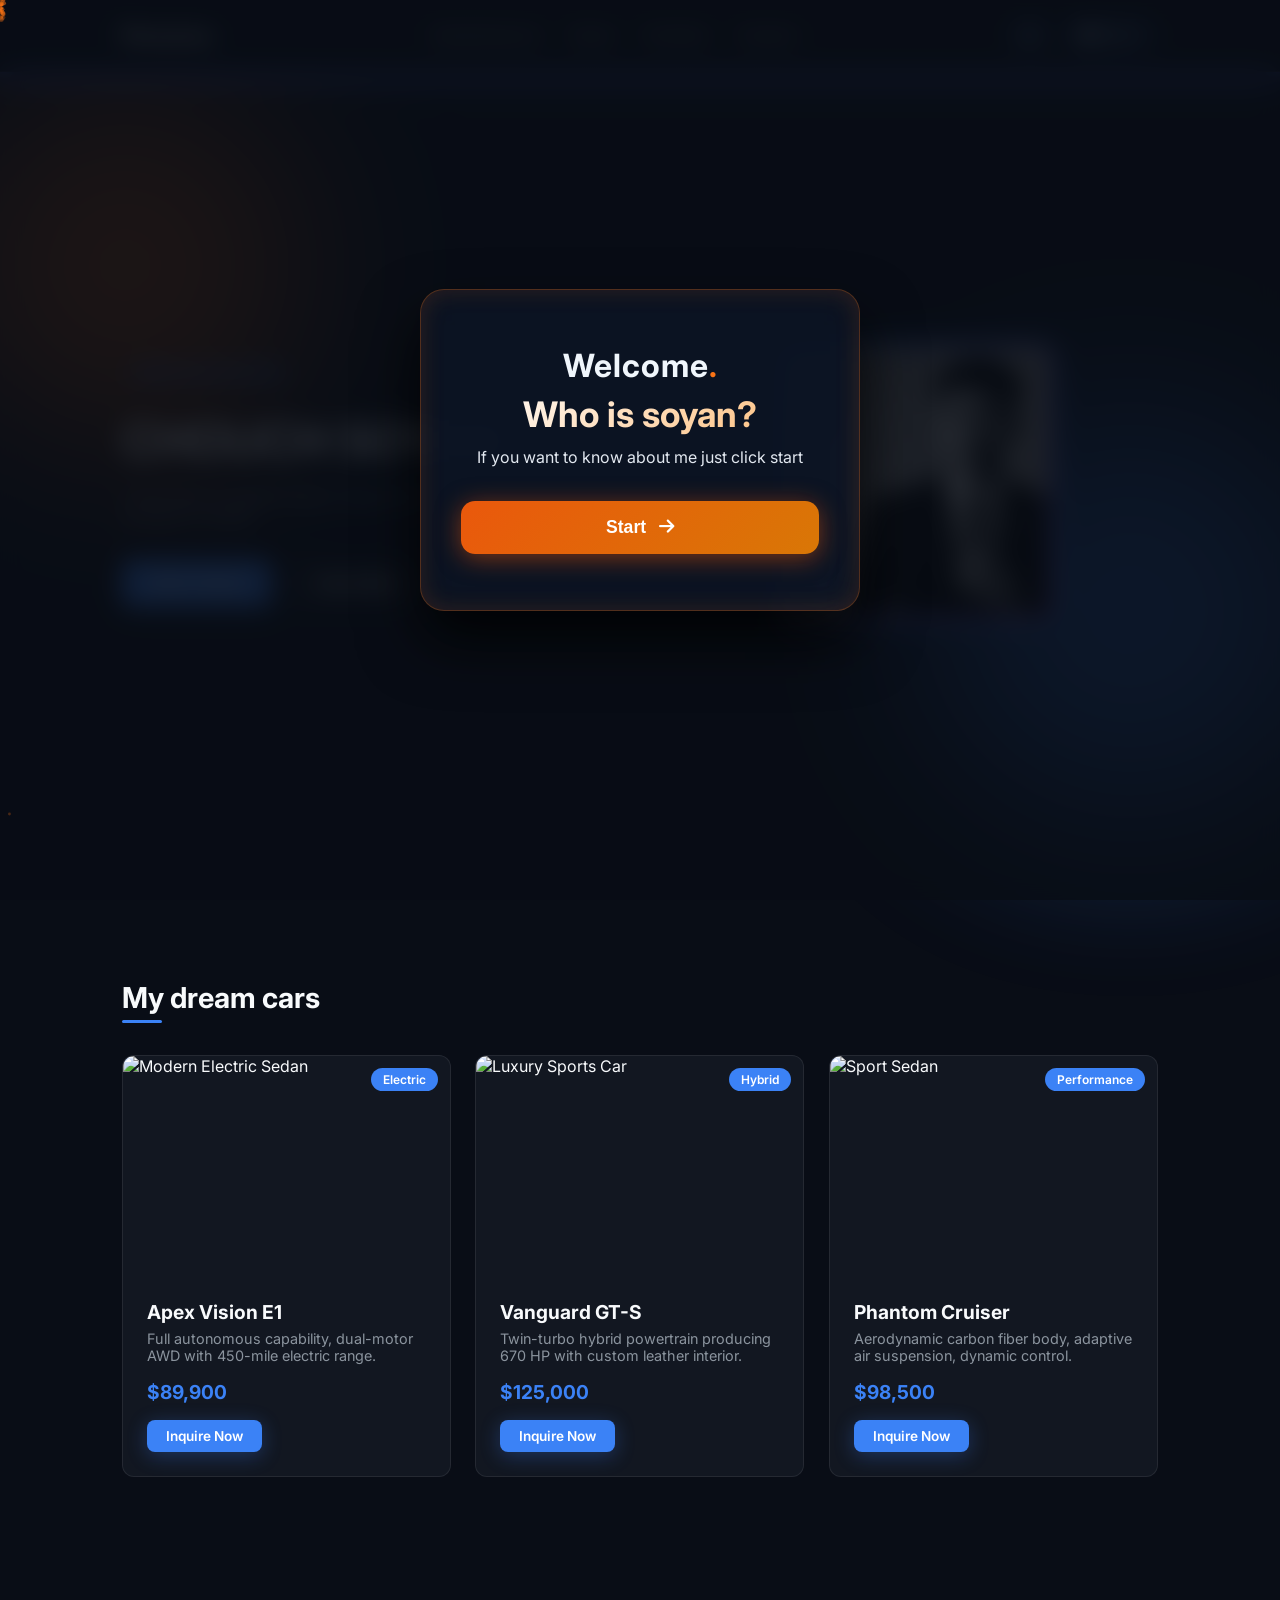
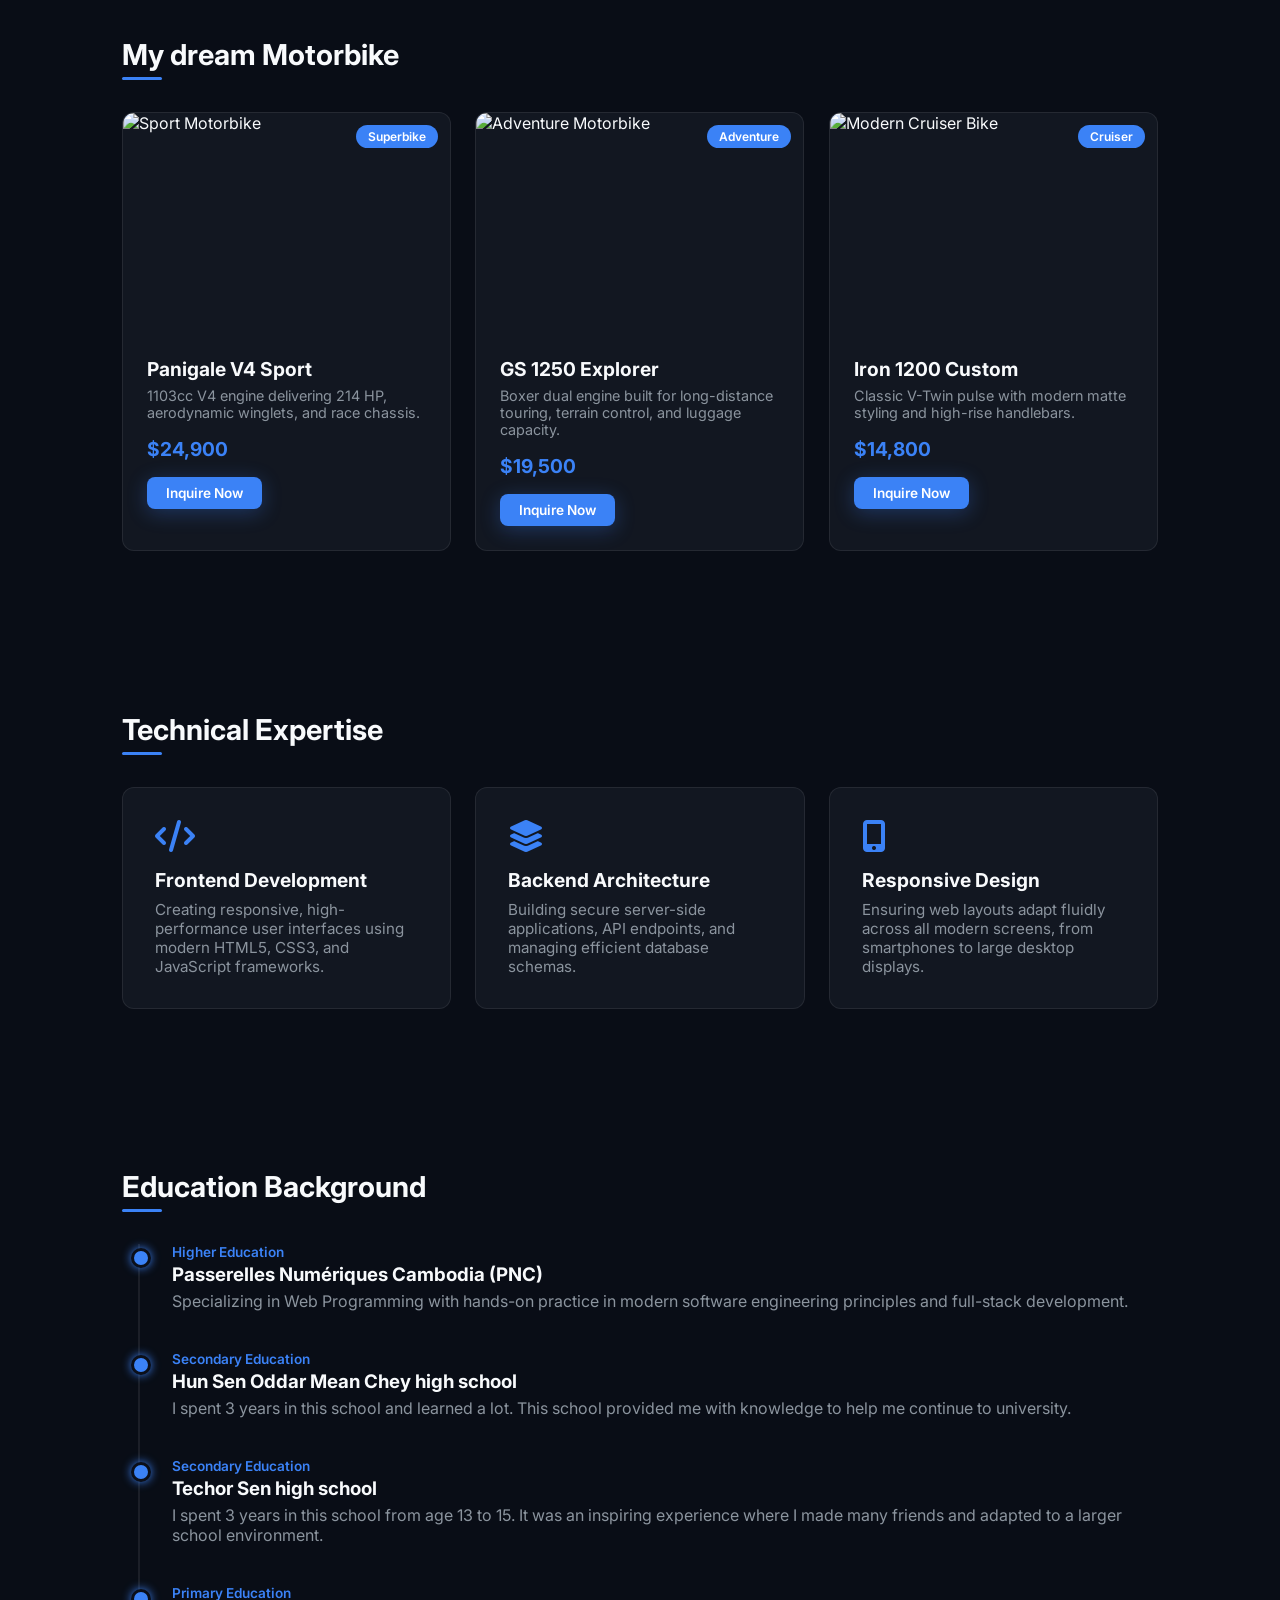
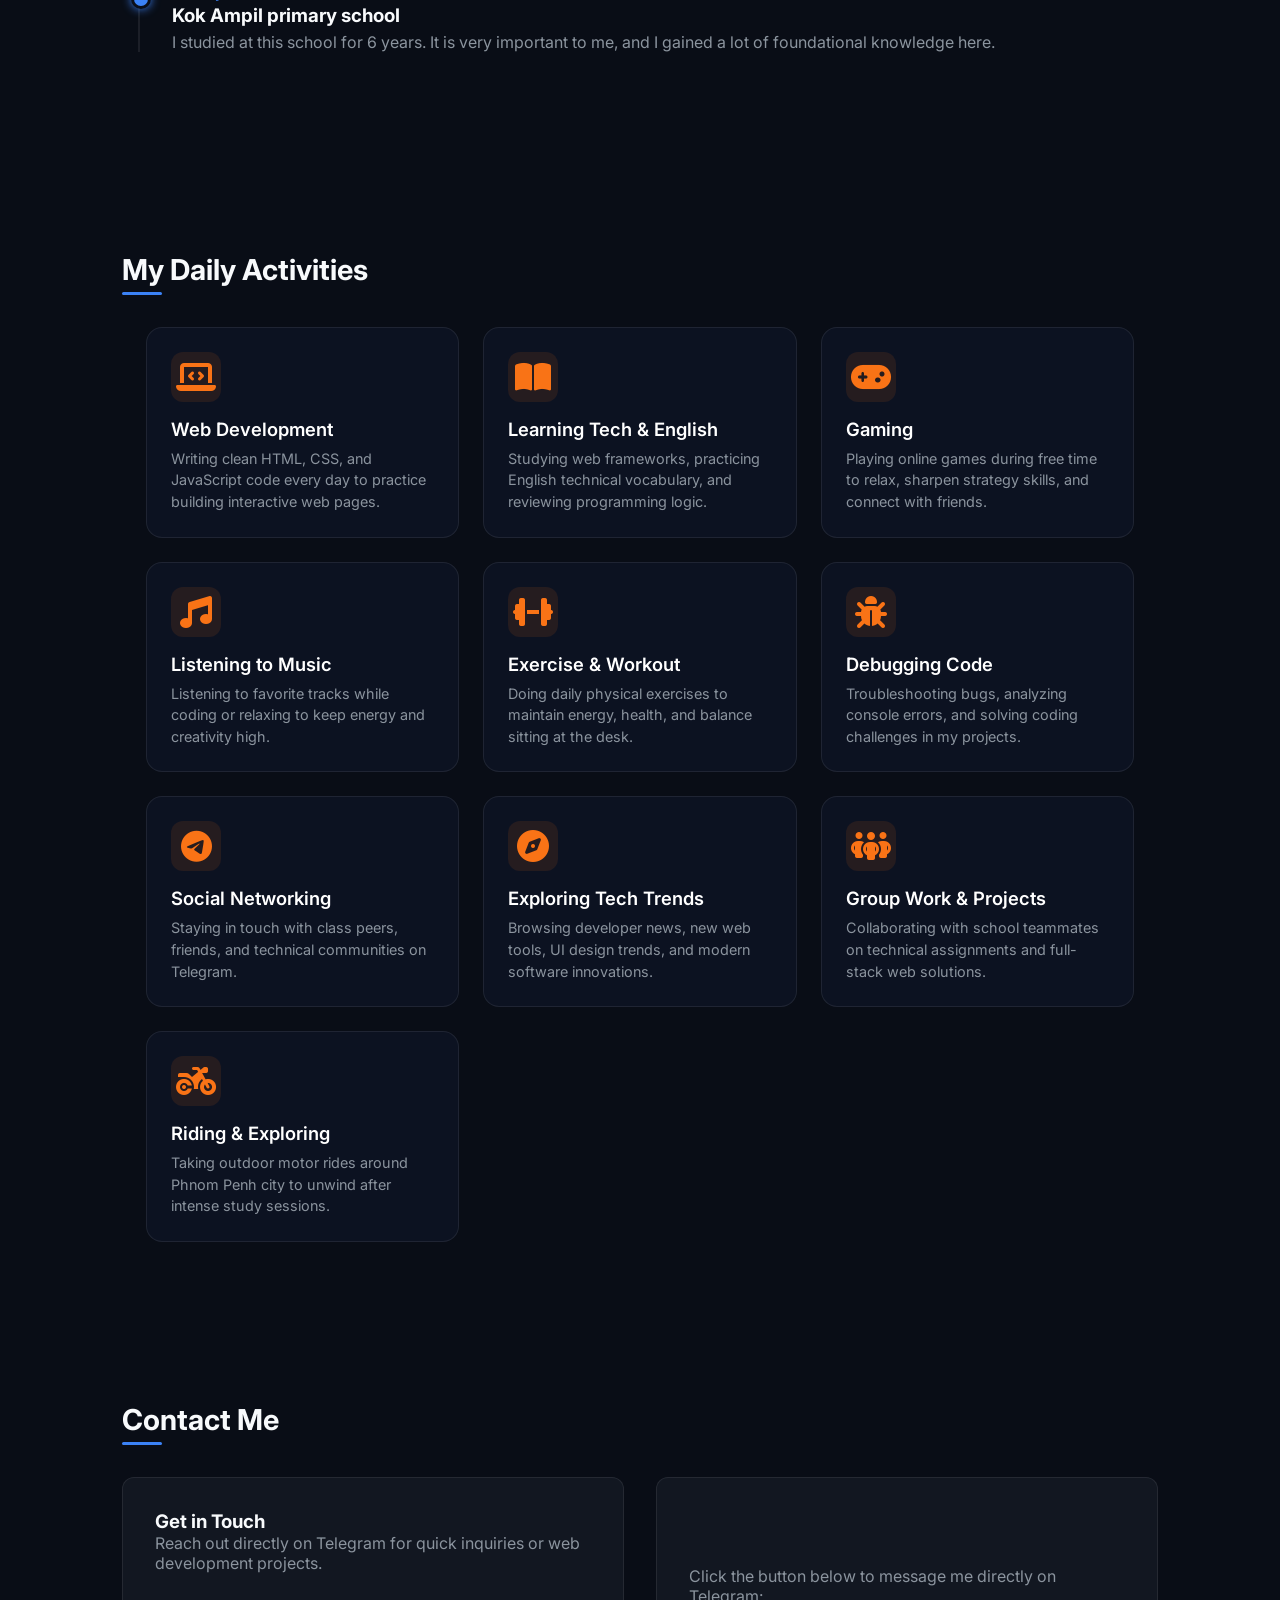
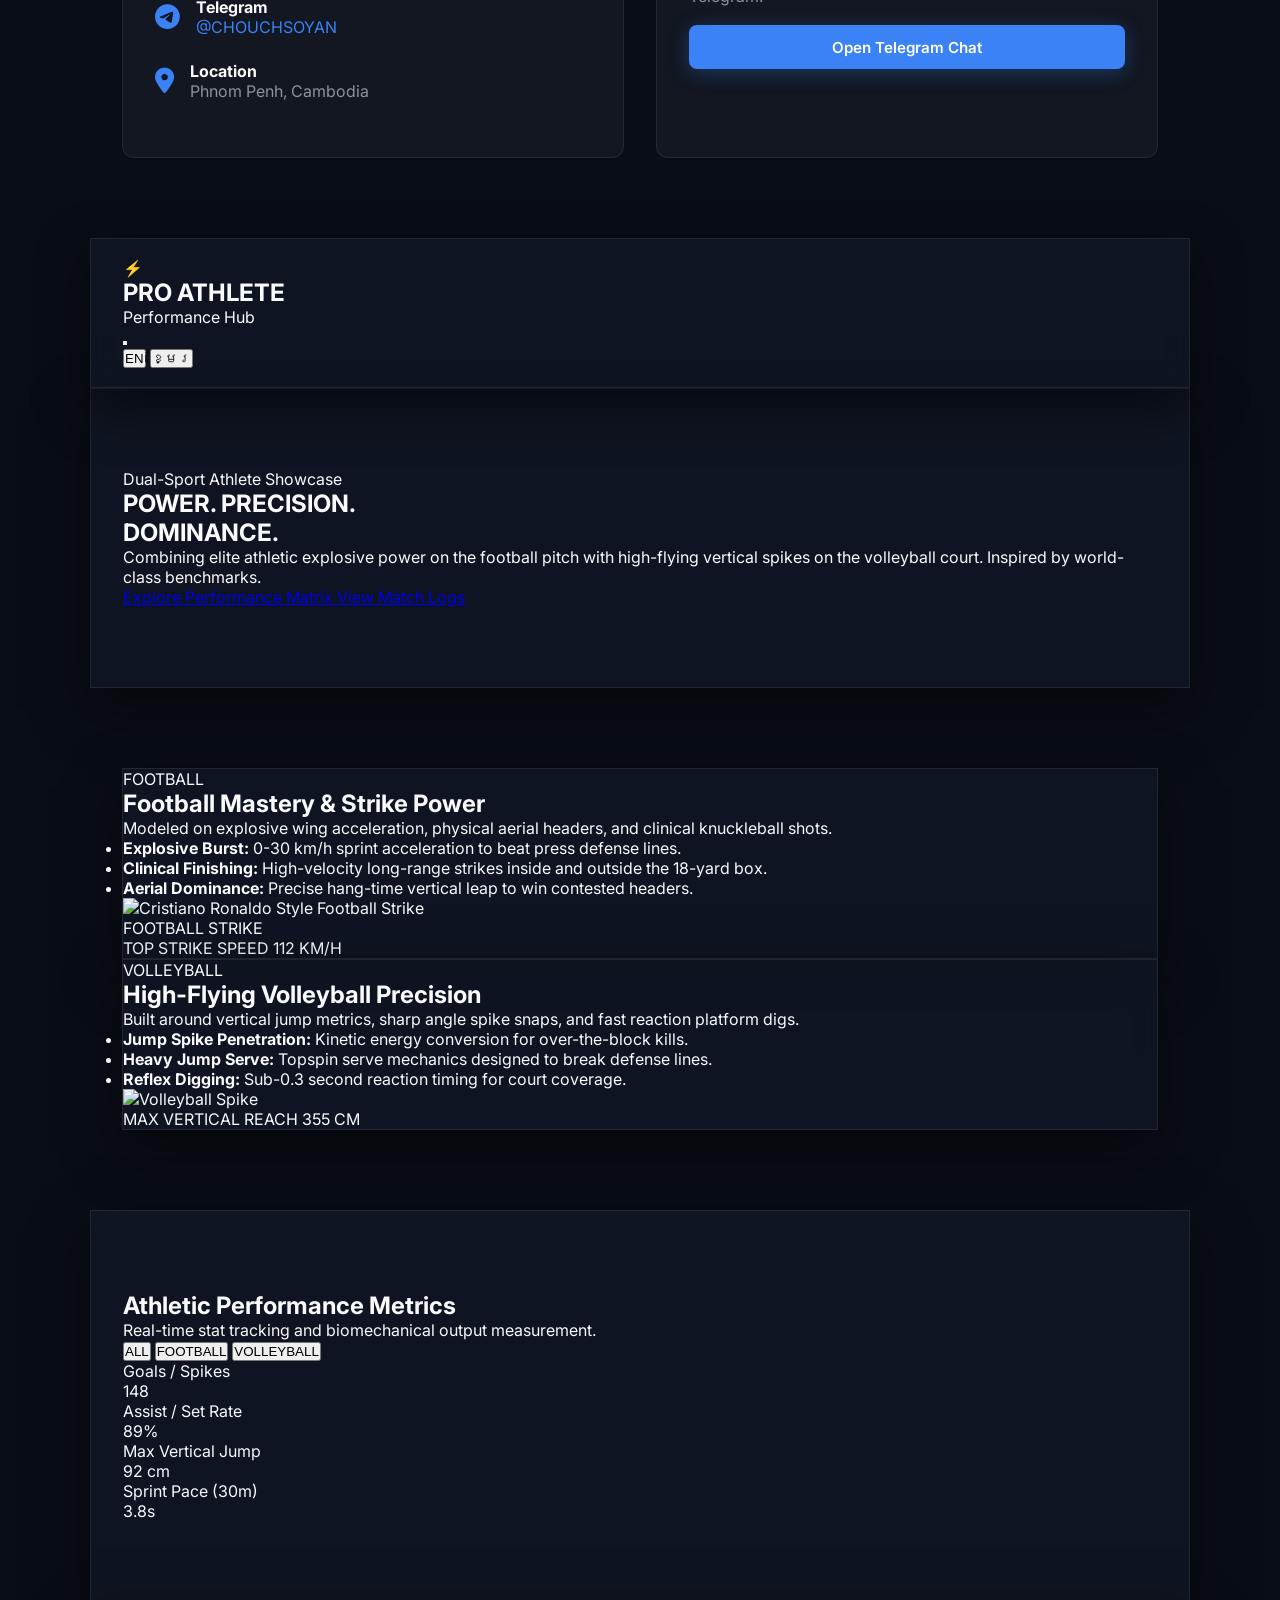
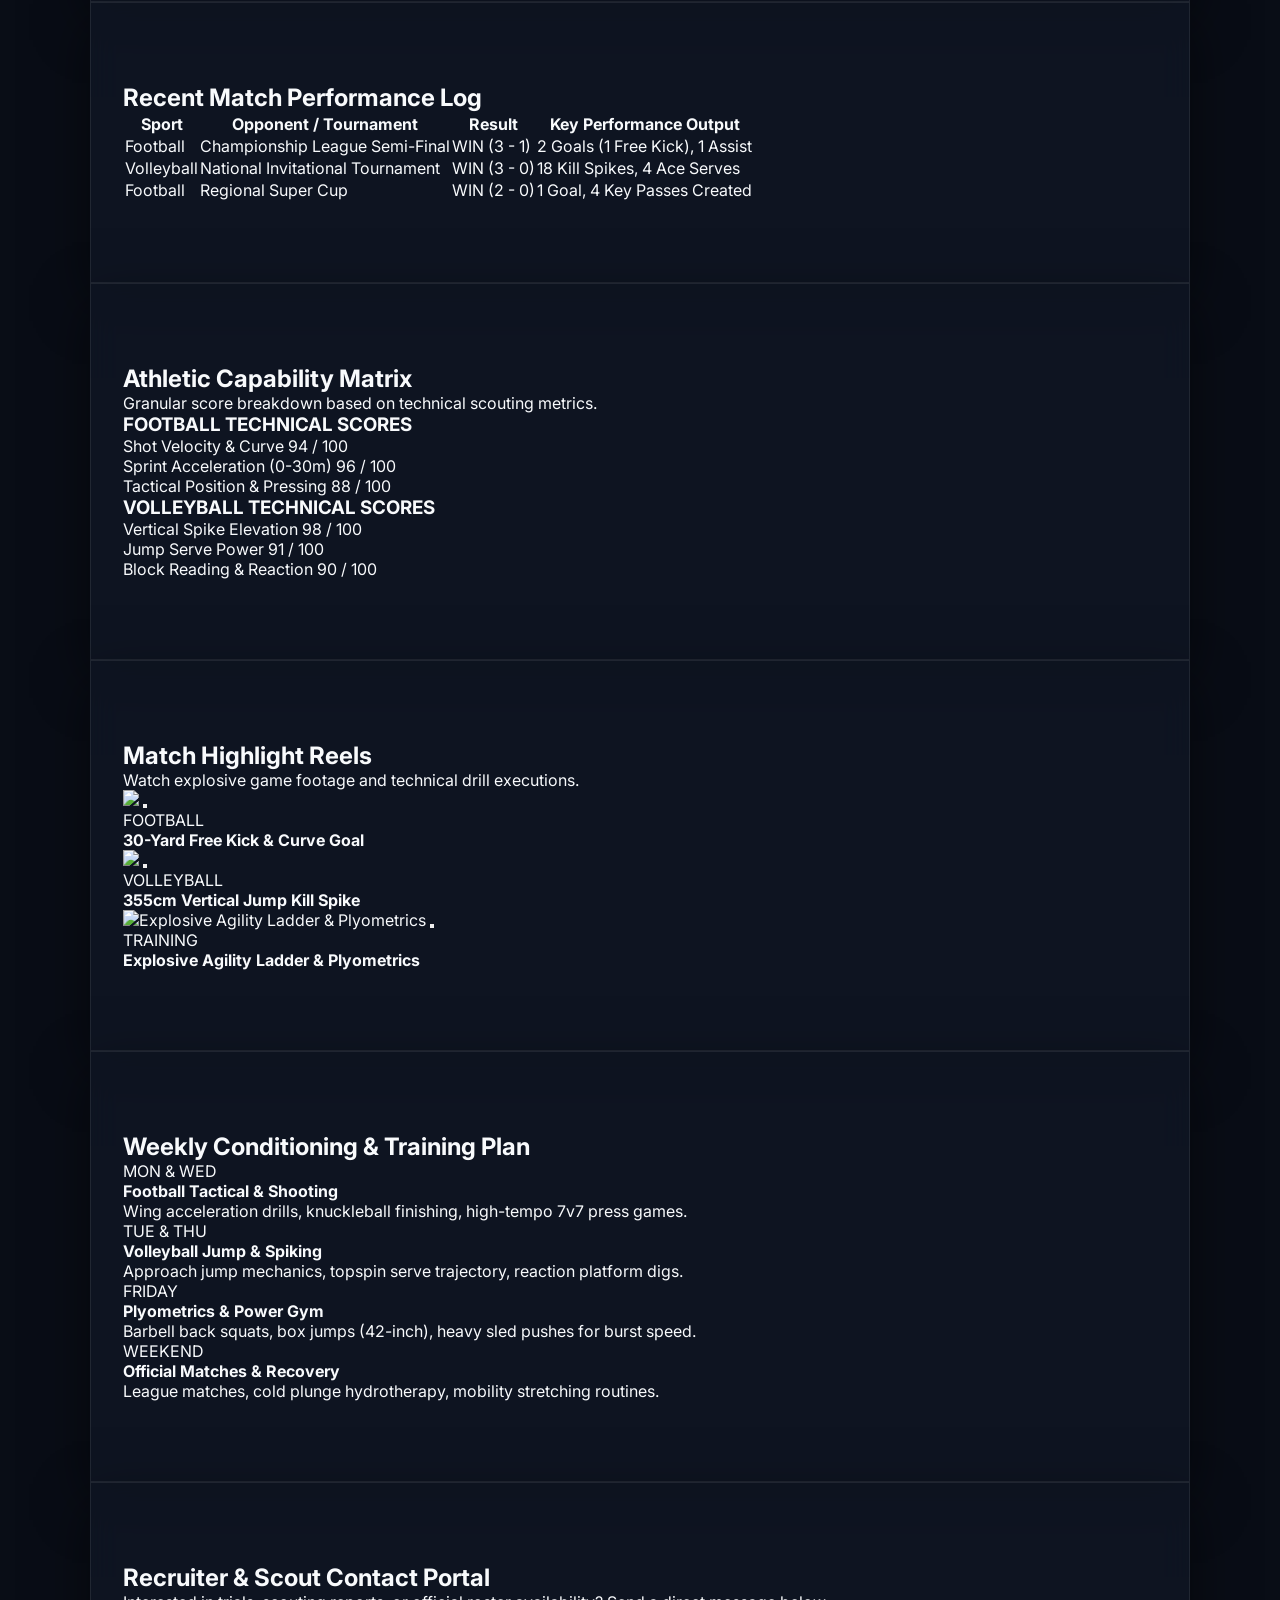
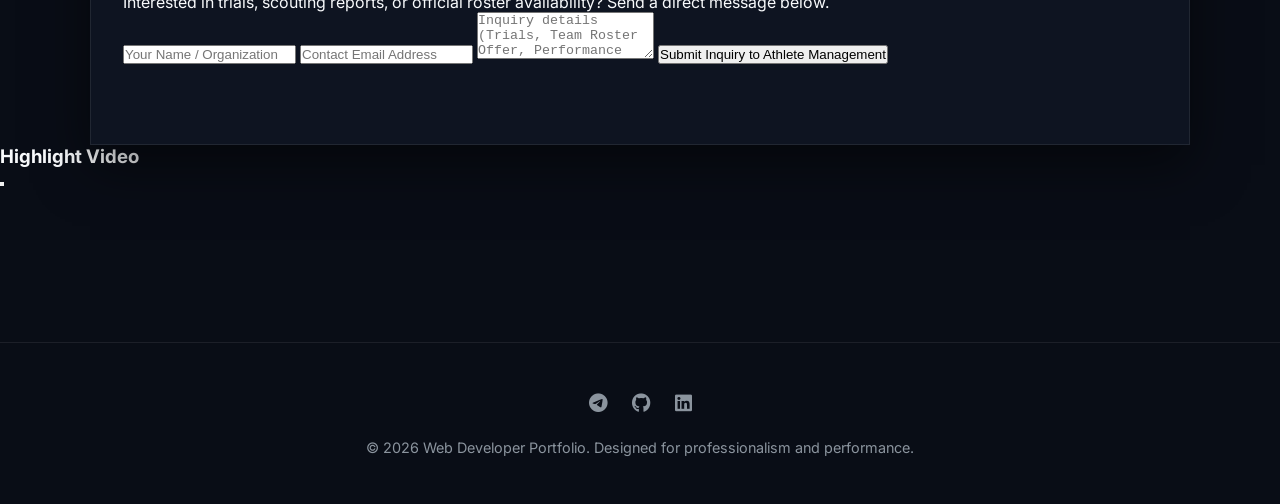
==== commit ced0b6cd: "update page" ====
--- a/index.html
+++ b/index.html
@@ -8,22 +8,22 @@
     <meta name="viewport" content="width=device-width, initial-scale=1.0">
     <title>Soyan</title>
 
-    <link rel="icon" type="image/jpeg" href="logo.jpg">
-    <link rel="apple-touch-icon" href="logo.jpg">
+    <link rel="icon" type="image/jpeg" href="photo_2026-04-27_22-35-55.jpg">
+    <link rel="apple-touch-icon" href="photo_2026-04-27_22-35-55.jpg">
 
     <!-- THIS CONTROL THE TOP TITLE LINE IN LINK PREVIEWS -->
-    <meta property="og:site_name" content="soyan.org">
+    <meta property="og:site_name" content="chouch soyan">
 
     <meta property="og:title" content="Soyan">
     <meta property="og:description" content="Soyan">
-    <meta property="og:image" content="https://persona-c4lu.vercel.app/logo.jpg">
+    <meta property="og:image" content="https://persona-c4lu.vercel.app/photo_2026-04-27_22-35-55.jpg">
     <meta property="og:type" content="website">
     <meta property="og:url" content="https://persona-c4lu.vercel.app/">
 
     <meta name="twitter:card" content="summary_large_image">
     <meta name="twitter:title" content="Soyan">
     <meta name="twitter:description" content="Soyan">
-    <meta name="twitter:image" content="https://persona-c4lu.vercel.app/logo.jpg">
+    <meta name="twitter:image" content="https://persona-c4lu.vercel.app/photo_2026-04-27_22-35-55.jpg">
 
     <meta name="description" content="Soyan">
     <meta name="robots" content="index, follow">
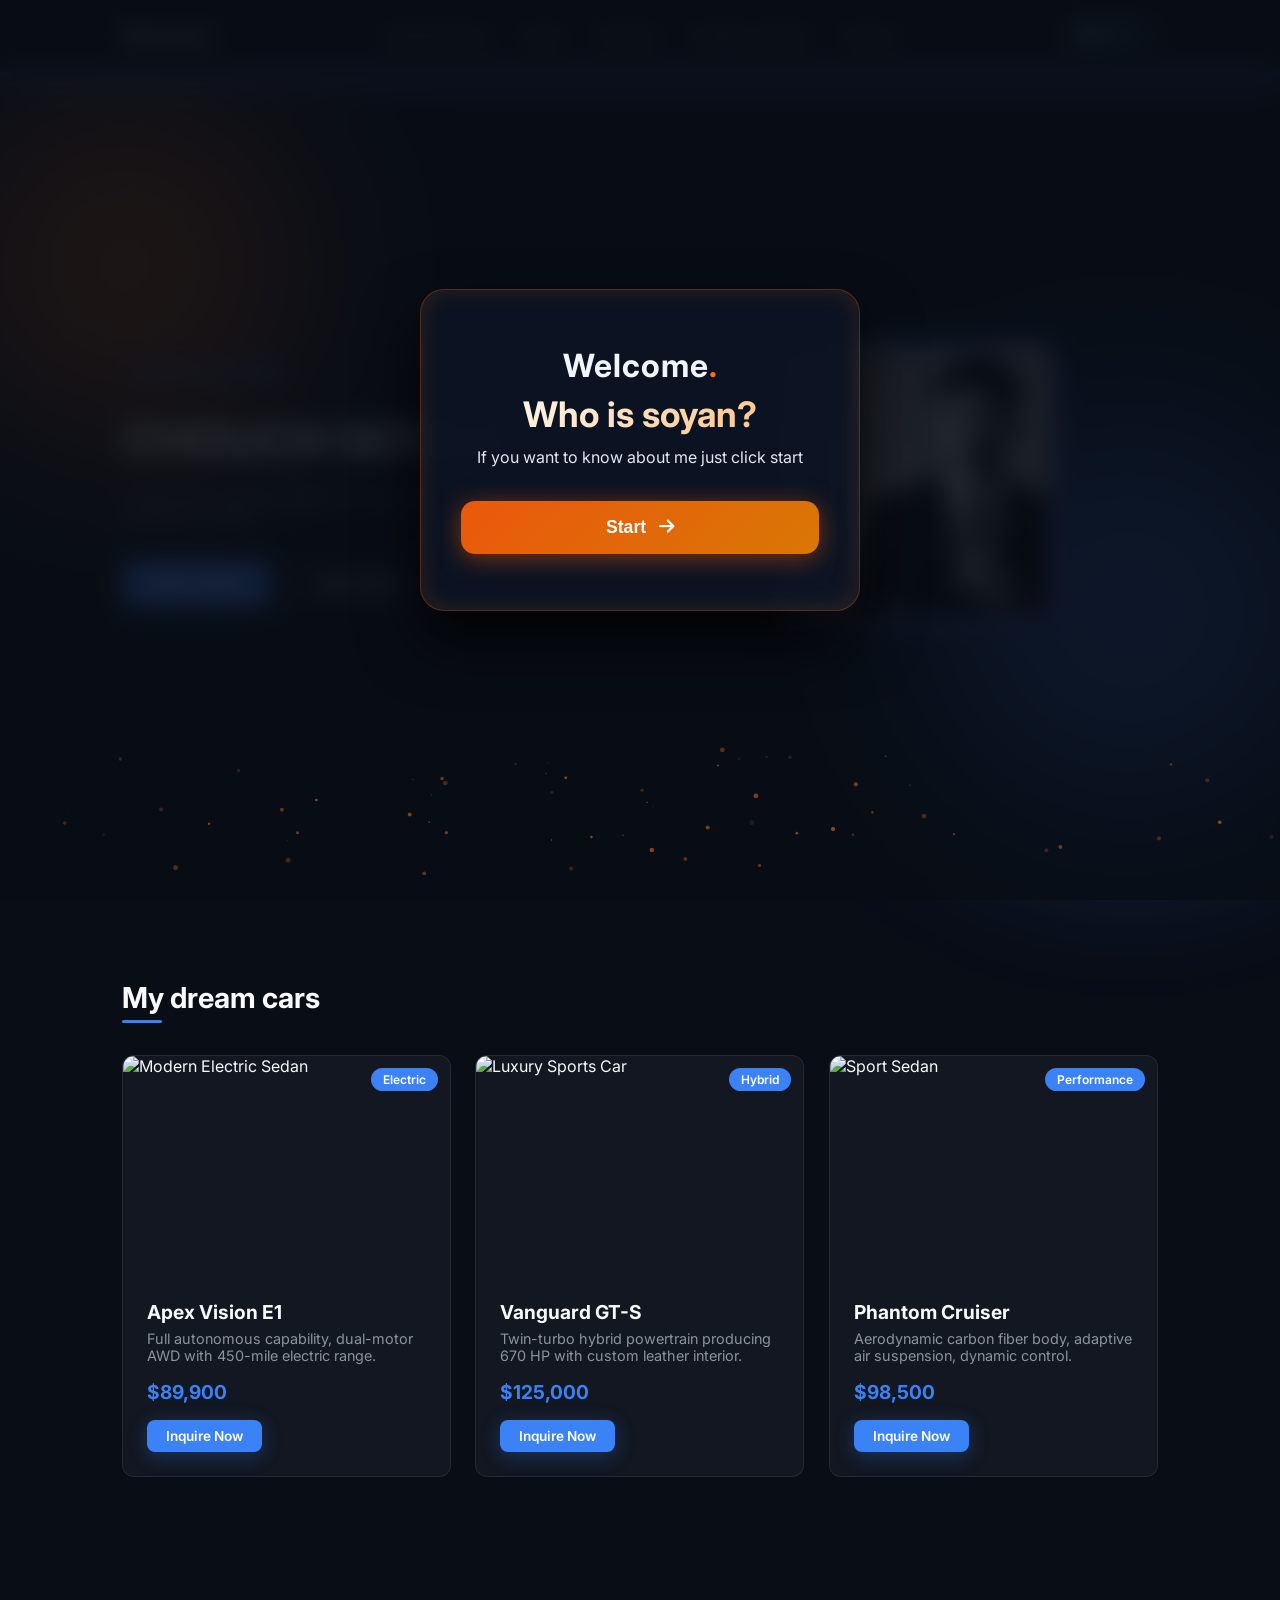
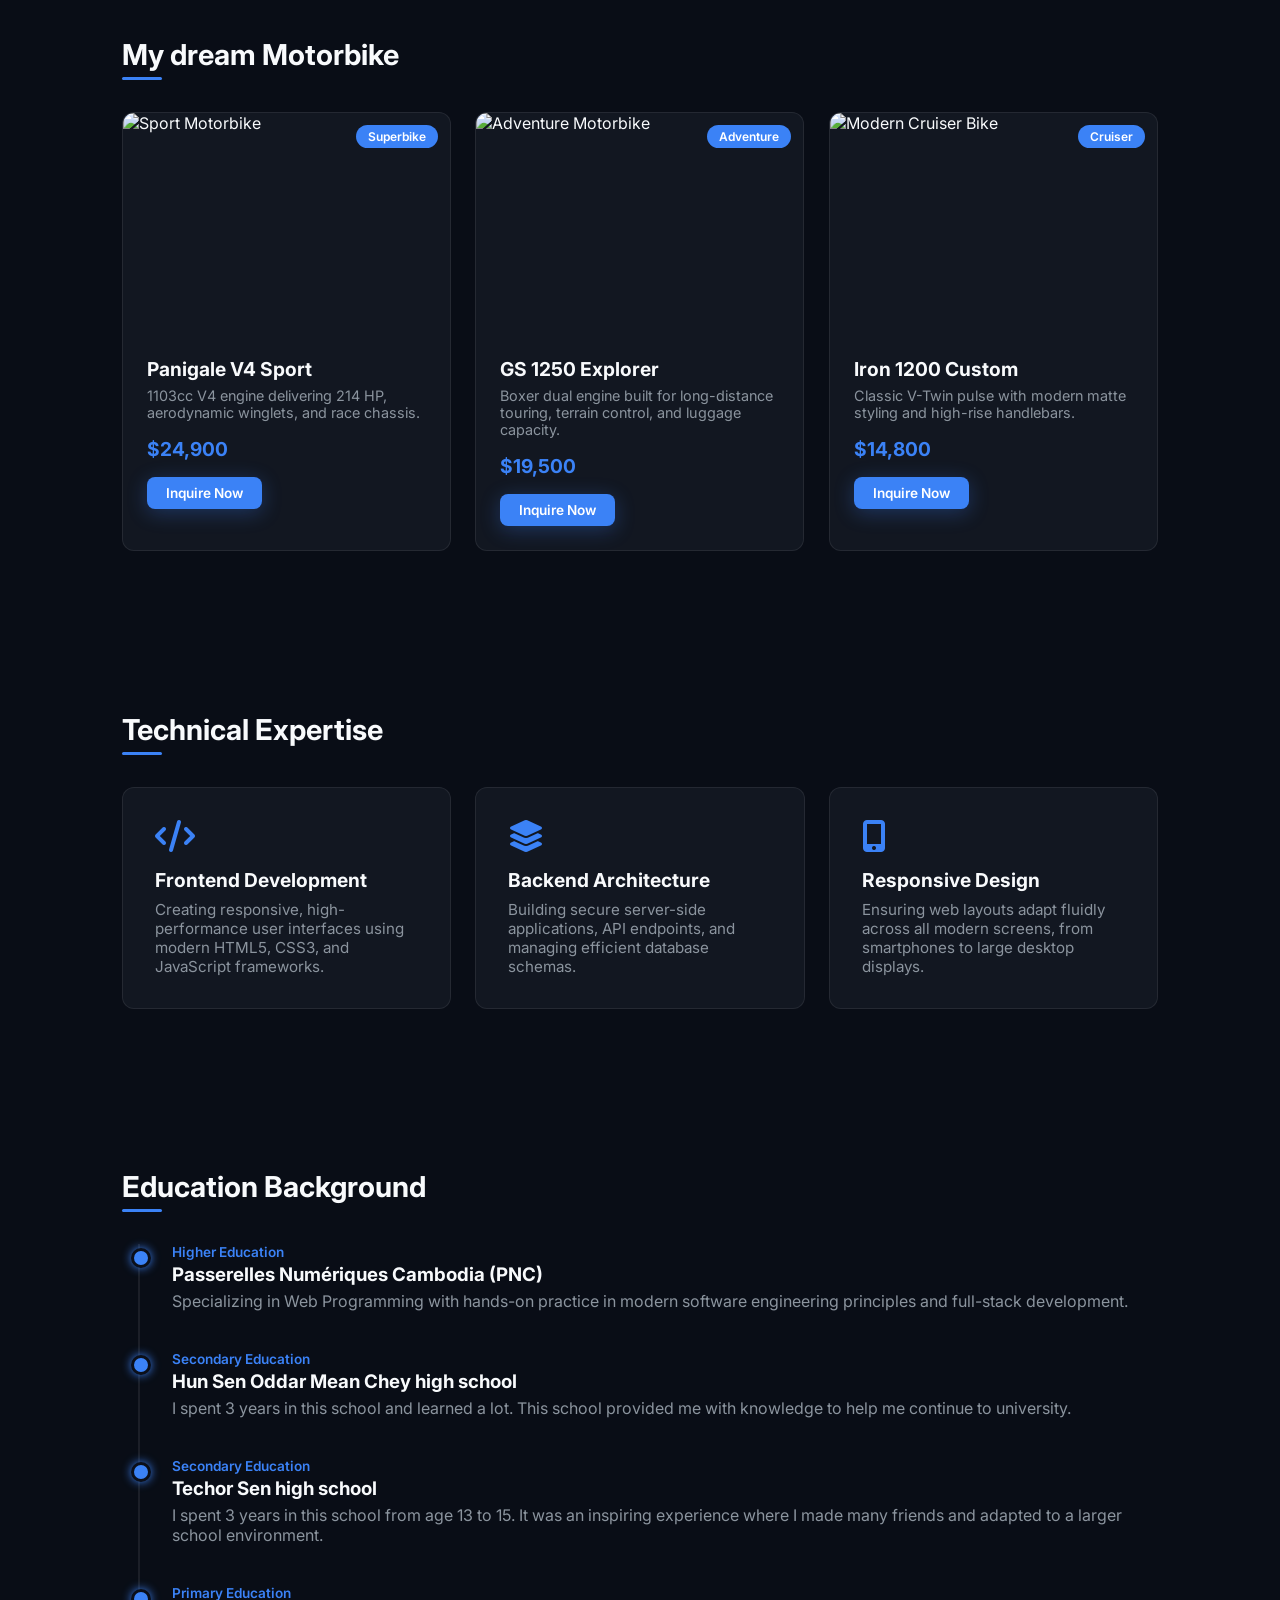
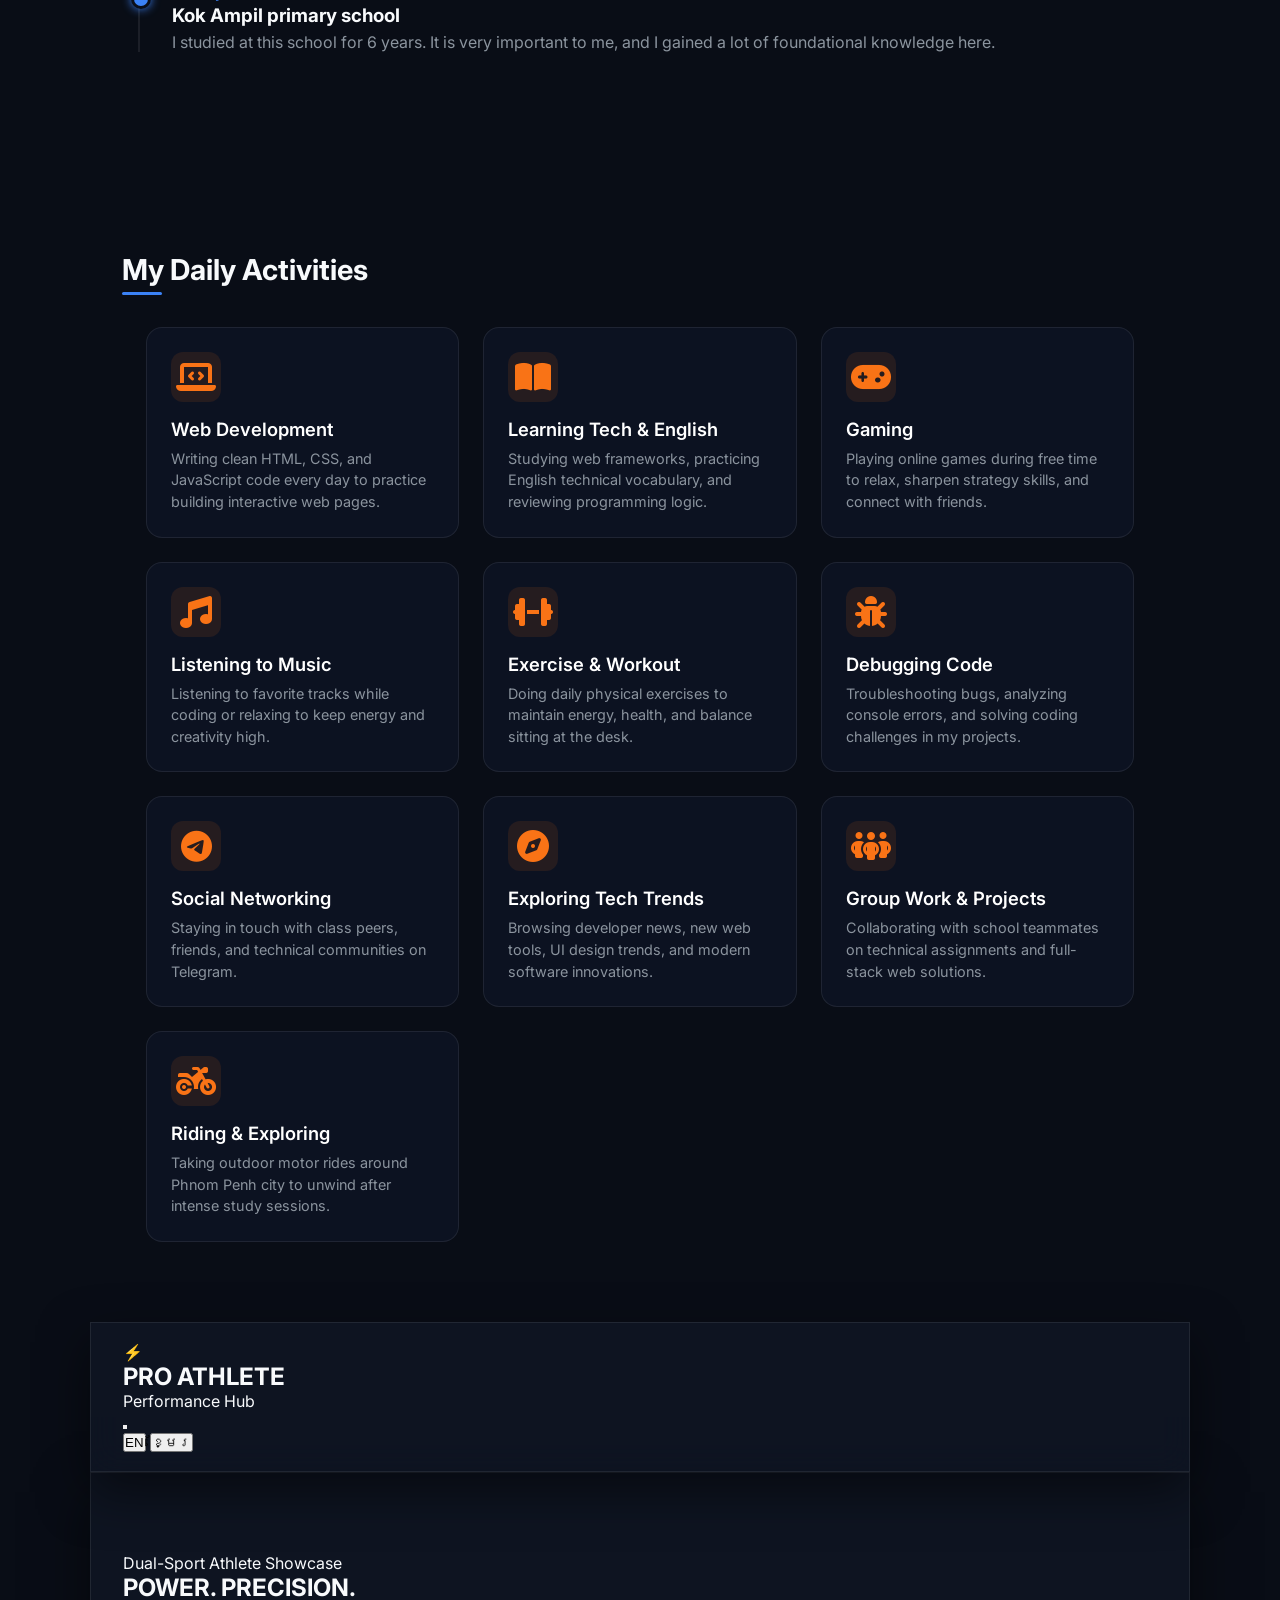
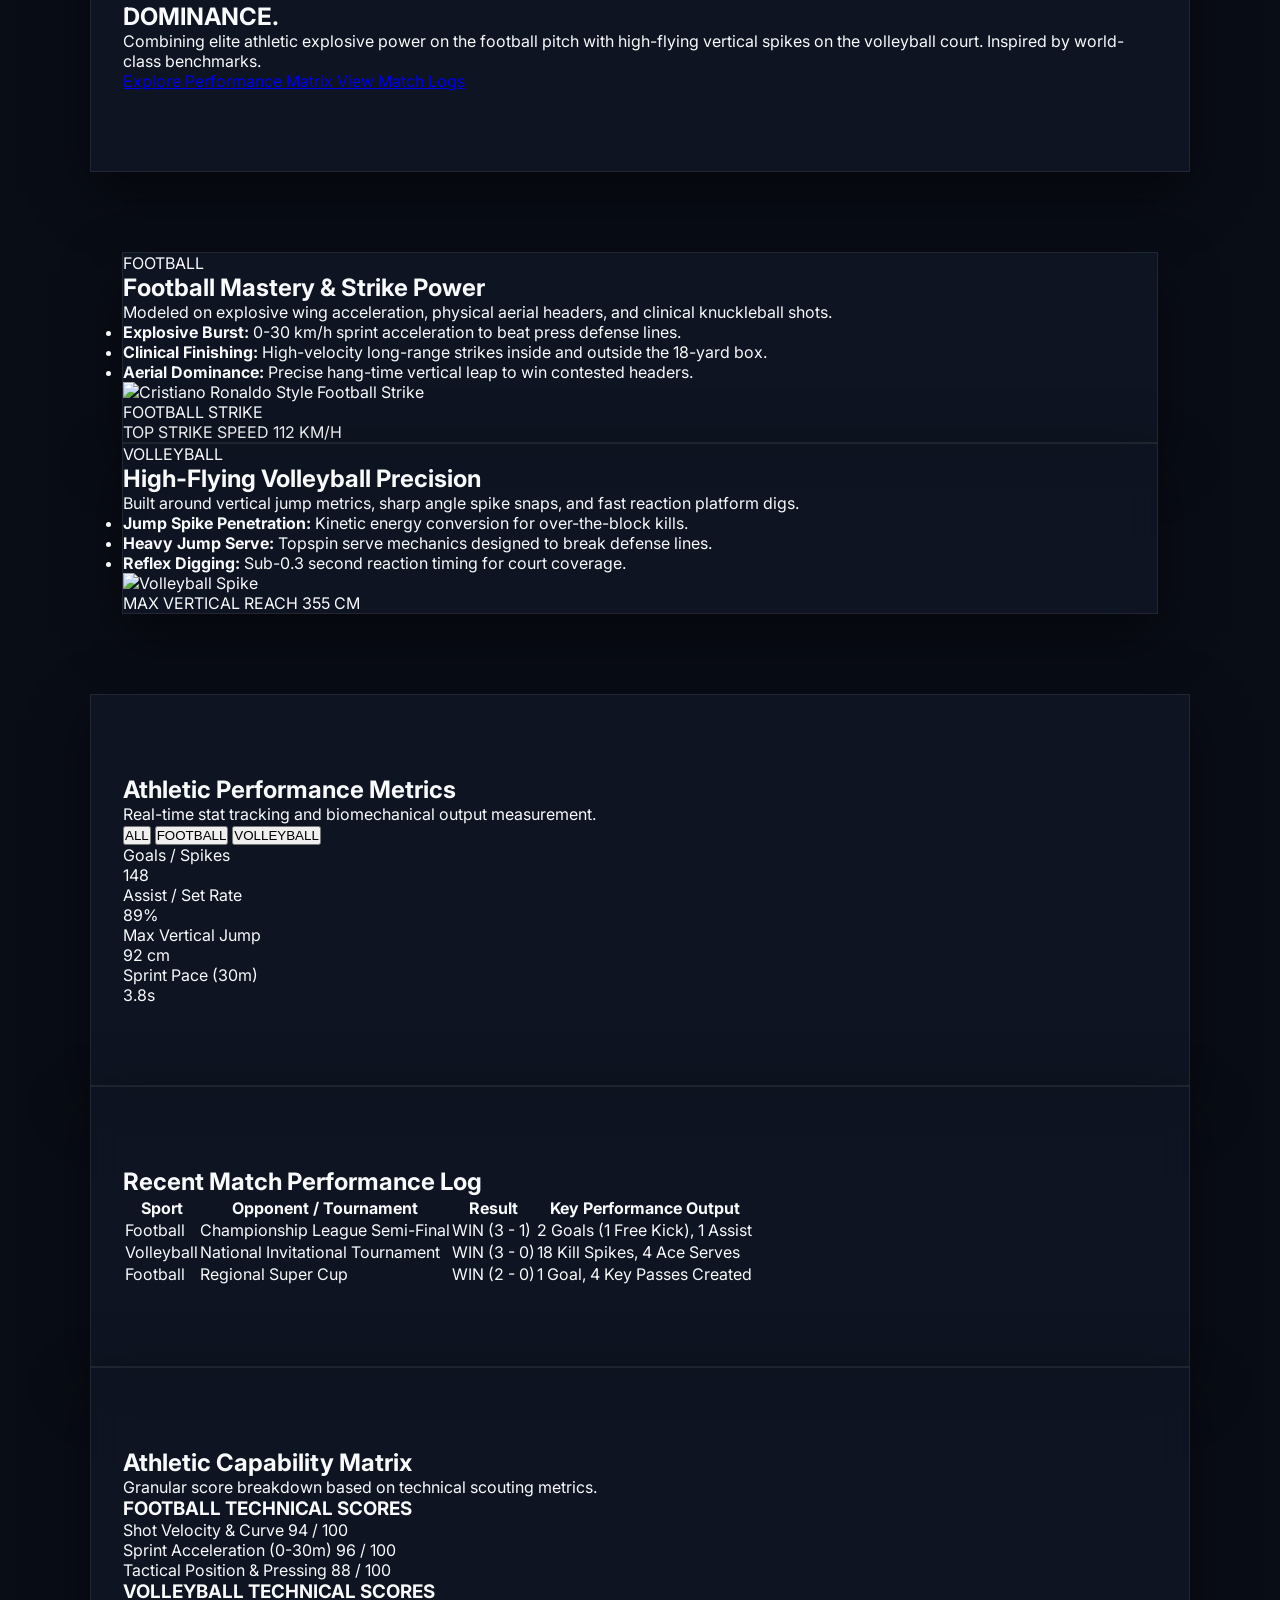
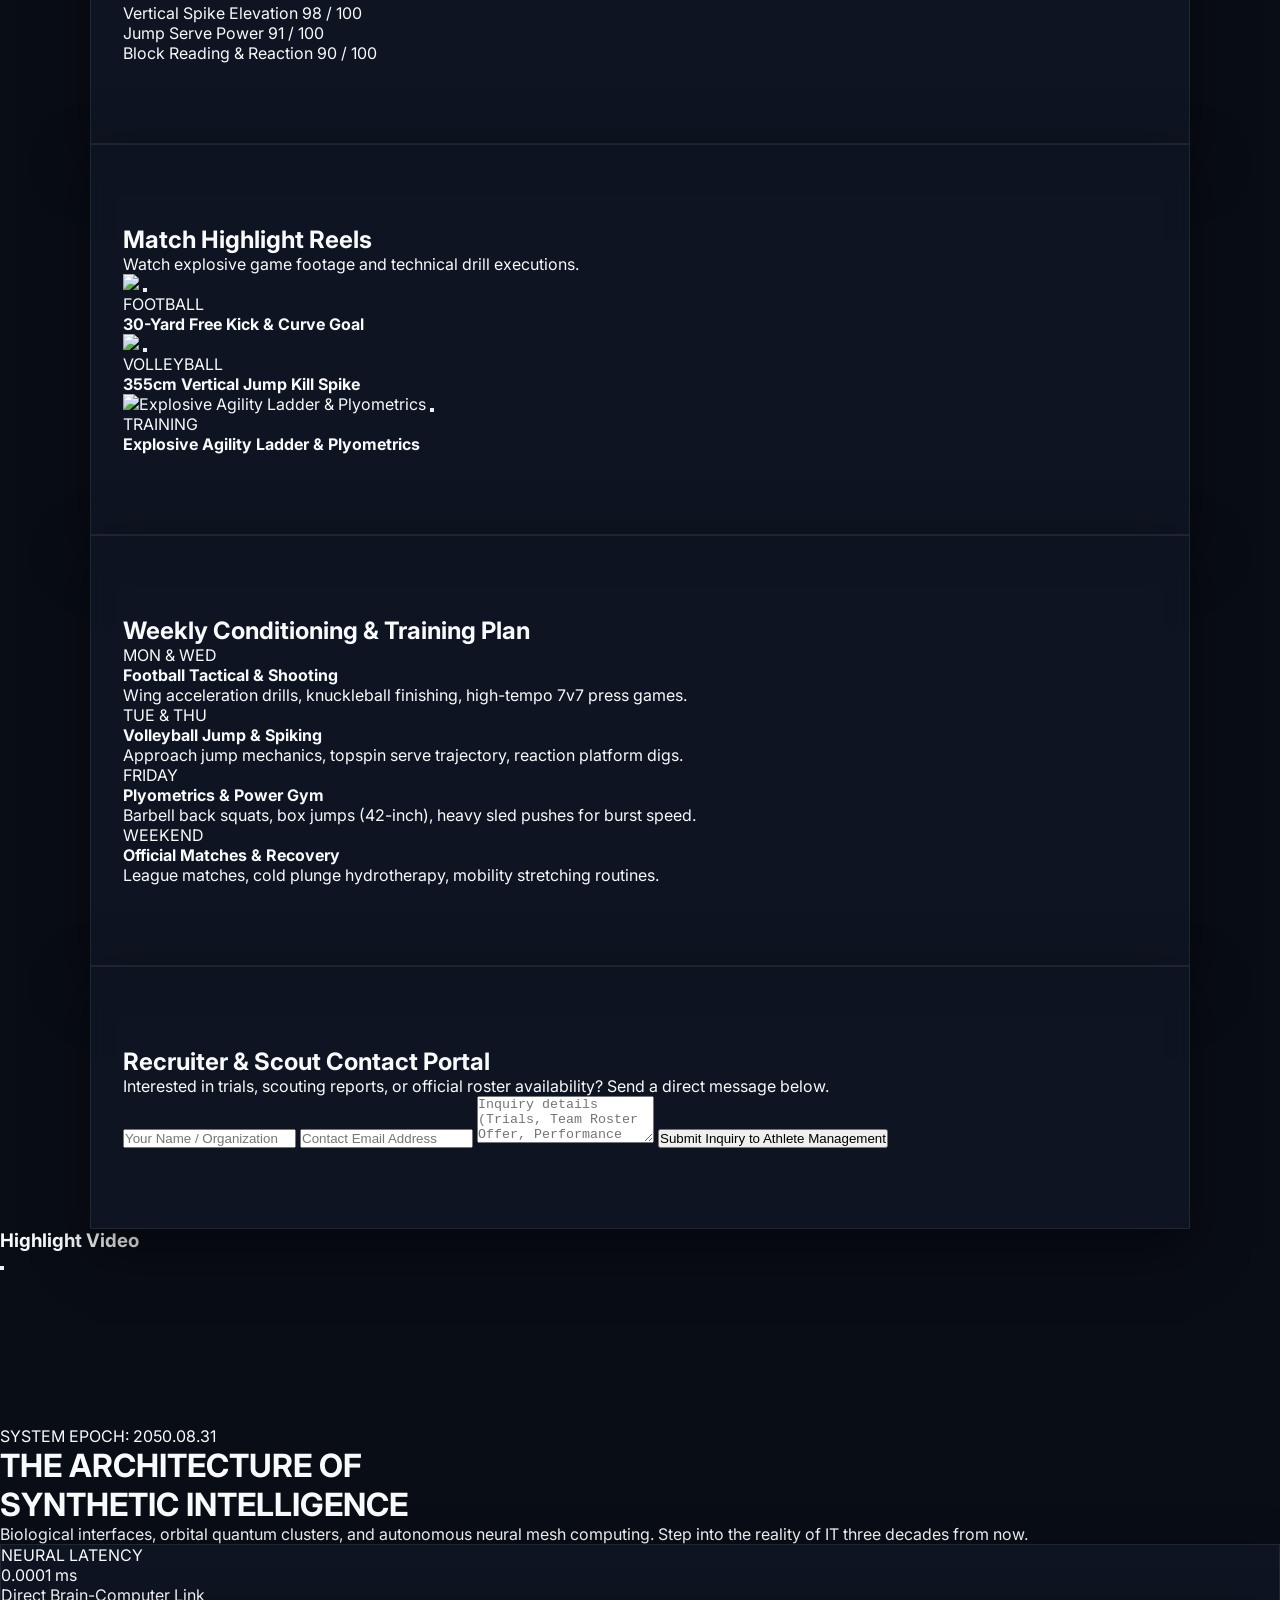
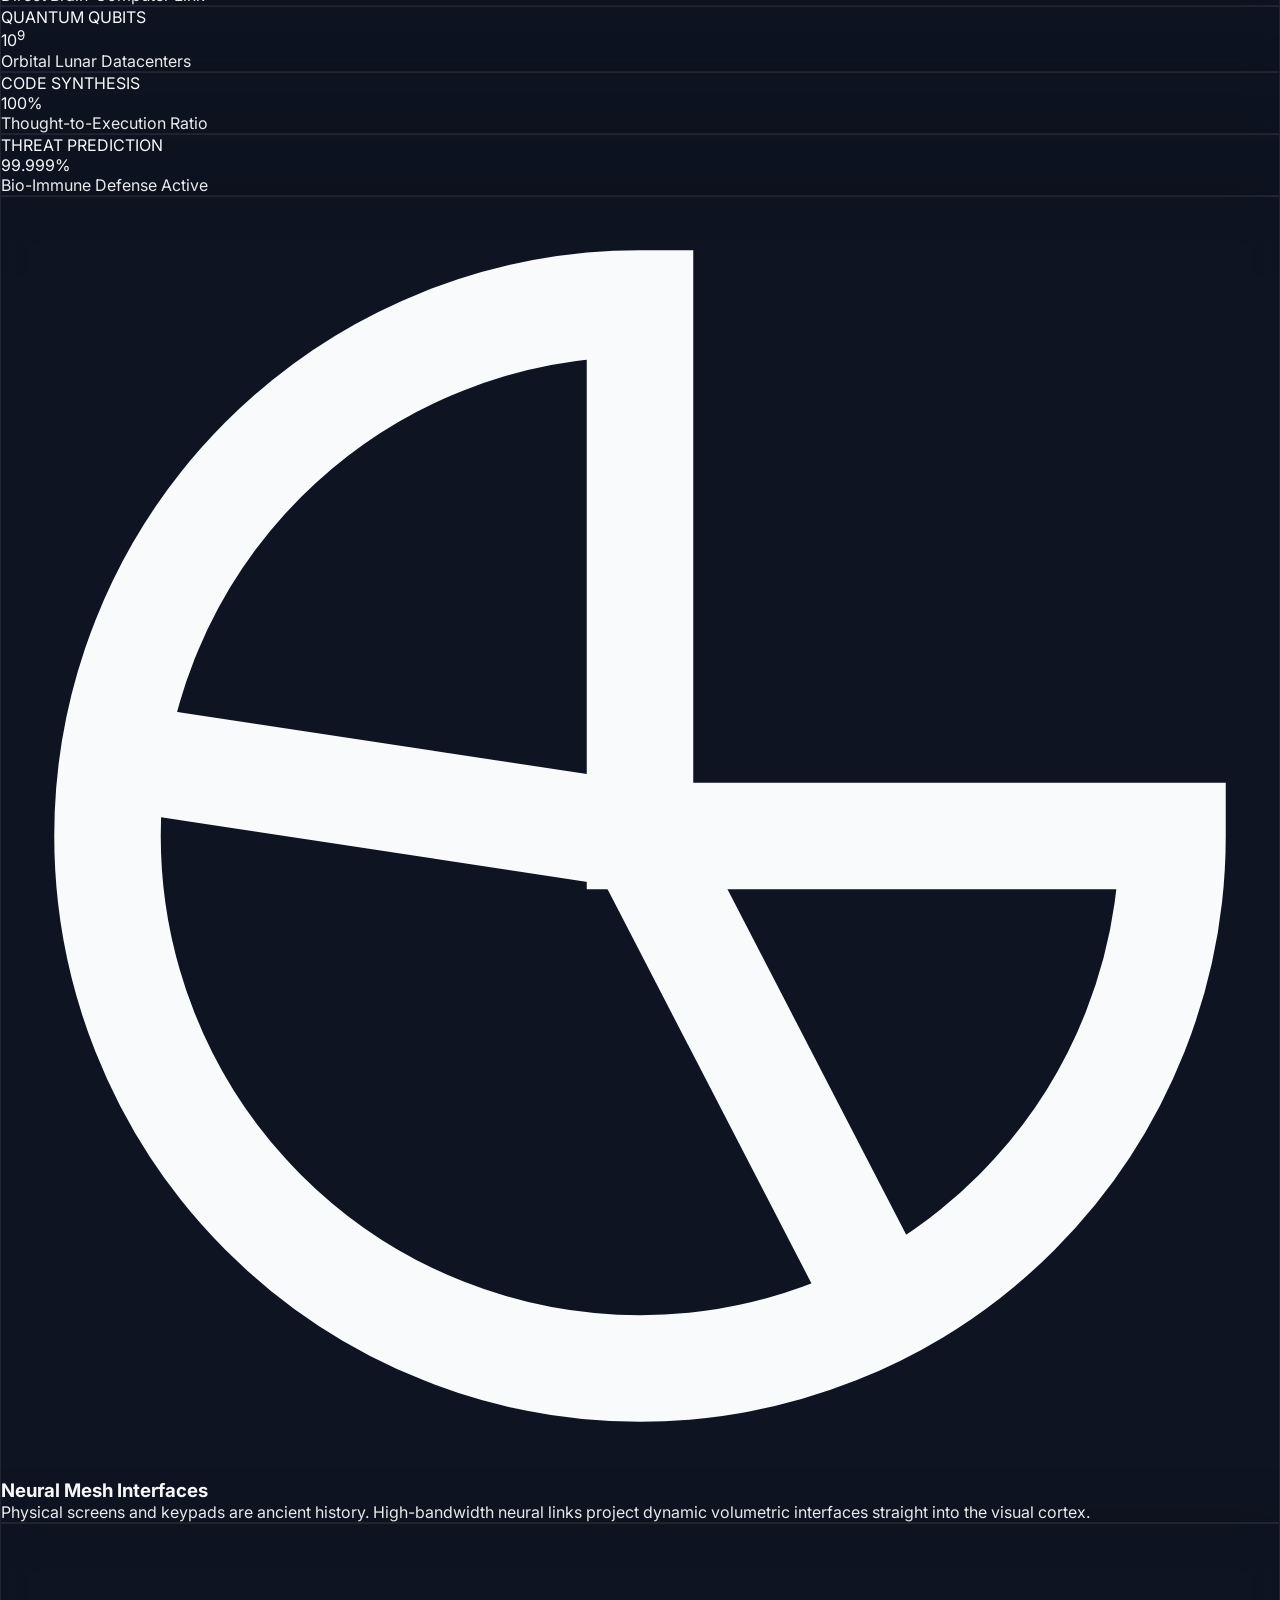
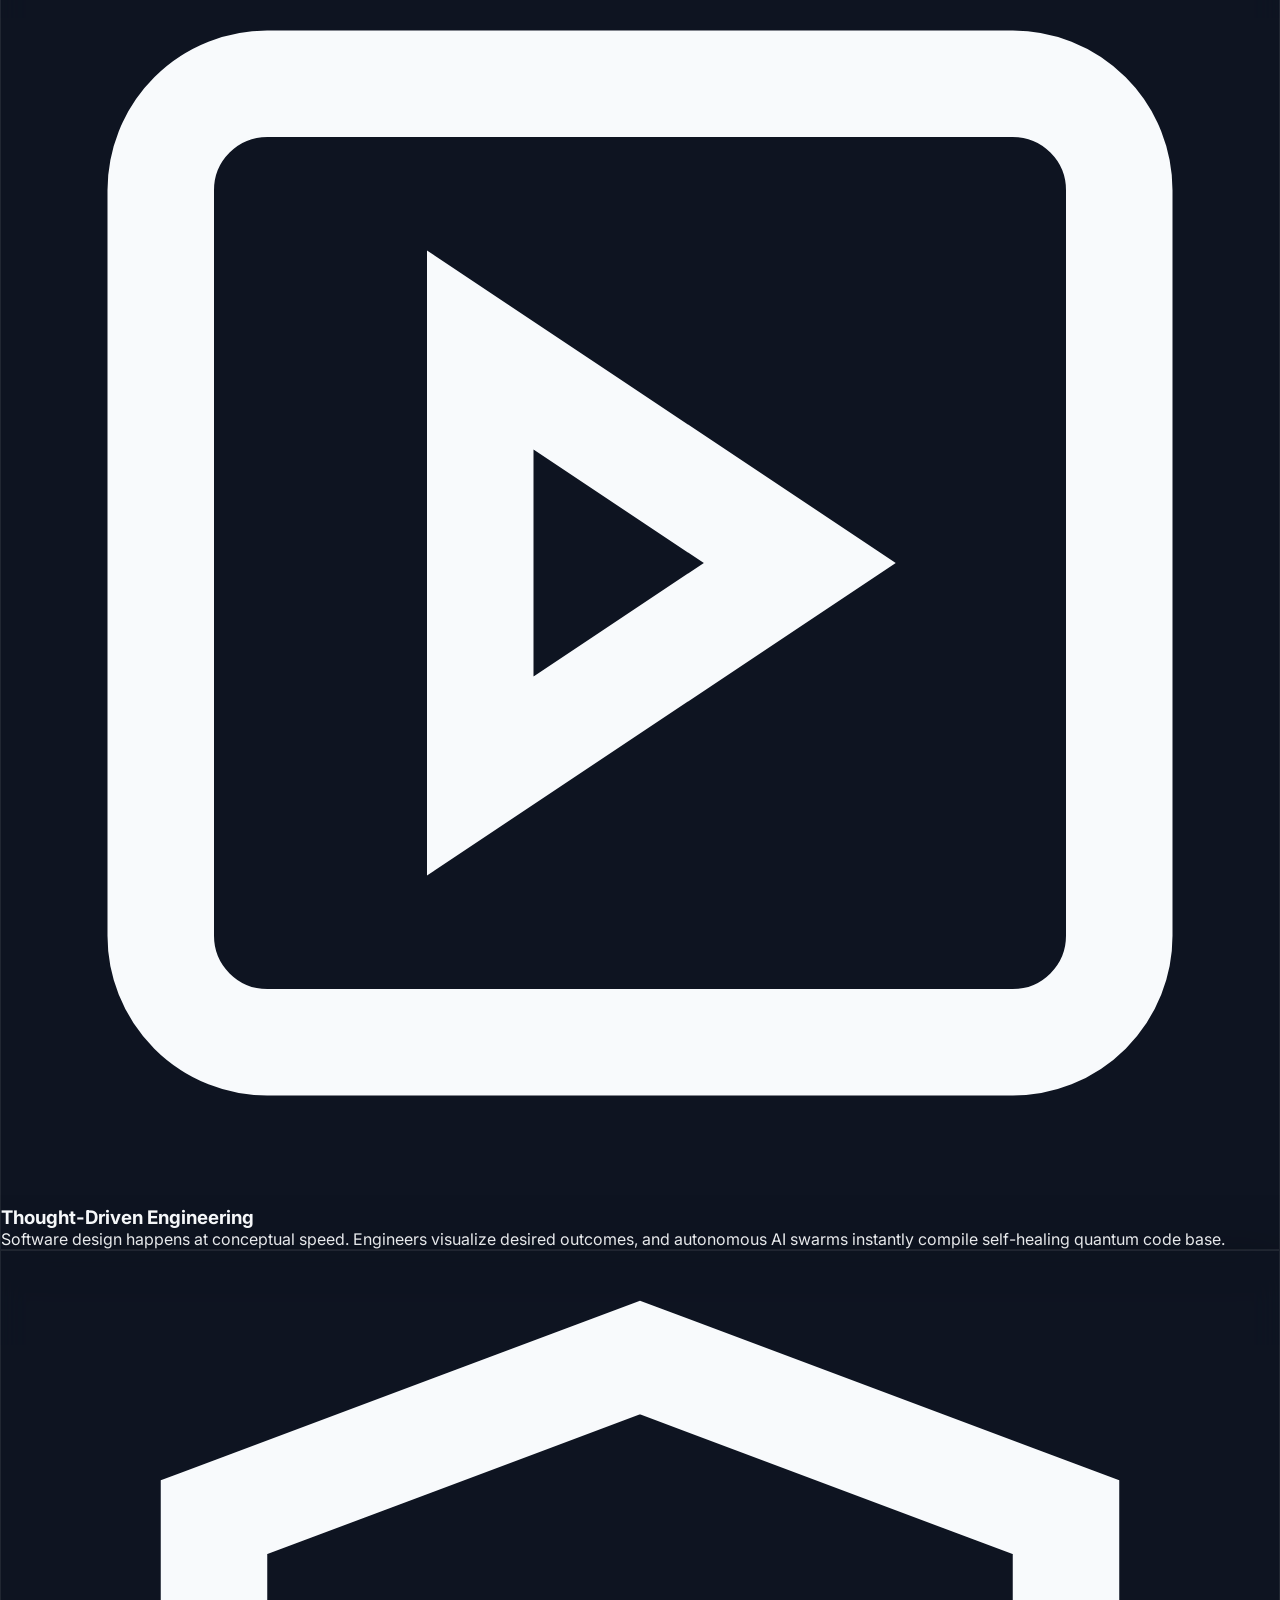
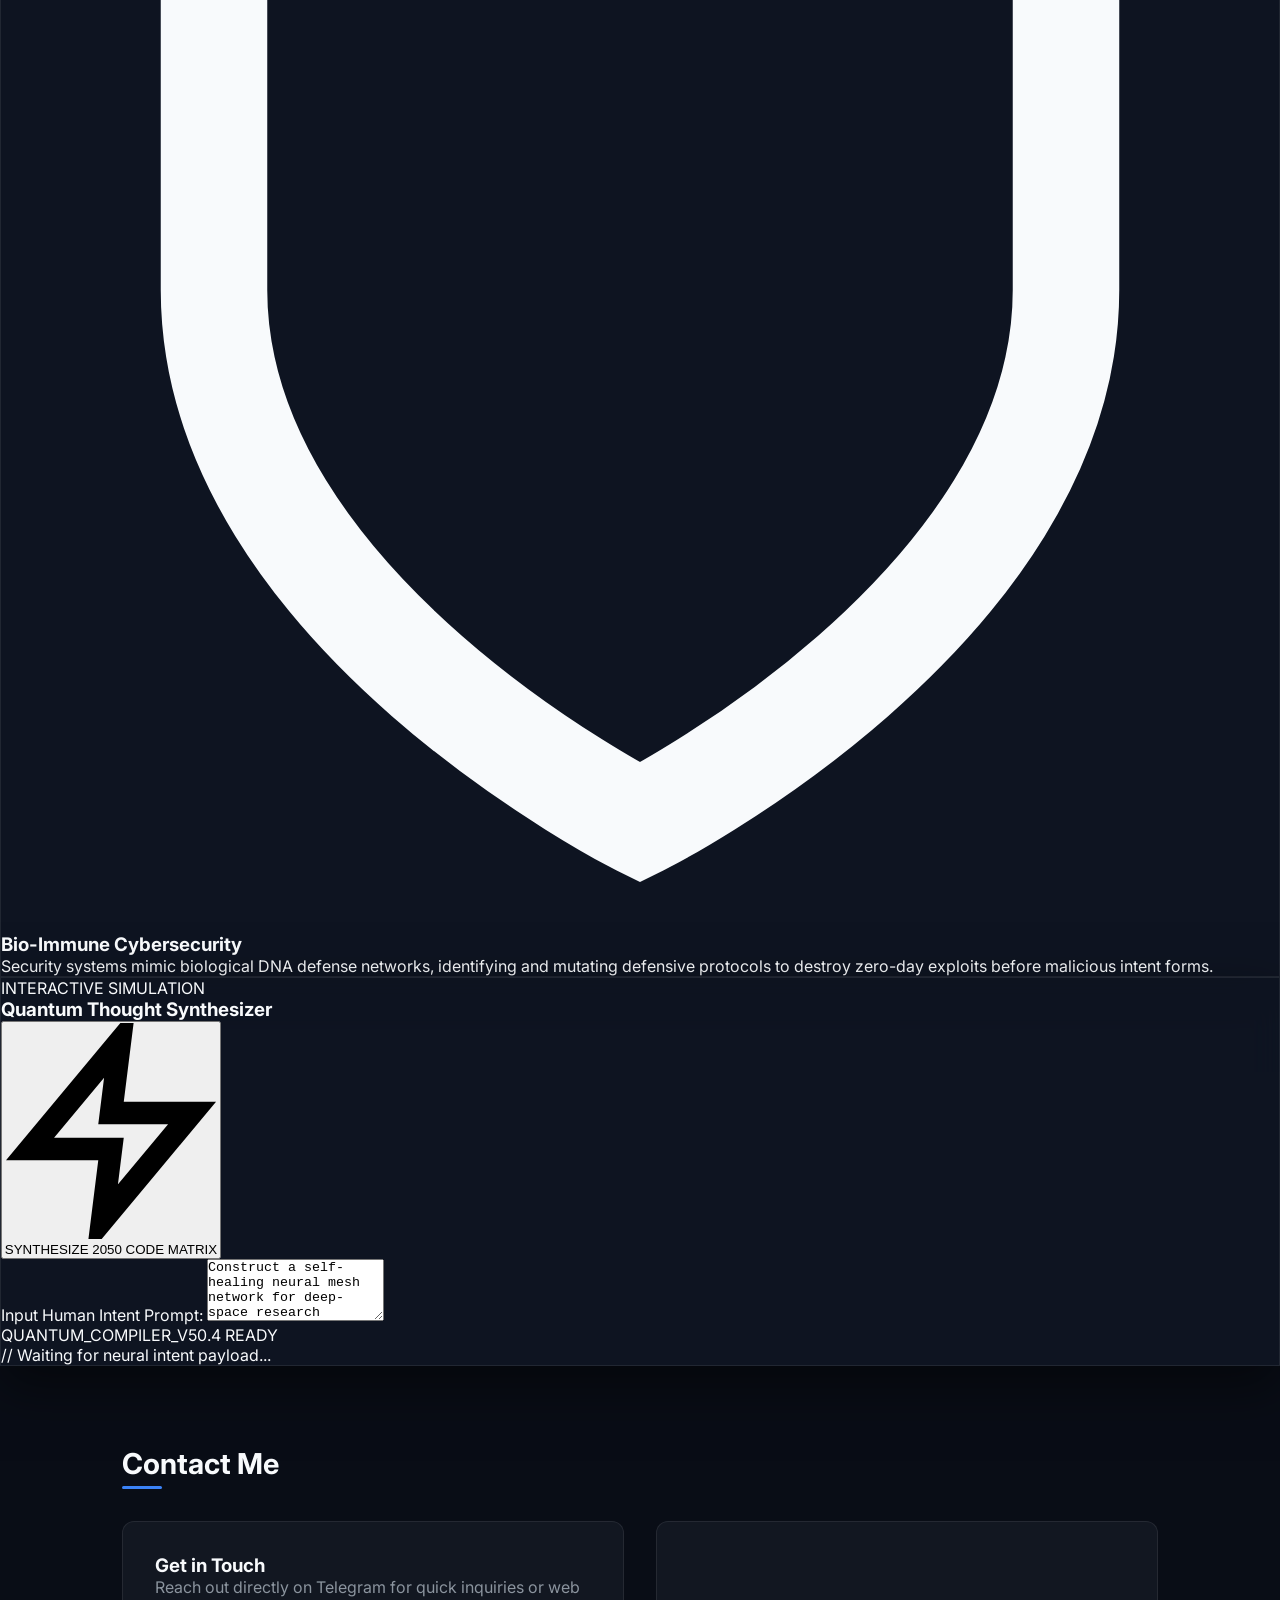
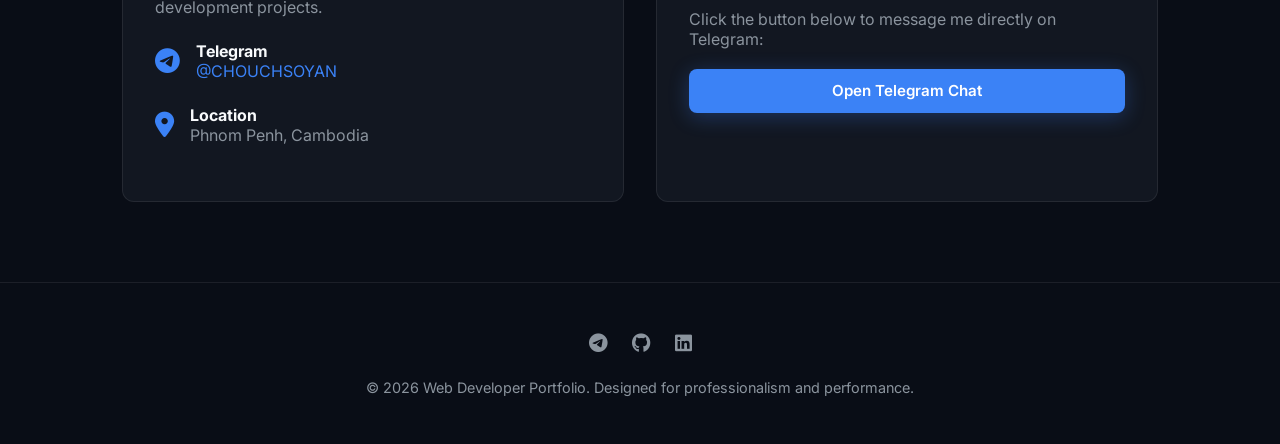
==== commit eadd6564: "Update page" ====
--- a/index.html
+++ b/index.html
@@ -33,6 +33,101 @@
 
 
     <style>
+      .it2050-container {
+        --bg-slate-950: #020617;
+        --bg-slate-900: #0f172a;
+        --border-slate-800: #1e293b;
+        --text-cyan: #22d3ee;
+        --text-purple: #c084fc;
+        --text-amber: #fbbf24;
+        --text-emerald: #34d399;
+        font-family: system-ui, -apple-system, BlinkMacSystemFont, 'Segoe UI', Roboto, Oxygen, Ubuntu, Cantarell, sans-serif;
+        background-color: var(--bg-slate-950);
+        color: #f8fafc;
+      }
+
+      /* Glassmorphism Styling */
+      .it2050-glass-card {
+        background: rgba(15, 23, 42, 0.65);
+        backdrop-filter: blur(16px);
+        -webkit-backdrop-filter: blur(16px);
+        border: 1px solid rgba(255, 255, 255, 0.08);
+        border-radius: 24px;
+        transition: all 0.4s ease;
+      }
+
+      .it2050-glass-card:hover {
+        border-color: rgba(34, 211, 238, 0.3);
+        transform: translateY(-4px);
+      }
+
+      /* Glow Elements */
+      .it2050-glow-bg {
+        position: absolute;
+        top: -100px;
+        left: 50%;
+        transform: translateX(-50%);
+        width: 700px;
+        height: 400px;
+        background: radial-gradient(circle, rgba(34, 211, 238, 0.15) 0%, rgba(192, 132, 252, 0.15) 50%, rgba(0, 0, 0, 0) 80%);
+        filter: blur(80px);
+        pointer-events: none;
+      }
+
+      /* Gradient Text */
+      .it2050-gradient-text {
+        background: linear-gradient(135deg, #22d3ee 0%, #c084fc 50%, #fbbf24 100%);
+        -webkit-background-clip: text;
+        -webkit-text-fill-color: transparent;
+      }
+
+      /* Button Styling */
+      .it2050-btn {
+        background: linear-gradient(135deg, #22d3ee, #c084fc, #fbbf24);
+        background-size: 200% 200%;
+        color: #000;
+        font-weight: 900;
+        text-transform: uppercase;
+        letter-spacing: 1.5px;
+        border: none;
+        padding: 16px 32px;
+        border-radius: 16px;
+        cursor: pointer;
+        transition: all 0.3s ease;
+        box-shadow: 0 10px 25px -5px rgba(34, 211, 238, 0.3);
+        display: inline-flex;
+        align-items: center;
+        gap: 10px;
+      }
+
+      .it2050-btn:hover {
+        background-position: right center;
+        transform: scale(1.02);
+        box-shadow: 0 15px 30px -5px rgba(192, 132, 252, 0.4);
+      }
+
+      .it2050-btn:disabled {
+        opacity: 0.5;
+        cursor: not-allowed;
+      }
+
+      /* Pulse Animation */
+      @keyframes it2050-pulse {
+
+        0%,
+        100% {
+          opacity: 1;
+        }
+
+        50% {
+          opacity: 0.4;
+        }
+      }
+
+      .it2050-ping {
+        animation: it2050-pulse 2s cubic-bezier(0.4, 0, 0.6, 1) infinite;
+      }
+
       /* REDIRECT OVERLAY - HIGH QUALITY FIRE ANIMATION */
       #redirect-overlay {
         position: fixed;
@@ -381,14 +476,12 @@
         <li><a href="features.html" data-i18n="nav_GlobalFeatures">Globalfeatures</a></li>
         <li><a href="game.html" data-i18n="nav_game">Game</a></li>
         <li><a href="pricing.html" data-i18n="nav_Portfolio">Portfolio</a></li>
+        <li><a href="dashboard.html" data-i18n="nav_Google_translate">Google translate</a></li>
         <li><a href="https://t.me/CHOUCHSOYAN" target="_blank" rel="noopener noreferrer"
             data-i18n="nav_contact">Contact</a></li>
       </ul>
 
       <div class="nav-controls">
-        <button id="theme-toggle-btn" class="ctrl-btn" onclick="toggleTheme()" aria-label="Toggle Theme">
-          <i id="theme-icon" class="fa-solid fa-moon"></i>
-        </button>
         <button id="lang-toggle-btn" class="ctrl-btn" onclick="toggleLanguage()">
           <i class="fa-solid fa-globe"></i> <span id="lang-label">ខ្មែរ</span>
         </button>
@@ -654,43 +747,6 @@
     </div>
   </section>
 
-  <section id="contact-section">
-    <h2 class="section-title float-anim-1" data-i18n="section_contact">Contact Me</h2>
-    <div class="contact-grid">
-      <div class="contact-info float-anim-2">
-        <h3 data-i18n="contact_heading">Get in Touch</h3>
-        <p style="color: var(--text-muted); margin-bottom: 1.5rem;" data-i18n="contact_subheading">Reach out directly on
-          Telegram for quick inquiries or web development projects.</p>
-
-        <a href="https://t.me/CHOUCHSOYAN" target="_blank" rel="noopener noreferrer" class="info-item-link">
-          <div class="info-item">
-            <i class="fa-brands fa-telegram icon-bounce"></i>
-            <div>
-              <strong>Telegram</strong>
-              <p style="color: var(--accent);">@CHOUCHSOYAN</p>
-            </div>
-          </div>
-        </a>
-
-        <div class="info-item">
-          <i class="fa-solid fa-location-dot icon-bounce"></i>
-          <div>
-            <strong data-i18n="location_title">Location</strong>
-            <p style="color: var(--text-muted);" data-i18n="location_value">Phnom Penh, Cambodia</p>
-          </div>
-        </div>
-      </div>
-
-      <div class="contact-form-box float-anim-3">
-        <p style="margin-bottom: 1.2rem; color: var(--text-muted);" data-i18n="telegram_prompt">Click the button below
-          to message me directly on Telegram:</p>
-        <a href="https://t.me/CHOUCHSOYAN" target="_blank" rel="noopener noreferrer" class="btn btn-primary pulse-btn"
-          style="width: 100%; text-align: center; display: block;" data-i18n="btn_open_telegram">
-          <i class="fa-brands fa-telegram" style="margin-right: 8px;"></i> Open Telegram Chat
-        </a>
-      </div>
-    </div>
-  </section>
 
 
   <script>
@@ -958,15 +1014,14 @@
 
       if (theme === 'light') {
         document.body.classList.add('light-mode');
-        themeIcon.className = 'fa-solid fa-sun';
+        if (themeIcon) themeIcon.className = 'fa-solid fa-sun';
         particleColor = 'rgba(37, 99, 235, 0.5)';
       } else {
         document.body.classList.remove('light-mode');
-        themeIcon.className = 'fa-solid fa-moon';
+        if (themeIcon) themeIcon.className = 'fa-solid fa-moon';
         particleColor = 'rgba(59, 130, 246, 0.4)';
       }
     }
-
     function toggleTheme() {
       const currentTheme = localStorage.getItem('site_theme') || 'dark';
       const newTheme = currentTheme === 'dark' ? 'light' : 'dark';
@@ -980,6 +1035,7 @@
     const translations = {
       en: {
         nav_Portfolio: "Portfolio",
+        nav_Google_translate: "Google translate",
         nav_GlobalFeatures: "Globalfeatures",
         nav_about: "About",
         nav_cars: "Car Showroom",
@@ -1057,6 +1113,7 @@
       },
       km: {
         nav_Portfolio: "ផលប័ត្រ",
+        nav_Google_translate: "បកប្រែភាសា",
         nav_GlobalFeatures: "លក្ខណៈពិសេសសកល",
         nav_about: "អំពីខ្ញុំ",
         nav_cars: "ឡានក្នុងក្ដីស្រម៉ៃ",
@@ -1797,7 +1854,242 @@
       </div>
     </div>
   </div>
-
+  <!-- MAIN CONTENT AREA (Paste directly inside your existing website layout) -->
+  <main class="relative max-w-[1600px] mx-auto px-8 py-12 space-y-16 overflow-hidden">
+
+    <!-- Ambient Glow FX Background Elements -->
+    <div
+      class="absolute -top-32 left-1/2 -translate-x-1/2 w-[800px] h-[500px] bg-gradient-to-tr from-cyan-500/20 via-purple-500/20 to-amber-500/20 rounded-full blur-[140px] pointer-events-none">
+    </div>
+
+    <!-- Hero Title Section -->
+    <div class="relative z-10 text-center space-y-4 max-w-4xl mx-auto">
+      <div
+        class="inline-flex items-center space-x-3 px-4 py-2 rounded-full border border-cyan-500/30 bg-cyan-950/40 backdrop-blur-md">
+        <span class="w-2.5 h-2.5 rounded-full bg-cyan-400 animate-ping"></span>
+        <span class="text-xs font-mono font-bold tracking-widest text-cyan-400 uppercase">SYSTEM EPOCH:
+          2050.08.31</span>
+      </div>
+
+      <h1 class="text-5xl md:text-7xl font-black tracking-tight text-white leading-tight">
+        THE ARCHITECTURE OF <br />
+        <span class="bg-gradient-to-r from-cyan-400 via-purple-400 to-amber-400 bg-clip-text text-transparent">SYNTHETIC
+          INTELLIGENCE</span>
+      </h1>
+
+      <p class="text-slate-300 text-lg md:text-xl font-light leading-relaxed">
+        Biological interfaces, orbital quantum clusters, and autonomous neural mesh computing. Step into the reality of
+        IT three decades from now.
+      </p>
+    </div>
+
+    <!-- Live Metric Cards -->
+    <div class="grid grid-cols-1 md:grid-cols-4 gap-6 relative z-10">
+      <div class="glass-card p-8 rounded-3xl border border-slate-800 bg-slate-900/60 backdrop-blur-xl space-y-2">
+        <span class="text-xs font-mono text-cyan-400 uppercase tracking-wider">NEURAL LATENCY</span>
+        <p class="text-4xl font-black text-white font-mono">0.0001 <span class="text-lg text-slate-500">ms</span></p>
+        <p class="text-xs text-slate-400">Direct Brain-Computer Link</p>
+      </div>
+
+      <div
+        class="glass-card p-8 rounded-3xl border border-purple-500/30 bg-slate-900/60 backdrop-blur-xl space-y-2 shadow-xl shadow-purple-500/5">
+        <span class="text-xs font-mono text-purple-400 uppercase tracking-wider">QUANTUM QUBITS</span>
+        <p class="text-4xl font-black text-purple-400 font-mono">10<sup class="text-2xl">9</sup></p>
+        <p class="text-xs text-slate-400">Orbital Lunar Datacenters</p>
+      </div>
+
+      <div class="glass-card p-8 rounded-3xl border border-slate-800 bg-slate-900/60 backdrop-blur-xl space-y-2">
+        <span class="text-xs font-mono text-amber-400 uppercase tracking-wider">CODE SYNTHESIS</span>
+        <p class="text-4xl font-black text-white font-mono">100%</p>
+        <p class="text-xs text-slate-400">Thought-to-Execution Ratio</p>
+      </div>
+
+      <div class="glass-card p-8 rounded-3xl border border-slate-800 bg-slate-900/60 backdrop-blur-xl space-y-2">
+        <span class="text-xs font-mono text-emerald-400 uppercase tracking-wider">THREAT PREDICTION</span>
+        <p class="text-4xl font-black text-emerald-400 font-mono">99.999%</p>
+        <p class="text-xs text-slate-400">Bio-Immune Defense Active</p>
+      </div>
+    </div>
+
+    <!-- 2050 Vision Grid -->
+    <div class="grid grid-cols-1 md:grid-cols-3 gap-8 relative z-10">
+      <!-- Feature 1 -->
+      <div
+        class="glass-card p-8 rounded-3xl border border-slate-800 bg-slate-900/40 backdrop-blur-xl hover:border-cyan-500/50 transition duration-500 space-y-6 group">
+        <div
+          class="w-14 h-14 rounded-2xl bg-cyan-500/10 border border-cyan-500/30 flex items-center justify-center text-cyan-400 group-hover:scale-110 transition duration-300">
+          <svg xmlns="http://www.w3.org/2000/svg" class="w-7 h-7" viewBox="0 0 24 24" fill="none" stroke="currentColor"
+            stroke-width="2">
+            <path d="M12 2a10 10 0 1 0 10 10H12V2z" />
+            <path d="M12 12 2.1 10.5" />
+            <path d="m12 12 4.5 8.7" />
+          </svg>
+        </div>
+        <h3 class="text-2xl font-black text-white">Neural Mesh Interfaces</h3>
+        <p class="text-slate-400 leading-relaxed text-sm">
+          Physical screens and keypads are ancient history. High-bandwidth neural links project dynamic volumetric
+          interfaces straight into the visual cortex.
+        </p>
+      </div>
+
+      <!-- Feature 2 -->
+      <div
+        class="glass-card p-8 rounded-3xl border border-slate-800 bg-slate-900/40 backdrop-blur-xl hover:border-purple-500/50 transition duration-500 space-y-6 group">
+        <div
+          class="w-14 h-14 rounded-2xl bg-purple-500/10 border border-purple-500/30 flex items-center justify-center text-purple-400 group-hover:scale-110 transition duration-300">
+          <svg xmlns="http://www.w3.org/2000/svg" class="w-7 h-7" viewBox="0 0 24 24" fill="none" stroke="currentColor"
+            stroke-width="2">
+            <rect width="18" height="18" x="3" y="3" rx="2" />
+            <path d="m9 8 6 4-6 4Z" />
+          </svg>
+        </div>
+        <h3 class="text-2xl font-black text-white">Thought-Driven Engineering</h3>
+        <p class="text-slate-400 leading-relaxed text-sm">
+          Software design happens at conceptual speed. Engineers visualize desired outcomes, and autonomous AI swarms
+          instantly compile self-healing quantum code base.
+        </p>
+      </div>
+
+      <!-- Feature 3 -->
+      <div
+        class="glass-card p-8 rounded-3xl border border-slate-800 bg-slate-900/40 backdrop-blur-xl hover:border-amber-500/50 transition duration-500 space-y-6 group">
+        <div
+          class="w-14 h-14 rounded-2xl bg-amber-500/10 border border-amber-500/30 flex items-center justify-center text-amber-400 group-hover:scale-110 transition duration-300">
+          <svg xmlns="http://www.w3.org/2000/svg" class="w-7 h-7" viewBox="0 0 24 24" fill="none" stroke="currentColor"
+            stroke-width="2">
+            <path d="M12 22s8-4 8-10V5l-8-3-8 3v7c0 6 8 10 8 10z" />
+          </svg>
+        </div>
+        <h3 class="text-2xl font-black text-white">Bio-Immune Cybersecurity</h3>
+        <p class="text-slate-400 leading-relaxed text-sm">
+          Security systems mimic biological DNA defense networks, identifying and mutating defensive protocols to
+          destroy zero-day exploits before malicious intent forms.
+        </p>
+      </div>
+    </div>
+
+    <!-- Interactive 2050 Action Sandbox -->
+    <div
+      class="glass-card rounded-3xl border border-cyan-500/30 bg-slate-900/70 backdrop-blur-2xl p-8 md:p-12 space-y-8 relative overflow-hidden shadow-2xl">
+      <div
+        class="flex flex-col md:flex-row justify-between items-start md:items-center gap-6 border-b border-slate-800 pb-6">
+        <div>
+          <span class="text-xs font-mono font-bold text-cyan-400 uppercase tracking-widest">INTERACTIVE
+            SIMULATION</span>
+          <h3 class="text-3xl font-black text-white mt-1">Quantum Thought Synthesizer</h3>
+        </div>
+
+        <button onclick="synthesizeFuture()" id="synthBtn"
+          class="px-8 py-4 bg-gradient-to-r from-cyan-400 via-purple-500 to-amber-400 text-black font-black uppercase text-xs tracking-widest rounded-2xl hover:opacity-90 transition shadow-lg shadow-cyan-500/20 flex items-center space-x-3">
+          <svg xmlns="http://www.w3.org/2000/svg" class="w-5 h-5" viewBox="0 0 24 24" fill="none" stroke="currentColor"
+            stroke-width="2.5">
+            <polygon points="13 2 3 14 12 14 11 22 21 10 12 10 13 2" />
+          </svg>
+          <span>SYNTHESIZE 2050 CODE MATRIX</span>
+        </button>
+      </div>
+
+      <div class="grid grid-cols-1 md:grid-cols-2 gap-8 items-center">
+        <!-- Left Console Input -->
+        <div class="space-y-4">
+          <label class="block text-xs font-mono text-slate-400 uppercase">Input Human Intent Prompt:</label>
+          <textarea id="humanPrompt" rows="4"
+            class="w-full p-4 rounded-2xl bg-slate-950/80 border border-slate-800 text-cyan-300 font-mono text-sm focus:outline-none focus:border-cyan-400 transition resize-none"
+            placeholder="e.g. Build an autonomous orbital solar network that optimizes city power grid routing based on weather forecasts.">Construct a self-healing neural mesh network for deep-space research stations.</textarea>
+        </div>
+
+        <!-- Right Terminal Output -->
+        <div
+          class="bg-slate-950 p-6 rounded-2xl border border-slate-800 font-mono text-xs space-y-3 relative overflow-hidden min-h-[160px] flex flex-col justify-center">
+          <div class="flex justify-between items-center text-slate-500 border-b border-slate-900 pb-2">
+            <span>QUANTUM_COMPILER_V50.4</span>
+            <span id="compilerStatus" class="text-emerald-400 font-bold">READY</span>
+          </div>
+          <div id="outputConsole" class="text-slate-400 space-y-1">
+            <p class="text-slate-600">// Waiting for neural intent payload...</p>
+          </div>
+        </div>
+      </div>
+    </div>
+
+  </main>
+
+  <!-- SIMULATION SCRIPT -->
+  <script>
+    async function synthesizeFuture() {
+      const btn = document.getElementById('synthBtn');
+      const status = document.getElementById('compilerStatus');
+      const consoleOut = document.getElementById('outputConsole');
+      const promptText = document.getElementById('humanPrompt').value;
+
+      btn.disabled = true;
+      btn.classList.add('opacity-50');
+      status.className = "text-amber-400 font-bold animate-pulse";
+      status.innerText = "SYNTHESIZING...";
+
+      consoleOut.innerHTML = `
+            <p class="text-cyan-400">> Reading human cortical signal...</p>
+            <p class="text-purple-400">> Mapping intent parameters...</p>
+        `;
+
+      await new Promise(r => setTimeout(r, 800));
+
+      consoleOut.innerHTML += `
+            <p class="text-amber-400">> Allocating 40,000 Orbital Qubits...</p>
+            <p class="text-slate-300">> Compiling bio-silicon execution instructions...</p>
+        `;
+
+      await new Promise(r => setTimeout(r, 1000));
+
+      status.className = "text-emerald-400 font-bold";
+      status.innerText = "EXECUTED IN 0.0004ms";
+
+      consoleOut.innerHTML += `
+            <p class="text-emerald-400 font-bold font-mono mt-2">> SUCCESS: Quantum architecture deployed to lunar satellite cluster.</p>
+        `;
+
+      btn.disabled = false;
+      btn.classList.remove('opacity-50');
+    }
+  </script>
+
+  <section id="contact-section">
+    <h2 class="section-title float-anim-1" data-i18n="section_contact">Contact Me</h2>
+    <div class="contact-grid">
+      <div class="contact-info float-anim-2">
+        <h3 data-i18n="contact_heading">Get in Touch</h3>
+        <p style="color: var(--text-muted); margin-bottom: 1.5rem;" data-i18n="contact_subheading">Reach out directly on
+          Telegram for quick inquiries or web development projects.</p>
+
+        <a href="https://t.me/CHOUCHSOYAN" target="_blank" rel="noopener noreferrer" class="info-item-link">
+          <div class="info-item">
+            <i class="fa-brands fa-telegram icon-bounce"></i>
+            <div>
+              <strong>Telegram</strong>
+              <p style="color: var(--accent);">@CHOUCHSOYAN</p>
+            </div>
+          </div>
+        </a>
+
+        <div class="info-item">
+          <i class="fa-solid fa-location-dot icon-bounce"></i>
+          <div>
+            <strong data-i18n="location_title">Location</strong>
+            <p style="color: var(--text-muted);" data-i18n="location_value">Phnom Penh, Cambodia</p>
+          </div>
+        </div>
+      </div>
+
+      <div class="contact-form-box float-anim-3">
+        <p style="margin-bottom: 1.2rem; color: var(--text-muted);" data-i18n="telegram_prompt">Click the button below
+          to message me directly on Telegram:</p>
+        <a href="https://t.me/CHOUCHSOYAN" target="_blank" rel="noopener noreferrer" class="btn btn-primary pulse-btn"
+          style="width: 100%; text-align: center; display: block;" data-i18n="btn_open_telegram">
+          <i class="fa-brands fa-telegram" style="margin-right: 8px;"></i> Open Telegram Chat
+        </a>
+      </div>
+    </div>
+  </section>
   <footer>
     <div class="social-links float-anim-1">
       <a href="https://t.me/CHOUCHSOYAN" target="_blank" rel="noopener noreferrer"><i
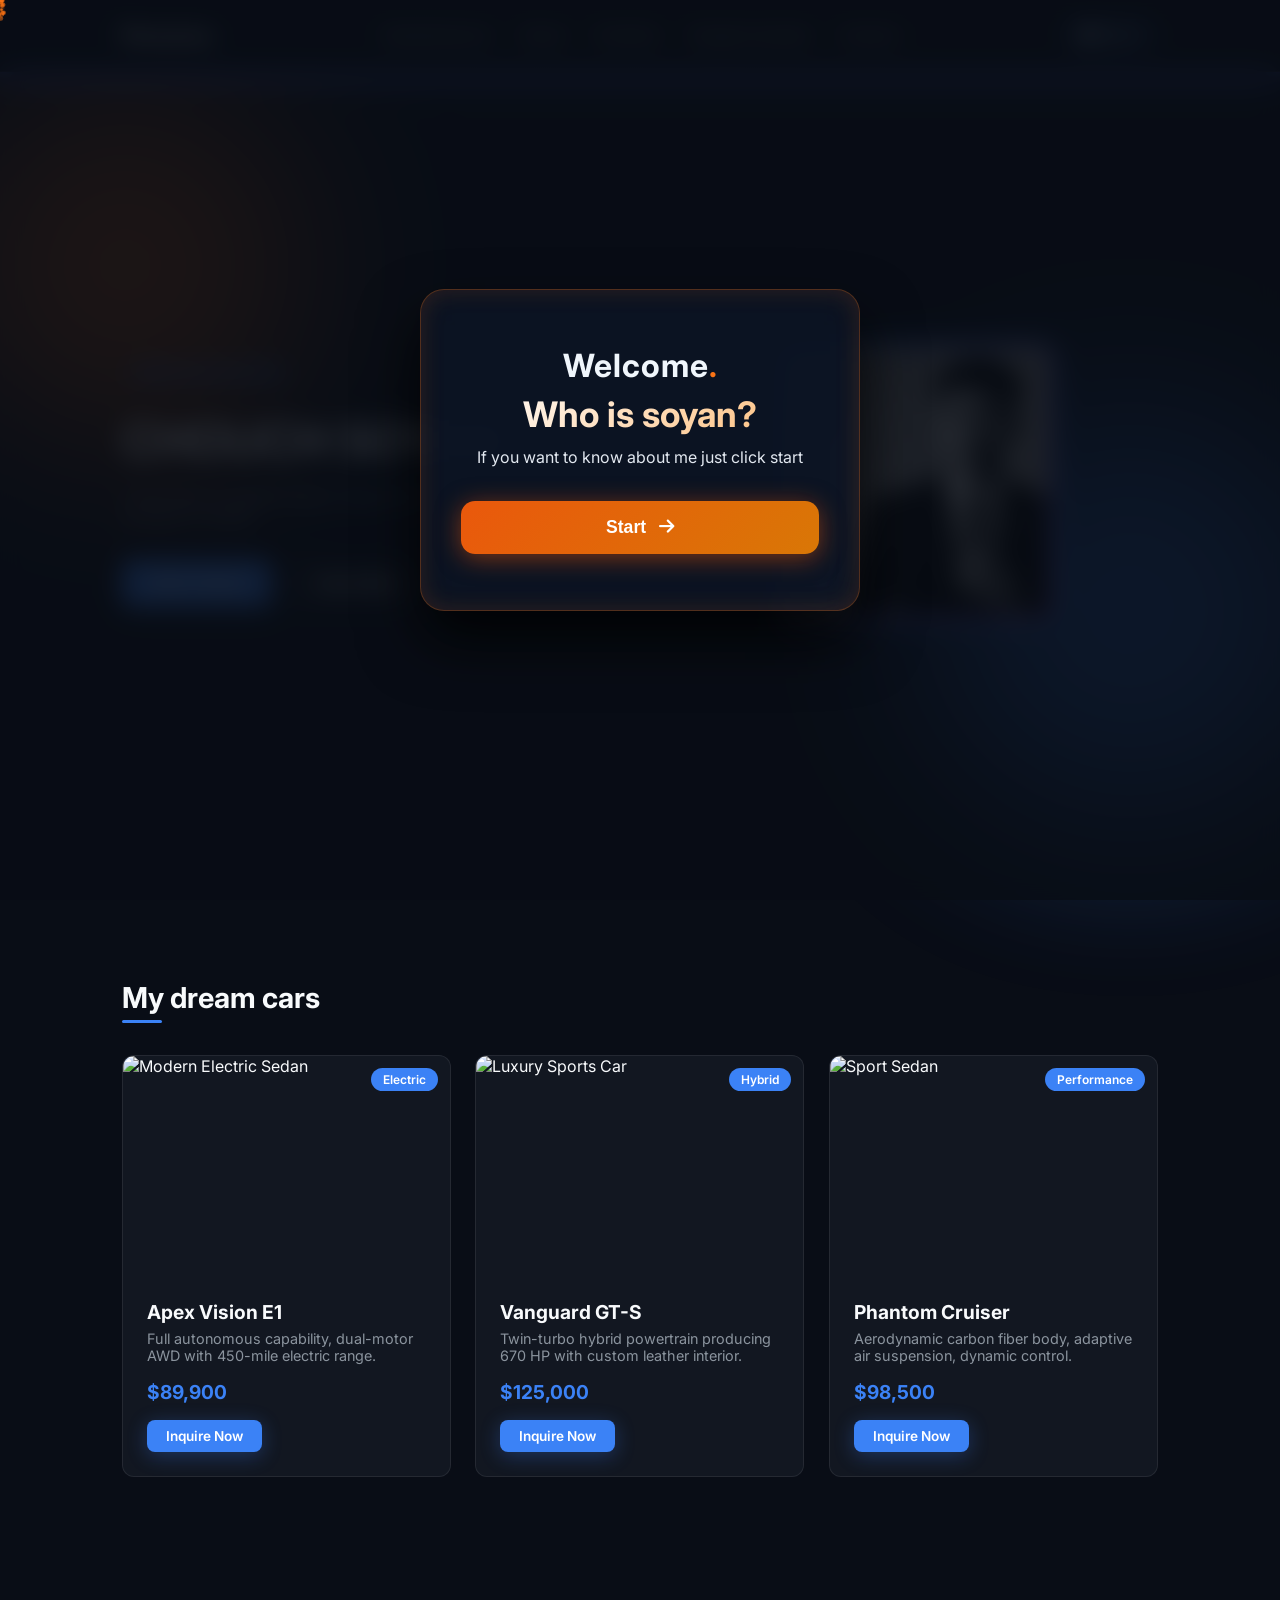
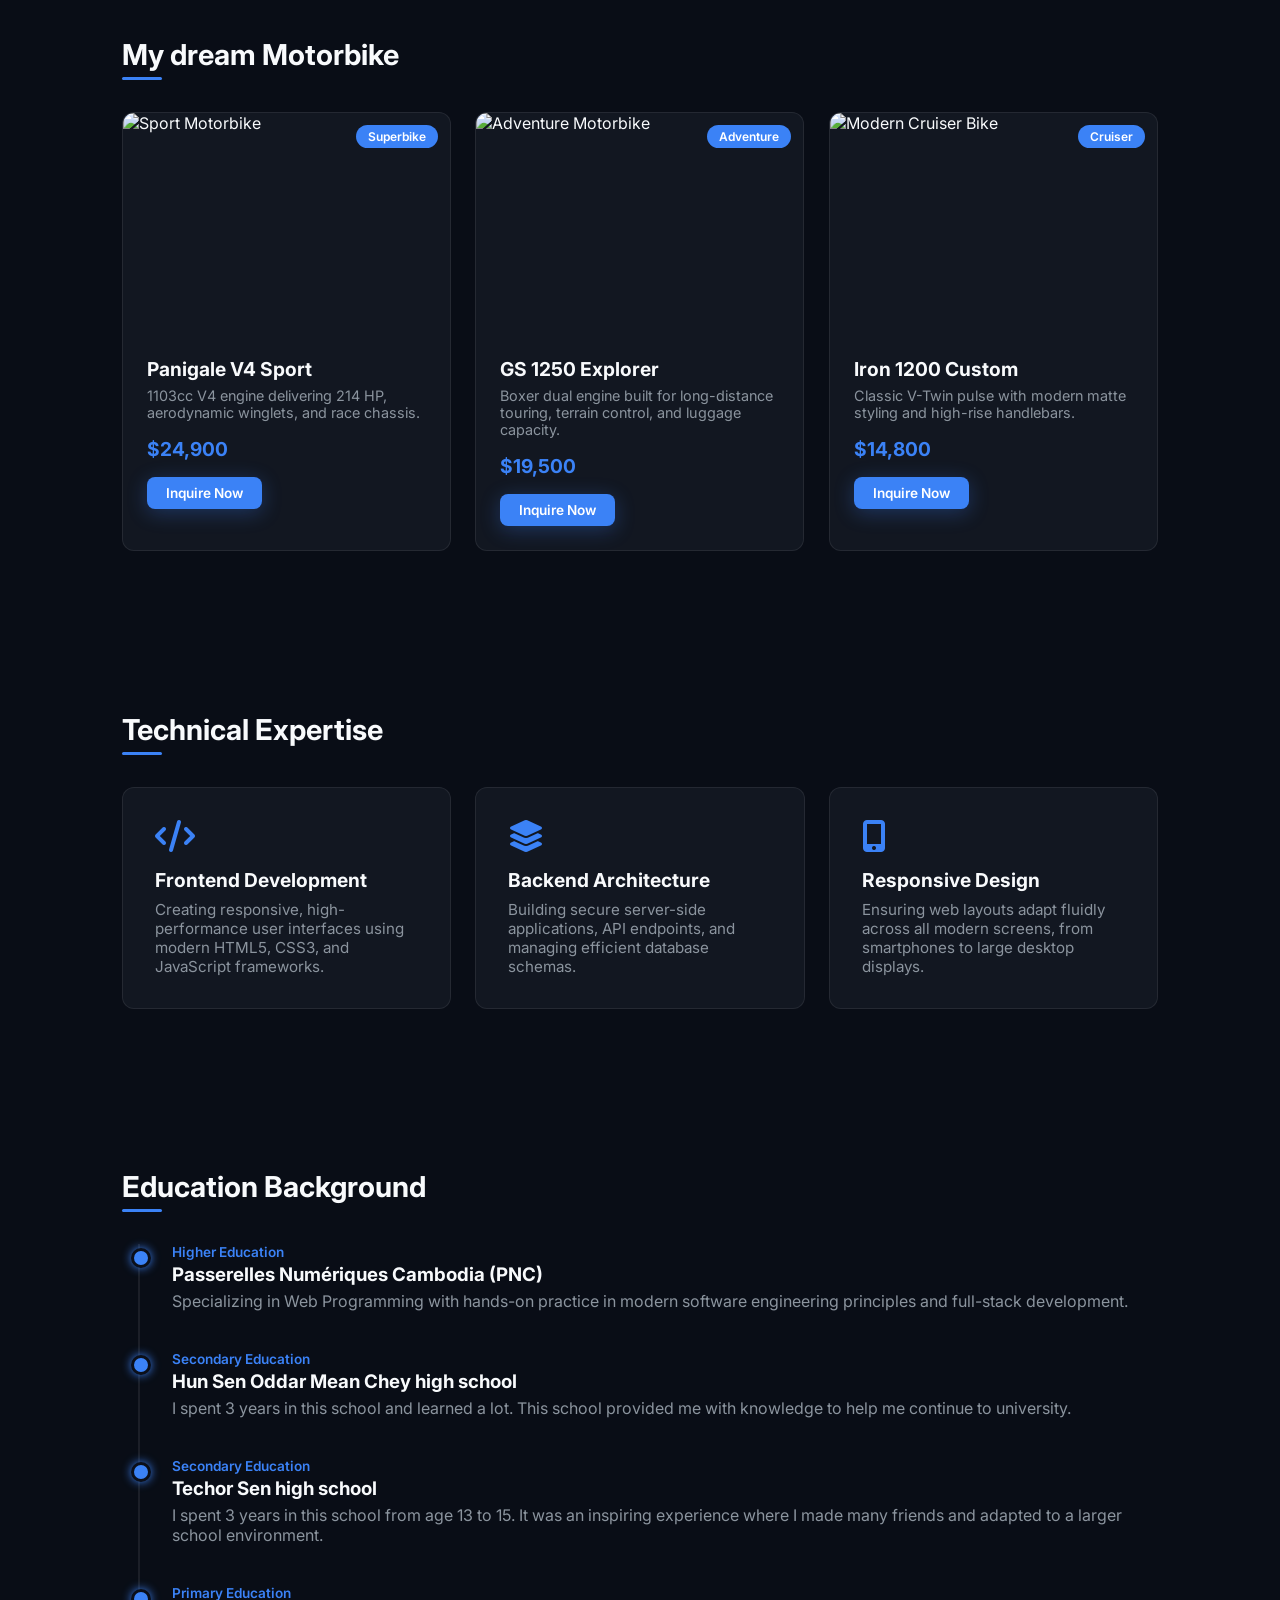
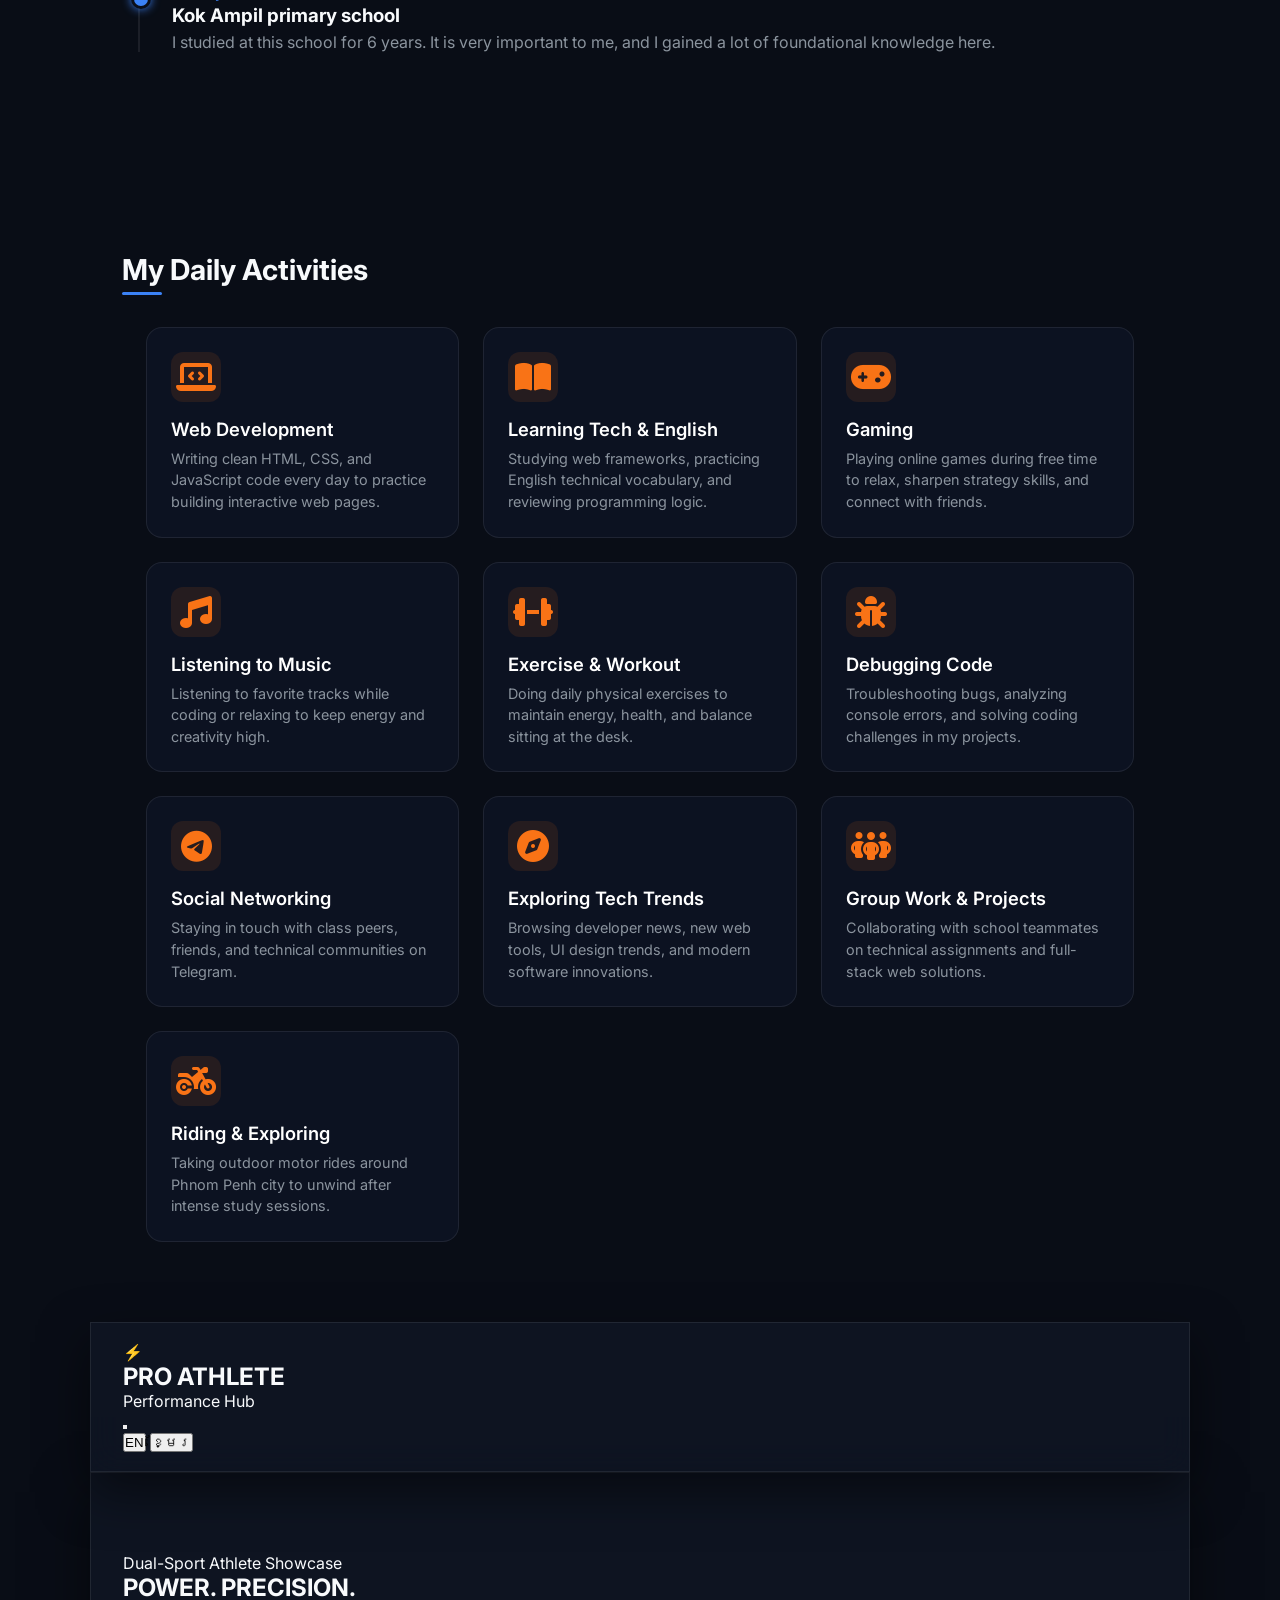
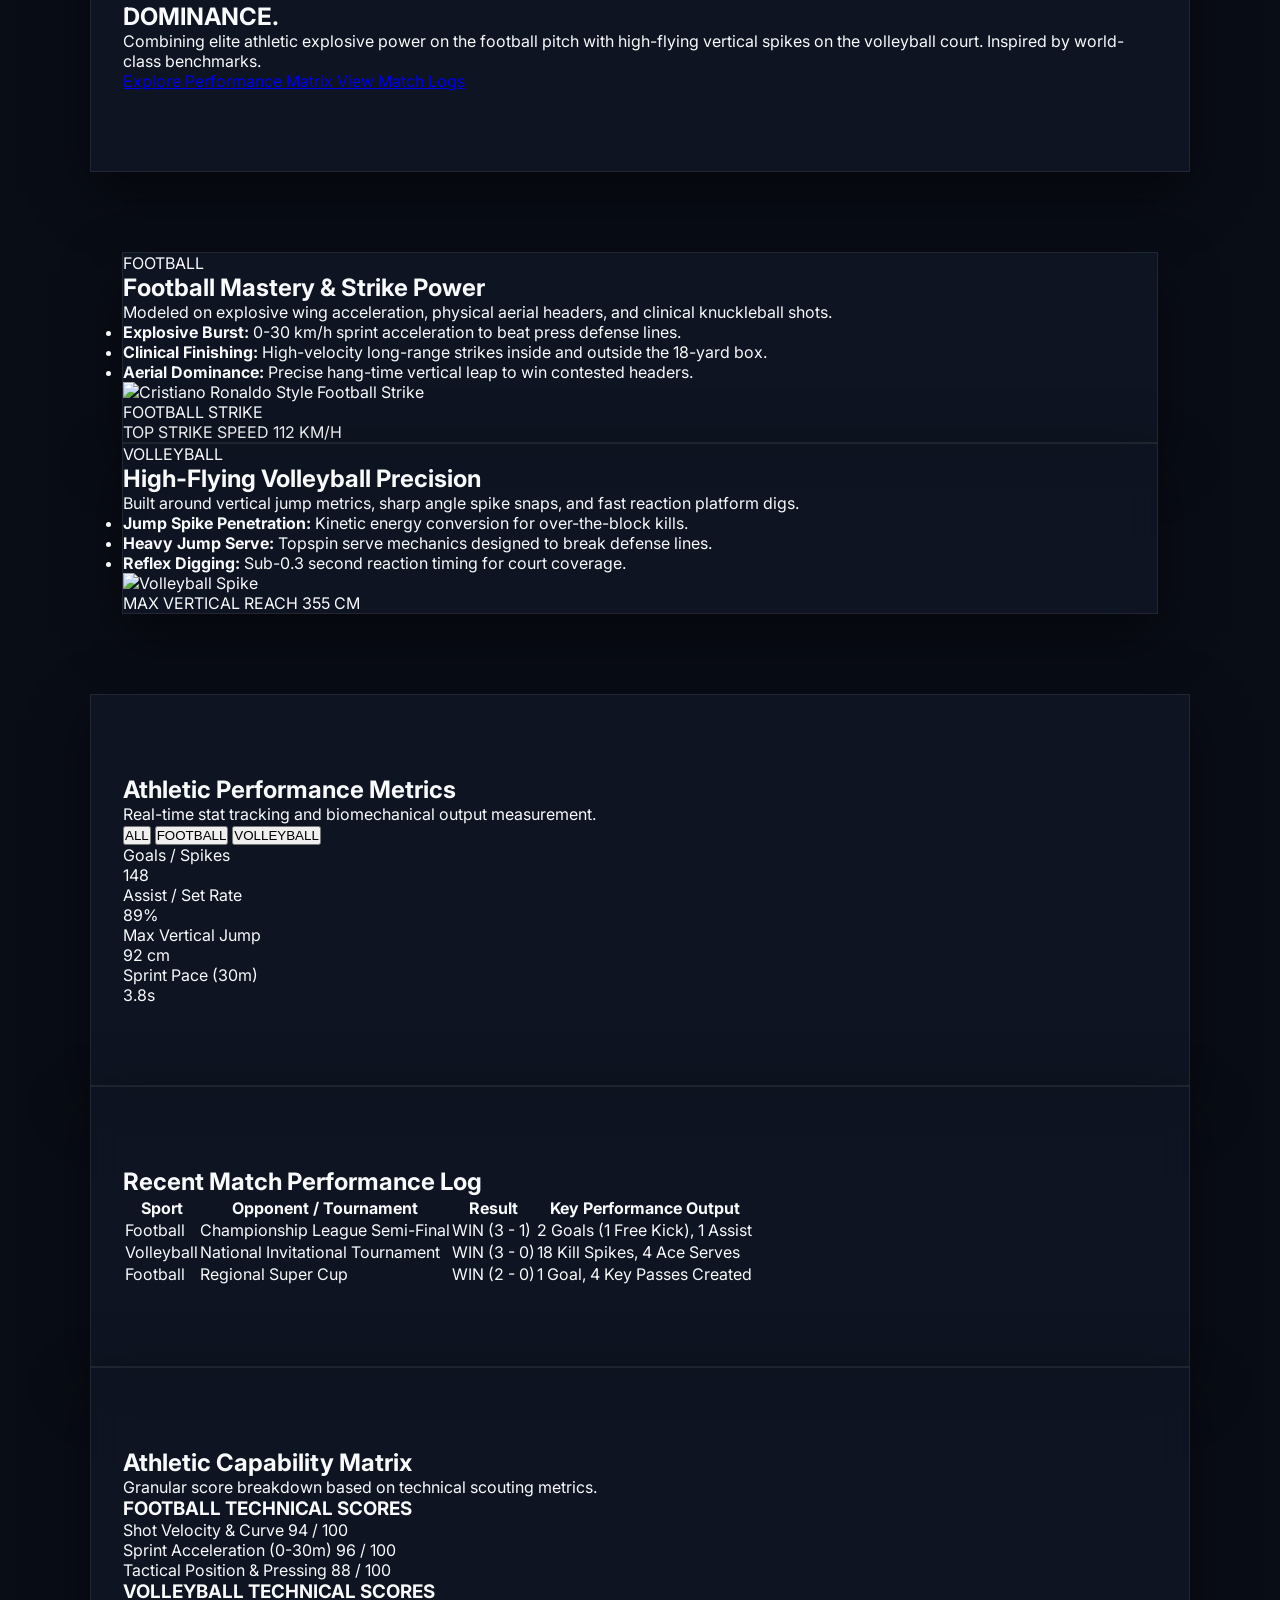
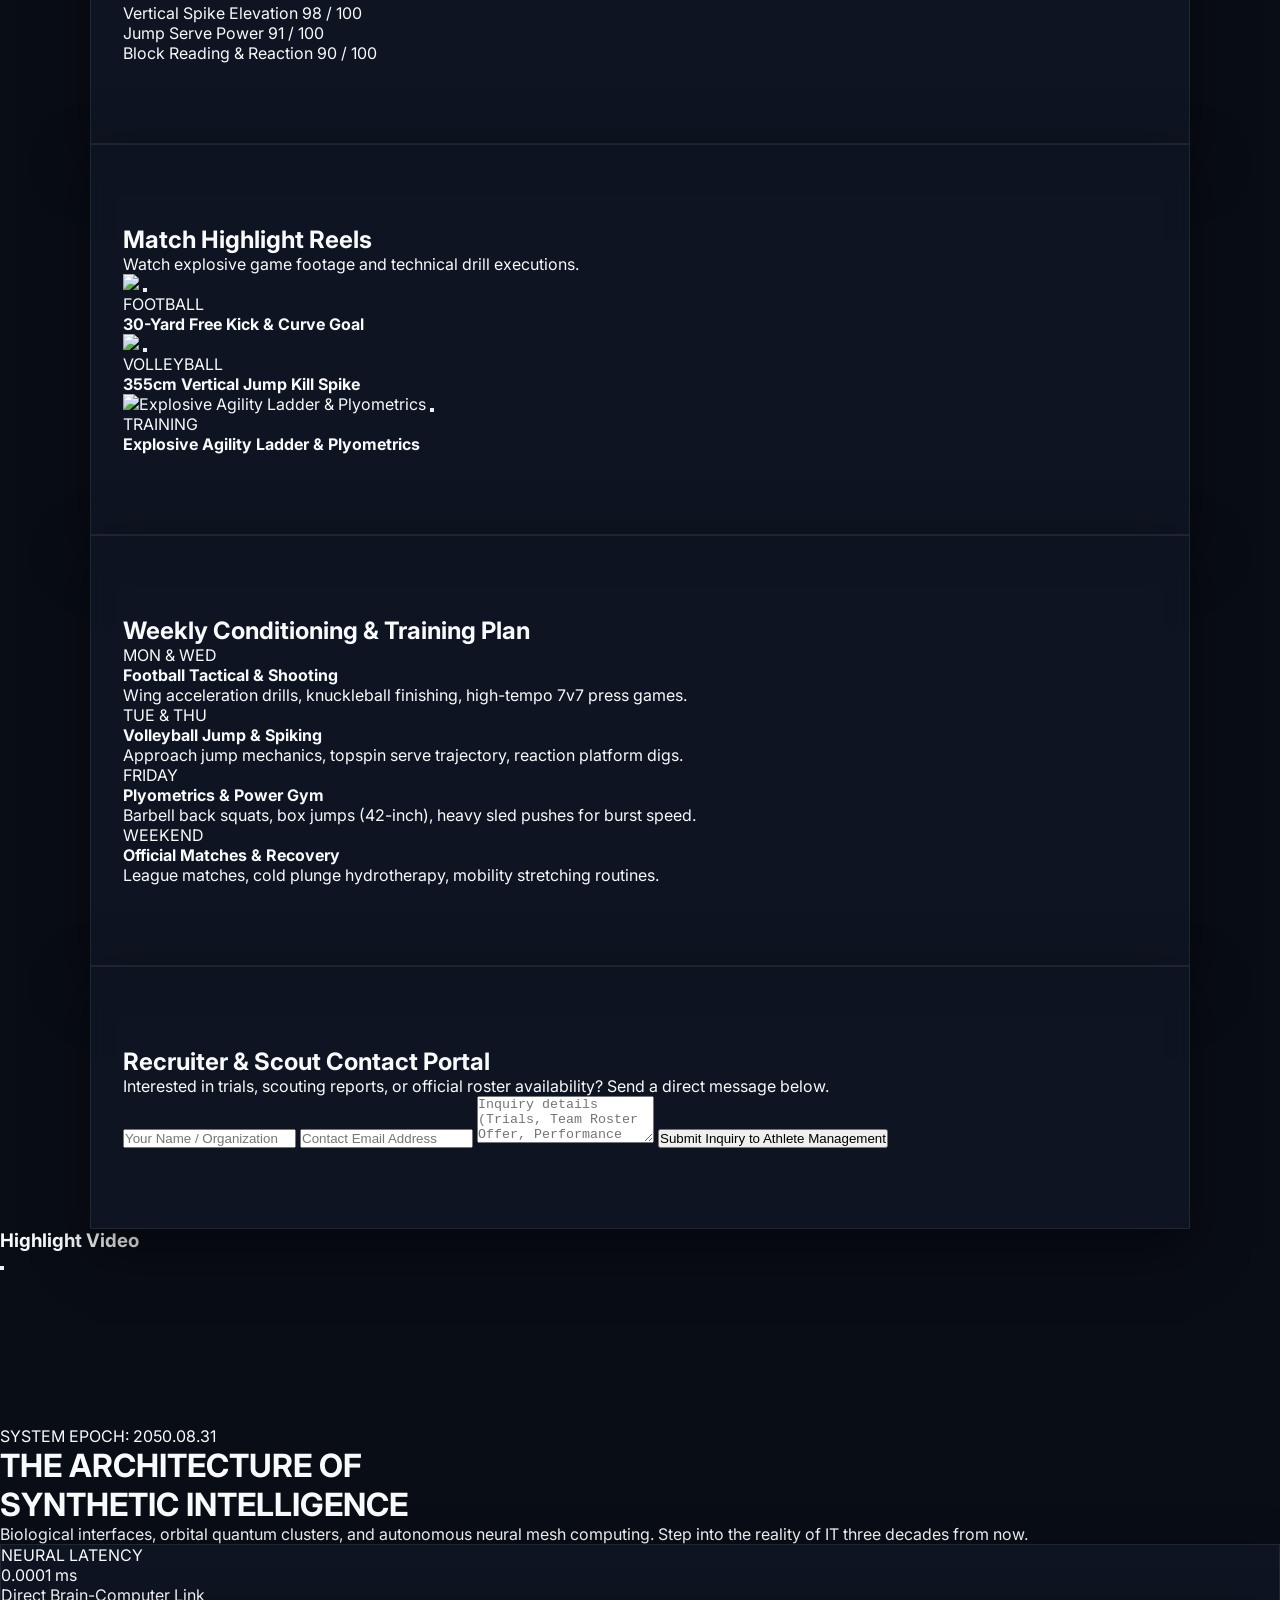
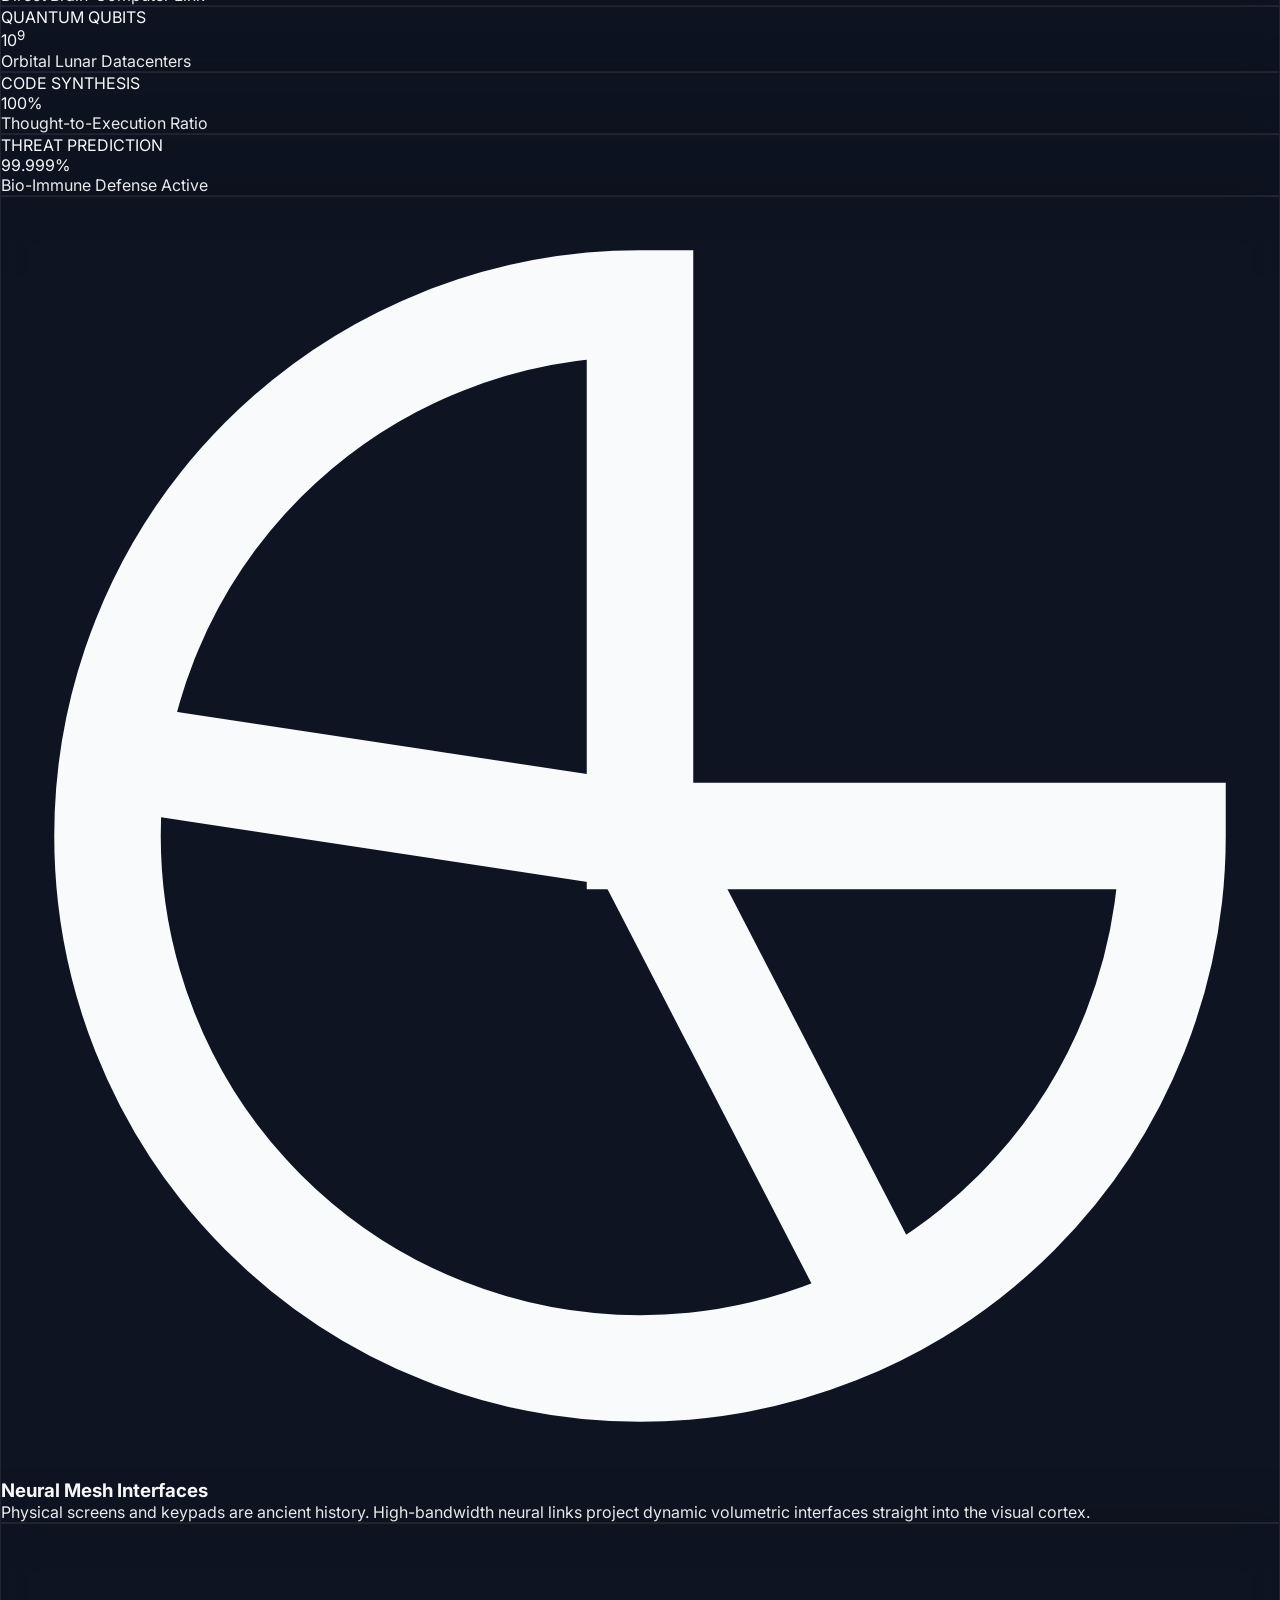
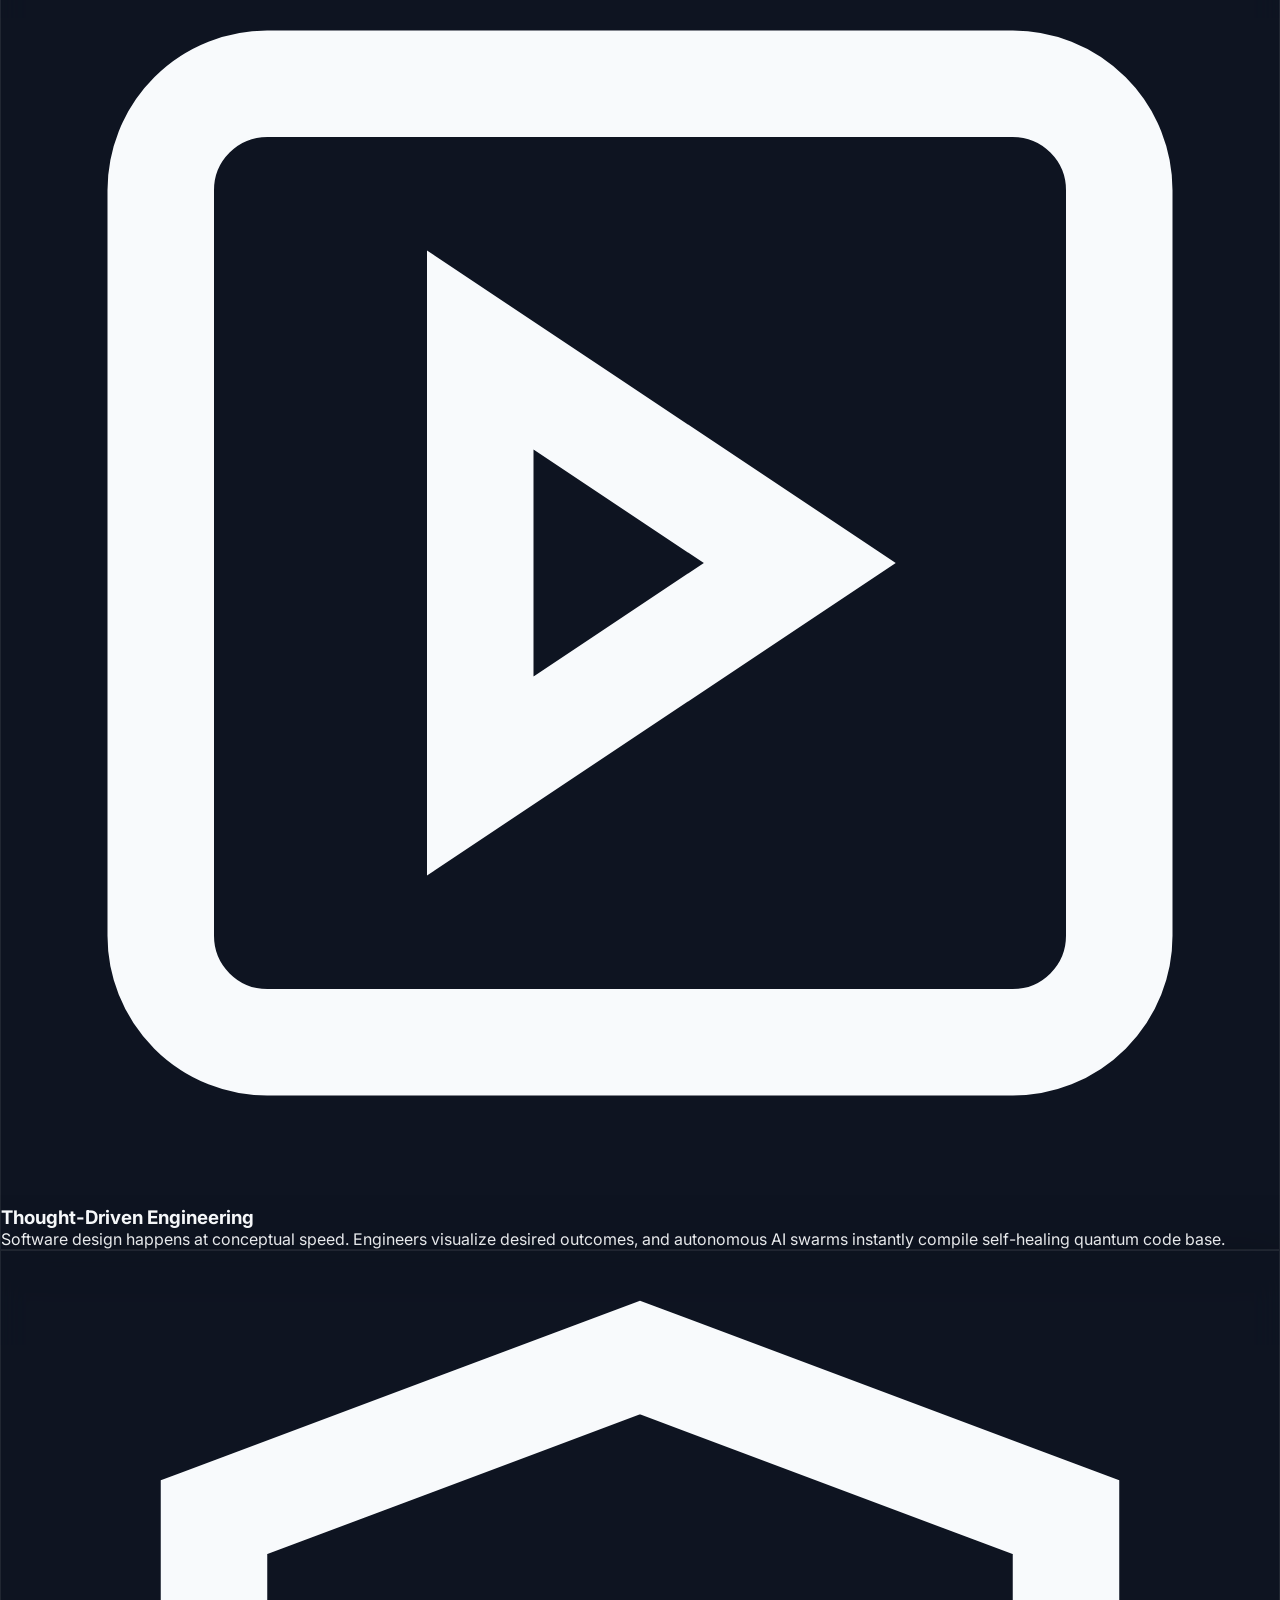
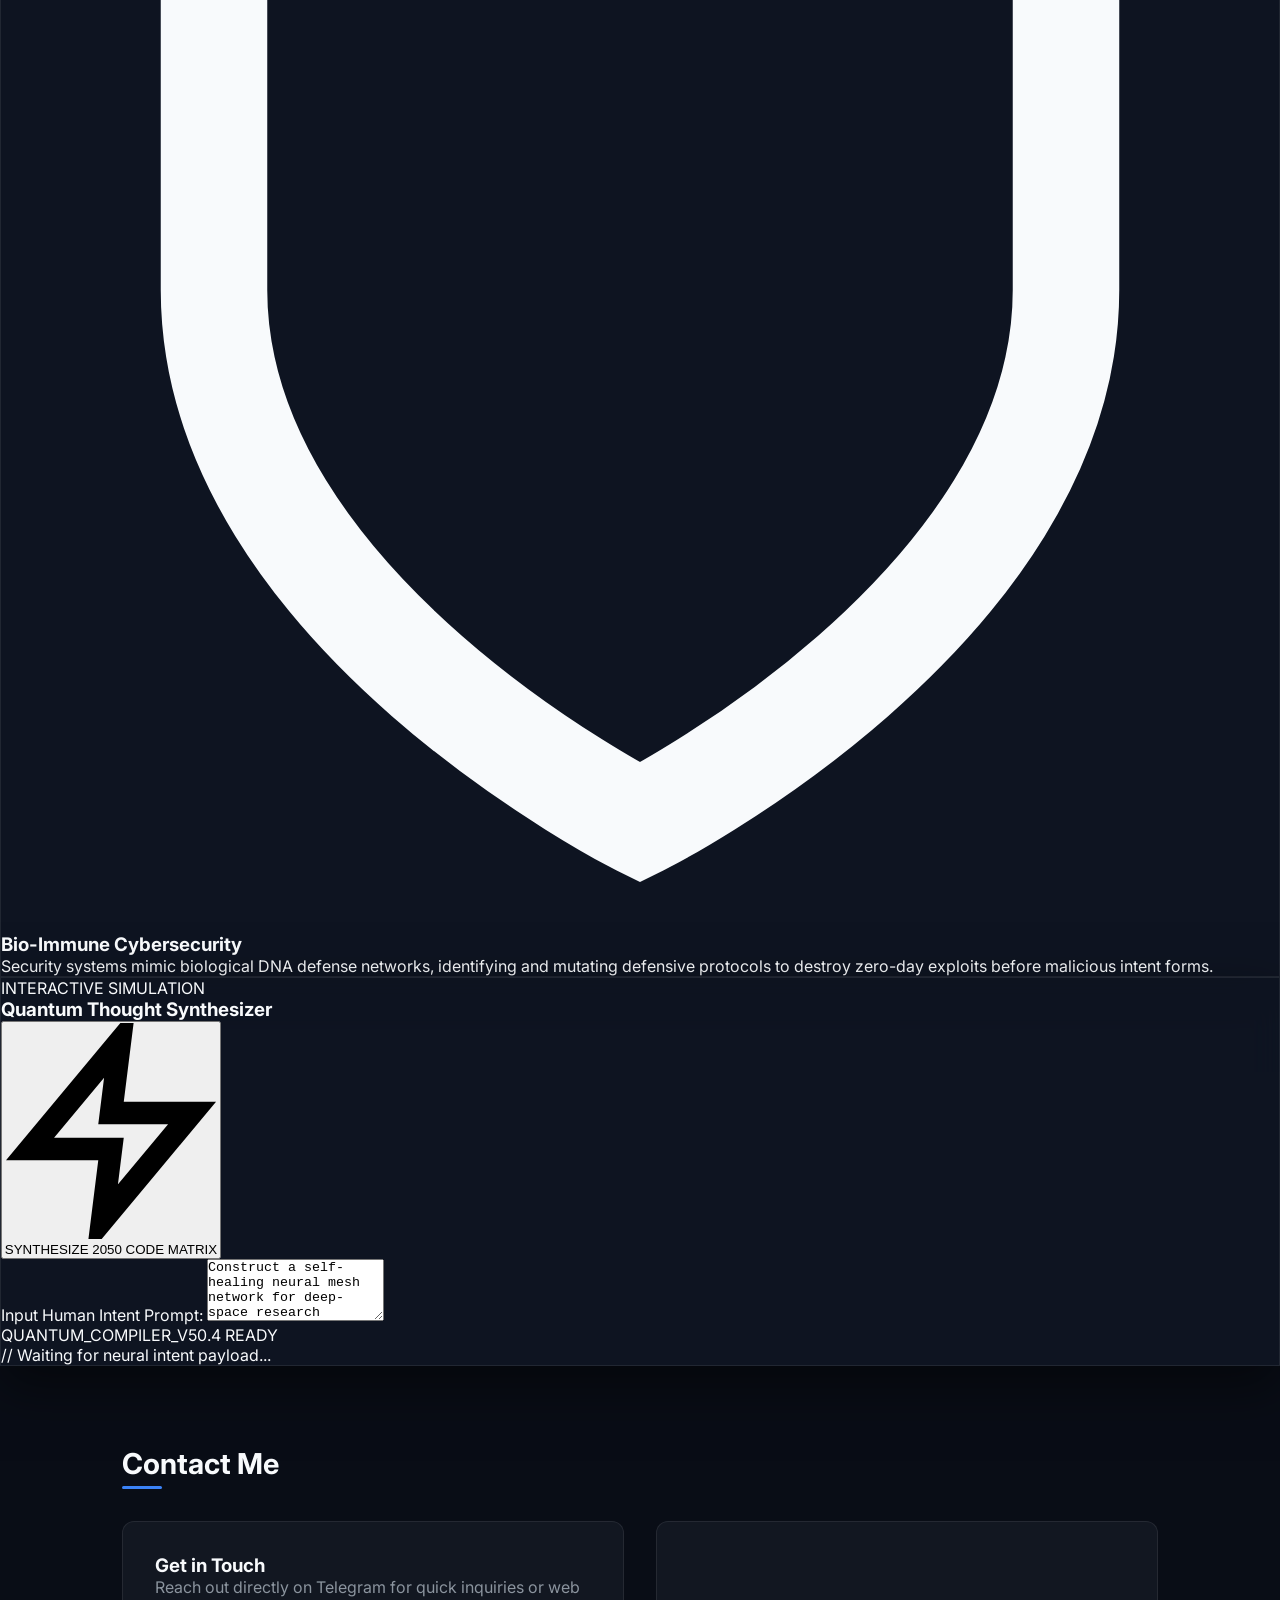
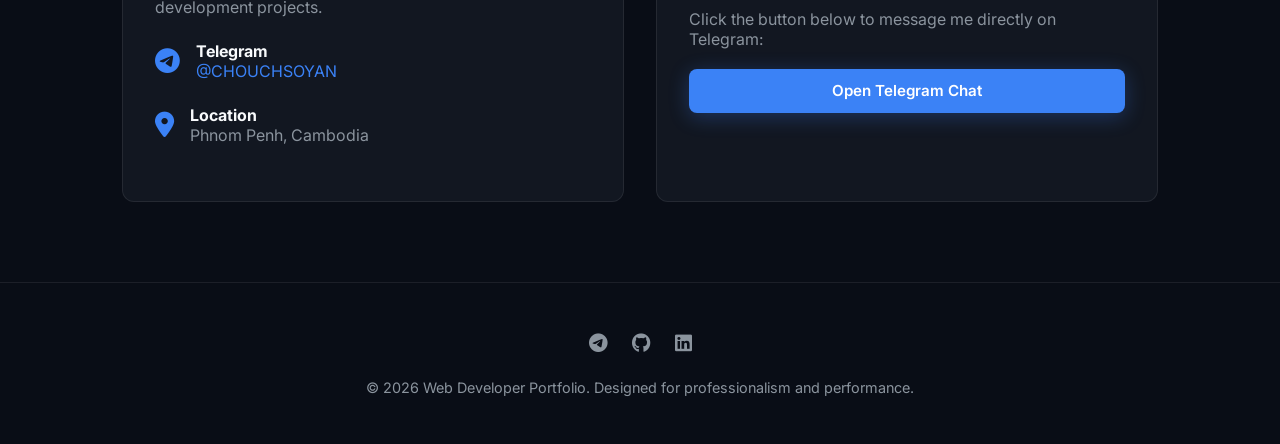
==== commit e1dd9d29: "updata'" ====
--- a/index.html
+++ b/index.html
@@ -7,7 +7,7 @@
     <meta charset="UTF-8">
     <meta name="viewport" content="width=device-width, initial-scale=1.0">
     <title>Soyan</title>
-
+    <meta name="google-site-verification" content="4B1dkgk9T8Lg85r0sMghZ0Q1Sz2xxcGLCgBSsiQdHLA" />
     <link rel="icon" type="image/jpeg" href="photo_2026-04-27_22-35-55.jpg">
     <link rel="apple-touch-icon" href="photo_2026-04-27_22-35-55.jpg">
 
